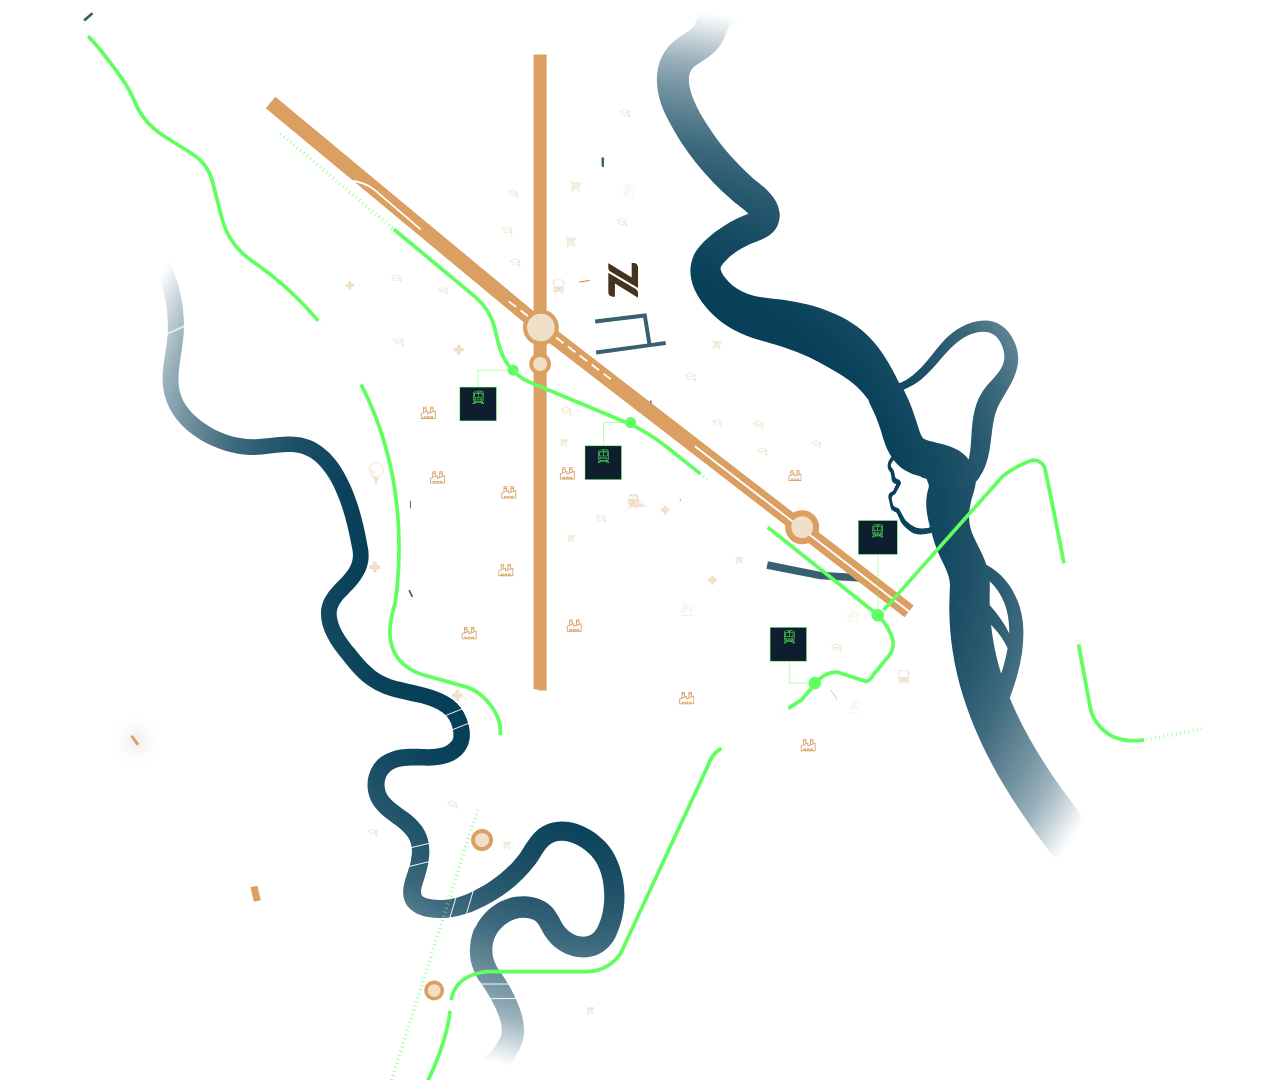
==== animation.html @ baea4dda "feat: enhance project branding with new assets, localized SEO metadata, and interactive SVG mapping" ====
<!DOCTYPE html>
<html lang="en">

<head>
    <meta charset="UTF-8">
    <meta name="viewport" content="width=device-width, initial-scale=1.0">
    <title>Document</title>
</head>

<body>
    <svg xmlns="http://www.w3.org/2000/svg" xmlns:xlink="http://www.w3.org/1999/xlink" version="1.1"
        viewBox="0 0 678.75 575.6">
        <!-- Generator: Adobe Illustrator 30.1.0, SVG Export Plug-In . SVG Version: 2.1.1 Build 136)  -->
        <defs>
            <style>
                .st0 {
                    letter-spacing: 0em;
                }

                .st1,
                .st2,
                .st3,
                .st4,
                .st5,
                .st6,
                .st7,
                .st8,
                .st9,
                .st10,
                .st11,
                .st12,
                .st13,
                .st14,
                .st15,
                .st16,
                .st17,
                .st18,
                .st19,
                .st20,
                .st21,
                .st22,
                .st23,
                .st24,
                .st25,
                .st26,
                .st27,
                .st28,
                .st29,
                .st30,
                .st31,
                .st32,
                .st33,
                .st34,
                .st35,
                .st36,
                .st37,
                .st38,
                .st39,
                .st40,
                .st41,
                .st42,
                .st43,
                .st44,
                .st45,
                .st46,
                .st47,
                .st48,
                .st49,
                .st50,
                .st51,
                .st52,
                .st53,
                .st54,
                .st55,
                .st56 {
                    font-family: SVN-ProductSans, 'SVN-Product Sans';
                }

                .st1,
                .st4,
                .st5,
                .st6,
                .st7,
                .st15,
                .st18,
                .st20,
                .st21,
                .st22,
                .st23,
                .st24,
                .st25,
                .st57,
                .st27,
                .st31,
                .st33,
                .st34,
                .st35,
                .st37,
                .st38,
                .st40,
                .st43,
                .st44,
                .st46,
                .st51,
                .st52 {
                    fill: #f0e0ca;
                }

                .st1,
                .st21,
                .st51 {
                    font-size: 2.35px;
                }

                .st58,
                .st25 {
                    letter-spacing: 0em;
                }

                .st59 {
                    letter-spacing: 0em;
                }

                .st60 {
                    letter-spacing: -.02em;
                }

                .st61 {
                    fill: url(#linear-gradient2);
                }

                .st62 {
                    letter-spacing: -.02em;
                }

                .st63 {
                    letter-spacing: 0em;
                }

                .st2,
                .st64,
                .st14,
                .st19,
                .st65,
                .st26,
                .st41,
                .st54 {
                    fill: #da9f61;
                }

                .st2,
                .st26 {
                    font-size: 3.64px;
                }

                .st2,
                .st66 {
                    letter-spacing: 0em;
                }

                .st3 {
                    font-size: 5.81px;
                }

                .st3,
                .st67,
                .st68,
                .st8,
                .st69,
                .st9,
                .st70,
                .st71,
                .st72,
                .st10,
                .st73,
                .st74,
                .st75,
                .st11,
                .st12,
                .st13,
                .st76,
                .st16,
                .st77,
                .st78,
                .st79,
                .st28,
                .st30,
                .st80,
                .st32,
                .st81,
                .st36,
                .st82,
                .st42,
                .st83,
                .st45,
                .st47,
                .st48,
                .st84,
                .st85,
                .st86,
                .st87,
                .st50,
                .st88,
                .st89,
                .st90,
                .st91,
                .st53,
                .st92,
                .st55,
                .st93,
                .st94,
                .st56,
                .st95 {
                    fill: #fff;
                }

                .st96 {
                    letter-spacing: -.03em;
                }

                .st97 {
                    letter-spacing: -.02em;
                }

                .st98,
                .st51 {
                    letter-spacing: 0em;
                }

                .st99 {
                    letter-spacing: -.03em;
                }

                .st100 {
                    letter-spacing: 0em;
                }

                .st67 {
                    font-size: 5.24px;
                }

                .st67,
                .st69,
                .st71,
                .st72,
                .st73,
                .st64,
                .st77,
                .st78,
                .st79,
                .st80,
                .st81,
                .st101,
                .st82,
                .st84,
                .st85,
                .st86,
                .st88,
                .st91,
                .st92,
                .st93,
                .st94,
                .st95 {
                    font-family: SVN-ProductSansBold, 'SVN-Product Sans';
                    font-weight: 700;
                }

                .st68 {
                    font-size: 6.5px;
                }

                .st68,
                .st70,
                .st75,
                .st76,
                .st83,
                .st87,
                .st89,
                .st90 {
                    font-family: UTMAvoBold, 'UTM Avo';
                }

                .st102 {
                    letter-spacing: 0em;
                }

                .st103 {
                    letter-spacing: 0em;
                }

                .st104 {
                    letter-spacing: -.03em;
                }

                .st4,
                .st105 {
                    letter-spacing: -.02em;
                }

                .st4,
                .st23,
                .st33,
                .st37 {
                    font-size: 2.32px;
                }

                .st106 {
                    fill: #45341c;
                }

                .st5,
                .st25,
                .st35 {
                    font-size: 3px;
                }

                .st107 {
                    letter-spacing: -.03em;
                }

                .st108 {
                    mask: url(#mask-1);
                }

                .st6 {
                    font-size: 2.39px;
                    letter-spacing: 0em;
                }

                .st109 {
                    letter-spacing: 0em;
                }

                .st110 {
                    letter-spacing: -.01em;
                }

                .st7 {
                    font-size: 2.64px;
                }

                .st111 {
                    letter-spacing: 0em;
                }

                .st112 {
                    letter-spacing: 0em;
                }

                .st113 {
                    letter-spacing: 0em;
                }

                .st114 {
                    letter-spacing: 0em;
                }

                .st8 {
                    font-size: 3.21px;
                }

                .st69,
                .st89 {
                    font-size: 6.5px;
                }

                .st9 {
                    font-size: 3.13px;
                }

                .st115 {
                    fill: #003a54;
                }

                .st116 {
                    letter-spacing: 0em;
                }

                .st117 {
                    letter-spacing: -.02em;
                }

                .st70 {
                    font-size: 6.5px;
                }

                .st71 {
                    font-size: 5px;
                }

                .st118 {
                    letter-spacing: 0em;
                }

                .st119 {
                    letter-spacing: 0em;
                }

                .st120,
                .st121 {
                    fill: #0e1e2e;
                }

                .st72 {
                    font-size: 5.24px;
                }

                .st122 {
                    stroke-width: 5px;
                }

                .st122,
                .st123,
                .st124,
                .st125,
                .st126,
                .st127,
                .st128,
                .st129,
                .st130,
                .st131,
                .st132,
                .st133,
                .st134,
                .st135,
                .st136,
                .st137,
                .st138,
                .st139,
                .st140,
                .st141,
                .st142,
                .st143,
                .st144,
                .st145,
                .st146 {
                    fill: none;
                }

                .st122,
                .st123,
                .st124,
                .st125,
                .st126,
                .st127,
                .st128,
                .st131,
                .st121,
                .st132,
                .st136,
                .st137,
                .st138,
                .st139,
                .st141,
                .st142,
                .st143,
                .st144,
                .st145,
                .st146 {
                    stroke-miterlimit: 10;
                }

                .st122,
                .st123,
                .st126,
                .st127,
                .st141 {
                    stroke: #376070;
                }

                .st147 {
                    letter-spacing: 0em;
                }

                .st148 {
                    letter-spacing: -.03em;
                }

                .st10,
                .st42,
                .st84 {
                    font-size: 9px;
                }

                .st73 {
                    font-size: 6.5px;
                }

                .st149 {
                    letter-spacing: 0em;
                }

                .st150 {
                    letter-spacing: -.02em;
                }

                .st151 {
                    letter-spacing: 0em;
                }

                .st152,
                .st24 {
                    letter-spacing: 0em;
                }

                .st153 {
                    letter-spacing: 0em;
                }

                .st154 {
                    letter-spacing: -.03em;
                }

                .st155 {
                    letter-spacing: 0em;
                }

                .st156,
                .st21 {
                    letter-spacing: 0em;
                }

                .st157 {
                    mask: url(#mask);
                }

                .st75,
                .st81 {
                    font-size: 6.5px;
                }

                .st64 {
                    font-size: 2.53px;
                }

                .st158 {
                    fill: url(#linear-gradient1);
                }

                .st11 {
                    font-size: 4px;
                }

                .st12 {
                    font-size: 3.99px;
                }

                .st159 {
                    letter-spacing: -.01em;
                }

                .st160 {
                    letter-spacing: -.04em;
                }

                .st161 {
                    letter-spacing: -.02em;
                }

                .st162 {
                    letter-spacing: 0em;
                }

                .st13,
                .st36 {
                    font-size: 5.81px;
                }

                .st13,
                .st163 {
                    letter-spacing: 0em;
                }

                .st164 {
                    letter-spacing: 0em;
                }

                .st76 {
                    font-size: 6.5px;
                }

                .st165 {
                    letter-spacing: -.01em;
                }

                .st123 {
                    stroke-width: 4px;
                }

                .st166 {
                    letter-spacing: 0em;
                }

                .st14 {
                    letter-spacing: 0em;
                }

                .st14,
                .st19 {
                    font-size: 2.56px;
                }

                .st15 {
                    letter-spacing: -.02em;
                }

                .st15,
                .st27 {
                    font-size: 2.57px;
                }

                .st124 {
                    stroke: #db9f61;
                }

                .st124,
                .st125,
                .st130 {
                    stroke-width: .5px;
                }

                .st167 {
                    letter-spacing: 0em;
                }

                .st168 {
                    letter-spacing: 0em;
                }

                .st169 {
                    letter-spacing: -.02em;
                }

                .st125,
                .st130,
                .st135,
                .st143 {
                    stroke: #fff;
                }

                .st170 {
                    letter-spacing: 0em;
                }

                .st171 {
                    letter-spacing: -.01em;
                }

                .st172 {
                    letter-spacing: 0em;
                }

                .st173 {
                    letter-spacing: 0em;
                }

                .st16 {
                    font-size: 3.72px;
                }

                .st174 {
                    letter-spacing: 0em;
                }

                .st17,
                .st175,
                .st39 {
                    fill: #f0e0c9;
                }

                .st17,
                .st176 {
                    letter-spacing: 0em;
                }

                .st17,
                .st39,
                .st44 {
                    font-size: 2.98px;
                }

                .st177 {
                    fill: #79a6bb;
                }

                .st77 {
                    font-size: 5.81px;
                }

                .st178,
                .st35 {
                    letter-spacing: 0em;
                }

                .st179 {
                    letter-spacing: 0em;
                }

                .st18 {
                    font-size: 2.35px;
                }

                .st180 {
                    fill: url(#radial-gradient);
                }

                .st181,
                .st48 {
                    letter-spacing: 0em;
                }

                .st19 {
                    letter-spacing: 0em;
                }

                .st182 {
                    letter-spacing: -.02em;
                }

                .st183 {
                    letter-spacing: 0em;
                }

                .st184,
                .st46 {
                    letter-spacing: 0em;
                }

                .st78 {
                    font-size: 6.5px;
                }

                .st185 {
                    mask: url(#mask-2);
                }

                .st186 {
                    letter-spacing: -.01em;
                }

                .st187 {
                    letter-spacing: 0em;
                }

                .st188 {
                    letter-spacing: 0em;
                }

                .st20 {
                    font-size: 2.73px;
                }

                .st189 {
                    letter-spacing: 0em;
                }

                .st190 {
                    letter-spacing: 0em;
                }

                .st126 {
                    stroke-width: 5.24px;
                }

                .st191 {
                    letter-spacing: 0em;
                }

                .st192 {
                    letter-spacing: 0em;
                }

                .st127,
                .st136,
                .st138 {
                    stroke-width: 6px;
                }

                .st193 {
                    letter-spacing: .01em;
                }

                .st194 {
                    letter-spacing: -.07em;
                }

                .st22,
                .st24,
                .st46 {
                    font-size: 2.28px;
                }

                .st79 {
                    font-size: 5.04px;
                    letter-spacing: -.01em;
                }

                .st23,
                .st195 {
                    letter-spacing: 0em;
                }

                .st128 {
                    stroke: #ff7900;
                    stroke-width: 5.67px;
                }

                .st196 {
                    fill: #dcf3ff;
                }

                .st197 {
                    letter-spacing: 0em;
                }

                .st198 {
                    letter-spacing: -.03em;
                }

                .st199 {
                    letter-spacing: 0em;
                }

                .st200 {
                    letter-spacing: -.01em;
                }

                .st201,
                .st32 {
                    letter-spacing: 0em;
                }

                .st202 {
                    letter-spacing: 0em;
                }

                .st203 {
                    letter-spacing: -.03em;
                }

                .st129 {
                    stroke: url(#linear-gradient4);
                }

                .st129,
                .st130,
                .st133,
                .st134,
                .st135,
                .st140 {
                    stroke-linejoin: round;
                }

                .st129,
                .st133,
                .st134,
                .st135,
                .st140 {
                    stroke-dasharray: 5 3;
                }

                .st204 {
                    letter-spacing: -.03em;
                }

                .st205 {
                    fill: #b3e400;
                }

                .st28,
                .st32 {
                    font-size: 6px;
                }

                .st206 {
                    letter-spacing: 0em;
                }

                .st207 {
                    letter-spacing: 0em;
                }

                .st208 {
                    letter-spacing: 0em;
                }

                .st130 {
                    stroke-linecap: round;
                }

                .st29,
                .st209,
                .st56 {
                    letter-spacing: 0em;
                }

                .st29,
                .st101,
                .st210,
                .st49 {
                    fill: #5fff5f;
                }

                .st29,
                .st49,
                .st56 {
                    font-size: 3.25px;
                }

                .st211 {
                    letter-spacing: 0em;
                }

                .st212 {
                    letter-spacing: -.07em;
                }

                .st213 {
                    letter-spacing: -.02em;
                }

                .st214 {
                    letter-spacing: 0em;
                }

                .st30 {
                    font-size: 5.81px;
                }

                .st215 {
                    letter-spacing: -.02em;
                }

                .st216 {
                    letter-spacing: -.01em;
                }

                .st217 {
                    letter-spacing: -.07em;
                }

                .st218 {
                    letter-spacing: 0em;
                }

                .st219 {
                    letter-spacing: 0em;
                }

                .st220 {
                    letter-spacing: 0em;
                }

                .st131 {
                    stroke-width: 8px;
                }

                .st131,
                .st136,
                .st138,
                .st144 {
                    stroke: #da9f61;
                }

                .st221 {
                    letter-spacing: 0em;
                }

                .st121,
                .st132,
                .st139,
                .st142,
                .st145,
                .st146 {
                    stroke: #5fff5f;
                }

                .st121,
                .st143,
                .st145 {
                    stroke-width: .25px;
                }

                .st222 {
                    letter-spacing: 0em;
                }

                .st31 {
                    font-size: 2.3px;
                }

                .st132 {
                    stroke-dasharray: .3 2;
                }

                .st132,
                .st139,
                .st142,
                .st146 {
                    stroke-width: 2px;
                }

                .st80 {
                    font-size: 5.24px;
                }

                .st133 {
                    stroke: url(#linear-gradient3);
                }

                .st223 {
                    letter-spacing: 0em;
                }

                .st224 {
                    letter-spacing: 0em;
                }

                .st225 {
                    letter-spacing: 0em;
                }

                .st226 {
                    letter-spacing: -.01em;
                }

                .st227 {
                    letter-spacing: -.07em;
                }

                .st228 {
                    filter: url(#luminosity-noclip1);
                }

                .st229 {
                    letter-spacing: 0em;
                }

                .st230 {
                    letter-spacing: -.01em;
                }

                .st34 {
                    font-size: 2.91px;
                }

                .st231 {
                    letter-spacing: -.04em;
                }

                .st134 {
                    stroke: url(#linear-gradient6);
                }

                .st232 {
                    letter-spacing: -.06em;
                }

                .st233 {
                    letter-spacing: 0em;
                }

                .st234 {
                    letter-spacing: 0em;
                }

                .st101 {
                    font-size: 3.13px;
                    letter-spacing: 0em;
                }

                .st235 {
                    filter: url(#luminosity-noclip2);
                }

                .st37,
                .st236 {
                    letter-spacing: 0em;
                }

                .st38 {
                    font-size: 3.15px;
                }

                .st237 {
                    letter-spacing: 0em;
                }

                .st238 {
                    letter-spacing: 0em;
                }

                .st239 {
                    letter-spacing: -.02em;
                }

                .st240 {
                    letter-spacing: -.02em;
                }

                .st241 {
                    letter-spacing: 0em;
                }

                .st242 {
                    letter-spacing: 0em;
                }

                .st243 {
                    letter-spacing: 0em;
                }

                .st244 {
                    letter-spacing: 0em;
                }

                .st245,
                .st55 {
                    letter-spacing: 0em;
                }

                .st246 {
                    letter-spacing: -.06em;
                }

                .st82 {
                    font-size: 5.24px;
                }

                .st40 {
                    font-size: 3.25px;
                }

                .st247 {
                    letter-spacing: 0em;
                }

                .st248 {
                    letter-spacing: 0em;
                }

                .st136 {
                    filter: url(#drop-shadow-1);
                }

                .st249 {
                    letter-spacing: -.07em;
                }

                .st250 {
                    letter-spacing: -.03em;
                }

                .st251 {
                    display: none;
                }

                .st41,
                .st52 {
                    font-size: 3.21px;
                }

                .st252 {
                    letter-spacing: -.01em;
                }

                .st253 {
                    letter-spacing: 0em;
                }

                .st42,
                .st254 {
                    letter-spacing: 0em;
                }

                .st83,
                .st95 {
                    font-size: 6.5px;
                }

                .st43 {
                    font-size: 2.38px;
                    letter-spacing: 0em;
                }

                .st255 {
                    letter-spacing: 0em;
                }

                .st45 {
                    font-size: 5.81px;
                }

                .st256 {
                    letter-spacing: -.03em;
                }

                .st257 {
                    letter-spacing: 0em;
                }

                .st258,
                .st52 {
                    letter-spacing: -.02em;
                }

                .st259 {
                    letter-spacing: -.02em;
                }

                .st47 {
                    font-size: 3.29px;
                }

                .st137 {
                    stroke: #bc5500;
                    stroke-width: .28px;
                }

                .st48,
                .st53,
                .st55 {
                    font-size: 8px;
                }

                .st260 {
                    letter-spacing: -.03em;
                }

                .st261 {
                    letter-spacing: -.04em;
                }

                .st262 {
                    letter-spacing: 0em;
                }

                .st263 {
                    letter-spacing: -.02em;
                }

                .st264 {
                    letter-spacing: -.02em;
                }

                .st265 {
                    letter-spacing: 0em;
                }

                .st266 {
                    letter-spacing: 0em;
                }

                .st85 {
                    font-size: 6.5px;
                }

                .st267 {
                    letter-spacing: 0em;
                }

                .st268 {
                    letter-spacing: 0em;
                }

                .st269 {
                    letter-spacing: 0em;
                }

                .st270 {
                    letter-spacing: 0em;
                }

                .st139 {
                    stroke-dasharray: .3 2;
                }

                .st271 {
                    letter-spacing: 0em;
                }

                .st140 {
                    stroke: url(#linear-gradient5);
                }

                .st272 {
                    letter-spacing: 0em;
                }

                .st273 {
                    letter-spacing: 0em;
                }

                .st274 {
                    letter-spacing: 0em;
                }

                .st275 {
                    letter-spacing: 0em;
                }

                .st86 {
                    font-size: 6.5px;
                }

                .st87,
                .st91 {
                    font-size: 6.5px;
                }

                .st276 {
                    letter-spacing: 0em;
                }

                .st50 {
                    font-size: 6.99px;
                }

                .st88 {
                    font-size: 7.43px;
                }

                .st90 {
                    font-size: 6.5px;
                }

                .st277 {
                    letter-spacing: -.03em;
                }

                .st278 {
                    letter-spacing: 0em;
                }

                .st279 {
                    fill: #8af7ff;
                }

                .st280 {
                    letter-spacing: 0em;
                }

                .st281 {
                    letter-spacing: -.03em;
                }

                .st282 {
                    letter-spacing: 0em;
                }

                .st283 {
                    letter-spacing: -.01em;
                }

                .st284 {
                    fill: url(#linear-gradient);
                }

                .st285 {
                    letter-spacing: 0em;
                }

                .st286 {
                    letter-spacing: 0em;
                }

                .st141 {
                    stroke-width: 2.13px;
                }

                .st142 {
                    stroke-dasharray: .3 2;
                }

                .st54 {
                    font-size: 2.98px;
                }

                .st287 {
                    letter-spacing: -.02em;
                }

                .st92 {
                    font-size: 5.24px;
                }

                .st288 {
                    letter-spacing: 0em;
                }

                .st93 {
                    font-size: 5.24px;
                }

                .st94 {
                    font-size: 5.24px;
                }

                .st289 {
                    letter-spacing: -.02em;
                }

                .st144 {
                    stroke-width: 7px;
                }

                .st290 {
                    letter-spacing: -.02em;
                }

                .st291 {
                    letter-spacing: 0em;
                }

                .st292 {
                    letter-spacing: -.03em;
                }

                .st293 {
                    letter-spacing: -.01em;
                }

                .st294 {
                    mask: url(#mask-3);
                }

                .st295 {
                    letter-spacing: -.02em;
                }

                .st296 {
                    filter: url(#luminosity-noclip);
                }

                .st297 {
                    letter-spacing: 0em;
                }

                .st298 {
                    letter-spacing: -.06em;
                }
            </style>
            <radialGradient id="radial-gradient" cx="331.5" cy="287.17" fx="331.5" fy="287.17" r="288.43"
                gradientUnits="userSpaceOnUse">
                <stop offset="0" stop-color="#fff" />
                <stop offset=".37" stop-color="#fdfdfd" />
                <stop offset=".51" stop-color="#f6f6f6" />
                <stop offset=".6" stop-color="#eaeaea" />
                <stop offset=".68" stop-color="#d9d9d9" />
                <stop offset=".75" stop-color="#c3c3c3" />
                <stop offset=".8" stop-color="#a8a8a8" />
                <stop offset=".86" stop-color="#878787" />
                <stop offset=".91" stop-color="#626262" />
                <stop offset=".95" stop-color="#373737" />
                <stop offset=".99" stop-color="#090909" />
                <stop offset="1" stop-color="#000" />
            </radialGradient>
            <mask id="mask" x="43.07" y="-31.18" width="577.64" height="663.22" maskUnits="userSpaceOnUse">
                <circle class="st180" cx="331.5" cy="287.17" r="288.43" />
            </mask>
            <filter id="luminosity-noclip" x="130.21" y="147.85" width="534.33" height="343.5"
                color-interpolation-filters="sRGB" filterUnits="userSpaceOnUse">
                <feFlood flood-color="#fff" result="bg" />
                <feBlend in="SourceGraphic" in2="bg" />
            </filter>
            <linearGradient id="linear-gradient" x1="644.16" y1="471.39" x2="609.33" y2="427.96"
                gradientTransform="translate(429.61 -296.31) rotate(39.31)" gradientUnits="userSpaceOnUse">
                <stop offset="0" stop-color="#000" />
                <stop offset="1" stop-color="#fff" stop-opacity="0" />
            </linearGradient>
            <mask id="mask-1" x="130.21" y="147.85" width="534.33" height="343.5" maskUnits="userSpaceOnUse">
                <g class="st296">
                    <rect class="st284" x="614.99" y="415.93" width="29.21" height="74.61"
                        transform="translate(-144.67 501.43) rotate(-39.31)" />
                </g>
            </mask>
            <filter id="drop-shadow-1" x="50.35" y="99.21" width="632" height="313" filterUnits="userSpaceOnUse">
                <feOffset dx=".5" dy=".5" />
                <feGaussianBlur result="blur" stdDeviation="5" />
                <feFlood flood-color="#000" flood-opacity="1" />
                <feComposite in2="blur" operator="in" />
                <feComposite in="SourceGraphic" />
            </filter>
            <filter id="luminosity-noclip1" x="295.07" y="17.08" width="30.49" height="160.42"
                color-interpolation-filters="sRGB" filterUnits="userSpaceOnUse">
                <feFlood flood-color="#fff" result="bg" />
                <feBlend in="SourceGraphic" in2="bg" />
            </filter>
            <linearGradient id="linear-gradient1" x1="322.35" y1="25.26" x2="325.31" y2="-9.71"
                gradientTransform="translate(-3.84 76.39) rotate(-7.98) scale(1 1.2) skewX(-2.97)"
                gradientUnits="userSpaceOnUse">
                <stop offset="0" stop-color="#fefefe" stop-opacity="0" />
                <stop offset="1" stop-color="#000" />
            </linearGradient>
            <mask id="mask-2" x="295.07" y="17.08" width="30.49" height="160.42" maskUnits="userSpaceOnUse">
                <g class="st228">
                    <rect class="st158" x="311.89" y="17.08" width="13.68" height="47.15" />
                </g>
            </mask>
            <filter id="luminosity-noclip2" x="125.85" y="366.19" width="319.4" height="174.12"
                color-interpolation-filters="sRGB" filterUnits="userSpaceOnUse">
                <feFlood flood-color="#fff" result="bg" />
                <feBlend in="SourceGraphic" in2="bg" />
            </filter>
            <linearGradient id="linear-gradient2" x1="204.31" y1="528.67" x2="131.09" y2="528.67"
                gradientTransform="matrix(1,0,0,1,0,0)" xlink:href="#linear-gradient1" />
            <mask id="mask-3" x="125.85" y="366.19" width="319.4" height="174.12" maskUnits="userSpaceOnUse">
                <g class="st235">
                    <rect class="st61" x="125.85" y="517.03" width="81.76" height="23.28" />
                </g>
            </mask>
            <path id="path" d="M138.18,133.97s22.22,16.33,34.44,32.89" />
            <path id="path1" d="M214.88,272.75s2.3,27.48-2.14,47.58" />
            <linearGradient id="linear-gradient3" x1="419.41" y1="497.74" x2="419.41" y2="546.86"
                gradientUnits="userSpaceOnUse">
                <stop offset="0" stop-color="#fff" />
                <stop offset=".06" stop-color="#fff" stop-opacity=".86" />
                <stop offset=".16" stop-color="#fff" stop-opacity=".66" />
                <stop offset=".26" stop-color="#fff" stop-opacity=".48" />
                <stop offset=".37" stop-color="#fff" stop-opacity=".34" />
                <stop offset=".48" stop-color="#fff" stop-opacity=".21" />
                <stop offset=".59" stop-color="#fff" stop-opacity=".12" />
                <stop offset=".71" stop-color="#fff" stop-opacity=".05" />
                <stop offset=".84" stop-color="#fff" stop-opacity=".01" />
                <stop offset="1" stop-color="#fff" stop-opacity="0" />
            </linearGradient>
            <linearGradient id="linear-gradient4" x1="165.25" y1="385.38" x2="67.18" y2="385.38"
                gradientUnits="userSpaceOnUse">
                <stop offset="0" stop-color="#fff" />
                <stop offset=".23" stop-color="#fff" stop-opacity=".99" />
                <stop offset=".37" stop-color="#fff" stop-opacity=".96" />
                <stop offset=".48" stop-color="#fff" stop-opacity=".9" />
                <stop offset=".58" stop-color="#fff" stop-opacity=".82" />
                <stop offset=".67" stop-color="#fff" stop-opacity=".72" />
                <stop offset=".75" stop-color="#fff" stop-opacity=".59" />
                <stop offset=".83" stop-color="#fff" stop-opacity=".44" />
                <stop offset=".91" stop-color="#fff" stop-opacity=".27" />
                <stop offset=".97" stop-color="#fff" stop-opacity=".08" />
                <stop offset="1" stop-color="#fff" stop-opacity="0" />
            </linearGradient>
            <linearGradient id="linear-gradient5" x1="7.14" y1="157.57" x2="134.07" y2="157.57"
                gradientUnits="userSpaceOnUse">
                <stop offset="0" stop-color="#fff" stop-opacity="0" />
                <stop offset="1" stop-color="#fff" />
            </linearGradient>
            <linearGradient id="linear-gradient6" x1="505.63" y1="422.52" x2="513.6" y2="479.23"
                xlink:href="#linear-gradient3" />
        </defs>
        <g id="Layer_2" class="st251">
            <rect class="st120" width="678.75" height="575.6" />
        </g>
        <g id="Layer_1">
            <image width="900" height="537" transform="translate(-7771 -7893.72)"
                xlink:href="[data-uri]" />
            <polyline class="st141" points="315.83 184.98 345.83 180.89 353.16 179.89" />
            <g class="st157">
                <g>
                    <path class="st115"
                        d="M289.55,438.28c-7.04,2.46-11.08,10.3-14.63,15.71-6.86,9.3-16.8,16.72-27.37,21.33-6.44,2.74-13.39,4.49-20.28,3.29-5.42-1.01-6.32-2.13-4.94-7.33,4.16-12.22,7.44-25.33-3.28-35.54-4.26-4.28-10.55-7.25-14.23-11.65-2.99-3.33-3.52-8.57-1.16-12.3,2.84-4.25,7.86-4.83,12.91-5.02,1.57-.02,3.16.01,4.76.05,5.07.12,10.28.24,15.44-1.6,8.92-3.18,12.98-10.86,10.62-20.11-4.31-20.16-26.18-19.72-41.83-24.71-8.61-2.79-13.78-9.18-19.58-16.4-1.75-2.07-3.56-4.37-5.12-6.8-.05-.08-.1-.15-.15-.23-1.56-2.45-2.86-5.03-3.57-7.65-1.66-5.46.06-9.01,4.02-13.12,8.17-8.14,14.75-15.4,11.77-28.16-2.6-14.4-6.42-29-14.38-41.53-.6-.96-1.25-1.91-1.93-2.83-4.67-6.3-11.27-11.45-19.12-12.99-6.84-1.4-13.57-.16-20.11.55-11.67,1.62-23.33-1.96-32.77-8.76-19.52-14.69-11.81-27.43-10.28-47.81.36-6.67-.13-13.38-1.48-19.93-1.18-6.27-3.78-12.55-5.67-18.45-1.74-5.55-2.21-10.33.27-15.59,1.48-3.35,2.3-7.43,2.05-10.96-.25-5.43-1.31-10.77-3.92-15.66-1.44-2.74-4.26-5.92-7.73-6.84-1.43-.32-2.9-.46-4.36-.46-4.53,0-9.1,1.44-12.9,3.85-.42.26-.81.55-1.21.83l-1.09.85c-1.92,1.55-4.06,2.51-6.11,2.68l.83,9.12c4.27-.4,8.05-2.33,11-4.75,2.79-2.38,6.49-3.67,10.16-3.59.3-.01.6.03.91.04.17.01.19.02.3.04.17.06.38.14.64.34.54.38,1.22,1.2,1.78,2.22.58,1.03,1.08,2.24,1.49,3.52.81,2.56,1.3,5.41,1.42,8.13.05,1.35,0,2.73-.18,3.74l-.08.35c-.27,1.19-.71,2.16-1.14,3.37-4.93,10.42-.84,20.71,2.7,30.39,2.94,8.43,4.22,17.38,3.75,26.29-.47,9.61-3.58,18.97-2.57,28.85,2.27,21.53,24.92,35.05,44.84,36.82l.11.08c4.21.35,8.49-.17,12.72-.69,7.87-.97,15.55-1.94,22.2,2.7,2.9,2.05,5.42,4.72,7.63,7.82,7.9,11.11,11.72,27.57,13.94,39.65,3.13,12.03-6.91,16.47-13.07,25.08-5.33,7.27-3.96,15.64-.22,23.13h.02c2.14,4.31,5.06,8.33,7.95,11.68,9.73,12.62,16.86,18.68,33.03,21.84,8.66,2.15,17.55,2.96,23.37,9.27,1.94,2.23,3.06,5.37,3.39,8.46.16,1.53.21,2.99-.5,4.31-3.51,5.15-10.44,4.91-16.81,4.68-1.88-.07-3.7-.14-5.38-.07-7.28-.09-16.32,2.26-20.44,9.13-4.57,7.08-3.64,16.66,1.7,22.96,7.36,9.24,21.41,11.57,18.98,25.83-.73,7.63-5.87,14.48-4.07,22.5,1.43,6.03,7.48,9.09,12.96,9.89,8.76,1.69,18.14-.46,25.83-3.74,12.49-5.39,23.57-13.63,31.79-24.53,3.58-4.73,5.01-9.7,10.14-11.99,6.99-2.48,15,2.37,19.84,7.27,5.5,6.07,7.07,14.45,7.04,22.62-.12,5.61-1.28,11.27-3.64,15.92-1.74,3.8-5.34,5.8-9.61,4.84-3.77-.73-6.96-3.3-9.05-6.49-1.4-2.34-2.18-4.29-3.97-6.88-3.54-5.52-10.73-8.17-17.02-8.13-11.69-.1-21.31,7.09-25.93,16.69l-.26-.12c-1.42,3.15-2.16,6.22-2.45,9.09-.63,4.74-.1,9.67,1.89,14.36h.07c.9,2.39,1.77,3.86,1.88,4.04l.39.57c5.3,6.8,15.23,23.23,12.11,30.64l-.07.17c-3.29,8.53-10.44,12.45-17.36,16.23-9.82,5.37-23.26,12.73-12.13,34.56l.39.66c.81,1.19,19.63,28.14,51.62,28.14,1.11,0,2.24-.03,3.38-.1l-.71-11.98c-25.6,1.5-42.23-19.9-44.2-22.56-2.65-5.32-3.36-9.14-2.09-11.35,1.37-2.4,5.31-4.55,9.49-6.84,7.97-4.36,17.88-9.79,22.76-22.37,6.04-14.61-8.98-36.2-12.98-41.57-.73-1.43-1.4-2.86-1.9-4.31-.83-2.99-1.29-7.38.68-12.06,3.26-6.93,10.94-11.91,18.69-9.99,4.71.83,5.75,5.54,8.18,9.22,2.11,3.13,4.78,5.93,7.98,7.99,6.21,3.9,14.47,5.2,21.23,1.73,3.9-1.93,6.98-5.42,8.79-9.24,6.79-14.4,6.32-32.63-1.99-46.26-7.14-10.55-22.07-18.95-34.81-14.07Z" />
                    <path class="st115"
                        d="M605.3,468.59c-1.54-2.15-3.08-4.23-4.72-6.12-2.97-3.29-6.49-7.28-9.34-10.77-20.44-24.87-41.18-51.33-53.31-81.23,1.67-4.37,3.15-8.83,4.36-13.4,1.94-7.29,3.14-15.02,2.94-22.57-.1-14.41-7.06-28.83-19.9-35.56-.29-.91-.6-1.79-.93-2.62-4.61-11.52-10.33-16.14-7.65-29.5.57-3.92,2.46-7.65,2.9-11.65.03-.24.04-.49.06-.73.65-.71,1.27-1.46,1.8-2.25,6.68-9.34,5.82-21.3,8.05-31.89.67-3.03,1.72-5.7,3.01-8.18,5.9-10.27,13.36-19.5,8.08-32.41-8-19.25-28.9-12.36-39.34.3-7.16,8.36-12.73,17.29-22.5,21.54-.28-.38-.56-.76-.77-1.17-4.15-8.35-8.56-16.38-15.2-23.3-12.02-12.39-29.3-17.8-45.79-20.23-12.71-1.57-24.39-1.53-32.57-12.81-.93-1.32-1.48-2.55-1.68-3.36-.24-.88-.2-1.36.23-2.15,1.59-2.3,3.69-4.34,6.01-6.15.38-.29.77-.58,1.16-.86.21-.15.41-.3.62-.44,1.98-1.37,4.06-2.57,6.09-3.6,3.81-1.92,6.95-2.43,10.94-4.73.13-.08.24-.17.36-.25.31-.19.6-.39.88-.6.04-.03.08-.06.12-.09,3.88-2.92,5.55-7.43,5.15-11.94h-.14c-.26-2.75-1.26-5.5-3.01-7.89-3.46-4.86-6.86-6.98-10.89-10.35-3.9-3.44-7.61-7.13-11.1-10.95-7.72-8.29-31.67-39.33-20.86-49.08,2.54-2.17,4.99-3.25,8.46-5.86,1.3-1,2.68-2.2,3.99-3.68,2.31-2.41,4.02-6.32,5-9.08.68-1.64.69-2.02,1.6-2.96.92-.96,3.57-2.51,4.85-3.44,4.61-2.99,9.51-6.24,14.54-8.16,6.71-2.66,12.29-2.32,20.35-3.91,15.4-2.85,23.76-11.91,25.53-25.68h-14.62c-.68,2.59-1.84,4.96-3.84,6.65-6.51,4.96-15.55,3.68-24.55,5.34-10.96,1.7-20.69,7.6-29.85,13.4-2.85,1.78-6.25,4.61-8.01,7.79-1.06,1.77-1.7,3.37-2.2,4.6-.5,1.26-.87,2.2-1.16,2.78-.31.59-.39.71-.75,1.12-2.01,2.04-4.08,2.98-7.26,5.21-15.81,10.45-14.02,29.56-6.02,44.16,8.32,16.41,20.11,30.83,33.88,42.87l.74.64.86.73c.56.46,1.1.89,1.63,1.29l2.87,2.2c1.37,1.08,2.49,2.05,3.22,2.88-2.16.91-5.12,1.98-7.41,3.24-3.5,1.78-6.83,3.86-9.96,6.21-1.39,1.04-2.75,2.13-4.06,3.28-3.01,2.64-6.05,5.61-7.93,9.44h.09c-6.33,13.79,4.28,27.61,14.57,35.77,6.42,4.92,14.41,8.11,21.98,10.25,6.29,1.89,13.76,3.91,19.65,6.45,7.84,3,14.83,7.07,21.82,11.32,5.15,3.12,10.51,7.27,14.35,12.25.34.43.68.86,1,1.31.62.9.72,2.09,1.31,3.01,2.29,4.37,4.16,8.95,5.62,13.7,1.42,4.71,2.74,9.63,5.74,14.27-.46.68-.98,1.45-.99,1.47-1.89,3.06-.84,5.52.08,6.49.11.11.22.22.35.31.28.63.57,2.3.62,3.66.05,1.21.86,2.26,2.02,2.61l.49.15-1.72,3.67-1.04.57c-1.11.61-1.68,1.87-1.41,3.1l1.15,5.23c.18.82.72,1.52,1.47,1.91l1.75.9,1.53,3.26c1.29,3.31,3.99,5.38,5.06,6.11,1.43,1.51,3.64,2.27,6.59,2.27,2.52,0,4.83-.57,4.92-.59.26-.07.51-.18.74-.31.39,1.38.79,2.79,1.19,4.24,1.19,4.19,3.17,8.37,4.87,11.92,1.92,4.06,3.59,7.59,3.76,11.66-.1,4.19-.39,8.41-.36,12.61.05,15.9,2.61,31.8,7.32,46.98,12.03,38.69,35.79,70.81,60.5,101.88,2.41,3,5.04,6.06,7.5,8.85,4.49,4.73,9.94,9.76,13.07,14.96,1.66,2.75,3.02,4.94,3.01,7.92-.26,4.63-3.11,9.94-6.55,14.24h28.04c1.61-4.78,2.48-9.7,2.38-14.58-.12-12.84-8.53-24.27-15.41-33.87ZM493.52,279.3c-2.54.3-6.3.39-7.89-1.35,0,0-3.59-1.8-4.95-4.99l-1.89-3.54c-.22-.42-.59-.75-1.02-.94l-1.37-.59c-.61-.26-1.06-.8-1.21-1.44l-.61-2.54c-.23-.96.24-1.96,1.13-2.39l.05-.02c.39-.19.71-.49.92-.87l2.55-4.56c.68-1.22.01-2.74-1.34-3.07h-.05c-.86-.22-1.49-.95-1.6-1.83-.16-1.35-.53-3.28-1.4-4.06-.64-.58-.95-1.46-.64-2.27.12-.32.31-.67.6-1.06l.8-1c.23.3.46.6.7.89,1.43,1.67,3.14,3.24,5.06,4.42,2.7,1.65,5.79,2.73,8.71,3.54.02.22.86.62,3.25,1.3-.16-.04.67,1.89,1.09,3.01.02.5.02,1.02,0,1.55-2.33,7.28-1.28,13.69.61,20.88-.33.51-.86.88-1.52.96ZM493.22,231.96c-.79-.28-1.21-.49-1.47-.66,0-.01-.01-.01-.01-.01h0s-.01,0-.05-.04c-.86-.91-1.4-1.74-2.16-3.87-2.19-6.82-4.68-15.17-8.25-21.73l-.37-.71c3.52-1.4,6.82-3.33,9.77-5.74,8.14-6.57,13.21-16.36,22.06-21.85,8.06-5.02,18-5.55,21.35,4.84,4,11.38-5.58,15.74-11.08,24.33-3.33,5.32-4.51,11.23-5.2,17.15-.69,5.99-.43,12.8-1.94,18.73-1.99-2.56-4.6-4.64-7.49-5.89-5.42-2.57-10.64-3.01-15.18-4.55ZM530.93,348.87c-1.43-5.81-2.43-11.72-3.04-17.67,2.82,2.91,5.35,6.11,7.36,9.6.56.98,1.06,2,1.5,3.04-.76,4.64-1.95,9.19-3.45,13.64-.87-2.84-1.67-5.71-2.37-8.62ZM537.6,335.69c-2.62-5.46-6.46-10.57-10.41-14.93-.09-3.19-.07-6.39.05-9.58.03-1.11-.01-2.25-.11-3.4,7.65,6.88,10.84,17.34,10.47,27.92Z" />
                </g>
            </g>
            <path class="st128"
                d="M309.46,146.5c1.54,11.17,9.11,64.27,9.11,64.27l.79,4.66c.82,4.85,3.53,9.17,7.53,12.02l24.81,17.64c4.57,3.25,8.07,7.78,10.07,13.01l2.23,5.86" />
            <path class="st137"
                d="M361.35,264.99l-2.23-5.86c-1.8-4.73-4.94-8.78-9.06-11.71l-24.81-17.64c-4.65-3.31-7.74-8.23-8.69-13.86l-.79-4.66c-.09-.6-7.59-53.3-9.12-64.35l5.62-.78c1.52,11.04,9.03,63.73,9.1,64.26l.77,4.59c.7,4.14,2.96,7.75,6.38,10.18l24.81,17.64c5.04,3.58,8.87,8.53,11.07,14.31l2.23,5.86-5.3,2.02Z" />
            <path class="st123"
                d="M215.86,314.61l109.04-54.1s17.89-9.65,35.76,1.77c11.23,5.51,54.18,29.64,54.18,29.64" />
            <polyline class="st123" points="407.67 299.09 436.31 304.76 460.78 306.25" />
            <path class="st122"
                d="M344.78,213.33c8.6.04,45.84,1.83,58.29,2.43,2.68.13,5.3.87,7.65,2.16l2.64,1.45c4.64,2.55,8.41,5.91,16.19,5.94l33.89,2.29" />
            <g class="st108">
                <path class="st131"
                    d="M131.13,476.06l110.08-26.11c22.65-4.67,55.33-23.08,70.95-40.25l147.99-169.74c3.02-3.46,4.89-7.76,5.38-12.32l.32-3.01-2.42-52.16c0-14.6,4.84-13.41,14.69-14.81l56.06-5.72c8.64-.96,14.52,6.73,16.01,14.55l13.55,71.33,31.04,150.32s8.28,45.54,57.91,86.61" />
            </g>
            <path class="st122" d="M318.74,82.81s16.63-.53,24.85,9.5c8.72,9.13,8.19,21.96,8.19,21.96l2.09,99" />
            <path class="st123"
                d="M215.86,266.64l29.87-.43c3.24-.06,6.22-1.8,7.85-4.6l4.34-7.43c1.66-2.85,4.71-4.6,8.01-4.6h19.82" />
            <text class="st56" transform="translate(359.03 215.38) rotate(1.79)">
                <tspan x="0" y="0">BÙI THỊ XUÂN</tspan>
            </text>
            <path class="st127"
                d="M42.64,4.22s26.77,29.89,31.5,42.22c2.56,6.69,7.36,12.29,13.42,16.1l14.9,9.37c7.07,4.45,12.17,11.43,14.25,19.52l4.97,19.36c1.98,7.69,6.68,14.39,13.24,18.86,25.65,17.47,91.18,73.3,81.14,182.56l-.89,6.73c-.2,1.53-.51,3.04-.93,4.52-1.73,6.23-6.84,21.07,9.72,27.27l23.76,6.62c12.24,3.56,28.29,19.99,23.4,37.27l-58.39,183.31" />
            <path class="st126"
                d="M342.82,216.27l-10.96-1.55c-5.12-.93-10.02-2.82-14.45-5.56-17.4-10.75-66.69-39.28-108-44.64,0,0-8.93-2.91-35.93.88" />
            <path class="st136"
                d="M67.47,393.7l19.81-14.12c3.68-1.8,7.75-2.62,11.84-2.38l117.59,11.98c3.42.2,6.85-.35,10.04-1.6l103.26-40.26c5.15-2.01,10.84-2.17,16.1-.45l76.34,25.03c9.14,3,19.18.2,25.46-7.07l90.27-103.91c2.53-2.93,5.74-5.21,9.35-6.62l42.81-16.76c3.44-1.35,6.52-3.48,8.99-6.22l33.2-36.77c3.95-4.38,6.14-10.07,6.14-15.96v-30.53c0-6.27,2.48-12.3,6.89-16.76l18.44-14.72" />
            <g class="st185">
                <path class="st122"
                    d="M297.37,176.51l8.43-19.7,7.23-20.38c1.92-5.4,3.22-11.01,3.88-16.71l1.81-37.97V17.08" />
            </g>
            <polyline class="st131" points="483.89 324.01 288.16 172.93 141 50.73" />
            <text class="st79" transform="translate(325.21 202.87) rotate(37.93)">
                <tspan x="0" y="0">MỸ PHƯỚC - TÂN VẠN</tspan>
            </text>
            <line class="st144" x1="285.74" y1="366.48" x2="285.74" y2="25.03" />
            <path class="st65"
                d="M295.82,171.57c0,5.34-4.33,9.66-9.66,9.66s-9.66-4.33-9.66-9.66,4.33-9.66,9.66-9.66,9.66,4.33,9.66,9.66" />
            <path class="st65"
                d="M435.63,278.81c0,5.05-4.1,9.15-9.15,9.15s-9.15-4.1-9.15-9.15,4.1-9.15,9.15-9.15,9.15,4.1,9.15,9.15" />
            <path class="st65"
                d="M291.59,191.15c0,3.23-2.62,5.84-5.84,5.84s-5.84-2.62-5.84-5.84,2.62-5.84,5.84-5.84,5.84,2.62,5.84,5.84" />
            <path class="st175"
                d="M289.48,191.15c0,2.06-1.67,3.73-3.73,3.73s-3.73-1.67-3.73-3.73,1.67-3.73,3.73-3.73,3.73,1.67,3.73,3.73" />
            <text class="st28" transform="translate(288.13 249.09) rotate(-90.21)">
                <tspan x="0" y="0">ĐT743</tspan>
            </text>
            <text class="st79" transform="translate(287.65 344.49) rotate(-90.21)">
                <tspan x="0" y="0">( CAO TỐC HCM - CHƠN THÀNH)</tspan>
            </text>
            <text class="st50" transform="translate(288.13 125.51) rotate(-90)">
                <tspan class="st277" x="0" y="0">Đ</tspan>
                <tspan x="4.62" y="0">T</tspan>
                <tspan class="st249" x="8.4" y="0">7</tspan>
                <tspan x="11.56" y="0">43</tspan>
            </text>
            <text class="st11" transform="translate(249.61 299.73) rotate(-26.53)">
                <tspan x="0" y="0">ĐT 743B</tspan>
            </text>
            <text class="st71" transform="translate(155.86 472.3) rotate(-13.44)">
                <tspan x="0" y="0">PHẠM</tspan>
                <tspan class="st261" x="14.4" y="0"> </tspan>
                <tspan class="st212" x="15.3" y="0">V</tspan>
                <tspan class="st118" x="18.35" y="0">ĂN ĐỒ</tspan>
                <tspan class="st229" x="34.35" y="0">N</tspan>
                <tspan class="st222" x="37.92" y="0">G</tspan>
            </text>
            <text class="st77" transform="translate(322.05 401.65) rotate(-49)">
                <tspan x="0" y="0">PHẠM</tspan>
                <tspan class="st231" x="16.72" y="0"> </tspan>
                <tspan class="st227" x="17.77" y="0">V</tspan>
                <tspan x="21.32" y="0">ĂN ĐỒ</tspan>
                <tspan class="st149" x="39.9" y="0">N</tspan>
                <tspan x="44.05" y="0">G</tspan>
            </text>
            <text class="st77" transform="translate(382.88 331.89) rotate(-49)">
                <tspan x="0" y="0">QL 1K</tspan>
            </text>
            <text class="st77" transform="translate(451.94 253.13) rotate(-49)">
                <tspan x="0" y="0">QL 1K</tspan>
            </text>
            <text class="st77" transform="translate(495.96 312.65) rotate(-49)">
                <tspan x="0" y="0">QL 1A</tspan>
            </text>
            <text class="st77" transform="translate(614.09 218.88) rotate(-49)">
                <tspan x="0" y="0">QL 1A</tspan>
            </text>
            <text class="st77" transform="translate(570.7 279.6) rotate(79.16)">
                <tspan x="0" y="0">QL 51</tspan>
            </text>
            <text class="st11" transform="translate(300.63 274.34) rotate(-26.75)">
                <tspan x="0" y="0">ĐT 743A</tspan>
            </text>
            <text class="st12" transform="translate(205.11 165.41) rotate(9.89)">
                <tspan x="0" y="0">22</tspan>
                <tspan class="st160" x="4.15" y="0"> </tspan>
                <tspan x="4.88" y="0">THÁ</tspan>
                <tspan class="st165" x="12.44" y="0">N</tspan>
                <tspan x="15.18" y="0">G </tspan>
                <tspan class="st193" x="19.26" y="0">1</tspan>
                <tspan class="st268" x="20.83" y="0">2</tspan>
            </text>
            <text class="st45" transform="translate(400.52 366.36) rotate(17.98)">
                <tspan x="0" y="0">QL 1A</tspan>
            </text>
            <text class="st8" transform="translate(347.54 348.93) rotate(17.98)">
                <tspan class="st116" x="0" y="0">C</tspan>
                <tspan class="st113" x="2.36" y="0">Ầ</tspan>
                <tspan class="st207" x="4.49" y="0">U</tspan>
                <tspan class="st203" x="6.56" y="0"> </tspan>
                <tspan class="st162" x="7.16" y="0">VƯ</tspan>
                <tspan class="st239" x="11.29" y="0">Ợ</tspan>
                <tspan class="st116" x="13.81" y="0">T LINH</tspan>
                <tspan class="st186" x="23.14" y="0"> </tspan>
                <tspan class="st116" x="23.81" y="0">XUÂ</tspan>
                <tspan class="st267" x="30.09" y="0">N</tspan>
            </text>
            <text class="st30" transform="translate(307.27 359.05) rotate(-22.7)">
                <tspan x="0" y="0">QL 1A</tspan>
            </text>
            <text class="st3" transform="translate(167.1 385.59) rotate(8.47)">
                <tspan x="0" y="0">QL 1A</tspan>
            </text>
            <polygon class="st65" points="671.84 108.88 660.26 110.32 670.4 120.46 671.84 108.88" />
            <polygon class="st65" points="58.56 399.63 70.23 400.11 61.88 388.44 58.56 399.63" />
            <polygon class="st65" points="126.79 40.88 130.85 58.42 144.79 41.24 126.79 40.88" />
            <polygon class="st65" points="285.74 8.79 274.68 23 296.81 23 285.74 8.79" />
            <polygon class="st65" points="116.73 478.24 130.68 484.84 126.55 466.34 116.73 478.24" />
            <g class="st294">
                <path class="st138"
                    d="M443.61,368.71l-52.51,34.03c-3.73,2.46-6.71,5.88-8.63,9.91l-39.66,88.7-5.45,11.31c-4.13,9.24-13.31,15.19-23.43,15.19h-181.17" />
            </g>
            <text class="st78" transform="translate(491.08 200.89) rotate(53.2)">
                <tspan x="0" y="0"> </tspan>
            </text>
            <text class="st91" transform="translate(501.88 218.88) rotate(65.16)">
                <tspan x="0" y="0"> </tspan>
            </text>
            <g>
                <text class="st81" transform="translate(402.05 169.07) rotate(1.79)">
                    <tspan x="0" y="0">S</tspan>
                </text>
                <text class="st95" transform="translate(405.64 169.19) rotate(6.78)">
                    <tspan x="0" y="0">Ô</tspan>
                </text>
                <text class="st85" transform="translate(410.9 169.76) rotate(11.34)">
                    <tspan x="0" y="0">N</tspan>
                </text>
                <text class="st69" transform="translate(415.37 170.77) rotate(15.21)">
                    <tspan x="0" y="0">G</tspan>
                </text>
                <text class="st86" transform="translate(421.78 172.45) rotate(19.59)">
                    <tspan x="0" y="0">Đ</tspan>
                </text>
                <text class="st69" transform="translate(426.14 174.03) rotate(22.66)">
                    <tspan x="0" y="0">Ồ</tspan>
                </text>
                <text class="st73" transform="translate(430.94 176.09) rotate(25.45)">
                    <tspan x="0" y="0">N</tspan>
                </text>
                <text class="st69" transform="translate(435.1 177.96) rotate(27.95)">
                    <tspan x="0" y="0">G</tspan>
                </text>
                <text class="st85" transform="translate(440.98 181.16) rotate(30.91)">
                    <tspan x="0" y="0">N</tspan>
                </text>
                <text class="st81" transform="translate(444.98 183.55) rotate(32.9)">
                    <tspan x="0" y="0">A</tspan>
                </text>
                <text class="st86" transform="translate(448.81 185.99) rotate(34.18)">
                    <tspan x="0" y="0">I</tspan>
                </text>
            </g>
            <g>
                <text class="st68" transform="translate(514.6 323.44) rotate(89.52)">
                    <tspan x="0" y="0">S</tspan>
                </text>
                <text class="st83" transform="translate(514.65 327.17) rotate(87.37)">
                    <tspan x="0" y="0">Ô</tspan>
                </text>
                <text class="st76" transform="translate(514.95 332.6) rotate(85.3)">
                    <tspan x="0" y="0">N</tspan>
                </text>
                <text class="st90" transform="translate(515.39 337.53) rotate(83.33)">
                    <tspan x="0" y="0">G</tspan>
                </text>
                <text class="st75" transform="translate(515.94 343.01) rotate(81.96)">
                    <tspan x="0" y="0"> </tspan>
                </text>
                <text class="st70" transform="translate(516.31 345.01) rotate(80.7)">
                    <tspan x="0" y="0">Đ</tspan>
                </text>
                <text class="st70" transform="translate(517.06 349.87) rotate(78.8)">
                    <tspan x="0" y="0">Ồ</tspan>
                </text>
                <text class="st68" transform="translate(518.12 355.3) rotate(76.91)">
                    <tspan x="0" y="0">N</tspan>
                </text>
                <text class="st68" transform="translate(519.22 360.04) rotate(74.99)">
                    <tspan x="0" y="0">G</tspan>
                </text>
                <text class="st68" transform="translate(520.71 365.38) rotate(73.58)">
                    <tspan x="0" y="0"> </tspan>
                </text>
                <text class="st87" transform="translate(521.18 367.29) rotate(72.27)">
                    <tspan x="0" y="0">N</tspan>
                </text>
                <text class="st87" transform="translate(522.67 371.98) rotate(70.39)">
                    <tspan x="0" y="0">A</tspan>
                </text>
                <text class="st89" transform="translate(524.42 376.55) rotate(69.02)">
                    <tspan x="0" y="0">I</tspan>
                </text>
            </g>
            <text class="st71" transform="translate(357.77 472.09) rotate(-65.53)">
                <tspan x="0" y="0">VÕ NGUYÊN GIÁP</tspan>
            </text>
            <text class="st47" transform="translate(310.03 157.32) rotate(82.02)">
                <tspan x="0" y="0">TRẦN</tspan>
                <tspan class="st263" x="8.17" y="0"> </tspan>
                <tspan class="st276" x="8.84" y="0">QUA</tspan>
                <tspan class="st183" x="15.82" y="0">N</tspan>
                <tspan x="18.08" y="0">G DIỆU</tspan>
            </text>
            <text class="st47" transform="translate(317.51 125.03) rotate(-82.42)">
                <tspan x="0" y="0">LIÊN HUYỆN</tspan>
            </text>
            <text class="st36" transform="translate(70.53 472.02)">
                <tspan class="st280" x="0" y="0">S</tspan>
                <tspan class="st163" x="3.19" y="0">Â</tspan>
                <tspan class="st100" x="7.1" y="0">N</tspan>
                <tspan class="st163" x="11.17" y="0"> </tspan>
                <tspan class="st190" x="12.48" y="0">B</tspan>
                <tspan class="st194" x="15.92" y="0">A</tspan>
                <tspan class="st234" x="19.4" y="0">Y</tspan>
                <tspan class="st200" x="22.88" y="0"> </tspan>
                <tspan class="st60" x="24.08" y="0">Q</tspan>
                <tspan x="28.65" y="0">T</tspan>
            </text>
            <text class="st36" transform="translate(66.39 479.02)">
                <tspan class="st246" x="0" y="0">T</tspan>
                <tspan class="st163" x="2.79" y="0">ÂN</tspan>
                <tspan class="st60" x="10.78" y="0"> </tspan>
                <tspan class="st100" x="11.93" y="0">S</tspan>
                <tspan class="st163" x="15.17" y="0">ƠN NH</tspan>
                <tspan class="st298" x="33.39" y="0">Ấ</tspan>
                <tspan x="36.93" y="0">T</tspan>
            </text>
            <text class="st36" transform="translate(59.52 409.17)">
                <tspan class="st163" x="0" y="0">H</tspan>
                <tspan class="st100" x="4.02" y="0">Ư</tspan>
                <tspan class="st163" x="7.78" y="0">Ớ</tspan>
                <tspan class="st243" x="12.51" y="0">N</tspan>
                <tspan class="st163" x="16.53" y="0">G </tspan>
                <tspan class="st100" x="22.53" y="0">Đ</tspan>
                <tspan x="26.57" y="0">I</tspan>
            </text>
            <text class="st13" transform="translate(56.88 416.17)">
                <tspan x="0" y="0">BX MIỀN TÂY</tspan>
            </text>
            <text class="st36" transform="translate(619.47 115.22)">
                <tspan class="st233" x="0" y="0">HƯỚ</tspan>
                <tspan class="st253" x="12.52" y="0">N</tspan>
                <tspan class="st100" x="16.54" y="0">G</tspan>
                <tspan class="st233" x="21.22" y="0"> </tspan>
                <tspan class="st192" x="22.54" y="0">Đ</tspan>
                <tspan class="st273" x="26.58" y="0">I</tspan>
            </text>
            <text class="st36" transform="translate(619.36 122.21)">
                <tspan class="st192" x="0" y="0">Đ</tspan>
                <tspan class="st275" x="4.04" y="0">Ồ</tspan>
                <tspan class="st253" x="8.78" y="0">N</tspan>
                <tspan class="st100" x="12.8" y="0">G NA</tspan>
                <tspan class="st273" x="26.77" y="0">I</tspan>
            </text>
            <text class="st53" transform="translate(326.56 296.54)">
                <tspan class="st181" x="0" y="0">P. D</tspan>
                <tspan class="st208" x="13.82" y="0">Ĩ</tspan>
                <tspan class="st213" x="15.75" y="0"> </tspan>
                <tspan class="st245" x="17.33" y="0">A</tspan>
                <tspan class="st241" x="22.72" y="0">N</tspan>
            </text>
            <text class="st48" transform="translate(227.4 324.01)">
                <tspan x="0" y="0">P. BÌNH HÒA</tspan>
            </text>
            <text class="st32" transform="translate(404.11 320.47)">
                <tspan x="0" y="0">P. LINH XUÂN</tspan>
            </text>
            <text class="st32" transform="translate(387.24 207.93)">
                <tspan x="0" y="0">P. TÂN ĐÔNG HIỆP</tspan>
            </text>
            <text class="st84" transform="translate(479.11 126.01)">
                <tspan class="st225" x="0" y="0">B</tspan>
                <tspan class="st254" x="5.71" y="0">IÊN </tspan>
                <tspan class="st109" x="22.12" y="0">H</tspan>
                <tspan class="st226" x="28.52" y="0">Ò</tspan>
                <tspan class="st172" x="35.8" y="0">A</tspan>
            </text>
            <text class="st10" transform="translate(95.79 36.18)">
                <tspan class="st254" x="0" y="0">P. THỦ </tspan>
                <tspan class="st289" x="28.31" y="0">D</tspan>
                <tspan class="st297" x="34.32" y="0">Ầ</tspan>
                <tspan class="st201" x="40.3" y="0">U </tspan>
                <tspan class="st221" x="48.17" y="0">M</tspan>
                <tspan class="st161" x="55.61" y="0">Ộ</tspan>
                <tspan x="62.68" y="0">T</tspan>
            </text>
            <text class="st42" transform="translate(215.5 91.22)">
                <tspan x="0" y="0">P. AN PHÚ</tspan>
            </text>
            <path class="st74"
                d="M92.21,455.89c.35-.14.66-.39,1.04-.44.95-.11.99.61.7,1.32-.26.64-.81,1.16-1.3,1.62l.43,2.59-1.43,1.67-3.27-6.99-5.4,4.47.49,2.81-.71.73-4.97-4.97.73-.71,2.81.49,4.47-5.4-6.99-3.27,1.67-1.43,2.59.43c.49-.5.99-1.04,1.66-1.31.71-.28,1.39-.21,1.29.71-.04.39-.3.69-.44,1.04l3.34.58c1.06-.75,2.03-1.63,3.08-2.41.65-.48,2.01-1.48,2.78-.75.78.75-.25,2.15-.73,2.8-.77,1.05-1.65,2.02-2.4,3.08l.58,3.34Z" />
            <g>
                <text class="st36" transform="translate(610.04 370.66)">
                    <tspan class="st190" x="0" y="0">S</tspan>
                    <tspan class="st100" x="3.19" y="0">ÂN</tspan>
                    <tspan class="st233" x="11.17" y="0"> </tspan>
                    <tspan class="st243" x="12.48" y="0">B</tspan>
                    <tspan class="st194" x="15.91" y="0">A</tspan>
                    <tspan class="st100" x="19.39" y="0">Y</tspan>
                    <tspan class="st171" x="22.87" y="0"> </tspan>
                    <tspan class="st97" x="24.07" y="0">Q</tspan>
                    <tspan x="28.64" y="0">T</tspan>
                </text>
                <text class="st36" transform="translate(607.66 377.66)">
                    <tspan class="st114" x="0" y="0">L</tspan>
                    <tspan class="st233" x="2.85" y="0">O</tspan>
                    <tspan class="st253" x="7.58" y="0">N</tspan>
                    <tspan class="st100" x="11.61" y="0">G</tspan>
                    <tspan class="st204" x="16.29" y="0"> </tspan>
                    <tspan class="st192" x="17.37" y="0">T</tspan>
                    <tspan class="st233" x="20.54" y="0">HÀ</tspan>
                    <tspan class="st192" x="28.47" y="0">N</tspan>
                    <tspan x="32.54" y="0">H</tspan>
                </text>
                <path class="st74"
                    d="M631.71,354.52c.35-.14.66-.39,1.04-.44.95-.11.99.61.7,1.32-.26.64-.81,1.16-1.3,1.62l.43,2.59-1.43,1.67-3.27-6.99-5.4,4.47.49,2.81-.71.73-4.98-4.98.73-.71,2.81.49,4.47-5.4-6.99-3.27,1.67-1.43,2.59.43c.49-.5.99-1.04,1.66-1.31.71-.28,1.39-.21,1.29.71-.04.39-.3.7-.44,1.04l3.34.57c1.06-.75,2.03-1.63,3.08-2.41.65-.48,2.01-1.48,2.78-.75.78.75-.25,2.15-.73,2.8-.77,1.05-1.65,2.02-2.4,3.08l.58,3.34Z" />
            </g>
            <g>
                <path class="st74"
                    d="M224.06,239v1.4h2.69v.64h-3.41v-2.17c-.27-.13-1.02-.28-1.04-.64-.02-.42.69-.6,1.01-.69l.03-2h-.06s-4.14,5.5-4.14,5.5h-.84l4.26-5.64h4.14s0,.64,0,.64h-2.63v1.37c.48-.08.96-.09,1.44-.11.07,0,.13-.03.19-.03.16,0,.76-.03.86,0,.04.01.05.04.05.08-.04.05-.8.02-.94.03-.06,0-.11.03-.17.03-.48.03-.96.04-1.44.14v.94s.5.08.57.09c.67.07,1.57.11,2.24.06.06,0,.12-.02.18-.03v-.8c0-.55.54-1.43.95-1.79,1.98-1.77,5.29-.34,5.12,2.41-.18,2.91-4.23,3.75-5.67,1.31-.12-.2-.19-.42-.3-.62-1.03.06-2.07.04-3.09-.12M228,237.41c.44-.03,1.84.21,1.97.7.05.19-.04.29-.18.4-.51.39-1.23.36-1.8.52-.03,0-.05,0-.07.04.68,1.68,3.08,1.96,4.1.43.86-1.3.22-3.09-1.29-3.49-1.65-.44-3.16.85-2.95,2.54.04.04,1.01-.17,1.14-.22.18-.06.42-.15.5-.33.03-.34-1.13-.5-1.37-.52l-.05-.08ZM223.33,238.33l-.04-.62c-.16.08-.36.12-.43.29,0,.16.34.31.48.32" />
                <polygon class="st74"
                    points="237.37 239.7 237.37 235.39 238.04 235.39 238.04 241.04 237.5 241.04 234.38 236.74 234.38 241.04 233.71 241.04 233.71 235.39 234.25 235.39 237.37 239.7" />
            </g>
            <g>
                <path class="st57"
                    d="M364.2,319.12c.1.02.2.03.3.06.49.13.9.49,1.1.95.02.04.09.26.1.26,1.07-.36,2.24.34,2.44,1.44.19,1.12-.64,2.14-1.76,2.19v2.09h1.71s.06.04.06.05c.04.07-.02.14-.09.13h-6.96c-.06,0-.07-.02-.1-.06v-.07l.1-.06h1.06v-1.41c-.5-.04-.97-.4-1.11-.88-.02-.08-.03-.16-.05-.24,0-.08,0-.16,0-.24.09-.99,1.3-1.46,2.06-.83.87.73.39,2.11-.71,2.19v1.41h1.61v-3.63c-1.11-.07-1.87-1.13-1.53-2.21.2-.62.81-1.1,1.47-1.15h.29ZM363.97,322.3v-.58l-.6-.57c-.07-.05-.02-.17.06-.17.03,0,.12.08.15.1.14.12.25.27.39.38v-1.18c0-.08.18-.07.18.01v.64c.16-.1.28-.29.43-.41.15-.12.25,0,.15.11l-.58.56v1.1l.27-.04c-.02-.09-.01-.2,0-.3.07-.66.51-1.23,1.11-1.5-.27-1.21-1.88-1.57-2.66-.59-.77.97-.1,2.36,1.11,2.43M366.39,323.85c.71-.04,1.35-.53,1.54-1.22.48-1.69-1.63-2.88-2.85-1.66-1.05,1.05-.32,2.8,1.13,2.88v-.67l-.68-.66c-.07-.09.03-.18.12-.12l.55.53v-1.34c0-.06.18-.08.18.01v.75l.55-.53c.1-.05.18.05.11.14-.21.2-.42.41-.62.61-.02.02-.04.02-.04.02v1.26ZM362.36,324.51c.68-.06,1.15-.73.93-1.39-.26-.78-1.28-.99-1.83-.37-.59.67-.15,1.68.71,1.76v-.26s-.29-.29-.33-.33c-.05-.05-.19-.13-.09-.22.06-.06.12,0,.17.04.09.07.16.18.25.24v-.76s.05-.09.09-.09c.02,0,.09.05.09.06v.43c.09-.05.25-.28.33-.31.1-.03.16.1.08.17l-.41.4v.62ZM364.15,322.48v3.63h2.06v-2.07s-.09-.02-.13-.02c-.83-.1-1.52-.75-1.64-1.58l-.28.04Z" />
                <text class="st38" transform="translate(356.18 329.84)">
                    <tspan class="st151" x="0" y="0">C</tspan>
                    <tspan class="st119" x="2.29" y="0">Ô</tspan>
                    <tspan class="st59" x="4.85" y="0">N</tspan>
                    <tspan class="st119" x="7.03" y="0">G</tspan>
                    <tspan class="st154" x="9.57" y="0"> </tspan>
                    <tspan class="st187" x="10.16" y="0">VIÊ</tspan>
                    <tspan class="st167" x="14.65" y="0">N</tspan>
                </text>
                <text class="st38" transform="translate(360.66 333.29)">
                    <tspan class="st119" x="0" y="0">DĨ</tspan>
                    <tspan class="st117" x="2.95" y="0"> </tspan>
                    <tspan class="st119" x="3.57" y="0">A</tspan>
                    <tspan class="st167" x="5.69" y="0">N</tspan>
                </text>
            </g>
            <g>
                <path class="st57"
                    d="M333.29,94.58c.09.02.18.03.27.05.45.12.83.46,1.02.88.01.03.08.24.09.24.99-.34,2.08.31,2.25,1.33.18,1.03-.59,1.98-1.63,2.02v1.93h1.59s.05.04.06.04c.04.06-.02.13-.08.12h-6.43c-.05,0-.07-.02-.1-.05v-.06l.1-.05h.98v-1.31c-.46-.03-.9-.37-1.03-.82-.02-.07-.03-.14-.05-.22,0-.07,0-.15,0-.22.08-.91,1.2-1.35,1.9-.77.8.67.36,1.95-.66,2.03v1.31h1.49v-3.35c-1.02-.07-1.73-1.04-1.41-2.04.19-.58.75-1.02,1.36-1.07h.27ZM333.07,97.52v-.54l-.55-.52c-.07-.05-.02-.15.05-.15.03,0,.11.07.14.1.13.11.23.25.36.36v-1.09c0-.07.17-.07.17.01v.59c.15-.1.26-.26.39-.38.14-.12.23,0,.14.1l-.54.51v1.02l.25-.04c-.02-.09,0-.19,0-.28.07-.61.47-1.13,1.02-1.39-.25-1.12-1.74-1.45-2.46-.54-.71.9-.09,2.18,1.02,2.24M335.31,98.95c.66-.04,1.25-.49,1.43-1.13.45-1.56-1.51-2.66-2.64-1.53-.97.97-.29,2.59,1.04,2.66v-.61l-.63-.61c-.06-.09.03-.17.11-.12l.51.49v-1.24c0-.06.17-.07.17.01v.69l.51-.49c.09-.05.16.05.1.13-.2.18-.38.38-.58.56-.01.01-.04.02-.04.02v1.16ZM331.58,99.56c.63-.05,1.06-.67.86-1.28-.24-.72-1.19-.91-1.69-.34-.54.62-.14,1.55.66,1.62v-.24s-.27-.27-.3-.3c-.04-.04-.17-.12-.08-.2.06-.05.11,0,.15.04.08.07.15.16.23.23v-.71s.05-.08.09-.08c.02,0,.08.04.08.05v.39c.08-.05.23-.26.31-.28.09-.03.15.09.08.15l-.38.37v.58ZM333.24,97.69v3.35h1.9v-1.91s-.08-.02-.12-.02c-.77-.09-1.41-.69-1.52-1.46l-.26.04Z" />
                <text class="st34" transform="translate(324.12 105.11)">
                    <tspan class="st168" x="0" y="0">KDL</tspan>
                    <tspan class="st215" x="5.32" y="0"> </tspan>
                    <tspan class="st168" x="5.89" y="0">SINH</tspan>
                    <tspan class="st96" x="12.28" y="0"> </tspan>
                    <tspan class="st188" x="12.83" y="0">THÁ</tspan>
                    <tspan class="st285" x="18.38" y="0">I</tspan>
                </text>
                <text class="st34" transform="translate(327.26 108.3)">
                    <tspan class="st170" x="0" y="0">H</tspan>
                    <tspan class="st168" x="1.99" y="0">Ố LA</tspan>
                    <tspan class="st153" x="8.45" y="0">N</tspan>
                    <tspan class="st285" x="10.47" y="0">G</tspan>
                </text>
            </g>
            <g>
                <path class="st57"
                    d="M453.5,322.75c.09.02.18.03.27.05.45.12.83.46,1.02.88.01.03.08.24.09.24.99-.34,2.08.31,2.25,1.33.18,1.03-.59,1.98-1.63,2.02v1.93h1.59s.05.04.06.04c.04.06-.02.13-.08.12h-6.43c-.05,0-.07-.02-.1-.05v-.06l.1-.05h.98v-1.31c-.46-.03-.9-.37-1.03-.82-.02-.07-.03-.15-.05-.22,0-.07,0-.15,0-.22.08-.91,1.2-1.35,1.9-.77.8.67.36,1.95-.66,2.03v1.31h1.49v-3.35c-1.02-.07-1.73-1.04-1.41-2.04.19-.58.75-1.02,1.36-1.07h.27ZM453.28,325.69v-.54l-.55-.52c-.07-.05-.02-.15.05-.15.03,0,.11.07.14.1.13.11.23.25.36.36v-1.09c0-.07.17-.07.17.01v.59c.15-.1.26-.26.39-.38.14-.12.23,0,.14.1l-.54.51v1.02l.25-.04c-.02-.09,0-.19,0-.28.07-.61.47-1.13,1.02-1.39-.25-1.12-1.74-1.45-2.46-.54-.71.9-.09,2.18,1.02,2.24M455.52,327.13c.66-.04,1.25-.49,1.43-1.13.45-1.56-1.51-2.66-2.64-1.53-.97.97-.29,2.59,1.04,2.66v-.61l-.63-.61c-.06-.09.03-.17.11-.12l.51.49v-1.24c0-.06.17-.07.17.01v.69l.51-.49c.09-.05.16.05.1.13-.2.18-.38.38-.58.56-.01.01-.04.02-.04.02v1.16ZM451.8,327.74c.63-.05,1.06-.67.86-1.28-.24-.72-1.19-.91-1.69-.34-.54.62-.14,1.55.66,1.62v-.24s-.27-.26-.3-.3c-.04-.04-.17-.12-.08-.2.06-.05.11,0,.15.04.08.07.15.16.23.23v-.71s.05-.08.09-.08c.02,0,.08.04.08.05v.39c.08-.05.23-.26.31-.28.09-.03.15.09.08.15l-.38.37v.58ZM453.45,325.86v3.35h1.9v-1.91s-.08-.01-.12-.02c-.77-.09-1.41-.69-1.52-1.46l-.26.04Z" />
                <text class="st34" transform="translate(444.33 332.96)">
                    <tspan class="st168" x="0" y="0">KDL</tspan>
                    <tspan class="st215" x="5.32" y="0"> </tspan>
                    <tspan class="st168" x="5.89" y="0">SINH</tspan>
                    <tspan class="st96" x="12.28" y="0"> </tspan>
                    <tspan class="st188" x="12.83" y="0">THÁ</tspan>
                    <tspan class="st285" x="18.38" y="0">I</tspan>
                </text>
                <text class="st34" transform="translate(445.98 336.15)">
                    <tspan class="st147" x="0" y="0">THỦY</tspan>
                    <tspan class="st293" x="7.22" y="0"> </tspan>
                    <tspan class="st168" x="7.83" y="0">CH</tspan>
                    <tspan class="st278" x="11.98" y="0">Â</tspan>
                    <tspan x="13.91" y="0">U</tspan>
                </text>
            </g>
            <g>
                <path class="st57"
                    d="M454.62,371.82c.09.02.18.03.27.05.45.12.83.46,1.02.88.01.03.08.24.09.24.99-.34,2.08.31,2.25,1.33.18,1.03-.59,1.98-1.63,2.02v1.93h1.59s.05.04.06.04c.04.06-.02.13-.08.12h-6.43c-.05,0-.07-.02-.1-.05v-.06l.1-.05h.98v-1.31c-.46-.03-.9-.37-1.03-.82-.02-.07-.03-.15-.05-.22,0-.07,0-.15,0-.22.08-.91,1.2-1.35,1.9-.77.8.67.36,1.95-.66,2.03v1.31h1.49v-3.35c-1.02-.07-1.73-1.04-1.41-2.04.19-.58.75-1.02,1.36-1.07h.27ZM454.4,374.76v-.54l-.55-.52c-.07-.05-.02-.15.05-.15.03,0,.11.07.14.1.13.11.23.25.36.36v-1.09c0-.07.17-.07.17.01v.59c.15-.1.26-.26.39-.38.14-.12.23,0,.14.1l-.54.51v1.02l.25-.04c-.02-.09,0-.19,0-.28.07-.61.47-1.13,1.02-1.39-.25-1.12-1.74-1.45-2.46-.54-.71.9-.09,2.18,1.02,2.24M456.64,376.2c.66-.04,1.25-.49,1.43-1.13.45-1.56-1.51-2.66-2.64-1.53-.97.97-.29,2.59,1.04,2.66v-.61l-.63-.61c-.06-.09.03-.17.11-.12l.51.49v-1.24c0-.06.17-.07.17.01v.69l.51-.49c.09-.05.16.05.1.13-.2.18-.38.38-.58.56-.01.01-.04.02-.04.02v1.16ZM452.91,376.8c.63-.05,1.06-.67.86-1.28-.24-.72-1.19-.91-1.69-.34-.54.62-.14,1.55.66,1.62v-.24s-.27-.26-.3-.3c-.04-.04-.17-.12-.08-.2.06-.05.11,0,.15.04.08.07.15.16.23.23v-.71s.05-.08.09-.08c.02,0,.08.04.08.05v.39c.08-.05.23-.26.31-.28.09-.03.15.09.08.15l-.38.37v.58ZM454.57,374.93v3.35h1.9v-1.91s-.08-.01-.12-.02c-.77-.09-1.41-.69-1.52-1.46l-.26.04Z" />
                <text class="st34" transform="translate(452.33 381.83)">
                    <tspan class="st168" x="0" y="0">KD</tspan>
                    <tspan class="st285" x="3.86" y="0">L</tspan>
                </text>
                <text class="st34" transform="translate(448.46 385.02)">
                    <tspan class="st188" x="0" y="0">SUỐI</tspan>
                    <tspan class="st292" x="6.58" y="0"> </tspan>
                    <tspan class="st164" x="7.13" y="0">TIÊ</tspan>
                    <tspan class="st174" x="11.01" y="0">N</tspan>
                </text>
            </g>
            <g>
                <text class="st22" transform="translate(294.11 289.98)">
                    <tspan class="st184" x="0" y="0">VI</tspan>
                    <tspan class="st220" x="2" y="0">NC</tspan>
                    <tspan class="st255" x="5.23" y="0">OM PLAZ</tspan>
                    <tspan class="st166" x="14.77" y="0">A</tspan>
                </text>
                <text class="st22" transform="translate(299.15 292.47)">
                    <tspan class="st152" x="0" y="0">DĨ</tspan>
                    <tspan class="st62" x="2.13" y="0"> </tspan>
                    <tspan class="st255" x="2.58" y="0">AN</tspan>
                    <tspan x="5.71" y="0"> </tspan>
                </text>
                <path class="st57"
                    d="M300.84,285.86c-.14-.02-.13-.22-.12-.33.02-.22.15-.35.29-.49l-.39-1.95c-.1-.36-.37-.43-.61-.65-.16-.14,0-.35.18-.25.09.05.3.22.39.29.14.12.25.28.32.45h3.52c.1,0,.17.1.14.19-.2.51-.32,1.08-.53,1.58-.09.22-.29.37-.53.4l-2.23.13s-.16.13-.19.17c-.03.04-.06.1-.06.15h2.96c.06,0,.12.09.12.15,0,.06-.06.16-.12.16h-.27l.18.07c.45.28.15.98-.37.84-.39-.1-.46-.63-.12-.84l.18-.07h-2.33l.18.07c.45.28.15.98-.37.84-.39-.1-.46-.63-.12-.84l.18-.07c-.08,0-.2.01-.27,0M301.8,283.25h-.83l.06.31h.77v-.31ZM302.88,283.25h-.77v.31h.77v-.31ZM304.21,283.25h-1.02v.31h.91c.05-.1.07-.21.11-.31M301.8,283.86h-.7l.06.31h.65v-.31ZM302.88,283.86h-.77v.31h.77v-.31ZM303.99,283.86h-.81v.31h.71l.1-.31ZM301.8,284.48h-.58l.09.45.49-.03v-.42ZM302.88,284.48h-.77v.4l.77-.04v-.37ZM303.79,284.48h-.61v.35c.14-.03.3.01.43-.07.11-.06.15-.16.18-.28M301.15,286.18c-.19.03-.15.34.06.3.19-.03.15-.34-.06-.3M303.62,286.18c-.19.03-.15.34.06.3.19-.03.15-.34-.06-.3" />
            </g>
            <g>
                <text class="st46" transform="translate(261.73 454.48)">
                    <tspan x="0" y="0">GIGA MALL</tspan>
                </text>
                <path class="st57"
                    d="M266.21,450.82c-.14-.02-.13-.22-.12-.33.02-.22.15-.35.29-.49l-.39-1.95c-.1-.36-.37-.43-.61-.65-.16-.14,0-.35.18-.25.09.05.3.22.39.29.14.12.25.28.32.45h3.52c.1,0,.17.1.14.19-.2.51-.32,1.08-.53,1.58-.09.22-.29.37-.53.4l-2.23.13s-.16.13-.19.17c-.03.04-.06.1-.06.15h2.96c.06,0,.12.09.12.15,0,.06-.06.16-.12.16h-.27l.18.07c.45.28.15.98-.37.84-.39-.1-.46-.63-.12-.84l.18-.07h-2.33l.18.07c.45.28.15.98-.37.84-.39-.1-.46-.63-.12-.84l.18-.07c-.08,0-.2.01-.27,0M267.17,448.2h-.83l.06.31h.77v-.31ZM268.25,448.2h-.77v.31h.77v-.31ZM269.58,448.2h-1.02v.31h.91c.05-.1.07-.21.11-.31M267.17,448.82h-.7l.06.31h.65v-.31ZM268.25,448.82h-.77v.31h.77v-.31ZM269.36,448.82h-.81v.31h.71l.1-.31ZM267.17,449.44h-.58l.09.45.49-.03v-.42ZM268.25,449.44h-.77v.4l.77-.04v-.37ZM269.16,449.44h-.61v.35c.14-.03.3.01.43-.07.11-.06.15-.16.18-.28M266.52,451.13c-.19.03-.15.34.06.3.19-.03.15-.34-.06-.3M268.99,451.13c-.19.03-.15.34.06.3.19-.03.15-.34-.06-.3" />
            </g>
            <g>
                <text class="st43" transform="translate(296.04 238.5)">
                    <tspan x="0" y="0">CHỢ</tspan>
                    <tspan x="-5.24" y="2.86">THÔNG DỤNG</tspan>
                </text>
                <path class="st57"
                    d="M296.97,234.59c-.15-.02-.13-.24-.13-.35.02-.23.15-.36.31-.51l-.41-2.04c-.11-.38-.39-.45-.64-.68-.16-.15,0-.37.19-.27.1.06.32.23.41.31.15.13.26.29.34.47h3.69c.1,0,.18.1.15.2-.21.53-.34,1.13-.55,1.65-.1.24-.3.39-.56.42l-2.33.13s-.17.14-.2.17c-.03.04-.06.11-.06.16h3.1c.06,0,.13.1.13.16,0,.06-.06.17-.13.17h-.29l.18.07c.47.3.16,1.02-.38.88-.4-.11-.48-.66-.13-.88l.18-.07h-2.44l.18.07c.47.3.16,1.02-.38.88-.4-.11-.48-.66-.13-.88l.18-.07c-.09,0-.2.01-.29,0M297.98,231.85h-.87l.06.32h.81v-.32ZM299.1,231.85h-.81v.32h.81v-.32ZM300.5,231.85h-1.07v.32h.95c.05-.1.07-.22.12-.32M297.98,232.5h-.74l.06.32h.68v-.32ZM299.1,232.5h-.81v.32h.81v-.32ZM300.27,232.5h-.85v.32h.75l.1-.32ZM297.98,233.14h-.6l.09.47.51-.03v-.44ZM299.1,233.14h-.81v.42l.81-.04v-.38ZM300.06,233.14h-.63v.36c.15-.03.31.01.45-.07.11-.07.15-.17.18-.29M297.3,234.92c-.19.03-.16.35.07.32.19-.03.16-.35-.07-.32M299.88,234.92c-.19.03-.16.35.07.32.19-.03.16-.35-.07-.32" />
            </g>
            <g>
                <text class="st31" transform="translate(387.24 301.66)">
                    <tspan class="st214" x="0" y="0">GO DĨ</tspan>
                    <tspan class="st287" x="6.41" y="0"> </tspan>
                    <tspan class="st262" x="6.86" y="0">AN</tspan>
                    <tspan x="10.02" y="0"> </tspan>
                </text>
                <path class="st57"
                    d="M391.06,297.59c-.14-.02-.13-.23-.12-.34.02-.22.15-.35.3-.5l-.39-1.97c-.11-.37-.38-.43-.62-.65-.16-.15,0-.35.18-.26.09.05.31.22.39.3.14.12.25.28.32.46h3.56c.1,0,.17.1.15.19-.2.51-.32,1.09-.53,1.6-.09.23-.29.38-.54.41l-2.25.13s-.17.13-.19.17c-.03.04-.06.1-.06.15h2.99c.06,0,.12.09.12.15,0,.06-.06.16-.12.16h-.28l.18.07c.45.29.15.99-.37.85-.39-.1-.47-.64-.12-.85l.18-.07h-2.35l.18.07c.45.29.15.99-.37.85-.39-.1-.47-.64-.12-.85l.18-.07c-.08,0-.2.01-.28,0M392.03,294.95h-.84l.06.31h.78v-.31ZM393.12,294.95h-.78v.31h.78v-.31ZM394.46,294.95h-1.03v.31h.92c.05-.1.07-.21.11-.31M392.03,295.57h-.71l.06.31h.65v-.31ZM393.12,295.57h-.78v.31h.78v-.31ZM394.25,295.57h-.82v.31h.72l.1-.31ZM392.03,296.19h-.58l.09.46.49-.03v-.43ZM393.12,296.19h-.78v.41l.78-.04v-.37ZM394.04,296.19h-.61v.35c.14-.03.3.01.43-.07.11-.06.15-.17.18-.28M391.38,297.91c-.19.03-.15.34.06.31.19-.03.16-.34-.06-.31M393.87,297.91c-.19.03-.16.34.06.31.19-.03.16-.34-.06-.31" />
            </g>
            <g>
                <text class="st31" transform="translate(303.32 542.89)">
                    <tspan class="st63" x="0" y="0">MM MEGA MARKET</tspan>
                    <tspan class="st238" x="20.24" y="0"> </tspan>
                </text>
                <path class="st57"
                    d="M311,539.38c-.14-.02-.13-.23-.12-.34.02-.22.15-.35.3-.5l-.39-1.97c-.11-.37-.38-.43-.62-.65-.16-.15,0-.35.18-.26.09.05.31.22.39.3.14.12.25.28.32.46h3.56c.1,0,.17.1.15.19-.2.51-.32,1.09-.53,1.6-.09.23-.29.38-.54.41l-2.25.13s-.17.13-.19.17c-.03.04-.06.1-.06.15h2.99c.06,0,.12.09.12.15,0,.06-.06.16-.12.16h-.28l.18.07c.45.29.15.99-.37.85-.39-.1-.47-.64-.12-.85l.18-.07h-2.35l.18.07c.45.29.15.99-.37.85-.39-.1-.47-.64-.12-.85l.18-.07c-.08,0-.2.01-.28,0M311.97,536.73h-.84l.06.31h.78v-.31ZM313.06,536.73h-.78v.31h.78v-.31ZM314.4,536.73h-1.03v.31h.92c.05-.1.07-.21.11-.31M311.97,537.36h-.71l.06.31h.65v-.31ZM313.06,537.36h-.78v.31h.78v-.31ZM314.18,537.36h-.82v.31h.72l.1-.31ZM311.97,537.98h-.58l.09.46.49-.03v-.43ZM313.06,537.98h-.78v.41l.78-.04v-.37ZM313.98,537.98h-.61v.35c.14-.03.3.01.43-.07.11-.06.15-.17.18-.28M311.31,539.69c-.19.03-.15.34.06.31.19-.03.16-.34-.06-.31M313.8,539.69c-.19.03-.16.34.06.31.19-.03.16-.34-.06-.31" />
            </g>
            <g>
                <text class="st27" transform="translate(377.62 186.1)">
                    <tspan class="st242" x="0" y="0">C</tspan>
                    <tspan class="st211" x="1.89" y="0">H</tspan>
                    <tspan x="3.65" y="0">Ợ</tspan>
                </text>
                <text class="st15" transform="translate(375.09 189.25)">
                    <tspan x="0" y="0">TÂN BÌNH</tspan>
                </text>
                <path class="st57"
                    d="M378.88,182.11c-.16-.03-.15-.25-.14-.38.02-.25.17-.39.33-.55l-.44-2.2c-.12-.41-.42-.48-.69-.73-.18-.16,0-.4.2-.29.11.06.34.25.44.33.16.14.28.32.36.51h3.98c.11,0,.19.11.16.22-.23.57-.36,1.22-.6,1.79-.11.25-.33.42-.6.45l-2.52.14s-.18.15-.21.19c-.03.04-.06.11-.06.17h3.35c.07,0,.13.1.14.17,0,.07-.06.18-.14.18h-.31l.2.08c.5.32.17,1.1-.41.95-.44-.12-.52-.71-.14-.95l.2-.08h-2.64l.2.08c.5.32.17,1.1-.41.95-.44-.12-.52-.71-.14-.95l.2-.08c-.09-.01-.22.01-.31,0M379.96,179.15h-.94l.07.35h.87v-.35ZM381.18,179.15h-.87v.35h.87v-.35ZM382.68,179.15h-1.15v.35h1.03c.05-.11.08-.23.12-.35M379.96,179.85h-.79l.06.35h.73v-.35ZM381.18,179.85h-.87v.35h.87v-.35ZM382.45,179.85h-.91v.35h.81l.11-.35ZM379.96,180.55h-.65l.1.51.55-.03v-.48ZM381.18,180.55h-.87v.46l.87-.04v-.41ZM382.22,180.55h-.69v.39c.16-.03.34.01.49-.07.12-.07.17-.18.2-.32M379.23,182.46c-.21.03-.17.38.07.34.21-.03.17-.38-.07-.34M382.02,182.46c-.21.03-.17.38.07.34.21-.03.17-.38-.07-.34" />
            </g>
            <g>
                <text class="st5" transform="translate(298.63 132.41)">
                    <tspan class="st58" x="0" y="0">C</tspan>
                    <tspan class="st189" x="2.2" y="0">H</tspan>
                    <tspan class="st202" x="4.26" y="0">Ợ</tspan>
                </text>
                <text class="st5" transform="translate(296.75 135.7)">
                    <tspan class="st178" x="0" y="0">PHÚ</tspan>
                    <tspan class="st264" x="5.74" y="0"> </tspan>
                    <tspan class="st58" x="6.33" y="0">A</tspan>
                    <tspan x="8.35" y="0">N</tspan>
                </text>
                <path class="st57"
                    d="M300.1,127.04c-.19-.03-.17-.3-.16-.44.02-.29.19-.46.39-.65l-.51-2.57c-.14-.48-.49-.56-.81-.86-.2-.19,0-.46.23-.33.12.07.4.29.52.39.19.16.32.37.42.6h4.65c.13,0,.22.13.19.25-.26.67-.42,1.43-.7,2.09-.12.3-.38.49-.7.53l-2.94.17c-.05,0-.22.17-.25.22-.04.05-.07.13-.08.2h3.91c.08,0,.16.12.16.2,0,.08-.08.21-.16.21h-.36l.23.09c.59.37.2,1.29-.48,1.11-.51-.14-.61-.83-.16-1.11l.23-.09h-3.07l.23.09c.59.37.2,1.29-.48,1.11-.51-.14-.61-.83-.16-1.11l.23-.09c-.11-.01-.26.02-.36,0M301.36,123.59h-1.09l.08.41h1.02v-.41ZM302.78,123.59h-1.02v.41h1.02v-.41ZM304.54,123.59h-1.35v.41h1.2c.06-.13.09-.27.15-.41M301.36,124.4h-.93l.08.41h.85v-.41ZM302.78,124.4h-1.02v.41h1.02v-.41ZM304.26,124.4h-1.07v.41h.94l.13-.41ZM301.36,125.22h-.76l.12.6.65-.04v-.56ZM302.78,125.22h-1.02v.53l1.02-.05v-.48ZM303.99,125.22h-.8v.46c.19-.03.4.01.57-.09.14-.08.19-.22.23-.37M300.51,127.45c-.24.04-.2.45.08.4.24-.04.2-.45-.08-.4M303.76,127.45c-.25.04-.2.45.08.4.24-.04.2-.45-.08-.4" />
            </g>
            <g>
                <text class="st5" transform="translate(301.23 102.55)">
                    <tspan class="st58" x="0" y="0">C</tspan>
                    <tspan class="st189" x="2.2" y="0">H</tspan>
                    <tspan class="st202" x="4.26" y="0">Ợ</tspan>
                </text>
                <text class="st5" transform="translate(295.96 105.84)">
                    <tspan class="st178" x="0" y="0">THÀNH NA</tspan>
                    <tspan class="st202" x="14.74" y="0">M</tspan>
                </text>
                <path class="st57"
                    d="M302.74,97.32c-.19-.03-.17-.3-.16-.44.02-.29.19-.46.39-.65l-.51-2.57c-.14-.48-.49-.56-.81-.86-.2-.19,0-.46.23-.33.12.07.4.29.52.39.19.16.32.37.42.6h4.65c.13,0,.22.13.19.25-.26.67-.42,1.43-.7,2.09-.12.3-.38.49-.7.53l-2.94.17c-.05,0-.22.17-.25.22-.04.05-.07.13-.08.2h3.91c.08,0,.16.12.16.2,0,.08-.08.21-.16.21h-.36l.23.09c.59.37.2,1.29-.48,1.11-.51-.14-.61-.83-.16-1.11l.23-.09h-3.07l.23.09c.59.37.2,1.29-.48,1.11-.51-.14-.61-.83-.16-1.11l.23-.09c-.11-.01-.26.02-.36,0M304.01,93.86h-1.09l.08.41h1.02v-.41ZM305.43,93.86h-1.02v.41h1.02v-.41ZM307.18,93.86h-1.35v.41h1.2c.06-.13.09-.27.15-.41M304.01,94.68h-.93l.08.41h.85v-.41ZM305.43,94.68h-1.02v.41h1.02v-.41ZM306.9,94.68h-1.07v.41h.94l.13-.41ZM304.01,95.49h-.76l.12.6.65-.04v-.56ZM305.43,95.49h-1.02v.53l1.02-.05v-.48ZM306.64,95.49h-.8v.46c.19-.03.4.01.57-.09.14-.08.19-.22.23-.37M303.15,97.73c-.24.04-.2.45.08.4.24-.04.2-.45-.08-.4M306.4,97.73c-.25.04-.2.45.08.4.24-.04.2-.45-.08-.4" />
            </g>
            <g>
                <text class="st18" transform="translate(177.86 154.02)">
                    <tspan class="st265" x="0" y="0">BỆNH</tspan>
                    <tspan class="st198" x="5.97" y="0"> </tspan>
                    <tspan class="st288" x="6.41" y="0">VIỆ</tspan>
                    <tspan x="9.76" y="0">N</tspan>
                </text>
                <text class="st18" transform="translate(174.9 156.59)">
                    <tspan class="st218" x="0" y="0">C</tspan>
                    <tspan class="st265" x="1.7" y="0">O</tspan>
                    <tspan class="st218" x="3.62" y="0">L</tspan>
                    <tspan class="st288" x="4.78" y="0">UMBIA</tspan>
                    <tspan class="st182" x="11.83" y="0"> </tspan>
                    <tspan class="st288" x="12.3" y="0">ASI</tspan>
                    <tspan x="15.76" y="0">A</tspan>
                </text>
                <rect class="st57" x="182.71" y="146.72" width="1.7" height="4.55" />
                <rect class="st57" x="181.28" y="148.14" width="4.55" height="1.7" />
            </g>
            <g>
                <text class="st20" transform="translate(234.14 189.55)">
                    <tspan class="st206" x="0" y="0">B</tspan>
                    <tspan class="st244" x="1.61" y="0">V </tspan>
                    <tspan class="st259" x="3.98" y="0">Đ</tspan>
                    <tspan class="st0" x="5.8" y="0">A K</tspan>
                    <tspan class="st206" x="9.96" y="0">H</tspan>
                    <tspan class="st230" x="11.83" y="0">O</tspan>
                    <tspan x="14.01" y="0">A</tspan>
                </text>
                <text class="st20" transform="translate(237.27 192.54)">
                    <tspan class="st244" x="0" y="0">AN PH</tspan>
                    <tspan x="7.83" y="0">Ú</tspan>
                </text>
                <rect class="st57" x="241.06" y="180.81" width="1.98" height="5.29" />
                <rect class="st57" x="239.4" y="182.46" width="5.29" height="1.98" />
            </g>
            <g>
                <text class="st1" transform="translate(349.18 275.25)">
                    <tspan class="st98" x="0" y="0">TT</tspan>
                    <tspan class="st99" x="2.57" y="0"> </tspan>
                    <tspan class="st98" x="3.01" y="0">Y</tspan>
                    <tspan class="st107" x="4.42" y="0"> </tspan>
                    <tspan class="st98" x="4.86" y="0">T</tspan>
                    <tspan x="6.14" y="0">Ế</tspan>
                </text>
                <text class="st1" transform="translate(349.95 277.83)">
                    <tspan class="st156" x="0" y="0">DĨ</tspan>
                    <tspan class="st295" x="2.2" y="0"> </tspan>
                    <tspan class="st156" x="2.67" y="0">A</tspan>
                    <tspan x="4.25" y="0">N</tspan>
                </text>
                <rect class="st57" x="352.03" y="267.26" width="1.7" height="4.56" />
                <rect class="st57" x="350.6" y="268.69" width="4.56" height="1.7" />
            </g>
            <g>
                <text class="st51" transform="translate(371.25 312.98)">
                    <tspan x="0" y="0">BV HOÀN MỸ</tspan>
                </text>
                <text class="st21" transform="translate(373.4 315.55)">
                    <tspan x="0" y="0">THỦ ĐỨC</tspan>
                </text>
                <rect class="st57" x="377.51" y="305.03" width="1.7" height="4.56" />
                <rect class="st57" x="376.08" y="306.46" width="4.56" height="1.7" />
            </g>
            <g>
                <text class="st33" transform="translate(204.19 150.16)">
                    <tspan class="st105" x="0" y="0">Đ</tspan>
                    <tspan class="st236" x="1.55" y="0">ẠI </tspan>
                    <tspan class="st257" x="4.19" y="0">HỌ</tspan>
                    <tspan class="st199" x="7.64" y="0">C</tspan>
                </text>
                <text class="st33" transform="translate(198.56 152.7)">
                    <tspan class="st195" x="0" y="0">KINH</tspan>
                    <tspan class="st250" x="5.24" y="0"> </tspan>
                    <tspan class="st248" x="5.67" y="0">TẾ - KỸ</tspan>
                    <tspan class="st250" x="13.12" y="0"> </tspan>
                    <tspan class="st237" x="13.55" y="0">THU</tspan>
                    <tspan class="st232" x="17.92" y="0">Ậ</tspan>
                    <tspan x="19.34" y="0">T</tspan>
                </text>
                <text class="st33" transform="translate(201.77 155.24)">
                    <tspan class="st195" x="0" y="0">BÌNH DƯƠ</tspan>
                    <tspan class="st257" x="10.7" y="0">N</tspan>
                    <tspan x="12.31" y="0">G</tspan>
                </text>
                <path class="st57"
                    d="M205.78,144.25c.04-.09.09-.11.17-.15.88-.36,1.81-.62,2.69-.98.09-.02.17.01.25.04.89.29,1.76.67,2.65.96.14.08.14.25,0,.32-.07.04-.24.07-.29.11-.01,0-.02.01-.02.03v1.54s.01.04.01.04l.46.46c.06.09.05.16-.01.24-.12.15-.33.3-.45.45-.04.17.09.54-.17.57-.27.02-.16-.41-.19-.57-.13-.16-.33-.3-.45-.45-.05-.06-.07-.11-.04-.18.14-.2.34-.35.5-.53v-1.45l-.43.16v1.17c-.02.14-.38.34-.51.39-.71.31-1.98.31-2.66-.07-.12-.06-.35-.22-.37-.36v-1.17s-1.02-.37-1.02-.37c-.06-.02-.08-.07-.11-.12v-.08ZM210.95,144.3l-.03-.02-2.2-.79-2.25.81,2.21.82,2.27-.81ZM210.1,144.97l-1.42.5-1.41-.51v.95c.05.05.11.09.17.13.6.34,1.96.35,2.55-.04.04-.03.08-.05.12-.09v-.94ZM211.05,146.47l-.25.26.26.25.25-.26-.26-.25Z" />
            </g>
            <g>
                <text class="st4" transform="translate(226.24 156.25)">
                    <tspan x="0" y="0">TRƯỜNG THPT</tspan>
                </text>
                <text class="st23" transform="translate(226.13 158.79)">
                    <tspan x="0" y="0">TRẦN VĂN ƠN</tspan>
                </text>
                <path class="st57"
                    d="M230.58,150.35c.04-.09.09-.11.17-.15.88-.36,1.81-.62,2.69-.98.09-.02.17.01.25.04.89.29,1.76.67,2.65.96.14.08.14.25,0,.32-.07.04-.24.07-.29.11-.01,0-.02.01-.02.03v1.54s.01.04.01.04l.46.46c.06.09.05.16-.01.24-.12.15-.33.3-.45.45-.04.17.09.54-.17.57-.27.02-.16-.41-.19-.57-.13-.16-.33-.3-.45-.45-.05-.06-.07-.11-.04-.18.14-.2.34-.35.5-.53v-1.45l-.43.16v1.17c-.02.14-.38.34-.51.39-.71.31-1.98.31-2.66-.07-.12-.06-.35-.22-.37-.36v-1.17s-1.02-.37-1.02-.37c-.06-.02-.08-.07-.11-.12v-.08ZM235.74,150.39l-.03-.02-2.2-.79-2.25.81,2.21.82,2.27-.81ZM234.89,151.07l-1.42.5-1.41-.51v.95c.05.05.11.09.17.13.6.34,1.96.35,2.55-.04.04-.03.08-.05.12-.09v-.94ZM235.84,152.57l-.25.26.26.25.25-.26-.26-.25Z" />
            </g>
            <g>
                <text class="st4" transform="translate(203.85 184.05)">
                    <tspan x="0" y="0">CAO ĐẲNG</tspan>
                </text>
                <text class="st37" transform="translate(197.29 187.18)">
                    <tspan x="0" y="0">VIỆT NAM - SINGAPORE</tspan>
                </text>
                <path class="st57"
                    d="M206.72,178.14c.04-.09.09-.11.17-.15.88-.36,1.81-.62,2.69-.98.09-.02.17.01.25.04.89.29,1.76.67,2.65.96.14.08.14.25,0,.32-.07.04-.24.07-.29.11-.01,0-.02.01-.02.03v1.54s.01.04.01.04l.46.46c.06.09.05.16-.01.24-.12.15-.33.3-.45.45-.04.17.09.54-.17.57-.27.02-.16-.41-.19-.57-.13-.16-.33-.3-.45-.45-.05-.06-.07-.11-.04-.18.14-.2.34-.35.5-.53v-1.45l-.43.16v1.17c-.02.14-.38.34-.51.39-.71.31-1.98.31-2.66-.07-.12-.06-.35-.22-.37-.36v-1.17s-1.02-.37-1.02-.37c-.06-.02-.08-.07-.11-.12v-.08ZM211.89,178.19l-.03-.02-2.2-.79-2.25.81,2.21.82,2.27-.81ZM211.04,178.86l-1.42.5-1.41-.51v.95c.05.05.11.09.17.13.6.34,1.96.35,2.55-.04.04-.03.08-.05.12-.09v-.94ZM211.99,180.37l-.25.26.26.25.25-.26-.26-.25Z" />
            </g>
            <g>
                <text class="st4" transform="translate(267.53 141.8)">
                    <tspan x="0" y="0">TIỂU HỌC</tspan>
                </text>
                <text class="st37" transform="translate(267.51 144.57)">
                    <tspan x="0" y="0">AN PHÚ 3</tspan>
                </text>
                <path class="st57"
                    d="M269.39,135.8c.04-.09.09-.11.17-.15.88-.36,1.81-.62,2.69-.98.09-.02.17.01.25.04.89.29,1.76.67,2.65.96.14.08.14.25,0,.32-.07.04-.24.07-.29.11-.01,0-.02.01-.02.03v1.54s.01.04.01.04l.46.46c.06.09.05.16-.01.24-.12.15-.33.3-.45.45-.04.17.09.54-.17.57-.27.02-.16-.41-.19-.57-.13-.16-.33-.3-.45-.45-.05-.06-.07-.11-.04-.18.14-.2.34-.35.5-.53v-1.45l-.43.16v1.17c-.02.14-.38.34-.51.39-.71.31-1.98.31-2.66-.07-.12-.06-.35-.22-.37-.36v-1.17s-1.02-.37-1.02-.37c-.06-.02-.08-.07-.11-.12v-.08ZM274.56,135.85l-.03-.02-2.2-.79-2.25.81,2.21.82,2.27-.81ZM273.71,136.52l-1.42.5-1.41-.51v.95c.05.05.11.09.17.13.6.34,1.96.35,2.55-.04.04-.03.08-.05.12-.09v-.94ZM274.66,138.02l-.25.26.26.25.25-.26-.26-.25Z" />
            </g>
            <g>
                <text class="st4" transform="translate(265.2 124.66)">
                    <tspan x="0" y="0">THCS</tspan>
                </text>
                <text class="st37" transform="translate(258.01 127.19)">
                    <tspan x="0" y="0">NGUYỄN VĂN TRỖI</tspan>
                </text>
                <path class="st57"
                    d="M265.05,118.42c.04-.09.09-.11.17-.15.88-.36,1.81-.62,2.69-.98.09-.02.17.01.25.04.89.29,1.76.67,2.65.96.14.08.14.25,0,.32-.07.04-.24.07-.29.11-.01,0-.02.01-.02.03v1.54s.01.04.01.04l.46.46c.06.09.05.16-.01.24-.12.15-.33.3-.45.45-.04.17.09.54-.17.57-.27.02-.16-.41-.19-.57-.13-.16-.33-.3-.45-.45-.05-.06-.07-.11-.04-.18.14-.2.34-.35.5-.53v-1.45l-.43.16v1.17c-.02.14-.38.34-.51.39-.71.31-1.98.31-2.66-.07-.12-.06-.35-.22-.37-.36v-1.17s-1.02-.37-1.02-.37c-.06-.02-.08-.07-.11-.12v-.08ZM270.22,118.47l-.03-.02-2.2-.79-2.25.81,2.21.82,2.27-.81ZM269.37,119.14l-1.42.5-1.41-.51v.95c.05.05.11.09.17.13.6.34,1.96.35,2.55-.04.04-.03.08-.05.12-.09v-.94ZM270.32,120.65l-.25.26.26.25.25-.26-.26-.25Z" />
            </g>
            <g>
                <text class="st4" transform="translate(268.45 104.94)">
                    <tspan x="0" y="0">THPT</tspan>
                </text>
                <text class="st23" transform="translate(265.21 107.48)">
                    <tspan x="0" y="0">LÝ THÁI TỔ</tspan>
                </text>
                <path class="st57"
                    d="M268.09,98.71c.04-.09.09-.11.17-.15.88-.36,1.81-.62,2.69-.98.09-.02.17.01.25.04.89.29,1.76.67,2.65.96.14.08.14.25,0,.32-.07.04-.24.07-.29.11-.01,0-.02.01-.02.03v1.54s.01.04.01.04l.46.46c.06.09.05.16-.01.24-.12.15-.33.3-.45.45-.04.17.09.54-.17.57-.27.02-.16-.41-.19-.57-.13-.16-.33-.3-.45-.45-.05-.06-.07-.11-.04-.18.14-.2.34-.35.5-.53v-1.45l-.43.16v1.17c-.02.14-.38.34-.51.39-.71.31-1.98.31-2.66-.07-.12-.06-.35-.22-.37-.36v-1.17s-1.02-.37-1.02-.37c-.06-.02-.08-.07-.11-.12v-.08ZM273.26,98.76l-.03-.02-2.2-.79-2.25.81,2.21.82,2.27-.81ZM272.41,99.43l-1.42.5-1.41-.51v.95c.05.05.11.09.17.13.6.34,1.96.35,2.55-.04.04-.03.08-.05.12-.09v-.94ZM273.36,100.93l-.25.26.26.25.25-.26-.26-.25Z" />
            </g>
            <g>
                <text class="st37" transform="translate(324.11 120.25)">
                    <tspan x="0" y="0">MẦM NON</tspan>
                </text>
                <text class="st37" transform="translate(324.97 122.64)">
                    <tspan x="0" y="0">ÁNH MAI</tspan>
                </text>
                <path class="st57"
                    d="M326.67,113.96c.04-.09.09-.11.17-.15.88-.36,1.81-.62,2.69-.98.09-.02.17.01.25.04.89.29,1.76.67,2.65.96.14.08.14.25,0,.32-.07.04-.24.07-.29.11-.01,0-.02.01-.02.03v1.54s.01.04.01.04l.46.46c.06.09.05.16-.01.24-.12.15-.33.3-.45.45-.04.17.09.54-.17.57-.27.02-.16-.41-.19-.57-.13-.16-.33-.3-.45-.45-.05-.06-.07-.11-.04-.18.14-.2.34-.35.5-.53v-1.45l-.43.16v1.17c-.02.14-.38.34-.51.39-.71.31-1.98.31-2.66-.07-.12-.06-.35-.22-.37-.36v-1.17s-1.02-.37-1.02-.37c-.06-.02-.08-.07-.11-.12v-.08ZM331.84,114l-.03-.02-2.2-.79-2.25.81,2.21.82,2.27-.81ZM330.99,114.68l-1.42.5-1.41-.51v.95c.05.05.11.09.17.13.6.34,1.96.35,2.55-.04.04-.03.08-.05.12-.09v-.94ZM331.94,116.18l-.25.26.26.25.25-.26-.26-.25Z" />
            </g>
            <g>
                <text class="st23" transform="translate(326.88 61.78)">
                    <tspan x="0" y="0">TỔ HỢP</tspan>
                    <tspan x="-3.53" y="2.78">GIÁO DỤC FPT</tspan>
                </text>
                <path class="st57"
                    d="M328.22,55.49c.04-.09.09-.11.17-.15.88-.36,1.81-.62,2.69-.98.09-.02.17.01.25.04.89.29,1.76.67,2.65.96.14.08.14.25,0,.32-.07.04-.24.07-.29.11-.01,0-.02.01-.02.03v1.54s.01.04.01.04l.46.46c.06.09.05.16-.01.24-.12.15-.33.3-.45.45-.04.17.09.54-.17.57-.27.02-.16-.41-.19-.57-.13-.16-.33-.3-.45-.45-.05-.06-.07-.11-.04-.18.14-.2.34-.35.5-.53v-1.45l-.43.16v1.17c-.02.14-.38.34-.51.39-.71.31-1.98.31-2.66-.07-.12-.06-.35-.22-.37-.36v-1.17s-1.02-.37-1.02-.37c-.06-.02-.08-.07-.11-.12v-.08ZM333.39,55.54l-.03-.02-2.2-.79-2.25.81,2.21.82,2.27-.81ZM332.54,56.21l-1.42.5-1.41-.51v.95c.05.05.11.09.17.13.6.34,1.96.35,2.55-.04.04-.03.08-.05.12-.09v-.94ZM333.49,57.72l-.25.26.26.25.25-.26-.26-.25Z" />
            </g>
            <g>
                <text class="st41" transform="translate(261.57 270.1)">
                    <tspan class="st258" x="0" y="0">K</tspan>
                    <tspan class="st266" x="1.92" y="0">CN</tspan>
                    <tspan class="st104" x="6.53" y="0"> </tspan>
                    <tspan class="st272" x="7.13" y="0">ICD</tspan>
                    <tspan class="st266">
                        <tspan x="-2.93" y="3.85">SÓNG THẦN</tspan>
                    </tspan>
                </text>
                <path class="st124"
                    d="M275.27,260.11c0,3.51-2.85,6.36-6.36,6.36s-6.36-2.85-6.36-6.36,2.85-6.36,6.36-6.36,6.36,2.85,6.36,6.36" />
                <path class="st65"
                    d="M264.93,260.43l.07-.11,1.11-.45v-2.81c.01-.12.09-.2.21-.23.46.04,1.01-.05,1.45,0,.04,0,.11.04.14.06.01.01.07.11.07.12v2.11c.27-.06.77-.49.93-.09v1.13l.93-.34v-2.77c.01-.12.08-.2.21-.23.46.04,1.01-.05,1.45,0,.04,0,.11.04.14.06.01.01.07.11.07.12v2.16l.91-.31c.11-.02.24.06.26.17v4.15c0,.13-.09.21-.22.23h-7.52c-.12-.01-.17-.07-.22-.17v-2.8ZM267.51,257.3h-.93v.47h.93v-.47ZM271.25,257.3h-.93v.47h.93v-.47ZM267.51,258.23h-.93v1.43l.93-.36v-1.08ZM271.25,258.23h-.93v1.43l.93-.33v-1.1ZM272.43,262.93v-3.52l-3.69,1.3c-.1.05-.3-.07-.3-.17v-1.11l-3.05,1.21v2.29h.95v-.76s.06-.1.07-.12c.02-.02.1-.06.13-.06.31.02.67-.03.98,0,.05,0,.12.03.15.06.01.01.07.11.07.12v.76h.47v-.76s.06-.1.07-.12c.02-.02.1-.06.13-.06.31.02.67-.03.98,0,.05,0,.12.03.15.06.01.01.07.11.07.12v.76h.47v-.76s.06-.1.07-.12c.02-.02.1-.06.13-.06.31.02.67-.03.98,0,.05,0,.12.03.16.06.01.01.07.11.07.12v.76h.95ZM267.28,262.47h-.47v.47h.47v-.47ZM269.15,262.47h-.47v.47h.47v-.47ZM271.01,262.47h-.47v.47h.47v-.47Z" />
            </g>
            <g>
                <text class="st26" transform="translate(300.3 342.43)">
                    <tspan class="st290" x="0" y="0">K</tspan>
                    <tspan class="st274" x="2.18" y="0">C</tspan>
                    <tspan class="st112" x="4.85" y="0">N</tspan>
                </text>
                <text class="st26" transform="translate(292.32 346.41)">
                    <tspan class="st66" x="0" y="0">SÓ</tspan>
                    <tspan class="st291" x="5" y="0">N</tspan>
                    <tspan class="st66" x="7.51" y="0">G</tspan>
                    <tspan class="st148" x="10.45" y="0"> </tspan>
                    <tspan class="st274" x="11.13" y="0">THẦN </tspan>
                    <tspan x="21.45" y="0">1</tspan>
                </text>
                <path class="st124"
                    d="M310.44,331.6c0,3.51-2.85,6.36-6.36,6.36s-6.36-2.85-6.36-6.36,2.85-6.36,6.36-6.36,6.36,2.85,6.36,6.36" />
                <path class="st65"
                    d="M300.09,331.92l.07-.11,1.11-.45v-2.81c.01-.12.09-.2.21-.23.46.04,1.01-.05,1.45,0,.04,0,.11.04.14.06.01.01.07.11.07.12v2.11c.27-.06.77-.49.93-.09v1.13l.93-.34v-2.77c.01-.12.08-.2.21-.23.46.04,1.01-.05,1.45,0,.04,0,.11.04.14.06.01.01.07.11.07.12v2.16l.91-.31c.11-.02.24.06.26.17v4.15c0,.13-.09.21-.22.23h-7.52c-.12-.01-.17-.07-.22-.17v-2.8ZM302.68,328.79h-.93v.47h.93v-.47ZM306.41,328.79h-.93v.47h.93v-.47ZM302.68,329.73h-.93v1.43l.93-.36v-1.08ZM306.41,329.73h-.93v1.43l.93-.33v-1.1ZM307.6,334.43v-3.52l-3.69,1.3c-.1.05-.3-.07-.3-.17v-1.11l-3.05,1.21v2.29h.95v-.76s.06-.1.07-.12c.02-.02.1-.06.13-.06.31.02.67-.03.98,0,.05,0,.12.03.15.06.01.01.07.11.07.12v.76h.47v-.76s.06-.1.07-.12c.02-.02.1-.06.13-.06.31.02.67-.03.98,0,.05,0,.12.03.15.06.01.01.07.11.07.12v.76h.47v-.76s.06-.1.07-.12c.02-.02.1-.06.13-.06.31.02.67-.03.98,0,.05,0,.12.03.16.06.01.01.07.11.07.12v.76h.95ZM302.44,333.96h-.47v.47h.47v-.47ZM304.31,333.96h-.47v.47h.47v-.47ZM306.18,333.96h-.47v.47h.47v-.47Z" />
            </g>
            <g>
                <text class="st54" transform="translate(297.11 259.77)">
                    <tspan class="st169" x="0" y="0">K</tspan>
                    <tspan class="st155" x="1.78" y="0">C</tspan>
                    <tspan x="3.97" y="0">N</tspan>
                </text>
                <text class="st54" transform="translate(290.57 263.03)">
                    <tspan class="st197" x="0" y="0">SÓ</tspan>
                    <tspan class="st270" x="4.1" y="0">N</tspan>
                    <tspan class="st155" x="6.16" y="0">G</tspan>
                    <tspan class="st281" x="8.56" y="0"> </tspan>
                    <tspan class="st155" x="9.12" y="0">THẦN </tspan>
                    <tspan class="st247" x="17.58" y="0">2</tspan>
                </text>
                <path class="st124"
                    d="M306.7,249.86c0,3.51-2.85,6.36-6.36,6.36s-6.36-2.85-6.36-6.36,2.85-6.36,6.36-6.36,6.36,2.85,6.36,6.36" />
                <path class="st65"
                    d="M296.36,250.18l.07-.11,1.11-.45v-2.81c.01-.12.09-.2.21-.23.46.04,1.01-.05,1.45,0,.04,0,.11.04.14.06.01.01.07.11.07.12v2.11c.27-.06.77-.49.93-.09v1.13l.93-.34v-2.77c.01-.12.08-.2.21-.23.46.04,1.01-.05,1.45,0,.04,0,.11.04.14.06.01.01.07.11.07.12v2.16l.91-.31c.11-.02.24.06.26.17v4.15c0,.13-.09.21-.22.23h-7.52c-.12-.01-.17-.07-.22-.17v-2.8ZM298.94,247.05h-.93v.47h.93v-.47ZM302.68,247.05h-.93v.47h.93v-.47ZM298.94,247.99h-.93v1.43l.93-.36v-1.08ZM302.68,247.99h-.93v1.43l.93-.33v-1.1ZM303.86,252.69v-3.52l-3.69,1.3c-.1.05-.3-.07-.3-.17v-1.11l-3.05,1.21v2.29h.95v-.76s.06-.1.07-.12c.02-.02.1-.06.13-.06.31.02.67-.03.98,0,.05,0,.12.03.15.06.01.01.07.11.07.12v.76h.47v-.76s.06-.1.07-.12c.02-.02.1-.06.13-.06.31.02.67-.03.98,0,.05,0,.12.03.15.06.01.01.07.11.07.12v.76h.47v-.76s.06-.1.07-.12c.02-.02.1-.06.13-.06.31.02.67-.03.98,0,.05,0,.12.03.16.06.01.01.07.11.07.12v.76h.95ZM298.71,252.22h-.47v.47h.47v-.47ZM300.58,252.22h-.47v.47h.47v-.47ZM302.45,252.22h-.47v.47h.47v-.47Z" />
            </g>
            <g>
                <text class="st14" transform="translate(419.94 259.45)">
                    <tspan x="0" y="0">KCN</tspan>
                </text>
                <text class="st19" transform="translate(411.98 263.08)">
                    <tspan x="0" y="0">TÂN ĐÔNG HIỆP B</tspan>
                </text>
                <path class="st124"
                    d="M428.1,251.07c0,3.05-2.47,5.52-5.52,5.52s-5.52-2.47-5.52-5.52,2.47-5.52,5.52-5.52,5.52,2.47,5.52,5.52" />
                <path class="st65"
                    d="M419.12,251.35l.06-.09.97-.39v-2.44c.01-.11.08-.18.18-.2.4.04.87-.05,1.26,0,.03,0,.1.03.12.05.01,0,.06.1.06.1v1.83c.24-.05.67-.42.81-.07v.98l.81-.29v-2.41c0-.11.07-.18.18-.2.4.04.87-.05,1.26,0,.03,0,.1.03.12.05.01,0,.06.1.06.1v1.87l.79-.27c.1-.01.21.05.23.15v3.61c0,.11-.08.18-.19.2h-6.53c-.1-.01-.15-.06-.2-.15v-2.43ZM421.37,248.63h-.81v.41h.81v-.41ZM424.61,248.63h-.81v.41h.81v-.41ZM421.37,249.44h-.81v1.24l.81-.31v-.93ZM424.61,249.44h-.81v1.24l.81-.29v-.95ZM425.64,253.53v-3.06l-3.2,1.13c-.08.04-.26-.06-.26-.15v-.97l-2.65,1.05v1.99h.82v-.66s.05-.09.06-.1c.02-.02.08-.05.11-.05.27.02.58-.03.85,0,.04,0,.1.03.13.05.01.01.06.1.06.1v.66h.41v-.66s.05-.09.06-.1c.02-.02.09-.05.11-.05.27.02.58-.03.85,0,.04,0,.1.03.13.05.01.01.06.1.06.1v.66h.41v-.66s.05-.09.06-.1c.02-.02.08-.05.11-.05.27.02.58-.03.85,0,.04,0,.11.03.14.05.01.01.06.1.06.1v.66h.82ZM421.16,253.12h-.41v.41h.41v-.41ZM422.78,253.12h-.41v.41h.41v-.41ZM424.41,253.12h-.41v.41h.41v-.41Z" />
            </g>
            <g>
                <text class="st41" transform="translate(223.31 262.28)">
                    <tspan class="st258" x="0" y="0">K</tspan>
                    <tspan class="st266" x="1.92" y="0">CN</tspan>
                    <tspan class="st104" x="6.53" y="0"> </tspan>
                    <tspan class="st272" x="7.13" y="0">VSIP </tspan>
                    <tspan class="st282" x="14.29" y="0">1</tspan>
                </text>
                <path class="st124"
                    d="M237.01,252.11c0,3.51-2.85,6.36-6.36,6.36s-6.36-2.85-6.36-6.36,2.85-6.36,6.36-6.36,6.36,2.85,6.36,6.36" />
                <path class="st65"
                    d="M226.66,252.43l.07-.11,1.11-.45v-2.81c.01-.12.09-.2.21-.23.46.04,1.01-.05,1.45,0,.04,0,.11.04.14.06.01.01.07.11.07.12v2.11c.27-.06.77-.49.93-.09v1.13l.93-.34v-2.77c.01-.12.08-.2.21-.23.46.04,1.01-.05,1.45,0,.04,0,.11.04.14.06.01.01.07.11.07.12v2.16l.91-.31c.11-.02.24.06.26.17v4.15c0,.13-.09.21-.22.23h-7.52c-.12-.01-.17-.07-.22-.17v-2.8ZM229.25,249.3h-.93v.47h.93v-.47ZM232.98,249.3h-.93v.47h.93v-.47ZM229.25,250.24h-.93v1.43l.93-.36v-1.08ZM232.98,250.24h-.93v1.43l.93-.33v-1.1ZM234.17,254.94v-3.52l-3.69,1.3c-.1.05-.3-.07-.3-.17v-1.11l-3.05,1.21v2.29h.95v-.76s.06-.1.07-.12c.02-.02.1-.06.13-.06.31.02.67-.03.98,0,.05,0,.12.03.15.06.01.01.07.11.07.12v.76h.47v-.76s.06-.1.07-.12c.02-.02.1-.06.13-.06.31.02.67-.03.98,0,.05,0,.12.03.15.06.01.01.07.11.07.12v.76h.47v-.76s.06-.1.07-.12c.02-.02.1-.06.13-.06.31.02.67-.03.98,0,.05,0,.12.03.16.06.01.01.07.11.07.12v.76h.95ZM229.01,254.47h-.47v.47h.47v-.47ZM230.88,254.47h-.47v.47h.47v-.47ZM232.75,254.47h-.47v.47h.47v-.47Z" />
            </g>
            <text class="st41" transform="translate(214.2 228.25)">
                <tspan class="st258" x="0" y="0">K</tspan>
                <tspan class="st266" x="1.92" y="0">CN</tspan>
                <tspan class="st104" x="6.53" y="0" xml:space="preserve"> VIỆT HƯƠNG</tspan>
            </text>
            <g>
                <text class="st41" transform="translate(255.9 313.2)">
                    <tspan class="st258" x="0" y="0">K</tspan>
                    <tspan class="st266" x="1.92" y="0">CN ĐỒNG AN</tspan>
                </text>
                <path class="st124"
                    d="M273.72,301.84c0,3.51-2.85,6.36-6.36,6.36s-6.36-2.85-6.36-6.36,2.85-6.36,6.36-6.36,6.36,2.85,6.36,6.36" />
                <path class="st65"
                    d="M263.38,302.16l.07-.11,1.11-.45v-2.81c.01-.12.09-.2.21-.23.46.04,1.01-.05,1.45,0,.04,0,.11.04.14.06.01.01.07.11.07.12v2.11c.27-.06.77-.49.93-.09v1.13l.93-.34v-2.77c.01-.12.08-.2.21-.23.46.04,1.01-.05,1.45,0,.04,0,.11.04.14.06.01.01.07.11.07.12v2.16l.91-.31c.11-.02.24.06.26.17v4.15c0,.13-.09.21-.22.23h-7.52c-.12-.01-.17-.07-.22-.17v-2.8ZM265.96,299.03h-.93v.47h.93v-.47ZM269.7,299.03h-.93v.47h.93v-.47ZM265.96,299.97h-.93v1.43l.93-.36v-1.08ZM269.7,299.97h-.93v1.43l.93-.33v-1.1ZM270.88,304.67v-3.52l-3.69,1.3c-.1.05-.3-.07-.3-.17v-1.11l-3.05,1.21v2.29h.95v-.76s.06-.1.07-.12c.02-.02.1-.06.13-.06.31.02.67-.03.98,0,.05,0,.12.03.15.06.01.01.07.11.07.12v.76h.47v-.76s.06-.1.07-.12c.02-.02.1-.06.13-.06.31.02.67-.03.98,0,.05,0,.12.03.15.06.01.01.07.11.07.12v.76h.47v-.76s.06-.1.07-.12c.02-.02.1-.06.13-.06.31.02.67-.03.98,0,.05,0,.12.03.16.06.01.01.07.11.07.12v.76h.95ZM265.73,304.2h-.47v.47h.47v-.47ZM267.6,304.2h-.47v.47h.47v-.47ZM269.47,304.2h-.47v.47h.47v-.47Z" />
            </g>
            <g>
                <text class="st41" transform="translate(244.39 346.03)">
                    <tspan class="st258" x="0" y="0">K</tspan>
                    <tspan class="st266" x="1.92" y="0">CN</tspan>
                    <tspan class="st272">
                        <tspan x="-7" y="3.85">LINH TRUNG 2</tspan>
                    </tspan>
                </text>
                <path class="st124"
                    d="M254,335.7c0,3.51-2.85,6.36-6.36,6.36s-6.36-2.85-6.36-6.36,2.85-6.36,6.36-6.36,6.36,2.85,6.36,6.36" />
                <path class="st65"
                    d="M243.66,336.02l.07-.11,1.11-.45v-2.81c.01-.12.09-.2.21-.23.46.04,1.01-.05,1.45,0,.04,0,.11.04.14.06.01.01.07.11.07.12v2.11c.27-.06.77-.49.93-.09v1.13l.93-.34v-2.77c.01-.12.08-.2.21-.23.46.04,1.01-.05,1.45,0,.04,0,.11.04.14.06.01.01.07.11.07.12v2.16l.91-.31c.11-.02.24.06.26.17v4.15c0,.13-.09.21-.22.23h-7.52c-.12-.01-.17-.07-.22-.17v-2.8ZM246.24,332.89h-.93v.47h.93v-.47ZM249.98,332.89h-.93v.47h.93v-.47ZM246.24,333.83h-.93v1.43l.93-.36v-1.08ZM249.98,333.83h-.93v1.43l.93-.33v-1.1ZM251.16,338.53v-3.52l-3.69,1.3c-.1.05-.3-.07-.3-.17v-1.11l-3.05,1.21v2.29h.95v-.76s.06-.1.07-.12c.02-.02.1-.06.13-.06.31.02.67-.03.98,0,.05,0,.12.03.15.06.01.01.07.11.07.12v.76h.47v-.76s.06-.1.07-.12c.02-.02.1-.06.13-.06.31.02.67-.03.98,0,.05,0,.12.03.15.06.01.01.07.11.07.12v.76h.47v-.76s.06-.1.07-.12c.02-.02.1-.06.13-.06.31.02.67-.03.98,0,.05,0,.12.03.16.06.01.01.07.11.07.12v.76h.95ZM246.01,338.06h-.47v.47h.47v-.47ZM247.88,338.06h-.47v.47h.47v-.47ZM249.75,338.06h-.47v.47h.47v-.47Z" />
            </g>
            <g>
                <text class="st41" transform="translate(362.03 380.77)">
                    <tspan class="st258" x="0" y="0">K</tspan>
                    <tspan class="st266" x="1.92" y="0">CN</tspan>
                    <tspan class="st272">
                        <tspan x="-6.79" y="3.85">LINH TRUNG 1</tspan>
                    </tspan>
                </text>
                <path class="st124"
                    d="M370.83,370.61c0,3.51-2.85,6.36-6.36,6.36s-6.36-2.85-6.36-6.36,2.85-6.36,6.36-6.36,6.36,2.85,6.36,6.36" />
                <path class="st65"
                    d="M360.48,370.93l.07-.11,1.11-.45v-2.81c.01-.12.09-.2.21-.23.46.04,1.01-.05,1.45,0,.04,0,.11.04.14.06.01.01.07.11.07.12v2.11c.27-.06.77-.49.93-.09v1.13l.93-.34v-2.77c.01-.12.08-.2.21-.23.46.04,1.01-.05,1.45,0,.04,0,.11.04.14.06.01.01.07.11.07.12v2.16l.91-.31c.11-.02.24.06.26.17v4.15c0,.13-.09.21-.22.23h-7.52c-.12-.01-.17-.07-.22-.17v-2.8ZM363.07,367.8h-.93v.47h.93v-.47ZM366.8,367.8h-.93v.47h.93v-.47ZM363.07,368.73h-.93v1.43l.93-.36v-1.08ZM366.8,368.73h-.93v1.43l.93-.33v-1.1ZM367.99,373.43v-3.52l-3.69,1.3c-.1.05-.3-.07-.3-.17v-1.11l-3.05,1.21v2.29h.95v-.76s.06-.1.07-.12c.02-.02.1-.06.13-.06.31.02.67-.03.98,0,.05,0,.12.03.15.06.01.01.07.11.07.12v.76h.47v-.76s.06-.1.07-.12c.02-.02.1-.06.13-.06.31.02.67-.03.98,0,.05,0,.12.03.15.06.01.01.07.11.07.12v.76h.47v-.76s.06-.1.07-.12c.02-.02.1-.06.13-.06.31.02.67-.03.98,0,.05,0,.12.03.16.06.01.01.07.11.07.12v.76h.95ZM362.83,372.97h-.47v.47h.47v-.47ZM364.7,372.97h-.47v.47h.47v-.47ZM366.57,372.97h-.47v.47h.47v-.47Z" />
            </g>
            <text class="st93" transform="translate(187.29 263.58) rotate(68.75)">
                <tspan x="0" y="0"> </tspan>
            </text>
            <text class="st92" transform="translate(190.23 272.13) rotate(74.32)">
                <tspan x="0" y="0"> </tspan>
            </text>
            <g>
                <text class="st92" transform="translate(172.23 247.88) rotate(59.1)">
                    <tspan x="0" y="0">S</tspan>
                </text>
                <text class="st72" transform="translate(173.73 250.4) rotate(61.79)">
                    <tspan x="0" y="0">Ô</tspan>
                </text>
                <text class="st80" transform="translate(175.67 254.23) rotate(64.54)">
                    <tspan x="0" y="0">N</tspan>
                </text>
                <text class="st94" transform="translate(177.34 257.55) rotate(67.08)">
                    <tspan x="0" y="0">G</tspan>
                </text>
                <text class="st93" transform="translate(179.28 262.4) rotate(69.94)">
                    <tspan x="0" y="0">S</tspan>
                </text>
                <text class="st94" transform="translate(180.27 265.11) rotate(71.97)">
                    <tspan x="0" y="0">À</tspan>
                </text>
                <text class="st94" transform="translate(181.46 268.71) rotate(73.54)">
                    <tspan x="0" y="0">I</tspan>
                </text>
                <text class="st67" transform="translate(182.18 271.07) rotate(75.87)">
                    <tspan x="0" y="0">G</tspan>
                </text>
                <text class="st82" transform="translate(183.17 275.07) rotate(78.41)">
                    <tspan x="0" y="0">Ò</tspan>
                </text>
                <text class="st80" transform="translate(184.06 279.27) rotate(80.78)">
                    <tspan x="0" y="0">N</tspan>
                </text>
            </g>
            <line class="st130" x1="356.47" y1="346.16" x2="373.36" y2="351.7" />
            <line class="st130" x1="351.09" y1="352.55" x2="367.98" y2="358.09" />
            <text>
                <textPath startOffset="9.18%" xlink:href="#path">
                    <tspan class="st11">
                        <tspan x="0" y="0">QUỐC LỘ 13</tspan>
                    </tspan>
                </textPath>
            </text>
            <text>
                <textPath startOffset="9.18%" xlink:href="#path1">
                    <tspan class="st11">
                        <tspan x="0" y="0">QUỐC LỘ 13</tspan>
                    </tspan>
                </textPath>
            </text>
            <text class="st55" transform="translate(140.35 221.58)">
                <tspan x="0" y="0">P. LÁI THIÊU</tspan>
            </text>
            <polyline class="st125" points="240.53 472.81 241.59 474.23 236.23 491.89 234.47 492.98" />
            <polyline class="st125" points="251.88 472.13 250.22 472.73 245.01 490.44 245.88 492.31" />
            <text class="st9" transform="translate(241.38 493.02) rotate(-74.24)">
                <tspan x="0" y="0">CẦU BÌNH TRIỆU</tspan>
            </text>
            <polyline class="st125" points="272.02 522.66 270.97 524.09 252.51 524.12 250.96 522.75" />
            <polyline class="st125" points="276.59 533.24 275.52 531.83 257.07 532.01 255.53 533.39" />
            <text class="st16" transform="translate(254.12 529.73) rotate(-.19)">
                <tspan x="0" y="0">CẦU SÀI GÒN</tspan>
            </text>
            <polyline class="st125" points="229.64 446.33 228.94 447.95 210.97 452.16 209.15 451.19" />
            <polyline class="st125" points="232.41 458.32 231.05 457.19 213.12 461.55 211.93 463.24" />
            <text class="st9" transform="translate(211.06 458.24) rotate(-12.97)">
                <tspan x="0" y="0">CẦU BÌNH LỢI</tspan>
            </text>
            <polyline class="st125" points="248.67 372.91 248.23 374.62 231.11 381.52 229.15 380.83" />
            <polyline class="st125" points="252.94 383.42 251.44 382.48 234.29 389.3 233.35 391.14" />
            <text class="st9" transform="translate(229.93 387.32) rotate(-19.46)">
                <tspan x="0" y="0">CẦU BÌNH PHƯỚC</tspan>
            </text>
            <path class="st65"
                d="M260.48,446.75c0,3.27-2.65,5.92-5.92,5.92s-5.92-2.65-5.92-5.92,2.65-5.92,5.92-5.92,5.92,2.65,5.92,5.92" />
            <path class="st175"
                d="M258.34,446.75c0,2.09-1.69,3.78-3.78,3.78s-3.78-1.69-3.78-3.78,1.69-3.78,3.78-3.78,3.78,1.69,3.78,3.78" />
            <g>
                <path class="st65"
                    d="M234.13,527.57c0,2.93-2.38,5.31-5.31,5.31s-5.31-2.38-5.31-5.31,2.38-5.31,5.31-5.31,5.31,2.38,5.31,5.31" />
                <path class="st175"
                    d="M232.21,527.57c0,1.87-1.52,3.39-3.39,3.39s-3.39-1.52-3.39-3.39,1.52-3.39,3.39-3.39,3.39,1.52,3.39,3.39" />
            </g>
            <path class="st133" d="M409.42,497.95c6.78,14.37,19.14,43.95,19.94,48.83" />
            <path class="st135"
                d="M254.73,376.67l23.66-9.23,2.46-.96c2.71-1.05,5.65.85,5.79,3.75h0s.19,8.33.58,18.61c.83,21.44,14.67,37.96,33.97,47.32,10.17,4.93,22.75,10.8,37.54,17.26,6.96,3.04,13.61,6.71,19.83,10.98" />
            <path class="st135" d="M183.79,385.82l32.93,3.35c3.42.2,6.85-.35,10.04-1.6" />
            <path class="st129" d="M67.47,393.7l19.81-14.12c3.68-1.8,7.75-2.62,11.84-2.38l66.07,6.73" />
            <text class="st88" transform="translate(378.63 467.2) rotate(45.57)">
                <tspan x="0" y="0">VÀNH ĐAI 2</tspan>
            </text>
            <text class="st88" transform="translate(500.02 379.51) rotate(84)">
                <tspan class="st217" x="0" y="0">V</tspan>
                <tspan x="4.53" y="0">ÀNH </tspan>
                <tspan class="st256" x="22.18" y="0">Đ</tspan>
                <tspan x="27.31" y="0">AI 3</tspan>
            </text>
            <text class="st88" transform="translate(135.79 134.75) rotate(-45.61)">
                <tspan class="st217" x="0" y="0">V</tspan>
                <tspan x="4.53" y="0">ÀNH </tspan>
                <tspan class="st256" x="22.18" y="0">Đ</tspan>
                <tspan x="27.31" y="0">AI 3</tspan>
            </text>
            <path class="st140" d="M133.7,134.75l-18.06,20.43c-15.44,16-36.72,25.03-58.96,25.03H7.14" />
            <path class="st135" d="M223.66,120.65l-26.66-22.86c-9.34-7.42-23.69-6.47-31.97,2.11l-2.52,2.61" />
            <line class="st135" x1="323.75" y1="199.37" x2="268.6" y2="157.32" />
            <path class="st135"
                d="M502.65,377.67l-2.3-20.06c-1.77-12.83-6.32-25.48-16.46-33.54l-105.61-81.52-9.41-7.26" />
            <path class="st175"
                d="M293.58,171.57c0,4.1-3.32,7.42-7.42,7.42s-7.42-3.32-7.42-7.42,3.32-7.42,7.42-7.42,7.42,3.32,7.42,7.42" />
            <text class="st64" transform="translate(280.32 171.72)">
                <tspan class="st102" x="0" y="0">NÚT</tspan>
                <tspan class="st252" x="5.04" y="0"> </tspan>
                <tspan class="st102" x="5.56" y="0">GI</tspan>
                <tspan class="st216" x="8.34" y="0">A</tspan>
                <tspan x="10.12" y="0">O</tspan>
            </text>
            <text class="st64" transform="translate(281.72 174.49)">
                <tspan class="st102" x="0" y="0">AN PH</tspan>
                <tspan x="7.57" y="0">Ú</tspan>
            </text>
            <path class="st175"
                d="M432.32,278.79c.01,3.23-2.59,5.85-5.82,5.86s-5.85-2.59-5.87-5.82,2.59-5.85,5.82-5.86c3.23-.01,5.85,2.59,5.86,5.82" />
            <text class="st101" transform="translate(383.62 258.78) rotate(39.87)">
                <tspan x="0" y="0">TUYẾN METRO</tspan>
                <tspan x="-7.73" y="3.75">SUỐI TIÊN - BÌNH DƯƠNG</tspan>
            </text>
            <text class="st101" transform="translate(388.96 391.14) rotate(-31.05)">
                <tspan x="0" y="0">TUYẾN METRO</tspan>
                <tspan x="-6.64" y="3.75">BẾN THÀNH - SUỐI TIÊN</tspan>
            </text>
            <g>
                <line class="st146" x1="375.4" y1="252.93" x2="375.28" y2="252.84" />
                <path class="st139"
                    d="M373.71,251.59l-19.47-15.49c-6.64-5.28-13.88-9.75-21.58-13.3l-52.09-21.66c-6.47-2.69-11.73-7.69-14.68-14.04-1.17-2.51-2.07-5.07-2.62-7.36l-1.89-7.74c-1.63-6.67-5.35-12.64-10.64-17.03l-43.54-36.17" />
                <line class="st146" x1="206.43" y1="118.15" x2="206.31" y2="118.06" />
            </g>
            <g>
                <line class="st146" x1="415.53" y1="378.43" x2="415.65" y2="378.35" />
                <path class="st132"
                    d="M417.33,377.26l8.8-5.71,8.48-10.02c2.66-3.14,6.56-4.95,10.67-4.95l15.29,5c1.79,0,3.59-2.57,4.27-3.71l7.94-9.68c2.63-3.21,3.28-7.63,1.62-11.42-2.21-5.04-6.17-10.03-9.77-12.83l-56.69-45.12" />
                <line class="st146" x1="407.15" y1="278.2" x2="407.03" y2="278.1" />
            </g>
            <path class="st142"
                d="M237.75,534.74c1.32-18.75,23.15-17.31,23.15-17.31h49.27c15.78,0,20.21-12.75,20.21-12.75l45.5-97.84c1.04-3.21,3.53-6.87,6.36-8.71l.82-.59" />
            <path class="st142" d="M237.55,536.48c-1.37,20.98-15.07,45.32-15.07,45.32" />
            <line class="st142" x1="206.47" y1="118.19" x2="145.22" y2="66.56" />
            <g>
                <text class="st7" transform="translate(441.26 348.82)">
                    <tspan class="st269" x="0" y="0">LÀ</tspan>
                    <tspan class="st223" x="3.1" y="0">N</tspan>
                    <tspan x="4.93" y="0">G</tspan>
                </text>
                <text class="st7" transform="translate(439.47 351.7)">
                    <tspan class="st240" x="0" y="0">Đ</tspan>
                    <tspan class="st269" x="1.76" y="0">ẠI </tspan>
                    <tspan class="st224" x="4.77" y="0">HỌ</tspan>
                    <tspan class="st286" x="8.7" y="0">C</tspan>
                </text>
                <path class="st57"
                    d="M441.79,342.54c.04-.09.09-.11.17-.15.88-.36,1.81-.62,2.69-.98.09-.02.17.01.25.04.89.29,1.76.67,2.65.96.14.08.14.25,0,.32-.07.04-.24.07-.29.11-.01,0-.02.01-.02.03v1.54s.01.04.01.04l.46.46c.06.09.05.16-.01.24-.12.15-.33.3-.45.45-.04.17.09.54-.17.57-.27.02-.16-.41-.19-.57-.13-.16-.33-.3-.45-.45-.05-.06-.07-.11-.04-.18.14-.2.34-.35.5-.53v-1.45l-.43.16v1.17c-.02.14-.38.34-.51.39-.71.31-1.98.31-2.66-.07-.12-.06-.35-.22-.37-.36v-1.17s-1.02-.37-1.02-.37c-.06-.02-.08-.07-.11-.12v-.08ZM446.95,342.59l-.03-.02-2.2-.79-2.25.81,2.21.82,2.27-.81ZM446.1,343.26l-1.42.5-1.41-.51v.95c.05.05.11.09.17.13.6.34,1.96.35,2.55-.04.04-.03.08-.05.12-.09v-.94ZM447.05,344.77l-.25.26.26.25.25-.26-.26-.25Z" />
            </g>
            <g>
                <text class="st6" transform="translate(291.56 221.81)">
                    <tspan x="0" y="0">TRƯỜNG THCS</tspan>
                </text>
                <text class="st6" transform="translate(290.86 224.43)">
                    <tspan x="0" y="0">TÂN ĐÔNG HIỆP</tspan>
                </text>
                <path class="st57"
                    d="M296.67,215.4c.04-.09.09-.12.18-.15.9-.37,1.87-.64,2.78-1.01.09-.02.17.01.26.04.92.3,1.81.69,2.73.99.14.08.14.26,0,.33-.07.04-.25.07-.3.11-.01,0-.02.01-.02.03v1.59s.01.04.01.04l.47.47c.06.09.06.17-.01.25-.12.16-.34.31-.47.47-.04.17.09.56-.17.58-.28.02-.17-.42-.2-.58-.14-.16-.34-.31-.47-.47-.05-.06-.07-.11-.05-.19.14-.2.35-.36.52-.55v-1.5l-.44.16v1.21c-.03.14-.4.35-.52.4-.73.32-2.04.32-2.75-.07-.12-.07-.36-.23-.38-.37v-1.21s-1.06-.38-1.06-.38c-.06-.02-.09-.07-.11-.12v-.08ZM302.01,215.45l-.03-.02-2.27-.82-2.32.84,2.28.84,2.35-.84ZM301.13,216.15l-1.47.52-1.46-.53v.98c.05.05.11.1.18.13.62.35,2.03.36,2.63-.04.04-.03.09-.05.12-.09v-.97ZM302.11,217.7l-.26.27.27.26.26-.27-.27-.26Z" />
            </g>
            <g>
                <text class="st6" transform="translate(358.34 203.88)">
                    <tspan x="0" y="0">TRƯỜNG THCS</tspan>
                    <tspan x="2.96" y="2.87">TÂN BÌNH</tspan>
                </text>
                <path class="st57"
                    d="M363.46,197.07c.04-.09.09-.12.18-.15.9-.37,1.87-.64,2.78-1.01.09-.02.17.01.26.04.92.3,1.81.69,2.73.99.14.08.14.26,0,.33-.07.04-.25.07-.3.11-.01,0-.02.01-.02.03v1.59s.01.04.01.04l.47.47c.06.09.06.17-.01.25-.12.16-.34.31-.47.47-.04.17.09.56-.17.58-.28.02-.17-.42-.2-.58-.14-.16-.34-.31-.47-.47-.05-.06-.07-.11-.05-.19.14-.2.35-.36.52-.55v-1.5l-.44.16v1.21c-.03.14-.4.35-.52.4-.73.32-2.04.32-2.75-.07-.12-.07-.36-.23-.38-.37v-1.21s-1.06-.38-1.06-.38c-.06-.02-.09-.07-.11-.12v-.08ZM368.79,197.12l-.03-.02-2.27-.82-2.32.84,2.28.84,2.35-.84ZM367.91,197.82l-1.47.52-1.46-.53v.98c.05.05.11.1.18.13.62.35,2.03.36,2.63-.04.04-.03.09-.05.12-.09v-.97ZM368.89,199.37l-.26.27.27.26.26-.27-.27-.26Z" />
            </g>
            <g>
                <text class="st46" transform="translate(308.36 279.33)">
                    <tspan x="0" y="0">TRƯỜNG TIỂU HỌC</tspan>
                </text>
                <text class="st22" transform="translate(314.16 281.82)">
                    <tspan class="st152" x="0" y="0">DĨ</tspan>
                    <tspan class="st62" x="2.13" y="0"> </tspan>
                    <tspan class="st255" x="2.58" y="0">AN C</tspan>
                    <tspan x="7.89" y="0"> </tspan>
                </text>
                <path class="st57"
                    d="M315.53,273.16c.03-.09.08-.11.16-.14.83-.34,1.71-.59,2.55-.92.08-.02.16.01.24.04.84.27,1.66.63,2.51.91.13.07.13.23,0,.3-.07.03-.23.07-.27.1-.01,0-.02.01-.02.03v1.45s.01.03.01.03l.43.43c.06.08.05.15,0,.23-.11.15-.31.28-.43.43-.04.16.08.51-.16.54-.26.02-.15-.39-.18-.54-.12-.15-.31-.28-.43-.43-.04-.06-.06-.1-.04-.17.13-.19.32-.33.48-.5v-1.37l-.41.15v1.11c-.02.13-.36.32-.48.37-.67.29-1.88.29-2.52-.06-.11-.06-.33-.21-.35-.34v-1.11s-.97-.35-.97-.35c-.05-.02-.08-.06-.1-.11v-.08ZM320.42,273.2l-.03-.02-2.08-.75-2.13.77,2.09.77,2.15-.77ZM319.62,273.84l-1.35.47-1.34-.48v.9c.05.05.11.09.16.12.57.32,1.86.33,2.41-.03.04-.03.08-.05.11-.09v-.89ZM320.52,275.26l-.24.25.25.24.24-.25-.25-.24Z" />
            </g>
            <g>
                <text class="st22" transform="translate(370.91 228.07)">
                    <tspan class="st184">
                        <tspan x="0" y="0">TRƯỜNG TIỂU HỌC</tspan>
                    </tspan>
                    <tspan class="st255" x="2.83" y="2.73">BÙI THỊ XUÂN</tspan>
                    <tspan x="16.65" y="2.73"> </tspan>
                </text>
                <text />
                <path class="st57"
                    d="M378.07,221.94c.03-.09.08-.11.16-.14.83-.34,1.71-.59,2.55-.92.08-.02.16.01.24.04.84.27,1.66.63,2.51.91.13.07.13.23,0,.3-.07.03-.23.07-.27.1-.01,0-.02.01-.02.03v1.45s.01.03.01.03l.43.43c.06.08.05.15,0,.23-.11.15-.31.28-.43.43-.04.16.08.51-.16.54-.26.02-.15-.39-.18-.54-.12-.15-.31-.28-.43-.43-.04-.06-.06-.1-.04-.17.13-.19.32-.33.48-.5v-1.37l-.41.15v1.11c-.02.13-.36.32-.48.37-.67.29-1.88.29-2.52-.06-.11-.06-.33-.21-.35-.34v-1.11s-.97-.35-.97-.35c-.05-.02-.08-.06-.1-.11v-.08ZM382.97,221.98l-.03-.02-2.08-.75-2.13.77,2.09.77,2.15-.77ZM382.16,222.62l-1.35.47-1.34-.48v.9c.05.05.11.09.16.12.57.32,1.86.33,2.41-.03.04-.03.08-.05.11-.09v-.89ZM383.06,224.05l-.24.25.25.24.24-.25-.25-.24Z" />
            </g>
            <g>
                <text class="st22" transform="translate(392.96 228.86)">
                    <tspan class="st184">
                        <tspan x="0" y="0">TRƯỜNG TIỂU HỌC</tspan>
                    </tspan>
                    <tspan class="st152">
                        <tspan x=".44" y="2.73">TÂN ĐÔNG HIỆP C</tspan>
                    </tspan>
                </text>
                <text />
                <path class="st57"
                    d="M400.13,222.73c.03-.09.08-.11.16-.14.83-.34,1.71-.59,2.55-.92.08-.02.16.01.24.04.84.27,1.66.63,2.51.91.13.07.13.23,0,.3-.07.03-.23.07-.27.1-.01,0-.02.01-.02.03v1.45s.01.03.01.03l.43.43c.06.08.05.15,0,.23-.11.15-.31.28-.43.43-.04.16.08.51-.16.54-.26.02-.15-.39-.18-.54-.12-.15-.31-.28-.43-.43-.04-.06-.06-.1-.04-.17.13-.19.32-.33.48-.5v-1.37l-.41.15v1.11c-.02.13-.36.32-.48.37-.67.29-1.88.29-2.52-.06-.11-.06-.33-.21-.35-.34v-1.11s-.97-.35-.97-.35c-.05-.02-.08-.06-.1-.11v-.08ZM405.02,222.77l-.03-.02-2.08-.75-2.13.77,2.09.77,2.15-.77ZM404.22,223.41l-1.35.47-1.34-.48v.9c.05.05.11.09.16.12.57.32,1.86.33,2.41-.03.04-.03.08-.05.11-.09v-.89ZM405.12,224.83l-.24.25.25.24.24-.25-.25-.24Z" />
            </g>
            <g>
                <text class="st22" transform="translate(397.43 243.5)">
                    <tspan class="st184">
                        <tspan x="0" y="0">TRƯỜNG THCS</tspan>
                    </tspan>
                    <tspan class="st152">
                        <tspan x="-1.59" y="2.73">TÂN ĐÔNG HIỆP B</tspan>
                    </tspan>
                </text>
                <text />
                <path class="st57"
                    d="M402.41,237.37c.03-.09.08-.11.16-.14.83-.34,1.71-.59,2.55-.92.08-.02.16.01.24.04.84.27,1.66.63,2.51.91.13.07.13.23,0,.3-.07.03-.23.07-.27.1-.01,0-.02.01-.02.03v1.45s.01.03.01.03l.43.43c.06.08.05.15,0,.23-.11.15-.31.28-.43.43-.04.16.08.51-.16.54-.26.02-.15-.39-.18-.54-.12-.15-.31-.28-.43-.43-.04-.06-.06-.1-.04-.17.13-.19.32-.33.48-.5v-1.37l-.41.15v1.11c-.02.13-.36.32-.48.37-.67.29-1.88.29-2.52-.06-.11-.06-.33-.21-.35-.34v-1.11s-.97-.35-.97-.35c-.05-.02-.08-.06-.1-.11v-.08ZM407.3,237.41l-.03-.02-2.08-.75-2.13.77,2.09.77,2.15-.77ZM406.49,238.05l-1.35.47-1.34-.48v.9c.05.05.11.09.16.12.57.32,1.86.33,2.41-.03.04-.03.08-.05.11-.09v-.89ZM407.39,239.47l-.24.25.25.24.24-.25-.25-.24Z" />
            </g>
            <g>
                <text class="st22" transform="translate(426.51 239.33)">
                    <tspan class="st184">
                        <tspan x="0" y="0">TRƯỜNG THPT</tspan>
                    </tspan>
                    <tspan class="st255">
                        <tspan x="-4.75" y="2.73">NGUYỄN THỊ MINH KHAI</tspan>
                    </tspan>
                </text>
                <text />
                <path class="st57"
                    d="M431.28,233.2c.03-.09.08-.11.16-.14.83-.34,1.71-.59,2.55-.92.08-.02.16.01.24.04.84.27,1.66.63,2.51.91.13.07.13.23,0,.3-.07.03-.23.07-.27.1-.01,0-.02.01-.02.03v1.45s.01.03.01.03l.43.43c.06.08.05.15,0,.23-.11.15-.31.28-.43.43-.04.16.08.51-.16.54-.26.02-.15-.39-.18-.54-.12-.15-.31-.28-.43-.43-.04-.06-.06-.1-.04-.17.13-.19.32-.33.48-.5v-1.37l-.41.15v1.11c-.02.13-.36.32-.48.37-.67.29-1.88.29-2.52-.06-.11-.06-.33-.21-.35-.34v-1.11s-.97-.35-.97-.35c-.05-.02-.08-.06-.1-.11v-.08ZM436.18,233.24l-.03-.02-2.08-.75-2.13.77,2.09.77,2.15-.77ZM435.37,233.88l-1.35.47-1.34-.48v.9c.05.05.11.09.16.12.57.32,1.86.33,2.41-.03.04-.03.08-.05.11-.09v-.89ZM436.27,235.3l-.24.25.25.24.24-.25-.25-.24Z" />
            </g>
            <g>
                <text class="st46" transform="translate(230.96 432.2)">
                    <tspan x="0" y="0">ĐẠI HỌC LUẬT</tspan>
                </text>
                <text class="st24" transform="translate(232.4 435.38)">
                    <tspan x="0" y="0">TPHCM CS2</tspan>
                </text>
                <path class="st57"
                    d="M235.74,426.68c.03-.09.08-.11.16-.14.83-.34,1.71-.59,2.55-.92.08-.02.16.01.24.04.84.27,1.66.63,2.51.91.13.07.13.23,0,.3-.07.03-.23.07-.27.1-.01,0-.02.01-.02.03v1.45s.01.03.01.03l.43.43c.06.08.05.15,0,.23-.11.15-.31.28-.43.43-.04.16.08.51-.16.54-.26.02-.15-.39-.18-.54-.12-.15-.31-.28-.43-.43-.04-.06-.06-.1-.04-.17.13-.19.32-.33.48-.5v-1.37l-.41.15v1.11c-.02.13-.36.32-.48.37-.67.29-1.88.29-2.52-.06-.11-.06-.33-.21-.35-.34v-1.11s-.97-.35-.97-.35c-.05-.02-.08-.06-.1-.11v-.08ZM240.63,426.73l-.03-.02-2.08-.75-2.13.77,2.09.77,2.15-.77ZM239.82,427.36l-1.35.47-1.34-.48v.9c.05.05.11.09.16.12.57.32,1.86.33,2.41-.03.04-.03.08-.05.11-.09v-.89ZM240.72,428.79l-.24.25.25.24.24-.25-.25-.24Z" />
            </g>
            <g>
                <text class="st46" transform="translate(191.13 447.42)">
                    <tspan x="0" y="0">ĐẠI HỌC</tspan>
                </text>
                <text class="st46" transform="translate(189.91 449.92)">
                    <tspan x="0" y="0" xml:space="preserve"> VĂN LANG</tspan>
                </text>
                <path class="st57"
                    d="M192.94,441.9c.03-.09.08-.11.16-.14.83-.34,1.71-.59,2.55-.92.08-.02.16.01.24.04.84.27,1.66.63,2.51.91.13.07.13.23,0,.3-.07.03-.23.07-.27.1-.01,0-.02.01-.02.03v1.45s.01.03.01.03l.43.43c.06.08.05.15,0,.23-.11.15-.31.28-.43.43-.04.16.08.51-.16.54-.26.02-.15-.39-.18-.54-.12-.15-.31-.28-.43-.43-.04-.06-.06-.1-.04-.17.13-.19.32-.33.48-.5v-1.37l-.41.15v1.11c-.02.13-.36.32-.48.37-.67.29-1.88.29-2.52-.06-.11-.06-.33-.21-.35-.34v-1.11s-.97-.35-.97-.35c-.05-.02-.08-.06-.1-.11v-.08ZM197.84,441.95l-.03-.02-2.08-.75-2.13.77,2.09.77,2.15-.77ZM197.03,442.59l-1.35.47-1.34-.48v.9c.05.05.11.09.16.12.57.32,1.86.33,2.41-.03.04-.03.08-.05.11-.09v-.89ZM197.93,444.01l-.24.25.25.24.24-.25-.25-.24Z" />
            </g>
            <g>
                <text class="st25" transform="translate(290.59 156.93)">
                    <tspan x="0" y="0">BẾN XE</tspan>
                </text>
                <text class="st35" transform="translate(290.25 160.22)">
                    <tspan x="0" y="0">AN PHÚ</tspan>
                </text>
                <path class="st57"
                    d="M296.93,152.24h-2.63s0,.47,0,.47c0,.27-.23.46-.48.46-.26,0-.48-.21-.48-.49v-.44s-.53,0-.53,0c0-1.58.01-3.22.21-4.77.04-.35.11-.68.2-1.03-.32,0-.6.26-.6.59.07.06.22.12.22.21v.84c0,.06-.06.17-.12.17h-.35c-.06,0-.13-.1-.13-.17l.07-.74c.04-.49.23-1.04.77-1.16l.27-.06c.06-.12.13-.26.27-.31h3.98c.12,0,.21.14.25.22.04.08.08.11.16.11.36.04.65.24.78.58.07.19.13.39.15.6l.07.74c0,.08-.07.17-.14.17h-.31c-.07,0-.15-.07-.15-.14v-.88c.04-.07.13-.14.22-.2-.01-.32-.28-.57-.6-.58.22.81.35,2.23.37,3.05l.05,2.75h-.52s0,.44,0,.44c0,.27-.2.48-.46.49s-.51-.18-.51-.46v-.47ZM297.99,149.58l-.13-1.87c-.04-.37-.1-.71-.17-1.07-.05-.16-.1-.3-.19-.44h-3.77c-.08.11-.12.23-.17.35-.23.97-.28,2.04-.32,3.02h4.75ZM294.46,151.42s.12-.06.13-.1l-.21-.46h-.98c-.09,0-.16.04-.16.14v.31c0,.06.07.11.13.11h1.08ZM297.88,151.42c.06,0,.11-.08.11-.11v-.33s-.07-.11-.12-.11h-1.02s-.18.41-.18.41c0,.02-.01.08,0,.1s.06.05.09.05h1.12Z" />
            </g>
            <text class="st79" transform="translate(224.15 123.93) rotate(38.86)">
                <tspan x="0" y="0">MỸ PHƯỚC - TÂN VẠN</tspan>
            </text>
            <path class="st124"
                d="M436.06,395.81c0,3.51-2.85,6.36-6.36,6.36s-6.36-2.85-6.36-6.36,2.85-6.36,6.36-6.36,6.36,2.85,6.36,6.36" />
            <text class="st26" transform="translate(426.01 406.3)">
                <tspan class="st290" x="0" y="0">K</tspan>
                <tspan class="st274" x="2.18" y="0">C</tspan>
                <tspan class="st112" x="4.85" y="0">N</tspan>
            </text>
            <text class="st2" transform="translate(414.29 410.28)">
                <tspan x="0" y="0">CÔNG NGHỆ CAO</tspan>
            </text>
            <path class="st65"
                d="M425.72,396.13l.07-.11,1.11-.45v-2.81c.01-.12.09-.2.21-.23.46.04,1.01-.05,1.45,0,.04,0,.11.04.14.06.01.01.07.11.07.12v2.11c.27-.06.77-.49.93-.09v1.13l.93-.34v-2.77c.01-.12.08-.2.21-.23.46.04,1.01-.05,1.45,0,.04,0,.11.04.14.06.01.01.07.11.07.12v2.16l.91-.31c.11-.02.24.06.26.17v4.15c0,.13-.09.21-.22.23h-7.52c-.12-.01-.17-.07-.22-.17v-2.8ZM428.3,393h-.93v.47h.93v-.47ZM432.04,393h-.93v.47h.93v-.47ZM428.3,393.94h-.93v1.43l.93-.36v-1.08ZM432.04,393.94h-.93v1.43l.93-.33v-1.1ZM433.22,398.64v-3.52l-3.69,1.3c-.1.05-.3-.07-.3-.17v-1.11l-3.05,1.21v2.29h.95v-.76s.06-.1.07-.12c.02-.02.1-.06.13-.06.31.02.67-.03.98,0,.05,0,.12.03.15.06.01.01.07.11.07.12v.76h.47v-.76s.06-.1.07-.12c.02-.02.1-.06.13-.06.31.02.67-.03.98,0,.05,0,.12.03.15.06.01.01.07.11.07.12v.76h.47v-.76s.06-.1.07-.12c.02-.02.1-.06.13-.06.31.02.67-.03.98,0,.05,0,.12.03.16.06.01.01.07.11.07.12v.76h.95ZM428.07,398.17h-.47v.47h.47v-.47ZM429.94,398.17h-.47v.47h.47v-.47ZM431.8,398.17h-.47v.47h.47v-.47Z" />
            <g>
                <text class="st9" transform="translate(238.8 547.88)">
                    <tspan x="0" y="0">LANDMARK 81</tspan>
                </text>
                <polygon class="st74"
                    points="251.21 543.65 251.21 543.65 251.21 543.65 251.21 543.65 250.67 543.65 250.67 543.56 250.67 543.56 250.67 543.54 250.67 543.45 250.67 543.43 250.67 543.34 250.67 543.34 250.67 543.32 250.67 543.23 250.67 543.21 250.67 543.12 250.67 543.1 250.67 543.01 250.67 542.99 250.48 542.99 250.48 542.9 250.48 542.88 250.48 542.79 250.48 542.77 250.48 542.68 250.48 542.66 250.48 542.57 250.48 542.55 250.48 542.46 250.48 542.44 250.48 542.35 250.48 542.33 250.48 542.24 250.48 542.22 250.48 542.13 250.48 542.11 250.48 542.02 250.48 542 250.48 541.91 250.48 541.89 250.48 541.8 250.48 541.78 250.48 541.69 250.48 541.67 250.48 541.58 250.48 541.56 250.48 541.47 250.48 541.45 250.48 541.39 250.48 541.36 250.48 541.34 250.48 541.34 250.48 541.25 250.48 541.25 250.48 541.23 250.48 541.14 250.48 541.12 250.48 541.12 250.48 541.03 250.48 541.03 250.48 541.01 250.48 540.98 250.48 540.92 250.48 540.9 250.48 540.81 250.48 540.79 250.48 540.7 250.48 540.68 250.48 540.59 250.48 540.57 250.48 540.48 250.48 540.46 250.48 540.37 250.48 540.35 250.48 540.26 250.48 540.24 250.48 540.15 250.48 540.13 250.48 540.04 250.48 540.02 250.48 539.93 250.48 539.91 250.48 539.91 250.29 539.91 250.29 539.82 250.29 539.8 250.29 539.71 250.29 539.69 250.29 539.6 250.29 539.58 250.29 539.49 250.29 539.49 250.29 539.47 250.29 539.47 250.29 539.38 250.29 539.36 250.29 539.27 250.29 539.25 250.29 539.25 250.29 539.16 250.29 539.16 250.29 539.14 250.29 539.05 250.29 539.03 250.29 539.03 250.29 538.94 250.29 538.92 250.29 538.83 250.29 538.81 250.29 538.72 250.29 538.72 250.29 538.7 250.29 538.61 250.29 538.59 250.29 538.5 250.29 538.5 250.29 538.48 250.29 538.39 250.29 538.37 250.29 538.28 250.29 538.26 250.29 538.17 250.29 538.17 250.29 538.15 250.29 538.15 250.29 538.06 250.29 538.04 250.29 537.95 250.29 537.93 250.29 537.84 250.29 537.84 250.29 537.82 250.29 537.73 250.29 537.71 250.29 537.62 250.29 537.6 250.13 537.6 250.13 537.6 250.08 537.6 250.08 537.6 250.07 537.6 249.9 537.6 249.9 537.51 249.9 537.49 249.9 537.4 249.9 537.38 249.9 537.31 249.9 537.29 249.9 537.27 249.9 537.18 249.9 537.16 249.9 537.07 249.9 537.05 249.9 536.96 249.9 536.94 249.9 536.91 249.9 536.85 249.9 536.83 249.9 536.74 249.9 536.72 249.9 536.63 249.9 536.61 249.9 536.52 249.9 536.5 249.9 536.41 249.9 536.39 249.9 536.3 249.9 536.28 249.9 536.19 249.9 536.17 249.9 536.08 249.9 536.05 249.9 535.97 249.9 535.94 249.9 535.86 249.9 535.83 249.9 535.75 249.9 535.72 249.9 535.64 249.9 535.61 249.9 535.53 249.9 535.5 249.9 535.42 249.9 535.39 249.9 535.31 249.9 535.28 249.9 535.2 249.9 535.17 249.9 535.09 249.9 535.06 249.9 534.98 249.9 534.95 249.9 534.87 249.9 534.84 249.9 534.76 249.9 534.73 249.9 534.65 249.9 534.62 249.9 534.54 249.9 534.51 249.9 534.43 249.9 534.4 249.9 534.32 249.9 534.29 249.9 534.21 249.9 534.18 249.9 534.1 249.9 534.07 249.9 533.99 249.9 533.96 249.9 533.88 249.9 533.85 249.9 533.77 249.9 533.74 249.9 533.66 249.9 533.63 249.9 533.55 249.9 533.52 249.9 533.44 249.9 533.41 249.9 533.33 249.9 533.3 249.9 533.22 249.9 533.19 249.9 533.11 249.9 533.08 249.9 533 249.9 532.97 249.9 532.89 249.9 532.86 249.9 532.8 249.9 532.78 249.9 532.75 249.9 532.75 249.9 532.67 249.9 532.67 249.9 532.64 249.9 532.56 249.9 532.53 249.9 532.53 249.9 532.45 249.9 532.45 249.9 532.42 249.9 532.4 249.9 532.34 249.9 532.31 249.9 532.23 249.9 532.2 249.9 532.12 249.9 532.09 249.9 532.01 249.9 531.98 249.9 531.9 249.9 531.87 249.9 531.79 249.9 531.76 249.9 531.68 249.9 531.65 249.9 531.57 249.9 531.54 249.9 531.46 249.9 531.43 249.9 531.36 249.9 531.36 249.69 531.36 249.69 530.77 249.69 530.77 249.68 530.77 249.64 530.77 249.62 530.77 249.58 530.77 249.55 530.77 249.52 530.77 249.49 530.77 249.48 530.77 249.48 530.69 249.48 530.66 249.48 530.57 249.48 530.55 249.48 530.46 249.48 530.44 249.48 530.35 249.48 530.33 249.48 530.24 249.48 530.22 249.48 530.13 249.48 530.11 249.48 530.02 249.48 530 249.48 529.91 249.48 529.89 249.48 529.8 249.48 529.78 249.48 529.69 249.48 529.67 249.48 529.58 249.48 529.56 249.48 529.47 249.48 529.45 249.26 529.45 249.26 529.36 249.26 529.34 249.26 529.25 249.26 529.23 249.26 529.23 249.26 529.14 249.26 529.12 249.26 529.12 249.26 529.06 249.26 529.03 249.26 529.01 249.26 529.01 249.26 528.92 249.26 528.92 249.26 528.9 249.26 528.81 249.26 528.81 249.26 528.79 249.26 528.7 249.26 528.68 249.26 528.66 249.26 528.59 249.26 528.59 249.26 528.57 249.26 528.48 249.26 528.48 248.84 528.48 248.84 528.46 248.84 528.37 248.84 528.35 248.84 528.26 248.84 528.24 248.84 528.15 248.84 528.13 248.84 528.04 248.84 528.02 248.84 527.93 248.84 527.91 248.84 527.82 248.84 527.8 248.84 527.71 248.84 527.69 248.84 527.63 248.84 527.63 248.84 527.63 248.84 527.58 248.84 527.58 248.84 527.58 248.84 527.49 248.84 527.47 248.84 527.38 248.84 527.36 248.84 527.27 248.84 527.25 248.84 527.16 248.84 527.14 248.84 527.14 248.84 527.14 248.84 527.14 248.81 527.14 248.81 527.14 248.81 527.14 248.78 527.14 248.78 527.14 248.78 527.14 248.75 527.14 248.75 527.14 248.75 527.14 248.72 527.14 248.72 527.14 248.72 527.14 248.69 527.14 248.69 527.14 248.69 527.14 248.65 527.14 248.65 527.14 248.63 527.14 248.63 527.14 248.59 527.14 248.59 527.14 248.56 527.14 248.56 527.14 248.53 527.14 248.53 527.14 248.5 527.14 248.5 527.14 248.46 527.14 248.46 527.14 248.44 527.14 248.44 527.14 248.44 527.14 248.41 527.14 248.41 527.16 248.41 527.25 248.41 527.25 248.41 527.27 248.41 527.3 248.41 527.36 248.41 527.36 248.41 527.38 248.41 527.47 248.41 527.49 248.41 527.49 248.41 527.58 248.41 527.6 248.41 527.69 248.41 527.71 248.41 527.8 248.41 527.82 248.41 527.91 248.41 527.93 248.41 528.02 248.41 528.04 248.41 528.13 248.41 528.15 248.41 528.24 248.41 528.26 248.41 528.35 248.41 528.37 248.41 528.46 248.41 528.48 248.41 528.57 248.41 528.59 248.41 528.59 248.41 528.66 248.41 528.68 248.41 528.7 248.41 528.79 248.41 528.81 248.41 528.81 248.41 528.9 248.41 528.92 248.41 528.92 248.41 529.01 248.41 529.01 248.41 529.03 248.41 529.06 248.41 529.12 248.41 529.12 248.41 529.14 248.41 529.23 248.41 529.23 248.41 529.25 248.41 529.34 248.41 529.36 248.41 529.45 248.41 529.47 248.41 529.56 248.41 529.58 248.41 529.65 248.41 529.67 248.41 529.69 248.41 529.69 248.41 529.7 248.41 529.78 248.41 529.8 248.41 529.87 248.38 529.87 248.38 529.89 248.2 529.89 248.2 529.89 248.2 529.91 248.2 530 248.2 530.02 248.2 530.11 248.2 530.13 248.2 530.2 248.2 530.22 248.2 530.24 248.2 530.25 248.2 530.33 248.2 530.35 248.2 530.44 248.2 530.46 248.2 530.55 248.2 530.57 248.2 530.66 248.2 530.69 248.2 530.77 248.2 530.8 248.2 530.86 248.2 530.88 248.2 530.91 248.2 530.91 248.2 530.99 248.2 531.02 248.2 531.1 248.2 531.13 248.2 531.21 248.2 531.24 248.2 531.32 248.2 531.35 248.2 531.43 248.2 531.46 248.2 531.54 248.2 531.54 248.2 531.57 248.2 531.59 248.2 531.65 248.2 531.68 248.2 531.76 248.2 531.79 248.2 531.87 248.2 531.9 248.2 531.98 248.2 532.01 248.2 532.09 248.2 532.12 248.2 532.2 248.2 532.2 248.2 532.23 248.2 532.25 248.2 532.31 248.2 532.34 248.2 532.4 248.2 532.42 248.2 532.45 248.2 532.45 248.2 532.53 248.2 532.53 248.2 532.56 248.2 532.64 248.2 532.67 248.2 532.67 248.2 532.75 248.2 532.75 248.2 532.78 248.2 532.8 248.2 532.86 248.2 532.89 248.2 532.97 248.2 533 248.2 533.08 248.2 533.11 248.2 533.17 248.2 533.19 248.2 533.21 248.2 533.22 248.2 533.3 248.2 533.33 248.2 533.41 248.2 533.44 248.2 533.52 248.2 533.55 248.2 533.61 248.2 533.63 248.2 533.65 248.2 533.66 248.2 533.74 248.2 533.77 248.2 533.85 248.2 533.88 248.2 533.96 248.2 533.99 248.2 534.07 248.2 534.1 248.2 534.18 248.2 534.21 248.2 534.29 248.2 534.32 248.2 534.4 248.2 534.43 248.2 534.51 248.2 534.54 248.2 534.62 248.2 534.65 248.2 534.73 248.2 534.76 248.2 534.84 248.2 534.87 248.2 534.95 248.2 534.98 248.2 535.06 247.88 535.06 247.88 535.06 247.88 535.09 247.88 535.17 247.88 535.17 247.88 535.2 247.88 535.22 247.88 535.28 247.88 535.31 247.88 535.39 247.88 535.42 247.88 535.5 247.88 535.53 247.88 535.61 247.88 535.64 247.88 535.72 247.88 535.75 247.88 535.81 247.88 535.83 247.88 535.86 247.88 535.86 247.88 535.94 247.88 535.97 247.88 536.05 247.88 536.08 247.88 536.15 247.88 536.17 247.88 536.19 247.88 536.19 247.88 536.28 247.88 536.3 247.88 536.37 247.88 536.39 247.88 536.41 247.88 536.42 247.88 536.5 247.88 536.52 247.88 536.61 247.88 536.63 247.88 536.72 247.88 536.74 247.88 536.83 247.88 536.85 247.88 536.91 247.88 536.91 247.88 536.96 247.88 536.96 247.88 537.05 247.88 537.05 247.88 537.18 247.88 537.18 247.88 537.18 247.88 537.27 247.88 537.27 247.88 537.31 247.88 537.31 247.88 537.38 247.88 537.4 247.88 537.49 247.88 537.51 247.88 537.6 247.88 537.62 247.88 537.68 247.88 537.68 247.88 537.73 247.88 537.73 247.88 537.82 247.88 537.84 247.88 537.9 247.88 537.9 247.88 537.95 247.88 537.95 247.88 538.04 247.88 538.06 247.88 538.12 247.88 538.15 247.88 538.17 247.88 538.17 247.88 538.26 247.88 538.28 247.88 538.34 247.88 538.37 247.88 538.39 247.88 538.39 247.88 538.48 247.88 538.5 247.88 538.56 247.88 538.59 247.88 538.61 247.88 538.7 247.88 538.72 247.88 538.78 247.88 538.81 247.88 538.83 247.88 538.83 247.88 538.92 247.88 538.94 247.88 539 247.88 539.03 247.88 539.05 247.88 539.05 247.88 539.14 247.88 539.16 247.88 539.22 247.88 539.25 247.88 539.27 247.88 539.27 247.88 539.36 247.88 539.38 247.88 539.47 247.88 539.49 247.88 539.58 247.88 539.6 247.88 539.69 247.88 539.71 247.88 539.8 247.88 539.82 247.88 539.91 247.87 539.91 247.84 539.91 247.8 539.91 247.78 539.91 247.74 539.91 247.74 539.91 247.74 539.91 247.74 539.93 247.74 540.02 247.74 540.04 247.74 540.1 247.74 540.13 247.74 540.15 247.74 540.15 247.74 540.24 247.74 540.26 247.74 540.33 247.74 540.35 247.74 540.37 247.74 540.37 247.74 540.46 247.74 540.48 247.74 540.54 247.74 540.57 247.74 540.59 247.74 540.59 247.74 540.68 247.74 540.7 247.74 540.76 247.74 540.79 247.74 540.81 247.74 540.81 247.74 540.9 247.74 540.92 247.74 540.98 247.74 541.01 247.74 541.03 247.74 541.03 247.74 541.12 247.74 541.12 247.74 541.14 247.74 541.23 247.74 541.25 247.74 541.25 247.74 541.34 247.74 541.34 247.74 541.36 247.74 541.39 247.74 541.45 247.74 541.47 247.74 541.56 247.74 541.58 247.74 541.67 247.74 541.69 247.74 541.78 247.74 541.8 247.74 541.89 247.71 541.89 247.71 541.89 247.27 541.89 247.27 541.89 247.27 541.91 247.27 542 247.27 542.02 247.27 542.11 247.27 542.13 247.27 542.22 247.27 542.24 247.27 542.33 247.27 542.35 247.27 542.44 247.27 542.46 247.27 542.55 247.27 542.57 247.27 542.66 247.27 542.68 247.27 542.77 247.27 542.79 247.27 542.88 247.27 542.9 247.27 542.99 247.27 543.01 247.27 543.1 247.27 543.12 247.27 543.17 246.86 543.17 246.86 543.17 246.86 543.21 246.86 543.23 246.86 543.32 246.86 543.34 246.86 543.34 246.86 543.43 246.86 543.45 246.86 543.54 246.86 543.56 246.86 543.56 246.86 543.65 246.46 543.65 246.46 543.65 246.46 543.67 246.46 543.67 246.46 543.76 246.46 543.78 246.46 543.87 246.46 543.89 246.46 543.98 246.46 543.98 246.46 544 246.46 544.09 246.46 544.11 246.46 544.11 246.86 544.11 246.92 544.11 247.27 544.11 247.32 544.11 247.74 544.11 247.88 544.11 248.2 544.11 248.44 544.11 248.44 544.11 248.46 544.11 248.5 544.11 248.53 544.11 248.56 544.11 248.59 544.11 248.63 544.11 248.65 544.11 248.69 544.11 248.69 544.11 248.72 544.11 248.72 544.11 248.75 544.11 248.75 544.11 248.78 544.11 248.78 544.11 248.81 544.11 248.81 544.11 248.84 544.11 248.84 544.11 249.05 544.11 249.46 544.11 249.48 544.11 249.66 544.11 249.9 544.11 250.07 544.11 250.08 544.11 250.18 544.11 250.26 544.11 250.29 544.11 250.46 544.11 250.48 544.11 250.67 544.11 251.21 544.11 251.21 544.11 251.21 544.11 251.21 544.11 251.21 544.11 251.21 543.65 251.21 543.65" />
            </g>
            <text class="st9" transform="translate(159.2 559.92)">
                <tspan x="0" y="0">TRUNG TÂM</tspan>
                <tspan x="-2.89" y="3.76">TP HỒ CHÍ MINH</tspan>
            </text>
            <g>
                <path class="st74"
                    d="M169.87,552.27c0-1.08-.99-1.86-1.99-1.87s-2.02.74-2.04,1.8l-.04,3.52h-1.29s0-3.36,0-3.36h-2.04s0,3.36,0,3.36h-1.29s-.02-2.43-.02-2.43c0-.54-.54-.9-1.03-.9-.45,0-1,.37-1.01.9l-.02,2.42h-.6s0-5.21,0-5.21h3.38s.01-1.43.01-1.43l2.67-1.39v-4.04s-.65-.02-.65-.02c-.05,0-.12-.16-.09-.2.03-.05.11-.13.17-.16l.61-.28v-.7s-.98-.06-.98-.06l4.23-1.25,4.23,1.25-.95.06v.7s.66.32.66.32c.08.04.11.31.02.32l-.68.04v4.03s2.71,1.42,2.71,1.42v1.41s3.36,0,3.36,0v5.21s-.58,0-.58,0l-.03-2.42c0-.52-.5-.87-.98-.91-.44-.03-1.05.33-1.05.85l-.03,2.49h-1.3s0-3.36,0-3.36h-2.04s0,3.36,0,3.36h-1.29s-.03-3.45-.03-3.45ZM169.82,543v-.74s-3.96,0-3.96,0c0,.27,0,.47.02.74h3.95ZM168.77,547.3c.83-.47,1.13-1.41.83-2.29-.26-.77-1.09-1.33-1.96-1.22-1.21.15-1.93,1.33-1.58,2.45s1.63,1.67,2.7,1.06Z" />
                <path class="st74"
                    d="M167,546.15c.22-.3.51-.38.77-.55v-.86s.02-.1.03-.11l.06-.05s.08.11.08.15v.94c-.29.2-.56.45-.95.48Z" />
            </g>
            <line class="st134" x1="506.05" y1="422.47" x2="513.17" y2="479.28" />
            <path class="st142" d="M574.46,339.64c3.87,20.68,6.75,36.27,6.75,36.27,0,0,3.97,20.67,28.82,17.17" />
            <path class="st142"
                d="M469.11,324.58l64.86-73.01s5.47-4.58,14.67-8.27c3.51-1.41,7.44.66,8.23,4.35,2.35,10.98,6.34,30.54,10.13,50.51" />
            <circle class="st210" cx="467.1" cy="326.08" r="3.37" />
            <line class="st142" x1="611.39" y1="392.81" x2="641.4" y2="387.06" />
            <text class="st101" transform="translate(568.71 308.45) rotate(78.93)">
                <tspan x="0" y="0">TUYẾN METRO</tspan>
                <tspan x="-8.13" y="3.75">SUỐI TIÊN - LONG THÀNH</tspan>
            </text>
            <g>
                <path class="st142"
                    d="M168.06,169.65c-13.52-16.28-27.47-27.32-37-33.81-8.07-5.5-13.85-13.73-16.28-23.19l-4.97-19.36c-1.61-6.26-5.51-11.6-10.97-15.04l-14.9-9.37c-7.52-4.73-13.35-11.75-16.43-19.76-4.1-10.69-21.69-31-21.78-31.09l-2.71-2.92" />
                <path class="st142"
                    d="M263.85,392.34c3.33-12.23-9.03-25.23-17.86-27.8l-24.13-6.74-.16-.06c-11.84-4.43-15.43-12.59-16.35-18.66-1.04-6.82.79-13.28,1.78-16.75l.26-.91c.32-1.16.56-2.33.71-3.49l.87-6.58c4.18-45.79-5.25-81.76-19.39-109.23" />
                <line class="st142" x1="217.85" y1="538.26" x2="252.25" y2="430.28" />
                <line class="st142" x1="205.96" y1="575.6" x2="217.85" y2="538.26" />
            </g>
            <text class="st52" transform="translate(190.24 260.42)">
                <tspan x="0" y="0">SÂN GOLF</tspan>
                <tspan x=".85" y="3.85">SÔNG BÉ</tspan>
            </text>
            <g>
                <path class="st57"
                    d="M201.59,247.76c0,2.19-1.77,3.96-3.96,3.96s-3.96-1.77-3.96-3.96,1.77-3.96,3.96-3.96,3.96,1.77,3.96,3.96ZM201.17,247.76c0-1.96-1.59-3.54-3.54-3.54s-3.54,1.59-3.54,3.54,1.59,3.54,3.54,3.54,3.54-1.59,3.54-3.54Z" />
                <path class="st57"
                    d="M199.56,251.73c.2.62-.36.64-.69,1.01-.78.89-.9,2.41-.95,3.54-.06.18-.55.19-.58-.04-.05-1.14-.17-2.67-.99-3.55-.31-.33-.86-.37-.64-.96,1.25.55,2.59.54,3.85,0Z" />
                <circle class="st57" cx="195.23" cy="247.38" r=".32" />
                <circle class="st57" cx="197.03" cy="249.28" r=".32" />
                <circle class="st57" cx="194.82" cy="248.2" r=".31" />
                <circle class="st57" cx="195.68" cy="248.21" r=".31" />
                <circle class="st57" cx="195.14" cy="249.06" r=".31" />
                <circle class="st57" cx="196.07" cy="249.13" r=".31" />
                <circle class="st57" cx="196.61" cy="248.43" r=".31" />
                <circle class="st57" cx="196.61" cy="250.04" r=".31" />
                <circle class="st57" cx="195.76" cy="249.91" r=".31" />
            </g>
            <text class="st101" transform="translate(173.88 176.82) rotate(56.75)">
                <tspan x="0" y="0">TUYẾN METRO</tspan>
                <tspan x="-6.96" y="3.75">THỦ DẦU MỘT - TP.HCM</tspan>
            </text>
            <text class="st101" transform="translate(253.64 421.04) rotate(-72.8)">
                <tspan x="0" y="0">TUYẾN METRO</tspan>
                <tspan x="-6.96" y="3.75">THỦ DẦU MỘT - TP.HCM</tspan>
            </text>
            <g>
                <text class="st39" transform="translate(217.08 369.16)">
                    <tspan class="st176" x="0" y="0">BỆNH</tspan>
                    <tspan class="st260" x="7.57" y="0"> </tspan>
                    <tspan class="st111" x="8.12" y="0">VIỆN</tspan>
                    <tspan class="st159" x="14.47" y="0"> </tspan>
                    <tspan class="st150" x="15.09" y="0">Q</tspan>
                    <tspan x="17.44" y="0">T</tspan>
                </text>
                <text class="st17" transform="translate(219.38 372.99)">
                    <tspan x="0" y="0">HẠNH PHÚC</tspan>
                </text>
                <rect class="st175" x="240.21" y="366.27" width="2.16" height="5.77" />
                <rect class="st175" x="238.4" y="368.08" width="5.77" height="2.16" />
            </g>
            <text class="st47" transform="translate(351.38 150.49) rotate(88.99)">
                <tspan x="0" y="0">NGUYỄN THỊ TƯƠI</tspan>
            </text>
            <polygon class="st175" points="316.48 170.86 318.14 182.44 342.39 179.29 340.65 167.61 316.48 170.86" />
            <g>
                <text class="st44" transform="translate(187.45 306.95)">
                    <tspan class="st176" x="0" y="0">BỆNH</tspan>
                    <tspan class="st260" x="7.57" y="0"> </tspan>
                    <tspan class="st111" x="8.12" y="0">VIỆN</tspan>
                    <tspan class="st159" x="14.47" y="0"> </tspan>
                    <tspan class="st150" x="15.09" y="0">Q</tspan>
                    <tspan x="17.44" y="0">T</tspan>
                </text>
                <text class="st44" transform="translate(190.18 310.21)">
                    <tspan class="st176" x="0" y="0">B</tspan>
                    <tspan class="st110" x="1.79" y="0">E</tspan>
                    <tspan class="st219" x="3.36" y="0">CAME</tspan>
                    <tspan class="st179" x="11.69" y="0">X</tspan>
                </text>
                <rect class="st57" x="195.89" y="297.29" width="2.16" height="5.77" />
                <rect class="st57" x="194.08" y="299.1" width="5.77" height="2.16" />
            </g>
            <rect class="st196" x="699.26" y="238.1" width="35.44" height="13" rx="2.33" ry="2.33" />
            <g>
                <polyline class="st145" points="252.43 203.57 252.43 194.5 271.24 194.5" />
                <circle class="st196" cx="271.24" cy="194.5" r="2.97" />
                <circle class="st210" cx="271.24" cy="194.5" r="2.97" />
            </g>
            <g>
                <polyline class="st145" points="319.75 235.12 319.75 222.61 334.37 222.61" />
                <circle class="st196" cx="334.37" cy="222.61" r="2.97" />
                <circle class="st210" cx="334.37" cy="222.61" r="2.97" />
            </g>
            <rect class="st106" x="-3500.49" y="-221.17" width="1920" height="1080" />
            <g>
                <polygon class="st175"
                    points="-2971.35 255.05 -2971.35 218.27 -3118.44 218.27 -3118.44 418.59 -3078.53 418.59 -3078.53 337.47 -2978.08 337.47 -2978.08 300.69 -3078.53 300.69 -3078.53 255.05 -2971.35 255.05" />
                <polygon class="st175"
                    points="-2880.51 381.96 -2880.51 335.9 -2776.91 335.9 -2776.91 299.27 -2880.51 299.27 -2880.51 254.92 -2771.91 254.92 -2771.91 218.27 -2920.43 218.27 -2920.43 418.59 -2770.76 418.59 -2770.76 381.96 -2880.51 381.96" />
                <rect class="st175" x="-2476.04" y="218.27" width="39.93" height="200.31" />
                <path class="st175"
                    d="M-2280.74,383.97c-35.34,0-63.1-25.33-63.25-65.54,0-38.92,26.9-65.53,63.25-65.53,22.31,0,40.49,10.31,51.79,27.62l34.34-21.04c-16.31-28.03-48.93-44.92-85.85-44.92-61.67,0-105.17,43.64-105.17,103.87s43.5,103.88,105.17,103.88c36.63,0,66.83-16.31,84.57-42.35l-32.63-23.47c-12.02,17.47-30.05,27.48-52.22,27.48Z" />
                <path class="st175"
                    d="M-2040.51,218.27h-48.66l-77.97,200.31h41.64l17.45-46.64h85.42l17.45,46.64h42.64l-77.97-200.31ZM-2094.31,335.18l29.04-77.41,28.9,77.41h-57.94Z" />
                <path class="st175"
                    d="M-2563.14,217.18h-11.41c-.73,0-1.32.59-1.32,1.32v82.92c-.02.97-1.08,1.56-1.91,1.05l-136.29-83.97c-.88-.44-1.32,0-1.32.88v25.88c0,9.21,5.7,19.3,14.04,24.57l161.36,95.87c.83.49,1.88-.11,1.88-1.07l-.04-119.37c0-16.67-10.53-28.08-25.01-28.08ZM-2687.74,418.11h10.6c.69,0,1.24-.56,1.24-1.24v-75.53c0-1.32.88-1.75,2.63-.88l132.93,82.48c1.32.44,2.19,0,2.19-1.32v-25.45c0-10.09-5.7-20.18-13.6-24.57l-161.76-95.31c-.83-.49-1.88.11-1.88,1.07v112.66c0,16.67,11.41,28.08,27.64,28.08Z" />
            </g>

            <rect class="st177" x="127.7" y="-546.14" width="83.48" height="83.48" />
            <rect class="st279" x="699.26" y="311.42" width="28.22" height="28.22" />
            <rect class="st205" x="699.26" y="375.83" width="28.22" height="28.22" />
            <rect class="st210" x="699.26" y="418.54" width="28.22" height="28.22" />
            <rect class="st121" x="456.58" y="275.24" width="20.94" height="18.15" />
            <g>
                <g>
                    <path class="st210"
                        d="M464.08,284.22c-.08-.05-.14-.12-.07-.21l.97-.96c-.36-.03-.66-.29-.7-.64.01-1.44-.03-2.88.02-4.31.18-.85,1.28-.85,2-.88.83-.04,1.84-.05,2.65.13.47.1.79.42.84.88-.02,1.43.03,2.87-.02,4.3-.08.3-.35.49-.67.53l.97.96c.06.09,0,.16-.07.21h-1.12c-.2-.18-.33-.43-.52-.63h-2.64c-.19.2-.32.45-.52.63h-1.13ZM466.37,277.48c-.26,0-.53.03-.79.07-.51.07-.96.15-1.01.73v4.07c0,.23.17.4.41.42h4.11c.23-.02.39-.18.41-.39v-4.13c-.07-.56-.51-.64-1.01-.7-.68-.09-1.44-.09-2.13-.07M465.77,283.04h-.38l-.92.91h.62l.69-.91ZM468.15,283.32c-.04-.05-.17-.26-.23-.27h-1.8s-.19.27-.19.27h2.22ZM469.61,283.95l-.91-.91h-.38l.69.91h.6Z" />
                    <path class="st210"
                        d="M469.18,278.34s.03.07.03.1v2.26c0,.06-.03.11-.09.13h-4.1c-.1.01-.17-.05-.17-.15v-2.24c0-.09.07-.16.17-.16h4.09s.05.03.07.05M466.89,278.57h-1.74v2h1.74v-2ZM468.92,278.57h-1.74v2h1.74v-2Z" />
                    <path class="st210"
                        d="M465.38,281.26c.77-.08.87,1.05.1,1.09-.74.04-.84-1.02-.1-1.09M465.39,281.54c-.36.05-.3.58.08.54.38-.03.31-.6-.08-.54" />
                    <path class="st210"
                        d="M468.57,281.26c.77-.08.87,1.05.1,1.09-.74.04-.84-1.02-.1-1.09M468.59,281.54c-.36.05-.3.58.08.54.38-.03.31-.6-.08-.54" />
                    <path class="st210"
                        d="M467.73,277.8c.08.09.02.22-.1.23-.36.04-.81-.03-1.17,0-.19-.03-.18-.25.01-.27.36-.04.79.03,1.16,0,.03,0,.09.03.1.05" />
                    <path class="st210"
                        d="M467.73,281.44c.08.09.02.22-.1.23-.36.04-.81-.03-1.17,0-.19-.03-.18-.25.01-.27.36-.04.79.03,1.16,0,.03,0,.09.03.1.05" />
                    <path class="st210"
                        d="M467.73,281.99c.08.09.02.22-.1.23-.36.04-.81-.03-1.17,0-.19-.03-.18-.25.01-.27.36-.04.79.03,1.16,0,.03,0,.09.03.1.05" />
                    <path class="st210" d="M465.99,277.8c.13.14-.11.33-.23.17-.1-.14.12-.29.23-.17" />
                    <path class="st210" d="M468.31,277.8c.13.14-.11.33-.23.17-.1-.14.12-.29.23-.17" />
                </g>
                <text class="st49" transform="translate(458.94 287.68)">
                    <tspan x="0" y="0">GA METRO</tspan>
                </text>
                <text class="st29" transform="translate(457.5 291.36)">
                    <tspan x="0" y="0">BÌNH THẮNG</tspan>
                </text>
            </g>
            <rect class="st121" x="409.24" y="332.59" width="19.57" height="18.15" />
            <polyline class="st145" points="419.55 350.73 419.55 362.54 431.71 362.54" />
            <circle class="st210" cx="433.27" cy="362.54" r="3.37" />
            <g>
                <g>
                    <path class="st210"
                        d="M416.59,341.09c-.08-.05-.14-.12-.07-.21l.97-.96c-.36-.03-.66-.29-.7-.64.01-1.44-.03-2.88.02-4.31.18-.85,1.28-.85,2-.88.83-.04,1.84-.05,2.65.13.47.1.79.42.84.88-.02,1.43.03,2.87-.02,4.3-.08.3-.35.49-.67.53l.97.96c.06.09,0,.16-.07.21h-1.12c-.2-.18-.33-.43-.52-.63h-2.64c-.19.2-.32.45-.52.63h-1.13ZM418.88,334.34c-.26,0-.53.03-.79.07-.51.07-.96.15-1.01.73v4.07c0,.23.17.4.41.42h4.11c.23-.02.39-.18.41-.39v-4.13c-.07-.56-.51-.64-1.01-.7-.68-.09-1.44-.09-2.13-.07M418.29,339.91h-.38l-.92.91h.62l.69-.91ZM420.67,340.18c-.04-.05-.17-.26-.23-.27h-1.8s-.19.27-.19.27h2.22ZM422.12,340.81l-.91-.91h-.38l.69.91h.6Z" />
                    <path class="st210"
                        d="M421.7,335.21s.03.07.03.1v2.26c0,.06-.03.11-.09.13h-4.1c-.1.01-.17-.05-.17-.15v-2.24c0-.09.07-.16.17-.16h4.09s.05.03.07.05M419.41,335.44h-1.74v2h1.74v-2ZM421.44,335.44h-1.74v2h1.74v-2Z" />
                    <path class="st210"
                        d="M417.89,338.13c.77-.08.87,1.05.1,1.09-.74.04-.84-1.02-.1-1.09M417.91,338.4c-.36.05-.3.58.08.54.38-.03.31-.6-.08-.54" />
                    <path class="st210"
                        d="M421.09,338.13c.77-.08.87,1.05.1,1.09-.74.04-.84-1.02-.1-1.09M421.1,338.4c-.36.05-.3.58.08.54.38-.03.31-.6-.08-.54" />
                    <path class="st210"
                        d="M420.24,334.66c.08.09.02.22-.1.23-.36.04-.81-.03-1.17,0-.19-.03-.18-.25.01-.27.36-.04.79.03,1.16,0,.03,0,.09.03.1.05" />
                    <path class="st210"
                        d="M420.24,338.31c.08.09.02.22-.1.23-.36.04-.81-.03-1.17,0-.19-.03-.18-.25.01-.27.36-.04.79.03,1.16,0,.03,0,.09.03.1.05" />
                    <path class="st210"
                        d="M420.24,338.86c.08.09.02.22-.1.23-.36.04-.81-.03-1.17,0-.19-.03-.18-.25.01-.27.36-.04.79.03,1.16,0,.03,0,.09.03.1.05" />
                    <path class="st210" d="M418.5,334.66c.13.14-.11.33-.23.17-.1-.14.12-.29.23-.17" />
                    <path class="st210" d="M420.82,334.66c.13.14-.11.33-.23.17-.1-.14.12-.29.23-.17" />
                </g>
                <text class="st49" transform="translate(410.92 344.55)">
                    <tspan x="0" y="0">GA METRO</tspan>
                    <tspan class="st209">
                        <tspan x=".76" y="3.9">SUỐI TIÊN</tspan>
                    </tspan>
                </text>
            </g>
            <rect class="st121" x="242.65" y="203.57" width="19.57" height="18.15" />
            <g>
                <g>
                    <path class="st210"
                        d="M249.6,212.6c-.08-.05-.14-.12-.07-.21l.97-.96c-.36-.03-.66-.29-.7-.64.01-1.44-.03-2.88.02-4.31.18-.85,1.28-.85,2-.88.83-.04,1.84-.05,2.65.13.47.1.79.42.84.88-.02,1.43.03,2.87-.02,4.3-.08.3-.35.49-.67.53l.97.96c.06.09,0,.16-.07.21h-1.12c-.2-.18-.33-.43-.52-.63h-2.64c-.19.2-.32.45-.52.63h-1.13ZM251.89,205.86c-.26,0-.53.03-.79.07-.51.07-.96.15-1.01.73v4.07c0,.23.17.4.41.42h4.11c.23-.02.39-.18.41-.39v-4.13c-.07-.56-.51-.64-1.01-.7-.68-.09-1.44-.09-2.13-.07M251.3,211.42h-.38l-.92.91h.62l.69-.91ZM253.68,211.69c-.04-.05-.17-.26-.23-.27h-1.8s-.19.27-.19.27h2.22ZM255.13,212.33l-.91-.91h-.38l.69.91h.6Z" />
                    <path class="st210"
                        d="M254.7,206.72s.03.07.03.1v2.26c0,.06-.03.11-.09.13h-4.1c-.1.01-.17-.05-.17-.15v-2.24c0-.09.07-.16.17-.16h4.09s.05.03.07.05M252.42,206.95h-1.74v2h1.74v-2ZM254.45,206.95h-1.74v2h1.74v-2Z" />
                    <path class="st210"
                        d="M250.9,209.64c.77-.08.87,1.05.1,1.09-.74.04-.84-1.02-.1-1.09M250.92,209.92c-.36.05-.3.58.08.54.38-.03.31-.6-.08-.54" />
                    <path class="st210"
                        d="M254.1,209.64c.77-.08.87,1.05.1,1.09-.74.04-.84-1.02-.1-1.09M254.11,209.92c-.36.05-.3.58.08.54.38-.03.31-.6-.08-.54" />
                    <path class="st210"
                        d="M253.25,206.17c.08.09.02.22-.1.23-.36.04-.81-.03-1.17,0-.19-.03-.18-.25.01-.27.36-.04.79.03,1.16,0,.03,0,.09.03.1.05" />
                    <path class="st210"
                        d="M253.25,209.82c.08.09.02.22-.1.23-.36.04-.81-.03-1.17,0-.19-.03-.18-.25.01-.27.36-.04.79.03,1.16,0,.03,0,.09.03.1.05" />
                    <path class="st210"
                        d="M253.25,210.37c.08.09.02.22-.1.23-.36.04-.81-.03-1.17,0-.19-.03-.18-.25.01-.27.36-.04.79.03,1.16,0,.03,0,.09.03.1.05" />
                    <path class="st210" d="M251.51,206.17c.13.14-.11.33-.23.17-.1-.14.12-.29.23-.17" />
                    <path class="st210" d="M253.83,206.17c.13.14-.11.33-.23.17-.1-.14.12-.29.23-.17" />
                </g>
                <text class="st49" transform="translate(243.93 216.06)">
                    <tspan x="0" y="0">GA METRO</tspan>
                </text>
                <text class="st29" transform="translate(247.1 219.73)">
                    <tspan x="0" y="0">AN PHÚ</tspan>
                </text>
            </g>
            <rect class="st121" x="309.84" y="235.12" width="19.57" height="18.15" />
            <g>
                <g>
                    <path class="st210"
                        d="M316.79,244.15c-.08-.05-.14-.12-.07-.21l.97-.96c-.36-.03-.66-.29-.7-.64.01-1.44-.03-2.88.02-4.31.18-.85,1.28-.85,2-.88.83-.04,1.84-.05,2.65.13.47.1.79.42.84.88-.02,1.43.03,2.87-.02,4.3-.08.3-.35.49-.67.53l.97.96c.06.09,0,.16-.07.21h-1.12c-.2-.18-.33-.43-.52-.63h-2.64c-.19.2-.32.45-.52.63h-1.13ZM319.08,237.41c-.26,0-.53.03-.79.07-.51.07-.96.15-1.01.73v4.07c0,.23.17.4.41.42h4.11c.23-.02.39-.18.41-.39v-4.13c-.07-.56-.51-.64-1.01-.7-.68-.09-1.44-.09-2.13-.07M318.49,242.97h-.38l-.92.91h.62l.69-.91ZM320.87,243.25c-.04-.05-.17-.26-.23-.27h-1.8s-.19.27-.19.27h2.22ZM322.32,243.88l-.91-.91h-.38l.69.91h.6Z" />
                    <path class="st210"
                        d="M321.89,238.27s.03.07.03.1v2.26c0,.06-.03.11-.09.13h-4.1c-.1.01-.17-.05-.17-.15v-2.24c0-.09.07-.16.17-.16h4.09s.05.03.07.05M319.6,238.5h-1.74v2h1.74v-2ZM321.64,238.5h-1.74v2h1.74v-2Z" />
                    <path class="st210"
                        d="M318.09,241.2c.77-.08.87,1.05.1,1.09-.74.04-.84-1.02-.1-1.09M318.11,241.47c-.36.05-.3.58.08.54.38-.03.31-.6-.08-.54" />
                    <path class="st210"
                        d="M321.29,241.2c.77-.08.87,1.05.1,1.09-.74.04-.84-1.02-.1-1.09M321.3,241.47c-.36.05-.3.58.08.54.38-.03.31-.6-.08-.54" />
                    <path class="st210"
                        d="M320.44,237.73c.08.09.02.22-.1.23-.36.04-.81-.03-1.17,0-.19-.03-.18-.25.01-.27.36-.04.79.03,1.16,0,.03,0,.09.03.1.05" />
                    <path class="st210"
                        d="M320.44,241.37c.08.09.02.22-.1.23-.36.04-.81-.03-1.17,0-.19-.03-.18-.25.01-.27.36-.04.79.03,1.16,0,.03,0,.09.03.1.05" />
                    <path class="st210"
                        d="M320.44,241.92c.08.09.02.22-.1.23-.36.04-.81-.03-1.17,0-.19-.03-.18-.25.01-.27.36-.04.79.03,1.16,0,.03,0,.09.03.1.05" />
                    <path class="st210" d="M318.7,237.73c.13.14-.11.33-.23.17-.1-.14.12-.29.23-.17" />
                    <path class="st210" d="M321.02,237.73c.13.14-.11.33-.23.17-.1-.14.12-.29.23-.17" />
                </g>
                <text class="st49" transform="translate(311.12 247.61)">
                    <tspan x="0" y="0">GA METRO</tspan>
                </text>
                <text class="st29" transform="translate(317.59 251.29)">
                    <tspan x="0" y="0">S12</tspan>
                </text>
            </g>
            <line class="st145" x1="467.18" y1="293.39" x2="467.18" y2="326.06" />
            <path class="st124"
                d="M232.07,217.39c0,3.51-2.85,6.36-6.36,6.36s-6.36-2.85-6.36-6.36,2.85-6.36,6.36-6.36,6.36,2.85,6.36,6.36" />
            <path class="st65"
                d="M221.72,217.71l.07-.11,1.11-.45v-2.81c.01-.12.09-.2.21-.23.46.04,1.01-.05,1.45,0,.04,0,.11.04.14.06.01.01.07.11.07.12v2.11c.27-.06.77-.49.93-.09v1.13l.93-.34v-2.77c.01-.12.08-.2.21-.23.46.04,1.01-.05,1.45,0,.04,0,.11.04.14.06.01.01.07.11.07.12v2.16l.91-.31c.11-.02.24.06.26.17v4.15c0,.13-.09.21-.22.23h-7.52c-.12-.01-.17-.07-.22-.17v-2.8ZM224.31,214.58h-.93v.47h.93v-.47ZM228.04,214.58h-.93v.47h.93v-.47ZM224.31,215.51h-.93v1.43l.93-.36v-1.08ZM228.04,215.51h-.93v1.43l.93-.33v-1.1ZM229.23,220.21v-3.52l-3.69,1.3c-.1.05-.3-.07-.3-.17v-1.11l-3.05,1.21v2.29h.95v-.76s.06-.1.07-.12c.02-.02.1-.06.13-.06.31.02.67-.03.98,0,.05,0,.12.03.15.06.01.01.07.11.07.12v.76h.47v-.76s.06-.1.07-.12c.02-.02.1-.06.13-.06.31.02.67-.03.98,0,.05,0,.12.03.15.06.01.01.07.11.07.12v.76h.47v-.76s.06-.1.07-.12c.02-.02.1-.06.13-.06.31.02.67-.03.98,0,.05,0,.12.03.16.06.01.01.07.11.07.12v.76h.95ZM224.07,219.75h-.47v.47h.47v-.47ZM225.94,219.75h-.47v.47h.47v-.47ZM227.81,219.75h-.47v.47h.47v-.47Z" />
            <g>
                <text class="st40" transform="translate(475.8 367.01)">
                    <tspan class="st271" x="0" y="0">BẾN</tspan>
                    <tspan class="st283" x="6.02" y="0"> </tspan>
                    <tspan class="st271" x="6.69" y="0">X</tspan>
                    <tspan class="st103" x="8.77" y="0">E</tspan>
                </text>
                <text class="st40" transform="translate(472.02 370.57)">
                    <tspan class="st271" x="0" y="0">MIỀN ĐÔ</tspan>
                    <tspan class="st173" x="13.23" y="0">N</tspan>
                    <tspan x="15.48" y="0">G</tspan>
                </text>
                <path class="st57"
                    d="M482.34,361.88h-2.63s0,.47,0,.47c0,.27-.23.46-.48.46-.26,0-.48-.21-.48-.49v-.44s-.53,0-.53,0c0-1.58.01-3.22.21-4.77.04-.35.11-.68.2-1.03-.32,0-.6.26-.6.59.07.06.22.12.22.21v.84c0,.06-.06.17-.12.17h-.35c-.06,0-.13-.1-.13-.17l.07-.74c.04-.49.23-1.04.77-1.16l.27-.06c.06-.12.13-.26.27-.31h3.98c.12,0,.21.14.25.22.04.08.08.11.16.11.36.04.65.24.78.58.07.19.13.39.15.6l.07.74c0,.08-.07.17-.14.17h-.31c-.07,0-.15-.07-.15-.14v-.88c.04-.07.13-.14.22-.2-.01-.32-.28-.57-.6-.58.22.81.35,2.23.37,3.05l.05,2.75h-.52s0,.44,0,.44c0,.27-.2.48-.46.49s-.51-.18-.51-.46v-.47ZM483.41,359.22l-.13-1.87c-.04-.37-.1-.71-.17-1.07-.05-.16-.1-.3-.19-.44h-3.77c-.08.11-.12.23-.17.35-.23.97-.28,2.04-.32,3.02h4.75ZM479.87,361.06s.12-.06.13-.1l-.21-.46h-.98c-.09,0-.16.04-.16.14v.31c0,.06.07.11.13.11h1.08ZM483.29,361.06c.06,0,.11-.08.11-.11v-.33s-.07-.11-.12-.11h-1.02s-.18.41-.18.41c0,.02-.01.08,0,.1s.06.05.09.05h1.12Z" />
            </g>
            <g>
                <text class="st1" transform="translate(332.15 271.6)">
                    <tspan class="st191" x="0" y="0">G</tspan>
                    <tspan class="st98" x="1.88" y="0">A DĨ</tspan>
                    <tspan class="st295" x="6.2" y="0"> </tspan>
                    <tspan class="st98" x="6.66" y="0">AN</tspan>
                    <tspan x="9.9" y="0"> </tspan>
                </text>
                <path class="st57"
                    d="M337.24,268.37c-.2.13-.35.29-.51.45h-1.03c.38-.46.86-.75,1.39-1.02-.9,0-2.1.16-2.9.56-.27.13-.5.29-.75.46h-1.18c.19-.17.38-.3.58-.43.4-.24.82-.43,1.27-.59l-.26-.61c-.27-.04-.5-.16-.66-.38-.16-.31-.3-.64-.3-1v-1.55c.08-.45.15-.89.28-1.33l.32-1.03c.05-.17.15-.32.25-.47.08-.12.19-.2.32-.26.24-.1.48-.18.75-.18h2.01c.22,0,.42.02.63.09.32.1.58.34.67.67l.41,1.54c.1.38.24.74.39,1.1.07.16.15.3.25.44.21.32.61.65.96.79.33.13.67.23,1.03.29.15.03.29.05.43.09.05.01.1.07.1.13v1.1c0,.06-.06.09-.11.11v.23s.89,0,.89,0v.2s-3.25.01-3.25.01c-.7,0-1.38.2-1.97.58ZM335.59,261.25c-.23.06-.34.28-.28.49s.27.32.47.27.33-.26.28-.47-.25-.34-.47-.28ZM335.4,263.5l.11-1.22h-1.8s-.33,1.22-.33,1.22h2.02ZM337.69,263.5l-.1-1.22h-1.79s-.12,1.22-.12,1.22h2.01ZM341.36,266.16c-.47-.04-.9-.16-1.33-.32-.3-.1-.55-.26-.77-.49-.26-.26-.44-.56-.6-.91v1.34c.43.35.93.57,1.47.68.41.08.8.11,1.23.12v-.42ZM333.83,265.15c-.27.01-.45.24-.43.5.02.24.23.43.49.41.24-.02.44-.23.42-.49-.02-.23-.22-.43-.48-.42ZM337.16,265.17c-.26.06-.4.32-.33.57.07.23.31.37.55.32s.39-.3.34-.55-.29-.4-.55-.34Z" />
            </g>
            <polyline class="st141" points="344.55 181.09 341.95 165.12 315.3 168.32" />
            <g id="special-logo">
                <polygon class="st65"
                    points="318.72 131.08 318.72 161.11 327.42 161.11 330.34 175.74 333.25 161.11 341.95 161.11 341.95 131.08 318.72 131.08" />
                <polygon class="st143"
                    points="327.42 161.16 318.72 161.16 318.72 131.02 341.95 131.02 341.95 161.16 333.25 161.16 330.34 175.64 327.42 161.16" />
                <path class="st106"
                    d="M336.07,136.91h-1.03c-.07,0-.12.05-.12.12v7.47c0,.09-.1.14-.17.09l-12.28-7.57c-.08-.04-.12,0-.12.08v2.33c0,.83.51,1.74,1.26,2.21l14.54,8.64c.07.04.17,0,.17-.1v-10.75c0-1.5-.95-2.53-2.26-2.53M324.84,155.02h.96c.06,0,.11-.05.11-.11v-6.8c0-.12.08-.16.24-.08l11.98,7.43c.12.04.2,0,.2-.12v-2.29c0-.91-.51-1.82-1.23-2.21l-14.57-8.59c-.07-.04-.17,0-.17.1v10.15c0,1.5,1.03,2.53,2.49,2.53" />
            </g>
        </g>
    </svg>
    <!-- 1. Nhúng thư viện GSAP -->
    <script src="https://cdnjs.cloudflare.com/ajax/libs/gsap/3.12.2/gsap.min.js"></script>

    <script>
        document.addEventListener("DOMContentLoaded", () => {

            // 2. TẠO HIỆU ỨNG VẼ CHO CÁC ĐƯỜNG LINK (PATHS)
            // Chỉ chọn các thẻ path (vì hàm getTotalLength chỉ hoạt động tốt trên path)
            const paths = document.querySelectorAll("svg path");

            paths.forEach(path => {
                // Bỏ qua các path dùng làm mask hoặc filter để tránh lỗi
                if (path.closest('defs')) return;

                // Tính toán độ dài của từng đường
                const length = path.getTotalLength();

                // Thiết lập nét đứt (dash) dài bằng chính độ dài của đường để ẩn nó đi ban đầu
                gsap.set(path, {
                    strokeDasharray: length,
                    strokeDashoffset: length
                });
            });

            // Animate đưa strokeDashoffset về 0 để tạo hiệu ứng "chiếc bút đang vẽ"
            gsap.to("svg path:not(defs path)", {
                strokeDashoffset: 0,
                duration: 3,             // Mỗi đường mất 3 giây để vẽ xong
                ease: "power2.inOut",
                stagger: 0.01,           // Vẽ nối tiếp nhau (chênh nhau 0.01s) tạo cảm giác lan tỏa
                delay: 0.5,
                repeat: -1,              // Lặp lại liên tục
                repeatDelay: 0.5         // Chờ 0.5s giữa mỗi lần lặp
            });

            // 3. TẠO HIỆU ỨNG CHO CÁC TEXT VÀ ICON
            // Ẩn tất cả các text và polygon (icon) ban đầu
            gsap.set("svg text, svg polygon", { opacity: 0 });

            // Cho chúng hiện dần lên sau khi các đường đang được vẽ
            gsap.to("svg text, svg polygon", {
                opacity: 1,
                duration: 1,
                ease: "power2.out",
                stagger: 0.005,          // Lần lượt xuất hiện
                delay: 2                 // Chờ 2 giây (khi đường đã vẽ được một nửa) mới bắt đầu hiện chữ
            });

            // 4. HIỆU ỨNG NHẤN MẠNH (PULSE) CHO KHU VỰC TRUNG TÂM (LOGO)
            // Sẽ bắt đầu sau khi hiện hết text
            gsap.fromTo("#special-logo", 
                { scale: 1 }, 
                { 
                    scale: 1.1,          // Phóng to nhẹ nhàng 10%
                    duration: 0.8,       // Nhịp đập êm ái hơn
                    ease: "sine.inOut",  // Hiệu ứng mượt mà, không bị giật
                    yoyo: true,          // Phóng to rồi thu nhỏ lại
                    repeat: -1,          // Lặp lại vô hạn
                    transformOrigin: "center center", 
                    delay: 2             // Đợi các animation trên chạy gần xong
                }
            );

        });
    </script>
</body>

</html>
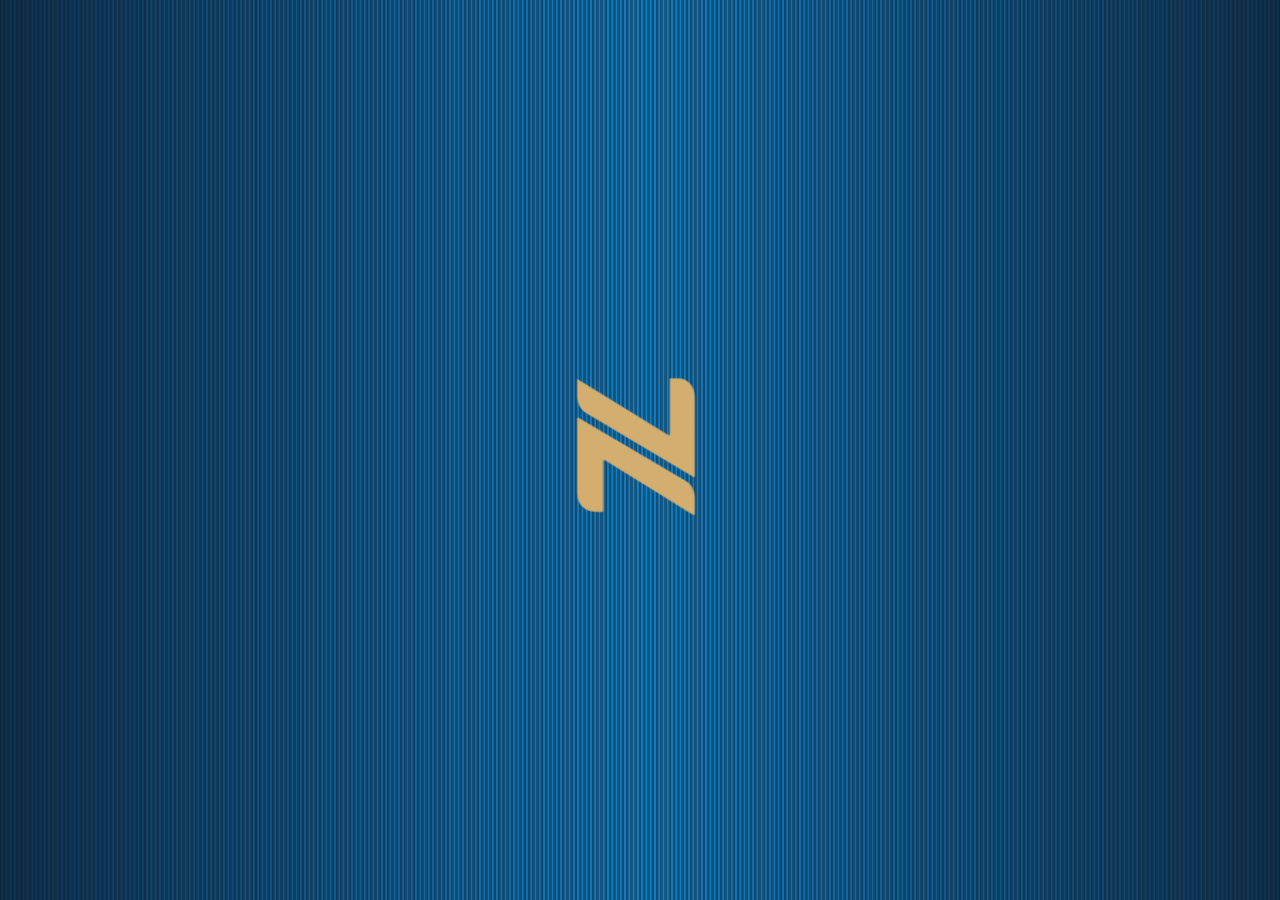
==== commit 54a81fbb: "feat: replace complex SVG with responsive preloader and styled UI components" ====
--- a/animation.html
+++ b/animation.html
@@ -1,2980 +1,259 @@
 <!DOCTYPE html>
-<html lang="en">
+<html lang="vi">
 
 <head>
     <meta charset="UTF-8">
     <meta name="viewport" content="width=device-width, initial-scale=1.0">
-    <title>Document</title>
+    <title>Preloader - Fully Responsive</title>
+    <style>
+        body {
+            margin: 0;
+            padding: 0;
+            background-color: #0e1e2e;
+            color: white;
+            font-family: 'Segoe UI', Tahoma, Geneva, Verdana, sans-serif;
+            overflow: hidden;
+        }
+
+        #preloader-canvas {
+            position: fixed;
+            top: 0;
+            left: 0;
+            width: 100vw;
+            height: 100vh;
+            z-index: 9998;
+            pointer-events: none;
+        }
+
+        #svg-container {
+            position: fixed;
+            top: 0;
+            left: 0;
+            width: 100vw;
+            height: 100vh;
+            z-index: 9999;
+            display: flex;
+            justify-content: center;
+            align-items: center;
+            pointer-events: none;
+            overflow: hidden;
+        }
+
+        /* --- STYLES CHO SVG (Đồng bộ sang màu Xanh Dương) --- */
+        .menu-bg-svg {
+            width: 400px;
+            max-width: 60vw;
+            /* Tối ưu cho mobile: không bao giờ vượt quá 60% màn hình */
+            height: auto;
+
+            fill: #d4ae6f;
+            /* Đổi màu SVG khớp với Canvas JS */
+
+            opacity: 0;
+            transform: scale(0.5);
+
+            animation: menuBgAnim 2.5s ease-in-out infinite;
+            will-change: transform, opacity, filter;
+        }
+
+        /* Keyframes đồng bộ màu Xanh Dương Neon */
+        @keyframes menuBgAnim {
+
+            0%,
+            100% {
+                filter: drop-shadow(0 0 10px rgba(15, 103, 177, 0.6)) drop-shadow(0 0 20px rgba(15, 103, 177, 0.4));
+            }
+
+            50% {
+                filter: drop-shadow(0 0 15px rgba(15, 103, 177, 1)) drop-shadow(0 0 35px rgba(15, 103, 177, 0.8));
+            }
+        }
+
+        /* --- LAYER NỘI DUNG CHÍNH --- */
+        .main-content {
+            opacity: 0;
+            transform: scale(0.9) translateY(20px);
+            padding: 10vw 5vw;
+            /* Dùng vw để padding responsive */
+            max-width: 900px;
+            margin: 0 auto;
+            text-align: center;
+        }
+
+        h1 {
+            /* Hàm clamp: Min 2.5rem, lý tưởng 6vw, Max 4rem */
+            font-size: clamp(2.5rem, 6vw, 4rem);
+            color: #0f67b1;
+            margin-bottom: 20px;
+            letter-spacing: -1px;
+            text-shadow: 0 0 15px rgba(15, 103, 177, 0.4);
+        }
+
+        p {
+            /* Tự động thu nhỏ chữ trên Mobile */
+            font-size: clamp(1rem, 3vw, 1.25rem);
+            line-height: 1.7;
+            color: #a0aec0;
+        }
+    </style>
+
+    <script src="https://cdnjs.cloudflare.com/ajax/libs/gsap/3.12.5/gsap.min.js"></script>
 </head>
 
 <body>
-    <svg xmlns="http://www.w3.org/2000/svg" xmlns:xlink="http://www.w3.org/1999/xlink" version="1.1"
-        viewBox="0 0 678.75 575.6">
-        <!-- Generator: Adobe Illustrator 30.1.0, SVG Export Plug-In . SVG Version: 2.1.1 Build 136)  -->
-        <defs>
-            <style>
-                .st0 {
-                    letter-spacing: 0em;
+
+    <canvas id="preloader-canvas"></canvas>
+
+    <div id="svg-container">
+        <svg xmlns="http://www.w3.org/2000/svg" version="1.1" viewBox="0 0 1920 1080" class="menu-bg-svg origin-center"
+            id="logo-svg">
+            <path
+                d="M1138.1,203.26h-35.36c-2.25,0-4.08,1.83-4.08,4.08v252.98l-.03,4.09c-.02,3.01-3.32,4.84-5.88,3.26l-422.52-260.33c-2.72-1.36-4.08,0-4.08,2.72v80.25c0,28.56,17.68,59.84,43.52,76.17l500.24,297.23c2.57,1.53,5.83-.33,5.83-3.32l-.11-370.08c0-51.68-32.64-87.05-77.53-87.05ZM751.83,826.2h32.86c2.13,0,3.86-1.73,3.86-3.86v-234.16c0-4.08,2.72-5.44,8.16-2.72l412.11,255.7c4.08,1.36,6.8,0,6.8-4.08v-78.89c0-31.28-17.68-62.57-42.16-76.17l-501.5-295.48c-2.57-1.52-5.82.34-5.82,3.32v349.28c0,51.68,35.36,87.05,85.69,87.05Z" />
+        </svg>
+    </div>
+
+    <div class="main-content" id="content">
+        <h1>Uy Lực Tuyệt Đối</h1>
+        <p>Khoảng trống đã được loại bỏ. Tất cả các đường sọc lao xuống và hợp nhất hoàn toàn tại đường xích đạo của màn
+            hình. Ngay trên bức tường ánh sáng đó, Logo của bạn hiện ra như một dấu ấn quyền lực trước khi mở toang cánh
+            cửa không gian.</p>
+    </div>
+
+    <script>
+        const canvas = document.getElementById('preloader-canvas');
+        const ctx = canvas.getContext('2d', { alpha: true });
+
+        let numLines = 140;
+        let linesArray = [];
+        let renderTicker;
+
+        function setupCanvas() {
+            canvas.width = window.innerWidth;
+            canvas.height = window.innerHeight;
+
+            // FIX RESPONSIVE: Giảm số lượng sọc trên điện thoại để không bị nhiễu màn hình
+            numLines = window.innerWidth < 768 ? 100 : 300;
+
+            const spacing = canvas.width / numLines;
+            const lineWidth = Math.max(1, spacing * 0.45);
+
+            linesArray = [];
+
+            for (let i = 0; i < numLines; i++) {
+                const xPos = i * spacing + (spacing - lineWidth) / 2;
+
+                const ratioFromCenter = Math.abs(i - numLines / 2) / (numLines / 2);
+                const baseOpacity = 0.2 + 0.8 * (1 - ratioFromCenter);
+
+                linesArray.push({
+                    x: xPos,
+                    width: lineWidth,
+                    baseOpacity: baseOpacity,
+                    progressY: 0,
+                    opacity: 1
+                });
+            }
+            if (!renderTicker) renderTicker = gsap.ticker.add(render);
+        }
+
+        function playPreloader() {
+            const tl = gsap.timeline({
+                onComplete: () => {
+                    gsap.ticker.remove(render);
+                    renderTicker = null;
+                    canvas.remove();
+                    document.getElementById('svg-container').remove();
+                    document.body.style.overflow = 'auto';
                 }
-
-                .st1,
-                .st2,
-                .st3,
-                .st4,
-                .st5,
-                .st6,
-                .st7,
-                .st8,
-                .st9,
-                .st10,
-                .st11,
-                .st12,
-                .st13,
-                .st14,
-                .st15,
-                .st16,
-                .st17,
-                .st18,
-                .st19,
-                .st20,
-                .st21,
-                .st22,
-                .st23,
-                .st24,
-                .st25,
-                .st26,
-                .st27,
-                .st28,
-                .st29,
-                .st30,
-                .st31,
-                .st32,
-                .st33,
-                .st34,
-                .st35,
-                .st36,
-                .st37,
-                .st38,
-                .st39,
-                .st40,
-                .st41,
-                .st42,
-                .st43,
-                .st44,
-                .st45,
-                .st46,
-                .st47,
-                .st48,
-                .st49,
-                .st50,
-                .st51,
-                .st52,
-                .st53,
-                .st54,
-                .st55,
-                .st56 {
-                    font-family: SVN-ProductSans, 'SVN-Product Sans';
+            });
+
+            tl.to(linesArray, {
+                progressY: 1,
+                duration: 1.2,
+                ease: "power3.inOut",
+                stagger: { amount: 0.8, from: "edges" }
+            })
+
+                .to("#logo-svg", {
+                    opacity: 1,
+                    scale: 1,
+                    duration: 0.6,
+                    ease: "back.out(1.5)"
+                }, "-=0.2")
+
+                .to(linesArray, {
+                    opacity: 0,
+                    duration: 0.4,
+                    ease: "power2.inOut"
+                }, "+=0.3")
+
+                .to("#logo-svg", {
+                    scale: 80,
+                    opacity: 0,
+                    duration: 0.4,
+                    ease: "power4.in"
+                }, "+=0.3")
+
+                .to("#content", {
+                    opacity: 1,
+                    scale: 1,
+                    y: 0,
+                    duration: 1.4,
+                    ease: "power3.out"
+                }, "-=0.4");
+        }
+
+        function render() {
+            let w = canvas.width;
+            let h = canvas.height;
+            let cy = h / 2;
+
+            ctx.clearRect(0, 0, w, h);
+            ctx.globalCompositeOperation = 'screen';
+
+            for (let i = 0; i < numLines; i++) {
+                let line = linesArray[i];
+                if (line.opacity <= 0 || line.progressY <= 0) continue;
+
+                let currentH = cy * line.progressY;
+                let finalOpacity = line.opacity * line.baseOpacity;
+
+                // Màu Xanh Dương của bạn
+                ctx.fillStyle = `rgba(15, 103, 160, ${finalOpacity * 0.4})`;
+                ctx.fillRect(line.x - line.width, 0, line.width * 3, currentH);
+                ctx.fillRect(line.x - line.width, h - currentH, line.width * 3, currentH);
+
+                ctx.fillStyle = `rgba(15, 103, 177, ${finalOpacity})`;
+                ctx.fillRect(line.x, 0, line.width, currentH);
+                ctx.fillRect(line.x, h - currentH, line.width, currentH);
+            }
+
+            ctx.globalCompositeOperation = 'source-over';
+        }
+
+        // --- FIX RESIZE GLITCH ---
+        // Hàm cập nhật lại tọa độ sọc khi xoay màn hình MÀ KHÔNG LÀM GÃY ANIMATION
+        function handleResize() {
+            if (!document.getElementById('preloader-canvas')) return;
+
+            canvas.width = window.innerWidth;
+            canvas.height = window.innerHeight;
+
+            if (linesArray.length > 0) {
+                const spacing = canvas.width / numLines;
+                const lineWidth = Math.max(1.5, spacing * 0.45);
+
+                for (let i = 0; i < numLines; i++) {
+                    // Chỉ cập nhật X và Width, giữ nguyên biến tiến độ (progressY) đang chạy
+                    linesArray[i].x = i * spacing + (spacing - lineWidth) / 2;
+                    linesArray[i].width = lineWidth;
                 }
-
-                .st1,
-                .st4,
-                .st5,
-                .st6,
-                .st7,
-                .st15,
-                .st18,
-                .st20,
-                .st21,
-                .st22,
-                .st23,
-                .st24,
-                .st25,
-                .st57,
-                .st27,
-                .st31,
-                .st33,
-                .st34,
-                .st35,
-                .st37,
-                .st38,
-                .st40,
-                .st43,
-                .st44,
-                .st46,
-                .st51,
-                .st52 {
-                    fill: #f0e0ca;
-                }
-
-                .st1,
-                .st21,
-                .st51 {
-                    font-size: 2.35px;
-                }
-
-                .st58,
-                .st25 {
-                    letter-spacing: 0em;
-                }
-
-                .st59 {
-                    letter-spacing: 0em;
-                }
-
-                .st60 {
-                    letter-spacing: -.02em;
-                }
-
-                .st61 {
-                    fill: url(#linear-gradient2);
-                }
-
-                .st62 {
-                    letter-spacing: -.02em;
-                }
-
-                .st63 {
-                    letter-spacing: 0em;
-                }
-
-                .st2,
-                .st64,
-                .st14,
-                .st19,
-                .st65,
-                .st26,
-                .st41,
-                .st54 {
-                    fill: #da9f61;
-                }
-
-                .st2,
-                .st26 {
-                    font-size: 3.64px;
-                }
-
-                .st2,
-                .st66 {
-                    letter-spacing: 0em;
-                }
-
-                .st3 {
-                    font-size: 5.81px;
-                }
-
-                .st3,
-                .st67,
-                .st68,
-                .st8,
-                .st69,
-                .st9,
-                .st70,
-                .st71,
-                .st72,
-                .st10,
-                .st73,
-                .st74,
-                .st75,
-                .st11,
-                .st12,
-                .st13,
-                .st76,
-                .st16,
-                .st77,
-                .st78,
-                .st79,
-                .st28,
-                .st30,
-                .st80,
-                .st32,
-                .st81,
-                .st36,
-                .st82,
-                .st42,
-                .st83,
-                .st45,
-                .st47,
-                .st48,
-                .st84,
-                .st85,
-                .st86,
-                .st87,
-                .st50,
-                .st88,
-                .st89,
-                .st90,
-                .st91,
-                .st53,
-                .st92,
-                .st55,
-                .st93,
-                .st94,
-                .st56,
-                .st95 {
-                    fill: #fff;
-                }
-
-                .st96 {
-                    letter-spacing: -.03em;
-                }
-
-                .st97 {
-                    letter-spacing: -.02em;
-                }
-
-                .st98,
-                .st51 {
-                    letter-spacing: 0em;
-                }
-
-                .st99 {
-                    letter-spacing: -.03em;
-                }
-
-                .st100 {
-                    letter-spacing: 0em;
-                }
-
-                .st67 {
-                    font-size: 5.24px;
-                }
-
-                .st67,
-                .st69,
-                .st71,
-                .st72,
-                .st73,
-                .st64,
-                .st77,
-                .st78,
-                .st79,
-                .st80,
-                .st81,
-                .st101,
-                .st82,
-                .st84,
-                .st85,
-                .st86,
-                .st88,
-                .st91,
-                .st92,
-                .st93,
-                .st94,
-                .st95 {
-                    font-family: SVN-ProductSansBold, 'SVN-Product Sans';
-                    font-weight: 700;
-                }
-
-                .st68 {
-                    font-size: 6.5px;
-                }
-
-                .st68,
-                .st70,
-                .st75,
-                .st76,
-                .st83,
-                .st87,
-                .st89,
-                .st90 {
-                    font-family: UTMAvoBold, 'UTM Avo';
-                }
-
-                .st102 {
-                    letter-spacing: 0em;
-                }
-
-                .st103 {
-                    letter-spacing: 0em;
-                }
-
-                .st104 {
-                    letter-spacing: -.03em;
-                }
-
-                .st4,
-                .st105 {
-                    letter-spacing: -.02em;
-                }
-
-                .st4,
-                .st23,
-                .st33,
-                .st37 {
-                    font-size: 2.32px;
-                }
-
-                .st106 {
-                    fill: #45341c;
-                }
-
-                .st5,
-                .st25,
-                .st35 {
-                    font-size: 3px;
-                }
-
-                .st107 {
-                    letter-spacing: -.03em;
-                }
-
-                .st108 {
-                    mask: url(#mask-1);
-                }
-
-                .st6 {
-                    font-size: 2.39px;
-                    letter-spacing: 0em;
-                }
-
-                .st109 {
-                    letter-spacing: 0em;
-                }
-
-                .st110 {
-                    letter-spacing: -.01em;
-                }
-
-                .st7 {
-                    font-size: 2.64px;
-                }
-
-                .st111 {
-                    letter-spacing: 0em;
-                }
-
-                .st112 {
-                    letter-spacing: 0em;
-                }
-
-                .st113 {
-                    letter-spacing: 0em;
-                }
-
-                .st114 {
-                    letter-spacing: 0em;
-                }
-
-                .st8 {
-                    font-size: 3.21px;
-                }
-
-                .st69,
-                .st89 {
-                    font-size: 6.5px;
-                }
-
-                .st9 {
-                    font-size: 3.13px;
-                }
-
-                .st115 {
-                    fill: #003a54;
-                }
-
-                .st116 {
-                    letter-spacing: 0em;
-                }
-
-                .st117 {
-                    letter-spacing: -.02em;
-                }
-
-                .st70 {
-                    font-size: 6.5px;
-                }
-
-                .st71 {
-                    font-size: 5px;
-                }
-
-                .st118 {
-                    letter-spacing: 0em;
-                }
-
-                .st119 {
-                    letter-spacing: 0em;
-                }
-
-                .st120,
-                .st121 {
-                    fill: #0e1e2e;
-                }
-
-                .st72 {
-                    font-size: 5.24px;
-                }
-
-                .st122 {
-                    stroke-width: 5px;
-                }
-
-                .st122,
-                .st123,
-                .st124,
-                .st125,
-                .st126,
-                .st127,
-                .st128,
-                .st129,
-                .st130,
-                .st131,
-                .st132,
-                .st133,
-                .st134,
-                .st135,
-                .st136,
-                .st137,
-                .st138,
-                .st139,
-                .st140,
-                .st141,
-                .st142,
-                .st143,
-                .st144,
-                .st145,
-                .st146 {
-                    fill: none;
-                }
-
-                .st122,
-                .st123,
-                .st124,
-                .st125,
-                .st126,
-                .st127,
-                .st128,
-                .st131,
-                .st121,
-                .st132,
-                .st136,
-                .st137,
-                .st138,
-                .st139,
-                .st141,
-                .st142,
-                .st143,
-                .st144,
-                .st145,
-                .st146 {
-                    stroke-miterlimit: 10;
-                }
-
-                .st122,
-                .st123,
-                .st126,
-                .st127,
-                .st141 {
-                    stroke: #376070;
-                }
-
-                .st147 {
-                    letter-spacing: 0em;
-                }
-
-                .st148 {
-                    letter-spacing: -.03em;
-                }
-
-                .st10,
-                .st42,
-                .st84 {
-                    font-size: 9px;
-                }
-
-                .st73 {
-                    font-size: 6.5px;
-                }
-
-                .st149 {
-                    letter-spacing: 0em;
-                }
-
-                .st150 {
-                    letter-spacing: -.02em;
-                }
-
-                .st151 {
-                    letter-spacing: 0em;
-                }
-
-                .st152,
-                .st24 {
-                    letter-spacing: 0em;
-                }
-
-                .st153 {
-                    letter-spacing: 0em;
-                }
-
-                .st154 {
-                    letter-spacing: -.03em;
-                }
-
-                .st155 {
-                    letter-spacing: 0em;
-                }
-
-                .st156,
-                .st21 {
-                    letter-spacing: 0em;
-                }
-
-                .st157 {
-                    mask: url(#mask);
-                }
-
-                .st75,
-                .st81 {
-                    font-size: 6.5px;
-                }
-
-                .st64 {
-                    font-size: 2.53px;
-                }
-
-                .st158 {
-                    fill: url(#linear-gradient1);
-                }
-
-                .st11 {
-                    font-size: 4px;
-                }
-
-                .st12 {
-                    font-size: 3.99px;
-                }
-
-                .st159 {
-                    letter-spacing: -.01em;
-                }
-
-                .st160 {
-                    letter-spacing: -.04em;
-                }
-
-                .st161 {
-                    letter-spacing: -.02em;
-                }
-
-                .st162 {
-                    letter-spacing: 0em;
-                }
-
-                .st13,
-                .st36 {
-                    font-size: 5.81px;
-                }
-
-                .st13,
-                .st163 {
-                    letter-spacing: 0em;
-                }
-
-                .st164 {
-                    letter-spacing: 0em;
-                }
-
-                .st76 {
-                    font-size: 6.5px;
-                }
-
-                .st165 {
-                    letter-spacing: -.01em;
-                }
-
-                .st123 {
-                    stroke-width: 4px;
-                }
-
-                .st166 {
-                    letter-spacing: 0em;
-                }
-
-                .st14 {
-                    letter-spacing: 0em;
-                }
-
-                .st14,
-                .st19 {
-                    font-size: 2.56px;
-                }
-
-                .st15 {
-                    letter-spacing: -.02em;
-                }
-
-                .st15,
-                .st27 {
-                    font-size: 2.57px;
-                }
-
-                .st124 {
-                    stroke: #db9f61;
-                }
-
-                .st124,
-                .st125,
-                .st130 {
-                    stroke-width: .5px;
-                }
-
-                .st167 {
-                    letter-spacing: 0em;
-                }
-
-                .st168 {
-                    letter-spacing: 0em;
-                }
-
-                .st169 {
-                    letter-spacing: -.02em;
-                }
-
-                .st125,
-                .st130,
-                .st135,
-                .st143 {
-                    stroke: #fff;
-                }
-
-                .st170 {
-                    letter-spacing: 0em;
-                }
-
-                .st171 {
-                    letter-spacing: -.01em;
-                }
-
-                .st172 {
-                    letter-spacing: 0em;
-                }
-
-                .st173 {
-                    letter-spacing: 0em;
-                }
-
-                .st16 {
-                    font-size: 3.72px;
-                }
-
-                .st174 {
-                    letter-spacing: 0em;
-                }
-
-                .st17,
-                .st175,
-                .st39 {
-                    fill: #f0e0c9;
-                }
-
-                .st17,
-                .st176 {
-                    letter-spacing: 0em;
-                }
-
-                .st17,
-                .st39,
-                .st44 {
-                    font-size: 2.98px;
-                }
-
-                .st177 {
-                    fill: #79a6bb;
-                }
-
-                .st77 {
-                    font-size: 5.81px;
-                }
-
-                .st178,
-                .st35 {
-                    letter-spacing: 0em;
-                }
-
-                .st179 {
-                    letter-spacing: 0em;
-                }
-
-                .st18 {
-                    font-size: 2.35px;
-                }
-
-                .st180 {
-                    fill: url(#radial-gradient);
-                }
-
-                .st181,
-                .st48 {
-                    letter-spacing: 0em;
-                }
-
-                .st19 {
-                    letter-spacing: 0em;
-                }
-
-                .st182 {
-                    letter-spacing: -.02em;
-                }
-
-                .st183 {
-                    letter-spacing: 0em;
-                }
-
-                .st184,
-                .st46 {
-                    letter-spacing: 0em;
-                }
-
-                .st78 {
-                    font-size: 6.5px;
-                }
-
-                .st185 {
-                    mask: url(#mask-2);
-                }
-
-                .st186 {
-                    letter-spacing: -.01em;
-                }
-
-                .st187 {
-                    letter-spacing: 0em;
-                }
-
-                .st188 {
-                    letter-spacing: 0em;
-                }
-
-                .st20 {
-                    font-size: 2.73px;
-                }
-
-                .st189 {
-                    letter-spacing: 0em;
-                }
-
-                .st190 {
-                    letter-spacing: 0em;
-                }
-
-                .st126 {
-                    stroke-width: 5.24px;
-                }
-
-                .st191 {
-                    letter-spacing: 0em;
-                }
-
-                .st192 {
-                    letter-spacing: 0em;
-                }
-
-                .st127,
-                .st136,
-                .st138 {
-                    stroke-width: 6px;
-                }
-
-                .st193 {
-                    letter-spacing: .01em;
-                }
-
-                .st194 {
-                    letter-spacing: -.07em;
-                }
-
-                .st22,
-                .st24,
-                .st46 {
-                    font-size: 2.28px;
-                }
-
-                .st79 {
-                    font-size: 5.04px;
-                    letter-spacing: -.01em;
-                }
-
-                .st23,
-                .st195 {
-                    letter-spacing: 0em;
-                }
-
-                .st128 {
-                    stroke: #ff7900;
-                    stroke-width: 5.67px;
-                }
-
-                .st196 {
-                    fill: #dcf3ff;
-                }
-
-                .st197 {
-                    letter-spacing: 0em;
-                }
-
-                .st198 {
-                    letter-spacing: -.03em;
-                }
-
-                .st199 {
-                    letter-spacing: 0em;
-                }
-
-                .st200 {
-                    letter-spacing: -.01em;
-                }
-
-                .st201,
-                .st32 {
-                    letter-spacing: 0em;
-                }
-
-                .st202 {
-                    letter-spacing: 0em;
-                }
-
-                .st203 {
-                    letter-spacing: -.03em;
-                }
-
-                .st129 {
-                    stroke: url(#linear-gradient4);
-                }
-
-                .st129,
-                .st130,
-                .st133,
-                .st134,
-                .st135,
-                .st140 {
-                    stroke-linejoin: round;
-                }
-
-                .st129,
-                .st133,
-                .st134,
-                .st135,
-                .st140 {
-                    stroke-dasharray: 5 3;
-                }
-
-                .st204 {
-                    letter-spacing: -.03em;
-                }
-
-                .st205 {
-                    fill: #b3e400;
-                }
-
-                .st28,
-                .st32 {
-                    font-size: 6px;
-                }
-
-                .st206 {
-                    letter-spacing: 0em;
-                }
-
-                .st207 {
-                    letter-spacing: 0em;
-                }
-
-                .st208 {
-                    letter-spacing: 0em;
-                }
-
-                .st130 {
-                    stroke-linecap: round;
-                }
-
-                .st29,
-                .st209,
-                .st56 {
-                    letter-spacing: 0em;
-                }
-
-                .st29,
-                .st101,
-                .st210,
-                .st49 {
-                    fill: #5fff5f;
-                }
-
-                .st29,
-                .st49,
-                .st56 {
-                    font-size: 3.25px;
-                }
-
-                .st211 {
-                    letter-spacing: 0em;
-                }
-
-                .st212 {
-                    letter-spacing: -.07em;
-                }
-
-                .st213 {
-                    letter-spacing: -.02em;
-                }
-
-                .st214 {
-                    letter-spacing: 0em;
-                }
-
-                .st30 {
-                    font-size: 5.81px;
-                }
-
-                .st215 {
-                    letter-spacing: -.02em;
-                }
-
-                .st216 {
-                    letter-spacing: -.01em;
-                }
-
-                .st217 {
-                    letter-spacing: -.07em;
-                }
-
-                .st218 {
-                    letter-spacing: 0em;
-                }
-
-                .st219 {
-                    letter-spacing: 0em;
-                }
-
-                .st220 {
-                    letter-spacing: 0em;
-                }
-
-                .st131 {
-                    stroke-width: 8px;
-                }
-
-                .st131,
-                .st136,
-                .st138,
-                .st144 {
-                    stroke: #da9f61;
-                }
-
-                .st221 {
-                    letter-spacing: 0em;
-                }
-
-                .st121,
-                .st132,
-                .st139,
-                .st142,
-                .st145,
-                .st146 {
-                    stroke: #5fff5f;
-                }
-
-                .st121,
-                .st143,
-                .st145 {
-                    stroke-width: .25px;
-                }
-
-                .st222 {
-                    letter-spacing: 0em;
-                }
-
-                .st31 {
-                    font-size: 2.3px;
-                }
-
-                .st132 {
-                    stroke-dasharray: .3 2;
-                }
-
-                .st132,
-                .st139,
-                .st142,
-                .st146 {
-                    stroke-width: 2px;
-                }
-
-                .st80 {
-                    font-size: 5.24px;
-                }
-
-                .st133 {
-                    stroke: url(#linear-gradient3);
-                }
-
-                .st223 {
-                    letter-spacing: 0em;
-                }
-
-                .st224 {
-                    letter-spacing: 0em;
-                }
-
-                .st225 {
-                    letter-spacing: 0em;
-                }
-
-                .st226 {
-                    letter-spacing: -.01em;
-                }
-
-                .st227 {
-                    letter-spacing: -.07em;
-                }
-
-                .st228 {
-                    filter: url(#luminosity-noclip1);
-                }
-
-                .st229 {
-                    letter-spacing: 0em;
-                }
-
-                .st230 {
-                    letter-spacing: -.01em;
-                }
-
-                .st34 {
-                    font-size: 2.91px;
-                }
-
-                .st231 {
-                    letter-spacing: -.04em;
-                }
-
-                .st134 {
-                    stroke: url(#linear-gradient6);
-                }
-
-                .st232 {
-                    letter-spacing: -.06em;
-                }
-
-                .st233 {
-                    letter-spacing: 0em;
-                }
-
-                .st234 {
-                    letter-spacing: 0em;
-                }
-
-                .st101 {
-                    font-size: 3.13px;
-                    letter-spacing: 0em;
-                }
-
-                .st235 {
-                    filter: url(#luminosity-noclip2);
-                }
-
-                .st37,
-                .st236 {
-                    letter-spacing: 0em;
-                }
-
-                .st38 {
-                    font-size: 3.15px;
-                }
-
-                .st237 {
-                    letter-spacing: 0em;
-                }
-
-                .st238 {
-                    letter-spacing: 0em;
-                }
-
-                .st239 {
-                    letter-spacing: -.02em;
-                }
-
-                .st240 {
-                    letter-spacing: -.02em;
-                }
-
-                .st241 {
-                    letter-spacing: 0em;
-                }
-
-                .st242 {
-                    letter-spacing: 0em;
-                }
-
-                .st243 {
-                    letter-spacing: 0em;
-                }
-
-                .st244 {
-                    letter-spacing: 0em;
-                }
-
-                .st245,
-                .st55 {
-                    letter-spacing: 0em;
-                }
-
-                .st246 {
-                    letter-spacing: -.06em;
-                }
-
-                .st82 {
-                    font-size: 5.24px;
-                }
-
-                .st40 {
-                    font-size: 3.25px;
-                }
-
-                .st247 {
-                    letter-spacing: 0em;
-                }
-
-                .st248 {
-                    letter-spacing: 0em;
-                }
-
-                .st136 {
-                    filter: url(#drop-shadow-1);
-                }
-
-                .st249 {
-                    letter-spacing: -.07em;
-                }
-
-                .st250 {
-                    letter-spacing: -.03em;
-                }
-
-                .st251 {
-                    display: none;
-                }
-
-                .st41,
-                .st52 {
-                    font-size: 3.21px;
-                }
-
-                .st252 {
-                    letter-spacing: -.01em;
-                }
-
-                .st253 {
-                    letter-spacing: 0em;
-                }
-
-                .st42,
-                .st254 {
-                    letter-spacing: 0em;
-                }
-
-                .st83,
-                .st95 {
-                    font-size: 6.5px;
-                }
-
-                .st43 {
-                    font-size: 2.38px;
-                    letter-spacing: 0em;
-                }
-
-                .st255 {
-                    letter-spacing: 0em;
-                }
-
-                .st45 {
-                    font-size: 5.81px;
-                }
-
-                .st256 {
-                    letter-spacing: -.03em;
-                }
-
-                .st257 {
-                    letter-spacing: 0em;
-                }
-
-                .st258,
-                .st52 {
-                    letter-spacing: -.02em;
-                }
-
-                .st259 {
-                    letter-spacing: -.02em;
-                }
-
-                .st47 {
-                    font-size: 3.29px;
-                }
-
-                .st137 {
-                    stroke: #bc5500;
-                    stroke-width: .28px;
-                }
-
-                .st48,
-                .st53,
-                .st55 {
-                    font-size: 8px;
-                }
-
-                .st260 {
-                    letter-spacing: -.03em;
-                }
-
-                .st261 {
-                    letter-spacing: -.04em;
-                }
-
-                .st262 {
-                    letter-spacing: 0em;
-                }
-
-                .st263 {
-                    letter-spacing: -.02em;
-                }
-
-                .st264 {
-                    letter-spacing: -.02em;
-                }
-
-                .st265 {
-                    letter-spacing: 0em;
-                }
-
-                .st266 {
-                    letter-spacing: 0em;
-                }
-
-                .st85 {
-                    font-size: 6.5px;
-                }
-
-                .st267 {
-                    letter-spacing: 0em;
-                }
-
-                .st268 {
-                    letter-spacing: 0em;
-                }
-
-                .st269 {
-                    letter-spacing: 0em;
-                }
-
-                .st270 {
-                    letter-spacing: 0em;
-                }
-
-                .st139 {
-                    stroke-dasharray: .3 2;
-                }
-
-                .st271 {
-                    letter-spacing: 0em;
-                }
-
-                .st140 {
-                    stroke: url(#linear-gradient5);
-                }
-
-                .st272 {
-                    letter-spacing: 0em;
-                }
-
-                .st273 {
-                    letter-spacing: 0em;
-                }
-
-                .st274 {
-                    letter-spacing: 0em;
-                }
-
-                .st275 {
-                    letter-spacing: 0em;
-                }
-
-                .st86 {
-                    font-size: 6.5px;
-                }
-
-                .st87,
-                .st91 {
-                    font-size: 6.5px;
-                }
-
-                .st276 {
-                    letter-spacing: 0em;
-                }
-
-                .st50 {
-                    font-size: 6.99px;
-                }
-
-                .st88 {
-                    font-size: 7.43px;
-                }
-
-                .st90 {
-                    font-size: 6.5px;
-                }
-
-                .st277 {
-                    letter-spacing: -.03em;
-                }
-
-                .st278 {
-                    letter-spacing: 0em;
-                }
-
-                .st279 {
-                    fill: #8af7ff;
-                }
-
-                .st280 {
-                    letter-spacing: 0em;
-                }
-
-                .st281 {
-                    letter-spacing: -.03em;
-                }
-
-                .st282 {
-                    letter-spacing: 0em;
-                }
-
-                .st283 {
-                    letter-spacing: -.01em;
-                }
-
-                .st284 {
-                    fill: url(#linear-gradient);
-                }
-
-                .st285 {
-                    letter-spacing: 0em;
-                }
-
-                .st286 {
-                    letter-spacing: 0em;
-                }
-
-                .st141 {
-                    stroke-width: 2.13px;
-                }
-
-                .st142 {
-                    stroke-dasharray: .3 2;
-                }
-
-                .st54 {
-                    font-size: 2.98px;
-                }
-
-                .st287 {
-                    letter-spacing: -.02em;
-                }
-
-                .st92 {
-                    font-size: 5.24px;
-                }
-
-                .st288 {
-                    letter-spacing: 0em;
-                }
-
-                .st93 {
-                    font-size: 5.24px;
-                }
-
-                .st94 {
-                    font-size: 5.24px;
-                }
-
-                .st289 {
-                    letter-spacing: -.02em;
-                }
-
-                .st144 {
-                    stroke-width: 7px;
-                }
-
-                .st290 {
-                    letter-spacing: -.02em;
-                }
-
-                .st291 {
-                    letter-spacing: 0em;
-                }
-
-                .st292 {
-                    letter-spacing: -.03em;
-                }
-
-                .st293 {
-                    letter-spacing: -.01em;
-                }
-
-                .st294 {
-                    mask: url(#mask-3);
-                }
-
-                .st295 {
-                    letter-spacing: -.02em;
-                }
-
-                .st296 {
-                    filter: url(#luminosity-noclip);
-                }
-
-                .st297 {
-                    letter-spacing: 0em;
-                }
-
-                .st298 {
-                    letter-spacing: -.06em;
-                }
-            </style>
-            <radialGradient id="radial-gradient" cx="331.5" cy="287.17" fx="331.5" fy="287.17" r="288.43"
-                gradientUnits="userSpaceOnUse">
-                <stop offset="0" stop-color="#fff" />
-                <stop offset=".37" stop-color="#fdfdfd" />
-                <stop offset=".51" stop-color="#f6f6f6" />
-                <stop offset=".6" stop-color="#eaeaea" />
-                <stop offset=".68" stop-color="#d9d9d9" />
-                <stop offset=".75" stop-color="#c3c3c3" />
-                <stop offset=".8" stop-color="#a8a8a8" />
-                <stop offset=".86" stop-color="#878787" />
-                <stop offset=".91" stop-color="#626262" />
-                <stop offset=".95" stop-color="#373737" />
-                <stop offset=".99" stop-color="#090909" />
-                <stop offset="1" stop-color="#000" />
-            </radialGradient>
-            <mask id="mask" x="43.07" y="-31.18" width="577.64" height="663.22" maskUnits="userSpaceOnUse">
-                <circle class="st180" cx="331.5" cy="287.17" r="288.43" />
-            </mask>
-            <filter id="luminosity-noclip" x="130.21" y="147.85" width="534.33" height="343.5"
-                color-interpolation-filters="sRGB" filterUnits="userSpaceOnUse">
-                <feFlood flood-color="#fff" result="bg" />
-                <feBlend in="SourceGraphic" in2="bg" />
-            </filter>
-            <linearGradient id="linear-gradient" x1="644.16" y1="471.39" x2="609.33" y2="427.96"
-                gradientTransform="translate(429.61 -296.31) rotate(39.31)" gradientUnits="userSpaceOnUse">
-                <stop offset="0" stop-color="#000" />
-                <stop offset="1" stop-color="#fff" stop-opacity="0" />
-            </linearGradient>
-            <mask id="mask-1" x="130.21" y="147.85" width="534.33" height="343.5" maskUnits="userSpaceOnUse">
-                <g class="st296">
-                    <rect class="st284" x="614.99" y="415.93" width="29.21" height="74.61"
-                        transform="translate(-144.67 501.43) rotate(-39.31)" />
-                </g>
-            </mask>
-            <filter id="drop-shadow-1" x="50.35" y="99.21" width="632" height="313" filterUnits="userSpaceOnUse">
-                <feOffset dx=".5" dy=".5" />
-                <feGaussianBlur result="blur" stdDeviation="5" />
-                <feFlood flood-color="#000" flood-opacity="1" />
-                <feComposite in2="blur" operator="in" />
-                <feComposite in="SourceGraphic" />
-            </filter>
-            <filter id="luminosity-noclip1" x="295.07" y="17.08" width="30.49" height="160.42"
-                color-interpolation-filters="sRGB" filterUnits="userSpaceOnUse">
-                <feFlood flood-color="#fff" result="bg" />
-                <feBlend in="SourceGraphic" in2="bg" />
-            </filter>
-            <linearGradient id="linear-gradient1" x1="322.35" y1="25.26" x2="325.31" y2="-9.71"
-                gradientTransform="translate(-3.84 76.39) rotate(-7.98) scale(1 1.2) skewX(-2.97)"
-                gradientUnits="userSpaceOnUse">
-                <stop offset="0" stop-color="#fefefe" stop-opacity="0" />
-                <stop offset="1" stop-color="#000" />
-            </linearGradient>
-            <mask id="mask-2" x="295.07" y="17.08" width="30.49" height="160.42" maskUnits="userSpaceOnUse">
-                <g class="st228">
-                    <rect class="st158" x="311.89" y="17.08" width="13.68" height="47.15" />
-                </g>
-            </mask>
-            <filter id="luminosity-noclip2" x="125.85" y="366.19" width="319.4" height="174.12"
-                color-interpolation-filters="sRGB" filterUnits="userSpaceOnUse">
-                <feFlood flood-color="#fff" result="bg" />
-                <feBlend in="SourceGraphic" in2="bg" />
-            </filter>
-            <linearGradient id="linear-gradient2" x1="204.31" y1="528.67" x2="131.09" y2="528.67"
-                gradientTransform="matrix(1,0,0,1,0,0)" xlink:href="#linear-gradient1" />
-            <mask id="mask-3" x="125.85" y="366.19" width="319.4" height="174.12" maskUnits="userSpaceOnUse">
-                <g class="st235">
-                    <rect class="st61" x="125.85" y="517.03" width="81.76" height="23.28" />
-                </g>
-            </mask>
-            <path id="path" d="M138.18,133.97s22.22,16.33,34.44,32.89" />
-            <path id="path1" d="M214.88,272.75s2.3,27.48-2.14,47.58" />
-            <linearGradient id="linear-gradient3" x1="419.41" y1="497.74" x2="419.41" y2="546.86"
-                gradientUnits="userSpaceOnUse">
-                <stop offset="0" stop-color="#fff" />
-                <stop offset=".06" stop-color="#fff" stop-opacity=".86" />
-                <stop offset=".16" stop-color="#fff" stop-opacity=".66" />
-                <stop offset=".26" stop-color="#fff" stop-opacity=".48" />
-                <stop offset=".37" stop-color="#fff" stop-opacity=".34" />
-                <stop offset=".48" stop-color="#fff" stop-opacity=".21" />
-                <stop offset=".59" stop-color="#fff" stop-opacity=".12" />
-                <stop offset=".71" stop-color="#fff" stop-opacity=".05" />
-                <stop offset=".84" stop-color="#fff" stop-opacity=".01" />
-                <stop offset="1" stop-color="#fff" stop-opacity="0" />
-            </linearGradient>
-            <linearGradient id="linear-gradient4" x1="165.25" y1="385.38" x2="67.18" y2="385.38"
-                gradientUnits="userSpaceOnUse">
-                <stop offset="0" stop-color="#fff" />
-                <stop offset=".23" stop-color="#fff" stop-opacity=".99" />
-                <stop offset=".37" stop-color="#fff" stop-opacity=".96" />
-                <stop offset=".48" stop-color="#fff" stop-opacity=".9" />
-                <stop offset=".58" stop-color="#fff" stop-opacity=".82" />
-                <stop offset=".67" stop-color="#fff" stop-opacity=".72" />
-                <stop offset=".75" stop-color="#fff" stop-opacity=".59" />
-                <stop offset=".83" stop-color="#fff" stop-opacity=".44" />
-                <stop offset=".91" stop-color="#fff" stop-opacity=".27" />
-                <stop offset=".97" stop-color="#fff" stop-opacity=".08" />
-                <stop offset="1" stop-color="#fff" stop-opacity="0" />
-            </linearGradient>
-            <linearGradient id="linear-gradient5" x1="7.14" y1="157.57" x2="134.07" y2="157.57"
-                gradientUnits="userSpaceOnUse">
-                <stop offset="0" stop-color="#fff" stop-opacity="0" />
-                <stop offset="1" stop-color="#fff" />
-            </linearGradient>
-            <linearGradient id="linear-gradient6" x1="505.63" y1="422.52" x2="513.6" y2="479.23"
-                xlink:href="#linear-gradient3" />
-        </defs>
-        <g id="Layer_2" class="st251">
-            <rect class="st120" width="678.75" height="575.6" />
-        </g>
-        <g id="Layer_1">
-            <image width="900" height="537" transform="translate(-7771 -7893.72)"
-                xlink:href="[data-uri]" />
-            <polyline class="st141" points="315.83 184.98 345.83 180.89 353.16 179.89" />
-            <g class="st157">
-                <g>
-                    <path class="st115"
-                        d="M289.55,438.28c-7.04,2.46-11.08,10.3-14.63,15.71-6.86,9.3-16.8,16.72-27.37,21.33-6.44,2.74-13.39,4.49-20.28,3.29-5.42-1.01-6.32-2.13-4.94-7.33,4.16-12.22,7.44-25.33-3.28-35.54-4.26-4.28-10.55-7.25-14.23-11.65-2.99-3.33-3.52-8.57-1.16-12.3,2.84-4.25,7.86-4.83,12.91-5.02,1.57-.02,3.16.01,4.76.05,5.07.12,10.28.24,15.44-1.6,8.92-3.18,12.98-10.86,10.62-20.11-4.31-20.16-26.18-19.72-41.83-24.71-8.61-2.79-13.78-9.18-19.58-16.4-1.75-2.07-3.56-4.37-5.12-6.8-.05-.08-.1-.15-.15-.23-1.56-2.45-2.86-5.03-3.57-7.65-1.66-5.46.06-9.01,4.02-13.12,8.17-8.14,14.75-15.4,11.77-28.16-2.6-14.4-6.42-29-14.38-41.53-.6-.96-1.25-1.91-1.93-2.83-4.67-6.3-11.27-11.45-19.12-12.99-6.84-1.4-13.57-.16-20.11.55-11.67,1.62-23.33-1.96-32.77-8.76-19.52-14.69-11.81-27.43-10.28-47.81.36-6.67-.13-13.38-1.48-19.93-1.18-6.27-3.78-12.55-5.67-18.45-1.74-5.55-2.21-10.33.27-15.59,1.48-3.35,2.3-7.43,2.05-10.96-.25-5.43-1.31-10.77-3.92-15.66-1.44-2.74-4.26-5.92-7.73-6.84-1.43-.32-2.9-.46-4.36-.46-4.53,0-9.1,1.44-12.9,3.85-.42.26-.81.55-1.21.83l-1.09.85c-1.92,1.55-4.06,2.51-6.11,2.68l.83,9.12c4.27-.4,8.05-2.33,11-4.75,2.79-2.38,6.49-3.67,10.16-3.59.3-.01.6.03.91.04.17.01.19.02.3.04.17.06.38.14.64.34.54.38,1.22,1.2,1.78,2.22.58,1.03,1.08,2.24,1.49,3.52.81,2.56,1.3,5.41,1.42,8.13.05,1.35,0,2.73-.18,3.74l-.08.35c-.27,1.19-.71,2.16-1.14,3.37-4.93,10.42-.84,20.71,2.7,30.39,2.94,8.43,4.22,17.38,3.75,26.29-.47,9.61-3.58,18.97-2.57,28.85,2.27,21.53,24.92,35.05,44.84,36.82l.11.08c4.21.35,8.49-.17,12.72-.69,7.87-.97,15.55-1.94,22.2,2.7,2.9,2.05,5.42,4.72,7.63,7.82,7.9,11.11,11.72,27.57,13.94,39.65,3.13,12.03-6.91,16.47-13.07,25.08-5.33,7.27-3.96,15.64-.22,23.13h.02c2.14,4.31,5.06,8.33,7.95,11.68,9.73,12.62,16.86,18.68,33.03,21.84,8.66,2.15,17.55,2.96,23.37,9.27,1.94,2.23,3.06,5.37,3.39,8.46.16,1.53.21,2.99-.5,4.31-3.51,5.15-10.44,4.91-16.81,4.68-1.88-.07-3.7-.14-5.38-.07-7.28-.09-16.32,2.26-20.44,9.13-4.57,7.08-3.64,16.66,1.7,22.96,7.36,9.24,21.41,11.57,18.98,25.83-.73,7.63-5.87,14.48-4.07,22.5,1.43,6.03,7.48,9.09,12.96,9.89,8.76,1.69,18.14-.46,25.83-3.74,12.49-5.39,23.57-13.63,31.79-24.53,3.58-4.73,5.01-9.7,10.14-11.99,6.99-2.48,15,2.37,19.84,7.27,5.5,6.07,7.07,14.45,7.04,22.62-.12,5.61-1.28,11.27-3.64,15.92-1.74,3.8-5.34,5.8-9.61,4.84-3.77-.73-6.96-3.3-9.05-6.49-1.4-2.34-2.18-4.29-3.97-6.88-3.54-5.52-10.73-8.17-17.02-8.13-11.69-.1-21.31,7.09-25.93,16.69l-.26-.12c-1.42,3.15-2.16,6.22-2.45,9.09-.63,4.74-.1,9.67,1.89,14.36h.07c.9,2.39,1.77,3.86,1.88,4.04l.39.57c5.3,6.8,15.23,23.23,12.11,30.64l-.07.17c-3.29,8.53-10.44,12.45-17.36,16.23-9.82,5.37-23.26,12.73-12.13,34.56l.39.66c.81,1.19,19.63,28.14,51.62,28.14,1.11,0,2.24-.03,3.38-.1l-.71-11.98c-25.6,1.5-42.23-19.9-44.2-22.56-2.65-5.32-3.36-9.14-2.09-11.35,1.37-2.4,5.31-4.55,9.49-6.84,7.97-4.36,17.88-9.79,22.76-22.37,6.04-14.61-8.98-36.2-12.98-41.57-.73-1.43-1.4-2.86-1.9-4.31-.83-2.99-1.29-7.38.68-12.06,3.26-6.93,10.94-11.91,18.69-9.99,4.71.83,5.75,5.54,8.18,9.22,2.11,3.13,4.78,5.93,7.98,7.99,6.21,3.9,14.47,5.2,21.23,1.73,3.9-1.93,6.98-5.42,8.79-9.24,6.79-14.4,6.32-32.63-1.99-46.26-7.14-10.55-22.07-18.95-34.81-14.07Z" />
-                    <path class="st115"
-                        d="M605.3,468.59c-1.54-2.15-3.08-4.23-4.72-6.12-2.97-3.29-6.49-7.28-9.34-10.77-20.44-24.87-41.18-51.33-53.31-81.23,1.67-4.37,3.15-8.83,4.36-13.4,1.94-7.29,3.14-15.02,2.94-22.57-.1-14.41-7.06-28.83-19.9-35.56-.29-.91-.6-1.79-.93-2.62-4.61-11.52-10.33-16.14-7.65-29.5.57-3.92,2.46-7.65,2.9-11.65.03-.24.04-.49.06-.73.65-.71,1.27-1.46,1.8-2.25,6.68-9.34,5.82-21.3,8.05-31.89.67-3.03,1.72-5.7,3.01-8.18,5.9-10.27,13.36-19.5,8.08-32.41-8-19.25-28.9-12.36-39.34.3-7.16,8.36-12.73,17.29-22.5,21.54-.28-.38-.56-.76-.77-1.17-4.15-8.35-8.56-16.38-15.2-23.3-12.02-12.39-29.3-17.8-45.79-20.23-12.71-1.57-24.39-1.53-32.57-12.81-.93-1.32-1.48-2.55-1.68-3.36-.24-.88-.2-1.36.23-2.15,1.59-2.3,3.69-4.34,6.01-6.15.38-.29.77-.58,1.16-.86.21-.15.41-.3.62-.44,1.98-1.37,4.06-2.57,6.09-3.6,3.81-1.92,6.95-2.43,10.94-4.73.13-.08.24-.17.36-.25.31-.19.6-.39.88-.6.04-.03.08-.06.12-.09,3.88-2.92,5.55-7.43,5.15-11.94h-.14c-.26-2.75-1.26-5.5-3.01-7.89-3.46-4.86-6.86-6.98-10.89-10.35-3.9-3.44-7.61-7.13-11.1-10.95-7.72-8.29-31.67-39.33-20.86-49.08,2.54-2.17,4.99-3.25,8.46-5.86,1.3-1,2.68-2.2,3.99-3.68,2.31-2.41,4.02-6.32,5-9.08.68-1.64.69-2.02,1.6-2.96.92-.96,3.57-2.51,4.85-3.44,4.61-2.99,9.51-6.24,14.54-8.16,6.71-2.66,12.29-2.32,20.35-3.91,15.4-2.85,23.76-11.91,25.53-25.68h-14.62c-.68,2.59-1.84,4.96-3.84,6.65-6.51,4.96-15.55,3.68-24.55,5.34-10.96,1.7-20.69,7.6-29.85,13.4-2.85,1.78-6.25,4.61-8.01,7.79-1.06,1.77-1.7,3.37-2.2,4.6-.5,1.26-.87,2.2-1.16,2.78-.31.59-.39.71-.75,1.12-2.01,2.04-4.08,2.98-7.26,5.21-15.81,10.45-14.02,29.56-6.02,44.16,8.32,16.41,20.11,30.83,33.88,42.87l.74.64.86.73c.56.46,1.1.89,1.63,1.29l2.87,2.2c1.37,1.08,2.49,2.05,3.22,2.88-2.16.91-5.12,1.98-7.41,3.24-3.5,1.78-6.83,3.86-9.96,6.21-1.39,1.04-2.75,2.13-4.06,3.28-3.01,2.64-6.05,5.61-7.93,9.44h.09c-6.33,13.79,4.28,27.61,14.57,35.77,6.42,4.92,14.41,8.11,21.98,10.25,6.29,1.89,13.76,3.91,19.65,6.45,7.84,3,14.83,7.07,21.82,11.32,5.15,3.12,10.51,7.27,14.35,12.25.34.43.68.86,1,1.31.62.9.72,2.09,1.31,3.01,2.29,4.37,4.16,8.95,5.62,13.7,1.42,4.71,2.74,9.63,5.74,14.27-.46.68-.98,1.45-.99,1.47-1.89,3.06-.84,5.52.08,6.49.11.11.22.22.35.31.28.63.57,2.3.62,3.66.05,1.21.86,2.26,2.02,2.61l.49.15-1.72,3.67-1.04.57c-1.11.61-1.68,1.87-1.41,3.1l1.15,5.23c.18.82.72,1.52,1.47,1.91l1.75.9,1.53,3.26c1.29,3.31,3.99,5.38,5.06,6.11,1.43,1.51,3.64,2.27,6.59,2.27,2.52,0,4.83-.57,4.92-.59.26-.07.51-.18.74-.31.39,1.38.79,2.79,1.19,4.24,1.19,4.19,3.17,8.37,4.87,11.92,1.92,4.06,3.59,7.59,3.76,11.66-.1,4.19-.39,8.41-.36,12.61.05,15.9,2.61,31.8,7.32,46.98,12.03,38.69,35.79,70.81,60.5,101.88,2.41,3,5.04,6.06,7.5,8.85,4.49,4.73,9.94,9.76,13.07,14.96,1.66,2.75,3.02,4.94,3.01,7.92-.26,4.63-3.11,9.94-6.55,14.24h28.04c1.61-4.78,2.48-9.7,2.38-14.58-.12-12.84-8.53-24.27-15.41-33.87ZM493.52,279.3c-2.54.3-6.3.39-7.89-1.35,0,0-3.59-1.8-4.95-4.99l-1.89-3.54c-.22-.42-.59-.75-1.02-.94l-1.37-.59c-.61-.26-1.06-.8-1.21-1.44l-.61-2.54c-.23-.96.24-1.96,1.13-2.39l.05-.02c.39-.19.71-.49.92-.87l2.55-4.56c.68-1.22.01-2.74-1.34-3.07h-.05c-.86-.22-1.49-.95-1.6-1.83-.16-1.35-.53-3.28-1.4-4.06-.64-.58-.95-1.46-.64-2.27.12-.32.31-.67.6-1.06l.8-1c.23.3.46.6.7.89,1.43,1.67,3.14,3.24,5.06,4.42,2.7,1.65,5.79,2.73,8.71,3.54.02.22.86.62,3.25,1.3-.16-.04.67,1.89,1.09,3.01.02.5.02,1.02,0,1.55-2.33,7.28-1.28,13.69.61,20.88-.33.51-.86.88-1.52.96ZM493.22,231.96c-.79-.28-1.21-.49-1.47-.66,0-.01-.01-.01-.01-.01h0s-.01,0-.05-.04c-.86-.91-1.4-1.74-2.16-3.87-2.19-6.82-4.68-15.17-8.25-21.73l-.37-.71c3.52-1.4,6.82-3.33,9.77-5.74,8.14-6.57,13.21-16.36,22.06-21.85,8.06-5.02,18-5.55,21.35,4.84,4,11.38-5.58,15.74-11.08,24.33-3.33,5.32-4.51,11.23-5.2,17.15-.69,5.99-.43,12.8-1.94,18.73-1.99-2.56-4.6-4.64-7.49-5.89-5.42-2.57-10.64-3.01-15.18-4.55ZM530.93,348.87c-1.43-5.81-2.43-11.72-3.04-17.67,2.82,2.91,5.35,6.11,7.36,9.6.56.98,1.06,2,1.5,3.04-.76,4.64-1.95,9.19-3.45,13.64-.87-2.84-1.67-5.71-2.37-8.62ZM537.6,335.69c-2.62-5.46-6.46-10.57-10.41-14.93-.09-3.19-.07-6.39.05-9.58.03-1.11-.01-2.25-.11-3.4,7.65,6.88,10.84,17.34,10.47,27.92Z" />
-                </g>
-            </g>
-            <path class="st128"
-                d="M309.46,146.5c1.54,11.17,9.11,64.27,9.11,64.27l.79,4.66c.82,4.85,3.53,9.17,7.53,12.02l24.81,17.64c4.57,3.25,8.07,7.78,10.07,13.01l2.23,5.86" />
-            <path class="st137"
-                d="M361.35,264.99l-2.23-5.86c-1.8-4.73-4.94-8.78-9.06-11.71l-24.81-17.64c-4.65-3.31-7.74-8.23-8.69-13.86l-.79-4.66c-.09-.6-7.59-53.3-9.12-64.35l5.62-.78c1.52,11.04,9.03,63.73,9.1,64.26l.77,4.59c.7,4.14,2.96,7.75,6.38,10.18l24.81,17.64c5.04,3.58,8.87,8.53,11.07,14.31l2.23,5.86-5.3,2.02Z" />
-            <path class="st123"
-                d="M215.86,314.61l109.04-54.1s17.89-9.65,35.76,1.77c11.23,5.51,54.18,29.64,54.18,29.64" />
-            <polyline class="st123" points="407.67 299.09 436.31 304.76 460.78 306.25" />
-            <path class="st122"
-                d="M344.78,213.33c8.6.04,45.84,1.83,58.29,2.43,2.68.13,5.3.87,7.65,2.16l2.64,1.45c4.64,2.55,8.41,5.91,16.19,5.94l33.89,2.29" />
-            <g class="st108">
-                <path class="st131"
-                    d="M131.13,476.06l110.08-26.11c22.65-4.67,55.33-23.08,70.95-40.25l147.99-169.74c3.02-3.46,4.89-7.76,5.38-12.32l.32-3.01-2.42-52.16c0-14.6,4.84-13.41,14.69-14.81l56.06-5.72c8.64-.96,14.52,6.73,16.01,14.55l13.55,71.33,31.04,150.32s8.28,45.54,57.91,86.61" />
-            </g>
-            <path class="st122" d="M318.74,82.81s16.63-.53,24.85,9.5c8.72,9.13,8.19,21.96,8.19,21.96l2.09,99" />
-            <path class="st123"
-                d="M215.86,266.64l29.87-.43c3.24-.06,6.22-1.8,7.85-4.6l4.34-7.43c1.66-2.85,4.71-4.6,8.01-4.6h19.82" />
-            <text class="st56" transform="translate(359.03 215.38) rotate(1.79)">
-                <tspan x="0" y="0">BÙI THỊ XUÂN</tspan>
-            </text>
-            <path class="st127"
-                d="M42.64,4.22s26.77,29.89,31.5,42.22c2.56,6.69,7.36,12.29,13.42,16.1l14.9,9.37c7.07,4.45,12.17,11.43,14.25,19.52l4.97,19.36c1.98,7.69,6.68,14.39,13.24,18.86,25.65,17.47,91.18,73.3,81.14,182.56l-.89,6.73c-.2,1.53-.51,3.04-.93,4.52-1.73,6.23-6.84,21.07,9.72,27.27l23.76,6.62c12.24,3.56,28.29,19.99,23.4,37.27l-58.39,183.31" />
-            <path class="st126"
-                d="M342.82,216.27l-10.96-1.55c-5.12-.93-10.02-2.82-14.45-5.56-17.4-10.75-66.69-39.28-108-44.64,0,0-8.93-2.91-35.93.88" />
-            <path class="st136"
-                d="M67.47,393.7l19.81-14.12c3.68-1.8,7.75-2.62,11.84-2.38l117.59,11.98c3.42.2,6.85-.35,10.04-1.6l103.26-40.26c5.15-2.01,10.84-2.17,16.1-.45l76.34,25.03c9.14,3,19.18.2,25.46-7.07l90.27-103.91c2.53-2.93,5.74-5.21,9.35-6.62l42.81-16.76c3.44-1.35,6.52-3.48,8.99-6.22l33.2-36.77c3.95-4.38,6.14-10.07,6.14-15.96v-30.53c0-6.27,2.48-12.3,6.89-16.76l18.44-14.72" />
-            <g class="st185">
-                <path class="st122"
-                    d="M297.37,176.51l8.43-19.7,7.23-20.38c1.92-5.4,3.22-11.01,3.88-16.71l1.81-37.97V17.08" />
-            </g>
-            <polyline class="st131" points="483.89 324.01 288.16 172.93 141 50.73" />
-            <text class="st79" transform="translate(325.21 202.87) rotate(37.93)">
-                <tspan x="0" y="0">MỸ PHƯỚC - TÂN VẠN</tspan>
-            </text>
-            <line class="st144" x1="285.74" y1="366.48" x2="285.74" y2="25.03" />
-            <path class="st65"
-                d="M295.82,171.57c0,5.34-4.33,9.66-9.66,9.66s-9.66-4.33-9.66-9.66,4.33-9.66,9.66-9.66,9.66,4.33,9.66,9.66" />
-            <path class="st65"
-                d="M435.63,278.81c0,5.05-4.1,9.15-9.15,9.15s-9.15-4.1-9.15-9.15,4.1-9.15,9.15-9.15,9.15,4.1,9.15,9.15" />
-            <path class="st65"
-                d="M291.59,191.15c0,3.23-2.62,5.84-5.84,5.84s-5.84-2.62-5.84-5.84,2.62-5.84,5.84-5.84,5.84,2.62,5.84,5.84" />
-            <path class="st175"
-                d="M289.48,191.15c0,2.06-1.67,3.73-3.73,3.73s-3.73-1.67-3.73-3.73,1.67-3.73,3.73-3.73,3.73,1.67,3.73,3.73" />
-            <text class="st28" transform="translate(288.13 249.09) rotate(-90.21)">
-                <tspan x="0" y="0">ĐT743</tspan>
-            </text>
-            <text class="st79" transform="translate(287.65 344.49) rotate(-90.21)">
-                <tspan x="0" y="0">( CAO TỐC HCM - CHƠN THÀNH)</tspan>
-            </text>
-            <text class="st50" transform="translate(288.13 125.51) rotate(-90)">
-                <tspan class="st277" x="0" y="0">Đ</tspan>
-                <tspan x="4.62" y="0">T</tspan>
-                <tspan class="st249" x="8.4" y="0">7</tspan>
-                <tspan x="11.56" y="0">43</tspan>
-            </text>
-            <text class="st11" transform="translate(249.61 299.73) rotate(-26.53)">
-                <tspan x="0" y="0">ĐT 743B</tspan>
-            </text>
-            <text class="st71" transform="translate(155.86 472.3) rotate(-13.44)">
-                <tspan x="0" y="0">PHẠM</tspan>
-                <tspan class="st261" x="14.4" y="0"> </tspan>
-                <tspan class="st212" x="15.3" y="0">V</tspan>
-                <tspan class="st118" x="18.35" y="0">ĂN ĐỒ</tspan>
-                <tspan class="st229" x="34.35" y="0">N</tspan>
-                <tspan class="st222" x="37.92" y="0">G</tspan>
-            </text>
-            <text class="st77" transform="translate(322.05 401.65) rotate(-49)">
-                <tspan x="0" y="0">PHẠM</tspan>
-                <tspan class="st231" x="16.72" y="0"> </tspan>
-                <tspan class="st227" x="17.77" y="0">V</tspan>
-                <tspan x="21.32" y="0">ĂN ĐỒ</tspan>
-                <tspan class="st149" x="39.9" y="0">N</tspan>
-                <tspan x="44.05" y="0">G</tspan>
-            </text>
-            <text class="st77" transform="translate(382.88 331.89) rotate(-49)">
-                <tspan x="0" y="0">QL 1K</tspan>
-            </text>
-            <text class="st77" transform="translate(451.94 253.13) rotate(-49)">
-                <tspan x="0" y="0">QL 1K</tspan>
-            </text>
-            <text class="st77" transform="translate(495.96 312.65) rotate(-49)">
-                <tspan x="0" y="0">QL 1A</tspan>
-            </text>
-            <text class="st77" transform="translate(614.09 218.88) rotate(-49)">
-                <tspan x="0" y="0">QL 1A</tspan>
-            </text>
-            <text class="st77" transform="translate(570.7 279.6) rotate(79.16)">
-                <tspan x="0" y="0">QL 51</tspan>
-            </text>
-            <text class="st11" transform="translate(300.63 274.34) rotate(-26.75)">
-                <tspan x="0" y="0">ĐT 743A</tspan>
-            </text>
-            <text class="st12" transform="translate(205.11 165.41) rotate(9.89)">
-                <tspan x="0" y="0">22</tspan>
-                <tspan class="st160" x="4.15" y="0"> </tspan>
-                <tspan x="4.88" y="0">THÁ</tspan>
-                <tspan class="st165" x="12.44" y="0">N</tspan>
-                <tspan x="15.18" y="0">G </tspan>
-                <tspan class="st193" x="19.26" y="0">1</tspan>
-                <tspan class="st268" x="20.83" y="0">2</tspan>
-            </text>
-            <text class="st45" transform="translate(400.52 366.36) rotate(17.98)">
-                <tspan x="0" y="0">QL 1A</tspan>
-            </text>
-            <text class="st8" transform="translate(347.54 348.93) rotate(17.98)">
-                <tspan class="st116" x="0" y="0">C</tspan>
-                <tspan class="st113" x="2.36" y="0">Ầ</tspan>
-                <tspan class="st207" x="4.49" y="0">U</tspan>
-                <tspan class="st203" x="6.56" y="0"> </tspan>
-                <tspan class="st162" x="7.16" y="0">VƯ</tspan>
-                <tspan class="st239" x="11.29" y="0">Ợ</tspan>
-                <tspan class="st116" x="13.81" y="0">T LINH</tspan>
-                <tspan class="st186" x="23.14" y="0"> </tspan>
-                <tspan class="st116" x="23.81" y="0">XUÂ</tspan>
-                <tspan class="st267" x="30.09" y="0">N</tspan>
-            </text>
-            <text class="st30" transform="translate(307.27 359.05) rotate(-22.7)">
-                <tspan x="0" y="0">QL 1A</tspan>
-            </text>
-            <text class="st3" transform="translate(167.1 385.59) rotate(8.47)">
-                <tspan x="0" y="0">QL 1A</tspan>
-            </text>
-            <polygon class="st65" points="671.84 108.88 660.26 110.32 670.4 120.46 671.84 108.88" />
-            <polygon class="st65" points="58.56 399.63 70.23 400.11 61.88 388.44 58.56 399.63" />
-            <polygon class="st65" points="126.79 40.88 130.85 58.42 144.79 41.24 126.79 40.88" />
-            <polygon class="st65" points="285.74 8.79 274.68 23 296.81 23 285.74 8.79" />
-            <polygon class="st65" points="116.73 478.24 130.68 484.84 126.55 466.34 116.73 478.24" />
-            <g class="st294">
-                <path class="st138"
-                    d="M443.61,368.71l-52.51,34.03c-3.73,2.46-6.71,5.88-8.63,9.91l-39.66,88.7-5.45,11.31c-4.13,9.24-13.31,15.19-23.43,15.19h-181.17" />
-            </g>
-            <text class="st78" transform="translate(491.08 200.89) rotate(53.2)">
-                <tspan x="0" y="0"> </tspan>
-            </text>
-            <text class="st91" transform="translate(501.88 218.88) rotate(65.16)">
-                <tspan x="0" y="0"> </tspan>
-            </text>
-            <g>
-                <text class="st81" transform="translate(402.05 169.07) rotate(1.79)">
-                    <tspan x="0" y="0">S</tspan>
-                </text>
-                <text class="st95" transform="translate(405.64 169.19) rotate(6.78)">
-                    <tspan x="0" y="0">Ô</tspan>
-                </text>
-                <text class="st85" transform="translate(410.9 169.76) rotate(11.34)">
-                    <tspan x="0" y="0">N</tspan>
-                </text>
-                <text class="st69" transform="translate(415.37 170.77) rotate(15.21)">
-                    <tspan x="0" y="0">G</tspan>
-                </text>
-                <text class="st86" transform="translate(421.78 172.45) rotate(19.59)">
-                    <tspan x="0" y="0">Đ</tspan>
-                </text>
-                <text class="st69" transform="translate(426.14 174.03) rotate(22.66)">
-                    <tspan x="0" y="0">Ồ</tspan>
-                </text>
-                <text class="st73" transform="translate(430.94 176.09) rotate(25.45)">
-                    <tspan x="0" y="0">N</tspan>
-                </text>
-                <text class="st69" transform="translate(435.1 177.96) rotate(27.95)">
-                    <tspan x="0" y="0">G</tspan>
-                </text>
-                <text class="st85" transform="translate(440.98 181.16) rotate(30.91)">
-                    <tspan x="0" y="0">N</tspan>
-                </text>
-                <text class="st81" transform="translate(444.98 183.55) rotate(32.9)">
-                    <tspan x="0" y="0">A</tspan>
-                </text>
-                <text class="st86" transform="translate(448.81 185.99) rotate(34.18)">
-                    <tspan x="0" y="0">I</tspan>
-                </text>
-            </g>
-            <g>
-                <text class="st68" transform="translate(514.6 323.44) rotate(89.52)">
-                    <tspan x="0" y="0">S</tspan>
-                </text>
-                <text class="st83" transform="translate(514.65 327.17) rotate(87.37)">
-                    <tspan x="0" y="0">Ô</tspan>
-                </text>
-                <text class="st76" transform="translate(514.95 332.6) rotate(85.3)">
-                    <tspan x="0" y="0">N</tspan>
-                </text>
-                <text class="st90" transform="translate(515.39 337.53) rotate(83.33)">
-                    <tspan x="0" y="0">G</tspan>
-                </text>
-                <text class="st75" transform="translate(515.94 343.01) rotate(81.96)">
-                    <tspan x="0" y="0"> </tspan>
-                </text>
-                <text class="st70" transform="translate(516.31 345.01) rotate(80.7)">
-                    <tspan x="0" y="0">Đ</tspan>
-                </text>
-                <text class="st70" transform="translate(517.06 349.87) rotate(78.8)">
-                    <tspan x="0" y="0">Ồ</tspan>
-                </text>
-                <text class="st68" transform="translate(518.12 355.3) rotate(76.91)">
-                    <tspan x="0" y="0">N</tspan>
-                </text>
-                <text class="st68" transform="translate(519.22 360.04) rotate(74.99)">
-                    <tspan x="0" y="0">G</tspan>
-                </text>
-                <text class="st68" transform="translate(520.71 365.38) rotate(73.58)">
-                    <tspan x="0" y="0"> </tspan>
-                </text>
-                <text class="st87" transform="translate(521.18 367.29) rotate(72.27)">
-                    <tspan x="0" y="0">N</tspan>
-                </text>
-                <text class="st87" transform="translate(522.67 371.98) rotate(70.39)">
-                    <tspan x="0" y="0">A</tspan>
-                </text>
-                <text class="st89" transform="translate(524.42 376.55) rotate(69.02)">
-                    <tspan x="0" y="0">I</tspan>
-                </text>
-            </g>
-            <text class="st71" transform="translate(357.77 472.09) rotate(-65.53)">
-                <tspan x="0" y="0">VÕ NGUYÊN GIÁP</tspan>
-            </text>
-            <text class="st47" transform="translate(310.03 157.32) rotate(82.02)">
-                <tspan x="0" y="0">TRẦN</tspan>
-                <tspan class="st263" x="8.17" y="0"> </tspan>
-                <tspan class="st276" x="8.84" y="0">QUA</tspan>
-                <tspan class="st183" x="15.82" y="0">N</tspan>
-                <tspan x="18.08" y="0">G DIỆU</tspan>
-            </text>
-            <text class="st47" transform="translate(317.51 125.03) rotate(-82.42)">
-                <tspan x="0" y="0">LIÊN HUYỆN</tspan>
-            </text>
-            <text class="st36" transform="translate(70.53 472.02)">
-                <tspan class="st280" x="0" y="0">S</tspan>
-                <tspan class="st163" x="3.19" y="0">Â</tspan>
-                <tspan class="st100" x="7.1" y="0">N</tspan>
-                <tspan class="st163" x="11.17" y="0"> </tspan>
-                <tspan class="st190" x="12.48" y="0">B</tspan>
-                <tspan class="st194" x="15.92" y="0">A</tspan>
-                <tspan class="st234" x="19.4" y="0">Y</tspan>
-                <tspan class="st200" x="22.88" y="0"> </tspan>
-                <tspan class="st60" x="24.08" y="0">Q</tspan>
-                <tspan x="28.65" y="0">T</tspan>
-            </text>
-            <text class="st36" transform="translate(66.39 479.02)">
-                <tspan class="st246" x="0" y="0">T</tspan>
-                <tspan class="st163" x="2.79" y="0">ÂN</tspan>
-                <tspan class="st60" x="10.78" y="0"> </tspan>
-                <tspan class="st100" x="11.93" y="0">S</tspan>
-                <tspan class="st163" x="15.17" y="0">ƠN NH</tspan>
-                <tspan class="st298" x="33.39" y="0">Ấ</tspan>
-                <tspan x="36.93" y="0">T</tspan>
-            </text>
-            <text class="st36" transform="translate(59.52 409.17)">
-                <tspan class="st163" x="0" y="0">H</tspan>
-                <tspan class="st100" x="4.02" y="0">Ư</tspan>
-                <tspan class="st163" x="7.78" y="0">Ớ</tspan>
-                <tspan class="st243" x="12.51" y="0">N</tspan>
-                <tspan class="st163" x="16.53" y="0">G </tspan>
-                <tspan class="st100" x="22.53" y="0">Đ</tspan>
-                <tspan x="26.57" y="0">I</tspan>
-            </text>
-            <text class="st13" transform="translate(56.88 416.17)">
-                <tspan x="0" y="0">BX MIỀN TÂY</tspan>
-            </text>
-            <text class="st36" transform="translate(619.47 115.22)">
-                <tspan class="st233" x="0" y="0">HƯỚ</tspan>
-                <tspan class="st253" x="12.52" y="0">N</tspan>
-                <tspan class="st100" x="16.54" y="0">G</tspan>
-                <tspan class="st233" x="21.22" y="0"> </tspan>
-                <tspan class="st192" x="22.54" y="0">Đ</tspan>
-                <tspan class="st273" x="26.58" y="0">I</tspan>
-            </text>
-            <text class="st36" transform="translate(619.36 122.21)">
-                <tspan class="st192" x="0" y="0">Đ</tspan>
-                <tspan class="st275" x="4.04" y="0">Ồ</tspan>
-                <tspan class="st253" x="8.78" y="0">N</tspan>
-                <tspan class="st100" x="12.8" y="0">G NA</tspan>
-                <tspan class="st273" x="26.77" y="0">I</tspan>
-            </text>
-            <text class="st53" transform="translate(326.56 296.54)">
-                <tspan class="st181" x="0" y="0">P. D</tspan>
-                <tspan class="st208" x="13.82" y="0">Ĩ</tspan>
-                <tspan class="st213" x="15.75" y="0"> </tspan>
-                <tspan class="st245" x="17.33" y="0">A</tspan>
-                <tspan class="st241" x="22.72" y="0">N</tspan>
-            </text>
-            <text class="st48" transform="translate(227.4 324.01)">
-                <tspan x="0" y="0">P. BÌNH HÒA</tspan>
-            </text>
-            <text class="st32" transform="translate(404.11 320.47)">
-                <tspan x="0" y="0">P. LINH XUÂN</tspan>
-            </text>
-            <text class="st32" transform="translate(387.24 207.93)">
-                <tspan x="0" y="0">P. TÂN ĐÔNG HIỆP</tspan>
-            </text>
-            <text class="st84" transform="translate(479.11 126.01)">
-                <tspan class="st225" x="0" y="0">B</tspan>
-                <tspan class="st254" x="5.71" y="0">IÊN </tspan>
-                <tspan class="st109" x="22.12" y="0">H</tspan>
-                <tspan class="st226" x="28.52" y="0">Ò</tspan>
-                <tspan class="st172" x="35.8" y="0">A</tspan>
-            </text>
-            <text class="st10" transform="translate(95.79 36.18)">
-                <tspan class="st254" x="0" y="0">P. THỦ </tspan>
-                <tspan class="st289" x="28.31" y="0">D</tspan>
-                <tspan class="st297" x="34.32" y="0">Ầ</tspan>
-                <tspan class="st201" x="40.3" y="0">U </tspan>
-                <tspan class="st221" x="48.17" y="0">M</tspan>
-                <tspan class="st161" x="55.61" y="0">Ộ</tspan>
-                <tspan x="62.68" y="0">T</tspan>
-            </text>
-            <text class="st42" transform="translate(215.5 91.22)">
-                <tspan x="0" y="0">P. AN PHÚ</tspan>
-            </text>
-            <path class="st74"
-                d="M92.21,455.89c.35-.14.66-.39,1.04-.44.95-.11.99.61.7,1.32-.26.64-.81,1.16-1.3,1.62l.43,2.59-1.43,1.67-3.27-6.99-5.4,4.47.49,2.81-.71.73-4.97-4.97.73-.71,2.81.49,4.47-5.4-6.99-3.27,1.67-1.43,2.59.43c.49-.5.99-1.04,1.66-1.31.71-.28,1.39-.21,1.29.71-.04.39-.3.69-.44,1.04l3.34.58c1.06-.75,2.03-1.63,3.08-2.41.65-.48,2.01-1.48,2.78-.75.78.75-.25,2.15-.73,2.8-.77,1.05-1.65,2.02-2.4,3.08l.58,3.34Z" />
-            <g>
-                <text class="st36" transform="translate(610.04 370.66)">
-                    <tspan class="st190" x="0" y="0">S</tspan>
-                    <tspan class="st100" x="3.19" y="0">ÂN</tspan>
-                    <tspan class="st233" x="11.17" y="0"> </tspan>
-                    <tspan class="st243" x="12.48" y="0">B</tspan>
-                    <tspan class="st194" x="15.91" y="0">A</tspan>
-                    <tspan class="st100" x="19.39" y="0">Y</tspan>
-                    <tspan class="st171" x="22.87" y="0"> </tspan>
-                    <tspan class="st97" x="24.07" y="0">Q</tspan>
-                    <tspan x="28.64" y="0">T</tspan>
-                </text>
-                <text class="st36" transform="translate(607.66 377.66)">
-                    <tspan class="st114" x="0" y="0">L</tspan>
-                    <tspan class="st233" x="2.85" y="0">O</tspan>
-                    <tspan class="st253" x="7.58" y="0">N</tspan>
-                    <tspan class="st100" x="11.61" y="0">G</tspan>
-                    <tspan class="st204" x="16.29" y="0"> </tspan>
-                    <tspan class="st192" x="17.37" y="0">T</tspan>
-                    <tspan class="st233" x="20.54" y="0">HÀ</tspan>
-                    <tspan class="st192" x="28.47" y="0">N</tspan>
-                    <tspan x="32.54" y="0">H</tspan>
-                </text>
-                <path class="st74"
-                    d="M631.71,354.52c.35-.14.66-.39,1.04-.44.95-.11.99.61.7,1.32-.26.64-.81,1.16-1.3,1.62l.43,2.59-1.43,1.67-3.27-6.99-5.4,4.47.49,2.81-.71.73-4.98-4.98.73-.71,2.81.49,4.47-5.4-6.99-3.27,1.67-1.43,2.59.43c.49-.5.99-1.04,1.66-1.31.71-.28,1.39-.21,1.29.71-.04.39-.3.7-.44,1.04l3.34.57c1.06-.75,2.03-1.63,3.08-2.41.65-.48,2.01-1.48,2.78-.75.78.75-.25,2.15-.73,2.8-.77,1.05-1.65,2.02-2.4,3.08l.58,3.34Z" />
-            </g>
-            <g>
-                <path class="st74"
-                    d="M224.06,239v1.4h2.69v.64h-3.41v-2.17c-.27-.13-1.02-.28-1.04-.64-.02-.42.69-.6,1.01-.69l.03-2h-.06s-4.14,5.5-4.14,5.5h-.84l4.26-5.64h4.14s0,.64,0,.64h-2.63v1.37c.48-.08.96-.09,1.44-.11.07,0,.13-.03.19-.03.16,0,.76-.03.86,0,.04.01.05.04.05.08-.04.05-.8.02-.94.03-.06,0-.11.03-.17.03-.48.03-.96.04-1.44.14v.94s.5.08.57.09c.67.07,1.57.11,2.24.06.06,0,.12-.02.18-.03v-.8c0-.55.54-1.43.95-1.79,1.98-1.77,5.29-.34,5.12,2.41-.18,2.91-4.23,3.75-5.67,1.31-.12-.2-.19-.42-.3-.62-1.03.06-2.07.04-3.09-.12M228,237.41c.44-.03,1.84.21,1.97.7.05.19-.04.29-.18.4-.51.39-1.23.36-1.8.52-.03,0-.05,0-.07.04.68,1.68,3.08,1.96,4.1.43.86-1.3.22-3.09-1.29-3.49-1.65-.44-3.16.85-2.95,2.54.04.04,1.01-.17,1.14-.22.18-.06.42-.15.5-.33.03-.34-1.13-.5-1.37-.52l-.05-.08ZM223.33,238.33l-.04-.62c-.16.08-.36.12-.43.29,0,.16.34.31.48.32" />
-                <polygon class="st74"
-                    points="237.37 239.7 237.37 235.39 238.04 235.39 238.04 241.04 237.5 241.04 234.38 236.74 234.38 241.04 233.71 241.04 233.71 235.39 234.25 235.39 237.37 239.7" />
-            </g>
-            <g>
-                <path class="st57"
-                    d="M364.2,319.12c.1.02.2.03.3.06.49.13.9.49,1.1.95.02.04.09.26.1.26,1.07-.36,2.24.34,2.44,1.44.19,1.12-.64,2.14-1.76,2.19v2.09h1.71s.06.04.06.05c.04.07-.02.14-.09.13h-6.96c-.06,0-.07-.02-.1-.06v-.07l.1-.06h1.06v-1.41c-.5-.04-.97-.4-1.11-.88-.02-.08-.03-.16-.05-.24,0-.08,0-.16,0-.24.09-.99,1.3-1.46,2.06-.83.87.73.39,2.11-.71,2.19v1.41h1.61v-3.63c-1.11-.07-1.87-1.13-1.53-2.21.2-.62.81-1.1,1.47-1.15h.29ZM363.97,322.3v-.58l-.6-.57c-.07-.05-.02-.17.06-.17.03,0,.12.08.15.1.14.12.25.27.39.38v-1.18c0-.08.18-.07.18.01v.64c.16-.1.28-.29.43-.41.15-.12.25,0,.15.11l-.58.56v1.1l.27-.04c-.02-.09-.01-.2,0-.3.07-.66.51-1.23,1.11-1.5-.27-1.21-1.88-1.57-2.66-.59-.77.97-.1,2.36,1.11,2.43M366.39,323.85c.71-.04,1.35-.53,1.54-1.22.48-1.69-1.63-2.88-2.85-1.66-1.05,1.05-.32,2.8,1.13,2.88v-.67l-.68-.66c-.07-.09.03-.18.12-.12l.55.53v-1.34c0-.06.18-.08.18.01v.75l.55-.53c.1-.05.18.05.11.14-.21.2-.42.41-.62.61-.02.02-.04.02-.04.02v1.26ZM362.36,324.51c.68-.06,1.15-.73.93-1.39-.26-.78-1.28-.99-1.83-.37-.59.67-.15,1.68.71,1.76v-.26s-.29-.29-.33-.33c-.05-.05-.19-.13-.09-.22.06-.06.12,0,.17.04.09.07.16.18.25.24v-.76s.05-.09.09-.09c.02,0,.09.05.09.06v.43c.09-.05.25-.28.33-.31.1-.03.16.1.08.17l-.41.4v.62ZM364.15,322.48v3.63h2.06v-2.07s-.09-.02-.13-.02c-.83-.1-1.52-.75-1.64-1.58l-.28.04Z" />
-                <text class="st38" transform="translate(356.18 329.84)">
-                    <tspan class="st151" x="0" y="0">C</tspan>
-                    <tspan class="st119" x="2.29" y="0">Ô</tspan>
-                    <tspan class="st59" x="4.85" y="0">N</tspan>
-                    <tspan class="st119" x="7.03" y="0">G</tspan>
-                    <tspan class="st154" x="9.57" y="0"> </tspan>
-                    <tspan class="st187" x="10.16" y="0">VIÊ</tspan>
-                    <tspan class="st167" x="14.65" y="0">N</tspan>
-                </text>
-                <text class="st38" transform="translate(360.66 333.29)">
-                    <tspan class="st119" x="0" y="0">DĨ</tspan>
-                    <tspan class="st117" x="2.95" y="0"> </tspan>
-                    <tspan class="st119" x="3.57" y="0">A</tspan>
-                    <tspan class="st167" x="5.69" y="0">N</tspan>
-                </text>
-            </g>
-            <g>
-                <path class="st57"
-                    d="M333.29,94.58c.09.02.18.03.27.05.45.12.83.46,1.02.88.01.03.08.24.09.24.99-.34,2.08.31,2.25,1.33.18,1.03-.59,1.98-1.63,2.02v1.93h1.59s.05.04.06.04c.04.06-.02.13-.08.12h-6.43c-.05,0-.07-.02-.1-.05v-.06l.1-.05h.98v-1.31c-.46-.03-.9-.37-1.03-.82-.02-.07-.03-.14-.05-.22,0-.07,0-.15,0-.22.08-.91,1.2-1.35,1.9-.77.8.67.36,1.95-.66,2.03v1.31h1.49v-3.35c-1.02-.07-1.73-1.04-1.41-2.04.19-.58.75-1.02,1.36-1.07h.27ZM333.07,97.52v-.54l-.55-.52c-.07-.05-.02-.15.05-.15.03,0,.11.07.14.1.13.11.23.25.36.36v-1.09c0-.07.17-.07.17.01v.59c.15-.1.26-.26.39-.38.14-.12.23,0,.14.1l-.54.51v1.02l.25-.04c-.02-.09,0-.19,0-.28.07-.61.47-1.13,1.02-1.39-.25-1.12-1.74-1.45-2.46-.54-.71.9-.09,2.18,1.02,2.24M335.31,98.95c.66-.04,1.25-.49,1.43-1.13.45-1.56-1.51-2.66-2.64-1.53-.97.97-.29,2.59,1.04,2.66v-.61l-.63-.61c-.06-.09.03-.17.11-.12l.51.49v-1.24c0-.06.17-.07.17.01v.69l.51-.49c.09-.05.16.05.1.13-.2.18-.38.38-.58.56-.01.01-.04.02-.04.02v1.16ZM331.58,99.56c.63-.05,1.06-.67.86-1.28-.24-.72-1.19-.91-1.69-.34-.54.62-.14,1.55.66,1.62v-.24s-.27-.27-.3-.3c-.04-.04-.17-.12-.08-.2.06-.05.11,0,.15.04.08.07.15.16.23.23v-.71s.05-.08.09-.08c.02,0,.08.04.08.05v.39c.08-.05.23-.26.31-.28.09-.03.15.09.08.15l-.38.37v.58ZM333.24,97.69v3.35h1.9v-1.91s-.08-.02-.12-.02c-.77-.09-1.41-.69-1.52-1.46l-.26.04Z" />
-                <text class="st34" transform="translate(324.12 105.11)">
-                    <tspan class="st168" x="0" y="0">KDL</tspan>
-                    <tspan class="st215" x="5.32" y="0"> </tspan>
-                    <tspan class="st168" x="5.89" y="0">SINH</tspan>
-                    <tspan class="st96" x="12.28" y="0"> </tspan>
-                    <tspan class="st188" x="12.83" y="0">THÁ</tspan>
-                    <tspan class="st285" x="18.38" y="0">I</tspan>
-                </text>
-                <text class="st34" transform="translate(327.26 108.3)">
-                    <tspan class="st170" x="0" y="0">H</tspan>
-                    <tspan class="st168" x="1.99" y="0">Ố LA</tspan>
-                    <tspan class="st153" x="8.45" y="0">N</tspan>
-                    <tspan class="st285" x="10.47" y="0">G</tspan>
-                </text>
-            </g>
-            <g>
-                <path class="st57"
-                    d="M453.5,322.75c.09.02.18.03.27.05.45.12.83.46,1.02.88.01.03.08.24.09.24.99-.34,2.08.31,2.25,1.33.18,1.03-.59,1.98-1.63,2.02v1.93h1.59s.05.04.06.04c.04.06-.02.13-.08.12h-6.43c-.05,0-.07-.02-.1-.05v-.06l.1-.05h.98v-1.31c-.46-.03-.9-.37-1.03-.82-.02-.07-.03-.15-.05-.22,0-.07,0-.15,0-.22.08-.91,1.2-1.35,1.9-.77.8.67.36,1.95-.66,2.03v1.31h1.49v-3.35c-1.02-.07-1.73-1.04-1.41-2.04.19-.58.75-1.02,1.36-1.07h.27ZM453.28,325.69v-.54l-.55-.52c-.07-.05-.02-.15.05-.15.03,0,.11.07.14.1.13.11.23.25.36.36v-1.09c0-.07.17-.07.17.01v.59c.15-.1.26-.26.39-.38.14-.12.23,0,.14.1l-.54.51v1.02l.25-.04c-.02-.09,0-.19,0-.28.07-.61.47-1.13,1.02-1.39-.25-1.12-1.74-1.45-2.46-.54-.71.9-.09,2.18,1.02,2.24M455.52,327.13c.66-.04,1.25-.49,1.43-1.13.45-1.56-1.51-2.66-2.64-1.53-.97.97-.29,2.59,1.04,2.66v-.61l-.63-.61c-.06-.09.03-.17.11-.12l.51.49v-1.24c0-.06.17-.07.17.01v.69l.51-.49c.09-.05.16.05.1.13-.2.18-.38.38-.58.56-.01.01-.04.02-.04.02v1.16ZM451.8,327.74c.63-.05,1.06-.67.86-1.28-.24-.72-1.19-.91-1.69-.34-.54.62-.14,1.55.66,1.62v-.24s-.27-.26-.3-.3c-.04-.04-.17-.12-.08-.2.06-.05.11,0,.15.04.08.07.15.16.23.23v-.71s.05-.08.09-.08c.02,0,.08.04.08.05v.39c.08-.05.23-.26.31-.28.09-.03.15.09.08.15l-.38.37v.58ZM453.45,325.86v3.35h1.9v-1.91s-.08-.01-.12-.02c-.77-.09-1.41-.69-1.52-1.46l-.26.04Z" />
-                <text class="st34" transform="translate(444.33 332.96)">
-                    <tspan class="st168" x="0" y="0">KDL</tspan>
-                    <tspan class="st215" x="5.32" y="0"> </tspan>
-                    <tspan class="st168" x="5.89" y="0">SINH</tspan>
-                    <tspan class="st96" x="12.28" y="0"> </tspan>
-                    <tspan class="st188" x="12.83" y="0">THÁ</tspan>
-                    <tspan class="st285" x="18.38" y="0">I</tspan>
-                </text>
-                <text class="st34" transform="translate(445.98 336.15)">
-                    <tspan class="st147" x="0" y="0">THỦY</tspan>
-                    <tspan class="st293" x="7.22" y="0"> </tspan>
-                    <tspan class="st168" x="7.83" y="0">CH</tspan>
-                    <tspan class="st278" x="11.98" y="0">Â</tspan>
-                    <tspan x="13.91" y="0">U</tspan>
-                </text>
-            </g>
-            <g>
-                <path class="st57"
-                    d="M454.62,371.82c.09.02.18.03.27.05.45.12.83.46,1.02.88.01.03.08.24.09.24.99-.34,2.08.31,2.25,1.33.18,1.03-.59,1.98-1.63,2.02v1.93h1.59s.05.04.06.04c.04.06-.02.13-.08.12h-6.43c-.05,0-.07-.02-.1-.05v-.06l.1-.05h.98v-1.31c-.46-.03-.9-.37-1.03-.82-.02-.07-.03-.15-.05-.22,0-.07,0-.15,0-.22.08-.91,1.2-1.35,1.9-.77.8.67.36,1.95-.66,2.03v1.31h1.49v-3.35c-1.02-.07-1.73-1.04-1.41-2.04.19-.58.75-1.02,1.36-1.07h.27ZM454.4,374.76v-.54l-.55-.52c-.07-.05-.02-.15.05-.15.03,0,.11.07.14.1.13.11.23.25.36.36v-1.09c0-.07.17-.07.17.01v.59c.15-.1.26-.26.39-.38.14-.12.23,0,.14.1l-.54.51v1.02l.25-.04c-.02-.09,0-.19,0-.28.07-.61.47-1.13,1.02-1.39-.25-1.12-1.74-1.45-2.46-.54-.71.9-.09,2.18,1.02,2.24M456.64,376.2c.66-.04,1.25-.49,1.43-1.13.45-1.56-1.51-2.66-2.64-1.53-.97.97-.29,2.59,1.04,2.66v-.61l-.63-.61c-.06-.09.03-.17.11-.12l.51.49v-1.24c0-.06.17-.07.17.01v.69l.51-.49c.09-.05.16.05.1.13-.2.18-.38.38-.58.56-.01.01-.04.02-.04.02v1.16ZM452.91,376.8c.63-.05,1.06-.67.86-1.28-.24-.72-1.19-.91-1.69-.34-.54.62-.14,1.55.66,1.62v-.24s-.27-.26-.3-.3c-.04-.04-.17-.12-.08-.2.06-.05.11,0,.15.04.08.07.15.16.23.23v-.71s.05-.08.09-.08c.02,0,.08.04.08.05v.39c.08-.05.23-.26.31-.28.09-.03.15.09.08.15l-.38.37v.58ZM454.57,374.93v3.35h1.9v-1.91s-.08-.01-.12-.02c-.77-.09-1.41-.69-1.52-1.46l-.26.04Z" />
-                <text class="st34" transform="translate(452.33 381.83)">
-                    <tspan class="st168" x="0" y="0">KD</tspan>
-                    <tspan class="st285" x="3.86" y="0">L</tspan>
-                </text>
-                <text class="st34" transform="translate(448.46 385.02)">
-                    <tspan class="st188" x="0" y="0">SUỐI</tspan>
-                    <tspan class="st292" x="6.58" y="0"> </tspan>
-                    <tspan class="st164" x="7.13" y="0">TIÊ</tspan>
-                    <tspan class="st174" x="11.01" y="0">N</tspan>
-                </text>
-            </g>
-            <g>
-                <text class="st22" transform="translate(294.11 289.98)">
-                    <tspan class="st184" x="0" y="0">VI</tspan>
-                    <tspan class="st220" x="2" y="0">NC</tspan>
-                    <tspan class="st255" x="5.23" y="0">OM PLAZ</tspan>
-                    <tspan class="st166" x="14.77" y="0">A</tspan>
-                </text>
-                <text class="st22" transform="translate(299.15 292.47)">
-                    <tspan class="st152" x="0" y="0">DĨ</tspan>
-                    <tspan class="st62" x="2.13" y="0"> </tspan>
-                    <tspan class="st255" x="2.58" y="0">AN</tspan>
-                    <tspan x="5.71" y="0"> </tspan>
-                </text>
-                <path class="st57"
-                    d="M300.84,285.86c-.14-.02-.13-.22-.12-.33.02-.22.15-.35.29-.49l-.39-1.95c-.1-.36-.37-.43-.61-.65-.16-.14,0-.35.18-.25.09.05.3.22.39.29.14.12.25.28.32.45h3.52c.1,0,.17.1.14.19-.2.51-.32,1.08-.53,1.58-.09.22-.29.37-.53.4l-2.23.13s-.16.13-.19.17c-.03.04-.06.1-.06.15h2.96c.06,0,.12.09.12.15,0,.06-.06.16-.12.16h-.27l.18.07c.45.28.15.98-.37.84-.39-.1-.46-.63-.12-.84l.18-.07h-2.33l.18.07c.45.28.15.98-.37.84-.39-.1-.46-.63-.12-.84l.18-.07c-.08,0-.2.01-.27,0M301.8,283.25h-.83l.06.31h.77v-.31ZM302.88,283.25h-.77v.31h.77v-.31ZM304.21,283.25h-1.02v.31h.91c.05-.1.07-.21.11-.31M301.8,283.86h-.7l.06.31h.65v-.31ZM302.88,283.86h-.77v.31h.77v-.31ZM303.99,283.86h-.81v.31h.71l.1-.31ZM301.8,284.48h-.58l.09.45.49-.03v-.42ZM302.88,284.48h-.77v.4l.77-.04v-.37ZM303.79,284.48h-.61v.35c.14-.03.3.01.43-.07.11-.06.15-.16.18-.28M301.15,286.18c-.19.03-.15.34.06.3.19-.03.15-.34-.06-.3M303.62,286.18c-.19.03-.15.34.06.3.19-.03.15-.34-.06-.3" />
-            </g>
-            <g>
-                <text class="st46" transform="translate(261.73 454.48)">
-                    <tspan x="0" y="0">GIGA MALL</tspan>
-                </text>
-                <path class="st57"
-                    d="M266.21,450.82c-.14-.02-.13-.22-.12-.33.02-.22.15-.35.29-.49l-.39-1.95c-.1-.36-.37-.43-.61-.65-.16-.14,0-.35.18-.25.09.05.3.22.39.29.14.12.25.28.32.45h3.52c.1,0,.17.1.14.19-.2.51-.32,1.08-.53,1.58-.09.22-.29.37-.53.4l-2.23.13s-.16.13-.19.17c-.03.04-.06.1-.06.15h2.96c.06,0,.12.09.12.15,0,.06-.06.16-.12.16h-.27l.18.07c.45.28.15.98-.37.84-.39-.1-.46-.63-.12-.84l.18-.07h-2.33l.18.07c.45.28.15.98-.37.84-.39-.1-.46-.63-.12-.84l.18-.07c-.08,0-.2.01-.27,0M267.17,448.2h-.83l.06.31h.77v-.31ZM268.25,448.2h-.77v.31h.77v-.31ZM269.58,448.2h-1.02v.31h.91c.05-.1.07-.21.11-.31M267.17,448.82h-.7l.06.31h.65v-.31ZM268.25,448.82h-.77v.31h.77v-.31ZM269.36,448.82h-.81v.31h.71l.1-.31ZM267.17,449.44h-.58l.09.45.49-.03v-.42ZM268.25,449.44h-.77v.4l.77-.04v-.37ZM269.16,449.44h-.61v.35c.14-.03.3.01.43-.07.11-.06.15-.16.18-.28M266.52,451.13c-.19.03-.15.34.06.3.19-.03.15-.34-.06-.3M268.99,451.13c-.19.03-.15.34.06.3.19-.03.15-.34-.06-.3" />
-            </g>
-            <g>
-                <text class="st43" transform="translate(296.04 238.5)">
-                    <tspan x="0" y="0">CHỢ</tspan>
-                    <tspan x="-5.24" y="2.86">THÔNG DỤNG</tspan>
-                </text>
-                <path class="st57"
-                    d="M296.97,234.59c-.15-.02-.13-.24-.13-.35.02-.23.15-.36.31-.51l-.41-2.04c-.11-.38-.39-.45-.64-.68-.16-.15,0-.37.19-.27.1.06.32.23.41.31.15.13.26.29.34.47h3.69c.1,0,.18.1.15.2-.21.53-.34,1.13-.55,1.65-.1.24-.3.39-.56.42l-2.33.13s-.17.14-.2.17c-.03.04-.06.11-.06.16h3.1c.06,0,.13.1.13.16,0,.06-.06.17-.13.17h-.29l.18.07c.47.3.16,1.02-.38.88-.4-.11-.48-.66-.13-.88l.18-.07h-2.44l.18.07c.47.3.16,1.02-.38.88-.4-.11-.48-.66-.13-.88l.18-.07c-.09,0-.2.01-.29,0M297.98,231.85h-.87l.06.32h.81v-.32ZM299.1,231.85h-.81v.32h.81v-.32ZM300.5,231.85h-1.07v.32h.95c.05-.1.07-.22.12-.32M297.98,232.5h-.74l.06.32h.68v-.32ZM299.1,232.5h-.81v.32h.81v-.32ZM300.27,232.5h-.85v.32h.75l.1-.32ZM297.98,233.14h-.6l.09.47.51-.03v-.44ZM299.1,233.14h-.81v.42l.81-.04v-.38ZM300.06,233.14h-.63v.36c.15-.03.31.01.45-.07.11-.07.15-.17.18-.29M297.3,234.92c-.19.03-.16.35.07.32.19-.03.16-.35-.07-.32M299.88,234.92c-.19.03-.16.35.07.32.19-.03.16-.35-.07-.32" />
-            </g>
-            <g>
-                <text class="st31" transform="translate(387.24 301.66)">
-                    <tspan class="st214" x="0" y="0">GO DĨ</tspan>
-                    <tspan class="st287" x="6.41" y="0"> </tspan>
-                    <tspan class="st262" x="6.86" y="0">AN</tspan>
-                    <tspan x="10.02" y="0"> </tspan>
-                </text>
-                <path class="st57"
-                    d="M391.06,297.59c-.14-.02-.13-.23-.12-.34.02-.22.15-.35.3-.5l-.39-1.97c-.11-.37-.38-.43-.62-.65-.16-.15,0-.35.18-.26.09.05.31.22.39.3.14.12.25.28.32.46h3.56c.1,0,.17.1.15.19-.2.51-.32,1.09-.53,1.6-.09.23-.29.38-.54.41l-2.25.13s-.17.13-.19.17c-.03.04-.06.1-.06.15h2.99c.06,0,.12.09.12.15,0,.06-.06.16-.12.16h-.28l.18.07c.45.29.15.99-.37.85-.39-.1-.47-.64-.12-.85l.18-.07h-2.35l.18.07c.45.29.15.99-.37.85-.39-.1-.47-.64-.12-.85l.18-.07c-.08,0-.2.01-.28,0M392.03,294.95h-.84l.06.31h.78v-.31ZM393.12,294.95h-.78v.31h.78v-.31ZM394.46,294.95h-1.03v.31h.92c.05-.1.07-.21.11-.31M392.03,295.57h-.71l.06.31h.65v-.31ZM393.12,295.57h-.78v.31h.78v-.31ZM394.25,295.57h-.82v.31h.72l.1-.31ZM392.03,296.19h-.58l.09.46.49-.03v-.43ZM393.12,296.19h-.78v.41l.78-.04v-.37ZM394.04,296.19h-.61v.35c.14-.03.3.01.43-.07.11-.06.15-.17.18-.28M391.38,297.91c-.19.03-.15.34.06.31.19-.03.16-.34-.06-.31M393.87,297.91c-.19.03-.16.34.06.31.19-.03.16-.34-.06-.31" />
-            </g>
-            <g>
-                <text class="st31" transform="translate(303.32 542.89)">
-                    <tspan class="st63" x="0" y="0">MM MEGA MARKET</tspan>
-                    <tspan class="st238" x="20.24" y="0"> </tspan>
-                </text>
-                <path class="st57"
-                    d="M311,539.38c-.14-.02-.13-.23-.12-.34.02-.22.15-.35.3-.5l-.39-1.97c-.11-.37-.38-.43-.62-.65-.16-.15,0-.35.18-.26.09.05.31.22.39.3.14.12.25.28.32.46h3.56c.1,0,.17.1.15.19-.2.51-.32,1.09-.53,1.6-.09.23-.29.38-.54.41l-2.25.13s-.17.13-.19.17c-.03.04-.06.1-.06.15h2.99c.06,0,.12.09.12.15,0,.06-.06.16-.12.16h-.28l.18.07c.45.29.15.99-.37.85-.39-.1-.47-.64-.12-.85l.18-.07h-2.35l.18.07c.45.29.15.99-.37.85-.39-.1-.47-.64-.12-.85l.18-.07c-.08,0-.2.01-.28,0M311.97,536.73h-.84l.06.31h.78v-.31ZM313.06,536.73h-.78v.31h.78v-.31ZM314.4,536.73h-1.03v.31h.92c.05-.1.07-.21.11-.31M311.97,537.36h-.71l.06.31h.65v-.31ZM313.06,537.36h-.78v.31h.78v-.31ZM314.18,537.36h-.82v.31h.72l.1-.31ZM311.97,537.98h-.58l.09.46.49-.03v-.43ZM313.06,537.98h-.78v.41l.78-.04v-.37ZM313.98,537.98h-.61v.35c.14-.03.3.01.43-.07.11-.06.15-.17.18-.28M311.31,539.69c-.19.03-.15.34.06.31.19-.03.16-.34-.06-.31M313.8,539.69c-.19.03-.16.34.06.31.19-.03.16-.34-.06-.31" />
-            </g>
-            <g>
-                <text class="st27" transform="translate(377.62 186.1)">
-                    <tspan class="st242" x="0" y="0">C</tspan>
-                    <tspan class="st211" x="1.89" y="0">H</tspan>
-                    <tspan x="3.65" y="0">Ợ</tspan>
-                </text>
-                <text class="st15" transform="translate(375.09 189.25)">
-                    <tspan x="0" y="0">TÂN BÌNH</tspan>
-                </text>
-                <path class="st57"
-                    d="M378.88,182.11c-.16-.03-.15-.25-.14-.38.02-.25.17-.39.33-.55l-.44-2.2c-.12-.41-.42-.48-.69-.73-.18-.16,0-.4.2-.29.11.06.34.25.44.33.16.14.28.32.36.51h3.98c.11,0,.19.11.16.22-.23.57-.36,1.22-.6,1.79-.11.25-.33.42-.6.45l-2.52.14s-.18.15-.21.19c-.03.04-.06.11-.06.17h3.35c.07,0,.13.1.14.17,0,.07-.06.18-.14.18h-.31l.2.08c.5.32.17,1.1-.41.95-.44-.12-.52-.71-.14-.95l.2-.08h-2.64l.2.08c.5.32.17,1.1-.41.95-.44-.12-.52-.71-.14-.95l.2-.08c-.09-.01-.22.01-.31,0M379.96,179.15h-.94l.07.35h.87v-.35ZM381.18,179.15h-.87v.35h.87v-.35ZM382.68,179.15h-1.15v.35h1.03c.05-.11.08-.23.12-.35M379.96,179.85h-.79l.06.35h.73v-.35ZM381.18,179.85h-.87v.35h.87v-.35ZM382.45,179.85h-.91v.35h.81l.11-.35ZM379.96,180.55h-.65l.1.51.55-.03v-.48ZM381.18,180.55h-.87v.46l.87-.04v-.41ZM382.22,180.55h-.69v.39c.16-.03.34.01.49-.07.12-.07.17-.18.2-.32M379.23,182.46c-.21.03-.17.38.07.34.21-.03.17-.38-.07-.34M382.02,182.46c-.21.03-.17.38.07.34.21-.03.17-.38-.07-.34" />
-            </g>
-            <g>
-                <text class="st5" transform="translate(298.63 132.41)">
-                    <tspan class="st58" x="0" y="0">C</tspan>
-                    <tspan class="st189" x="2.2" y="0">H</tspan>
-                    <tspan class="st202" x="4.26" y="0">Ợ</tspan>
-                </text>
-                <text class="st5" transform="translate(296.75 135.7)">
-                    <tspan class="st178" x="0" y="0">PHÚ</tspan>
-                    <tspan class="st264" x="5.74" y="0"> </tspan>
-                    <tspan class="st58" x="6.33" y="0">A</tspan>
-                    <tspan x="8.35" y="0">N</tspan>
-                </text>
-                <path class="st57"
-                    d="M300.1,127.04c-.19-.03-.17-.3-.16-.44.02-.29.19-.46.39-.65l-.51-2.57c-.14-.48-.49-.56-.81-.86-.2-.19,0-.46.23-.33.12.07.4.29.52.39.19.16.32.37.42.6h4.65c.13,0,.22.13.19.25-.26.67-.42,1.43-.7,2.09-.12.3-.38.49-.7.53l-2.94.17c-.05,0-.22.17-.25.22-.04.05-.07.13-.08.2h3.91c.08,0,.16.12.16.2,0,.08-.08.21-.16.21h-.36l.23.09c.59.37.2,1.29-.48,1.11-.51-.14-.61-.83-.16-1.11l.23-.09h-3.07l.23.09c.59.37.2,1.29-.48,1.11-.51-.14-.61-.83-.16-1.11l.23-.09c-.11-.01-.26.02-.36,0M301.36,123.59h-1.09l.08.41h1.02v-.41ZM302.78,123.59h-1.02v.41h1.02v-.41ZM304.54,123.59h-1.35v.41h1.2c.06-.13.09-.27.15-.41M301.36,124.4h-.93l.08.41h.85v-.41ZM302.78,124.4h-1.02v.41h1.02v-.41ZM304.26,124.4h-1.07v.41h.94l.13-.41ZM301.36,125.22h-.76l.12.6.65-.04v-.56ZM302.78,125.22h-1.02v.53l1.02-.05v-.48ZM303.99,125.22h-.8v.46c.19-.03.4.01.57-.09.14-.08.19-.22.23-.37M300.51,127.45c-.24.04-.2.45.08.4.24-.04.2-.45-.08-.4M303.76,127.45c-.25.04-.2.45.08.4.24-.04.2-.45-.08-.4" />
-            </g>
-            <g>
-                <text class="st5" transform="translate(301.23 102.55)">
-                    <tspan class="st58" x="0" y="0">C</tspan>
-                    <tspan class="st189" x="2.2" y="0">H</tspan>
-                    <tspan class="st202" x="4.26" y="0">Ợ</tspan>
-                </text>
-                <text class="st5" transform="translate(295.96 105.84)">
-                    <tspan class="st178" x="0" y="0">THÀNH NA</tspan>
-                    <tspan class="st202" x="14.74" y="0">M</tspan>
-                </text>
-                <path class="st57"
-                    d="M302.74,97.32c-.19-.03-.17-.3-.16-.44.02-.29.19-.46.39-.65l-.51-2.57c-.14-.48-.49-.56-.81-.86-.2-.19,0-.46.23-.33.12.07.4.29.52.39.19.16.32.37.42.6h4.65c.13,0,.22.13.19.25-.26.67-.42,1.43-.7,2.09-.12.3-.38.49-.7.53l-2.94.17c-.05,0-.22.17-.25.22-.04.05-.07.13-.08.2h3.91c.08,0,.16.12.16.2,0,.08-.08.21-.16.21h-.36l.23.09c.59.37.2,1.29-.48,1.11-.51-.14-.61-.83-.16-1.11l.23-.09h-3.07l.23.09c.59.37.2,1.29-.48,1.11-.51-.14-.61-.83-.16-1.11l.23-.09c-.11-.01-.26.02-.36,0M304.01,93.86h-1.09l.08.41h1.02v-.41ZM305.43,93.86h-1.02v.41h1.02v-.41ZM307.18,93.86h-1.35v.41h1.2c.06-.13.09-.27.15-.41M304.01,94.68h-.93l.08.41h.85v-.41ZM305.43,94.68h-1.02v.41h1.02v-.41ZM306.9,94.68h-1.07v.41h.94l.13-.41ZM304.01,95.49h-.76l.12.6.65-.04v-.56ZM305.43,95.49h-1.02v.53l1.02-.05v-.48ZM306.64,95.49h-.8v.46c.19-.03.4.01.57-.09.14-.08.19-.22.23-.37M303.15,97.73c-.24.04-.2.45.08.4.24-.04.2-.45-.08-.4M306.4,97.73c-.25.04-.2.45.08.4.24-.04.2-.45-.08-.4" />
-            </g>
-            <g>
-                <text class="st18" transform="translate(177.86 154.02)">
-                    <tspan class="st265" x="0" y="0">BỆNH</tspan>
-                    <tspan class="st198" x="5.97" y="0"> </tspan>
-                    <tspan class="st288" x="6.41" y="0">VIỆ</tspan>
-                    <tspan x="9.76" y="0">N</tspan>
-                </text>
-                <text class="st18" transform="translate(174.9 156.59)">
-                    <tspan class="st218" x="0" y="0">C</tspan>
-                    <tspan class="st265" x="1.7" y="0">O</tspan>
-                    <tspan class="st218" x="3.62" y="0">L</tspan>
-                    <tspan class="st288" x="4.78" y="0">UMBIA</tspan>
-                    <tspan class="st182" x="11.83" y="0"> </tspan>
-                    <tspan class="st288" x="12.3" y="0">ASI</tspan>
-                    <tspan x="15.76" y="0">A</tspan>
-                </text>
-                <rect class="st57" x="182.71" y="146.72" width="1.7" height="4.55" />
-                <rect class="st57" x="181.28" y="148.14" width="4.55" height="1.7" />
-            </g>
-            <g>
-                <text class="st20" transform="translate(234.14 189.55)">
-                    <tspan class="st206" x="0" y="0">B</tspan>
-                    <tspan class="st244" x="1.61" y="0">V </tspan>
-                    <tspan class="st259" x="3.98" y="0">Đ</tspan>
-                    <tspan class="st0" x="5.8" y="0">A K</tspan>
-                    <tspan class="st206" x="9.96" y="0">H</tspan>
-                    <tspan class="st230" x="11.83" y="0">O</tspan>
-                    <tspan x="14.01" y="0">A</tspan>
-                </text>
-                <text class="st20" transform="translate(237.27 192.54)">
-                    <tspan class="st244" x="0" y="0">AN PH</tspan>
-                    <tspan x="7.83" y="0">Ú</tspan>
-                </text>
-                <rect class="st57" x="241.06" y="180.81" width="1.98" height="5.29" />
-                <rect class="st57" x="239.4" y="182.46" width="5.29" height="1.98" />
-            </g>
-            <g>
-                <text class="st1" transform="translate(349.18 275.25)">
-                    <tspan class="st98" x="0" y="0">TT</tspan>
-                    <tspan class="st99" x="2.57" y="0"> </tspan>
-                    <tspan class="st98" x="3.01" y="0">Y</tspan>
-                    <tspan class="st107" x="4.42" y="0"> </tspan>
-                    <tspan class="st98" x="4.86" y="0">T</tspan>
-                    <tspan x="6.14" y="0">Ế</tspan>
-                </text>
-                <text class="st1" transform="translate(349.95 277.83)">
-                    <tspan class="st156" x="0" y="0">DĨ</tspan>
-                    <tspan class="st295" x="2.2" y="0"> </tspan>
-                    <tspan class="st156" x="2.67" y="0">A</tspan>
-                    <tspan x="4.25" y="0">N</tspan>
-                </text>
-                <rect class="st57" x="352.03" y="267.26" width="1.7" height="4.56" />
-                <rect class="st57" x="350.6" y="268.69" width="4.56" height="1.7" />
-            </g>
-            <g>
-                <text class="st51" transform="translate(371.25 312.98)">
-                    <tspan x="0" y="0">BV HOÀN MỸ</tspan>
-                </text>
-                <text class="st21" transform="translate(373.4 315.55)">
-                    <tspan x="0" y="0">THỦ ĐỨC</tspan>
-                </text>
-                <rect class="st57" x="377.51" y="305.03" width="1.7" height="4.56" />
-                <rect class="st57" x="376.08" y="306.46" width="4.56" height="1.7" />
-            </g>
-            <g>
-                <text class="st33" transform="translate(204.19 150.16)">
-                    <tspan class="st105" x="0" y="0">Đ</tspan>
-                    <tspan class="st236" x="1.55" y="0">ẠI </tspan>
-                    <tspan class="st257" x="4.19" y="0">HỌ</tspan>
-                    <tspan class="st199" x="7.64" y="0">C</tspan>
-                </text>
-                <text class="st33" transform="translate(198.56 152.7)">
-                    <tspan class="st195" x="0" y="0">KINH</tspan>
-                    <tspan class="st250" x="5.24" y="0"> </tspan>
-                    <tspan class="st248" x="5.67" y="0">TẾ - KỸ</tspan>
-                    <tspan class="st250" x="13.12" y="0"> </tspan>
-                    <tspan class="st237" x="13.55" y="0">THU</tspan>
-                    <tspan class="st232" x="17.92" y="0">Ậ</tspan>
-                    <tspan x="19.34" y="0">T</tspan>
-                </text>
-                <text class="st33" transform="translate(201.77 155.24)">
-                    <tspan class="st195" x="0" y="0">BÌNH DƯƠ</tspan>
-                    <tspan class="st257" x="10.7" y="0">N</tspan>
-                    <tspan x="12.31" y="0">G</tspan>
-                </text>
-                <path class="st57"
-                    d="M205.78,144.25c.04-.09.09-.11.17-.15.88-.36,1.81-.62,2.69-.98.09-.02.17.01.25.04.89.29,1.76.67,2.65.96.14.08.14.25,0,.32-.07.04-.24.07-.29.11-.01,0-.02.01-.02.03v1.54s.01.04.01.04l.46.46c.06.09.05.16-.01.24-.12.15-.33.3-.45.45-.04.17.09.54-.17.57-.27.02-.16-.41-.19-.57-.13-.16-.33-.3-.45-.45-.05-.06-.07-.11-.04-.18.14-.2.34-.35.5-.53v-1.45l-.43.16v1.17c-.02.14-.38.34-.51.39-.71.31-1.98.31-2.66-.07-.12-.06-.35-.22-.37-.36v-1.17s-1.02-.37-1.02-.37c-.06-.02-.08-.07-.11-.12v-.08ZM210.95,144.3l-.03-.02-2.2-.79-2.25.81,2.21.82,2.27-.81ZM210.1,144.97l-1.42.5-1.41-.51v.95c.05.05.11.09.17.13.6.34,1.96.35,2.55-.04.04-.03.08-.05.12-.09v-.94ZM211.05,146.47l-.25.26.26.25.25-.26-.26-.25Z" />
-            </g>
-            <g>
-                <text class="st4" transform="translate(226.24 156.25)">
-                    <tspan x="0" y="0">TRƯỜNG THPT</tspan>
-                </text>
-                <text class="st23" transform="translate(226.13 158.79)">
-                    <tspan x="0" y="0">TRẦN VĂN ƠN</tspan>
-                </text>
-                <path class="st57"
-                    d="M230.58,150.35c.04-.09.09-.11.17-.15.88-.36,1.81-.62,2.69-.98.09-.02.17.01.25.04.89.29,1.76.67,2.65.96.14.08.14.25,0,.32-.07.04-.24.07-.29.11-.01,0-.02.01-.02.03v1.54s.01.04.01.04l.46.46c.06.09.05.16-.01.24-.12.15-.33.3-.45.45-.04.17.09.54-.17.57-.27.02-.16-.41-.19-.57-.13-.16-.33-.3-.45-.45-.05-.06-.07-.11-.04-.18.14-.2.34-.35.5-.53v-1.45l-.43.16v1.17c-.02.14-.38.34-.51.39-.71.31-1.98.31-2.66-.07-.12-.06-.35-.22-.37-.36v-1.17s-1.02-.37-1.02-.37c-.06-.02-.08-.07-.11-.12v-.08ZM235.74,150.39l-.03-.02-2.2-.79-2.25.81,2.21.82,2.27-.81ZM234.89,151.07l-1.42.5-1.41-.51v.95c.05.05.11.09.17.13.6.34,1.96.35,2.55-.04.04-.03.08-.05.12-.09v-.94ZM235.84,152.57l-.25.26.26.25.25-.26-.26-.25Z" />
-            </g>
-            <g>
-                <text class="st4" transform="translate(203.85 184.05)">
-                    <tspan x="0" y="0">CAO ĐẲNG</tspan>
-                </text>
-                <text class="st37" transform="translate(197.29 187.18)">
-                    <tspan x="0" y="0">VIỆT NAM - SINGAPORE</tspan>
-                </text>
-                <path class="st57"
-                    d="M206.72,178.14c.04-.09.09-.11.17-.15.88-.36,1.81-.62,2.69-.98.09-.02.17.01.25.04.89.29,1.76.67,2.65.96.14.08.14.25,0,.32-.07.04-.24.07-.29.11-.01,0-.02.01-.02.03v1.54s.01.04.01.04l.46.46c.06.09.05.16-.01.24-.12.15-.33.3-.45.45-.04.17.09.54-.17.57-.27.02-.16-.41-.19-.57-.13-.16-.33-.3-.45-.45-.05-.06-.07-.11-.04-.18.14-.2.34-.35.5-.53v-1.45l-.43.16v1.17c-.02.14-.38.34-.51.39-.71.31-1.98.31-2.66-.07-.12-.06-.35-.22-.37-.36v-1.17s-1.02-.37-1.02-.37c-.06-.02-.08-.07-.11-.12v-.08ZM211.89,178.19l-.03-.02-2.2-.79-2.25.81,2.21.82,2.27-.81ZM211.04,178.86l-1.42.5-1.41-.51v.95c.05.05.11.09.17.13.6.34,1.96.35,2.55-.04.04-.03.08-.05.12-.09v-.94ZM211.99,180.37l-.25.26.26.25.25-.26-.26-.25Z" />
-            </g>
-            <g>
-                <text class="st4" transform="translate(267.53 141.8)">
-                    <tspan x="0" y="0">TIỂU HỌC</tspan>
-                </text>
-                <text class="st37" transform="translate(267.51 144.57)">
-                    <tspan x="0" y="0">AN PHÚ 3</tspan>
-                </text>
-                <path class="st57"
-                    d="M269.39,135.8c.04-.09.09-.11.17-.15.88-.36,1.81-.62,2.69-.98.09-.02.17.01.25.04.89.29,1.76.67,2.65.96.14.08.14.25,0,.32-.07.04-.24.07-.29.11-.01,0-.02.01-.02.03v1.54s.01.04.01.04l.46.46c.06.09.05.16-.01.24-.12.15-.33.3-.45.45-.04.17.09.54-.17.57-.27.02-.16-.41-.19-.57-.13-.16-.33-.3-.45-.45-.05-.06-.07-.11-.04-.18.14-.2.34-.35.5-.53v-1.45l-.43.16v1.17c-.02.14-.38.34-.51.39-.71.31-1.98.31-2.66-.07-.12-.06-.35-.22-.37-.36v-1.17s-1.02-.37-1.02-.37c-.06-.02-.08-.07-.11-.12v-.08ZM274.56,135.85l-.03-.02-2.2-.79-2.25.81,2.21.82,2.27-.81ZM273.71,136.52l-1.42.5-1.41-.51v.95c.05.05.11.09.17.13.6.34,1.96.35,2.55-.04.04-.03.08-.05.12-.09v-.94ZM274.66,138.02l-.25.26.26.25.25-.26-.26-.25Z" />
-            </g>
-            <g>
-                <text class="st4" transform="translate(265.2 124.66)">
-                    <tspan x="0" y="0">THCS</tspan>
-                </text>
-                <text class="st37" transform="translate(258.01 127.19)">
-                    <tspan x="0" y="0">NGUYỄN VĂN TRỖI</tspan>
-                </text>
-                <path class="st57"
-                    d="M265.05,118.42c.04-.09.09-.11.17-.15.88-.36,1.81-.62,2.69-.98.09-.02.17.01.25.04.89.29,1.76.67,2.65.96.14.08.14.25,0,.32-.07.04-.24.07-.29.11-.01,0-.02.01-.02.03v1.54s.01.04.01.04l.46.46c.06.09.05.16-.01.24-.12.15-.33.3-.45.45-.04.17.09.54-.17.57-.27.02-.16-.41-.19-.57-.13-.16-.33-.3-.45-.45-.05-.06-.07-.11-.04-.18.14-.2.34-.35.5-.53v-1.45l-.43.16v1.17c-.02.14-.38.34-.51.39-.71.31-1.98.31-2.66-.07-.12-.06-.35-.22-.37-.36v-1.17s-1.02-.37-1.02-.37c-.06-.02-.08-.07-.11-.12v-.08ZM270.22,118.47l-.03-.02-2.2-.79-2.25.81,2.21.82,2.27-.81ZM269.37,119.14l-1.42.5-1.41-.51v.95c.05.05.11.09.17.13.6.34,1.96.35,2.55-.04.04-.03.08-.05.12-.09v-.94ZM270.32,120.65l-.25.26.26.25.25-.26-.26-.25Z" />
-            </g>
-            <g>
-                <text class="st4" transform="translate(268.45 104.94)">
-                    <tspan x="0" y="0">THPT</tspan>
-                </text>
-                <text class="st23" transform="translate(265.21 107.48)">
-                    <tspan x="0" y="0">LÝ THÁI TỔ</tspan>
-                </text>
-                <path class="st57"
-                    d="M268.09,98.71c.04-.09.09-.11.17-.15.88-.36,1.81-.62,2.69-.98.09-.02.17.01.25.04.89.29,1.76.67,2.65.96.14.08.14.25,0,.32-.07.04-.24.07-.29.11-.01,0-.02.01-.02.03v1.54s.01.04.01.04l.46.46c.06.09.05.16-.01.24-.12.15-.33.3-.45.45-.04.17.09.54-.17.57-.27.02-.16-.41-.19-.57-.13-.16-.33-.3-.45-.45-.05-.06-.07-.11-.04-.18.14-.2.34-.35.5-.53v-1.45l-.43.16v1.17c-.02.14-.38.34-.51.39-.71.31-1.98.31-2.66-.07-.12-.06-.35-.22-.37-.36v-1.17s-1.02-.37-1.02-.37c-.06-.02-.08-.07-.11-.12v-.08ZM273.26,98.76l-.03-.02-2.2-.79-2.25.81,2.21.82,2.27-.81ZM272.41,99.43l-1.42.5-1.41-.51v.95c.05.05.11.09.17.13.6.34,1.96.35,2.55-.04.04-.03.08-.05.12-.09v-.94ZM273.36,100.93l-.25.26.26.25.25-.26-.26-.25Z" />
-            </g>
-            <g>
-                <text class="st37" transform="translate(324.11 120.25)">
-                    <tspan x="0" y="0">MẦM NON</tspan>
-                </text>
-                <text class="st37" transform="translate(324.97 122.64)">
-                    <tspan x="0" y="0">ÁNH MAI</tspan>
-                </text>
-                <path class="st57"
-                    d="M326.67,113.96c.04-.09.09-.11.17-.15.88-.36,1.81-.62,2.69-.98.09-.02.17.01.25.04.89.29,1.76.67,2.65.96.14.08.14.25,0,.32-.07.04-.24.07-.29.11-.01,0-.02.01-.02.03v1.54s.01.04.01.04l.46.46c.06.09.05.16-.01.24-.12.15-.33.3-.45.45-.04.17.09.54-.17.57-.27.02-.16-.41-.19-.57-.13-.16-.33-.3-.45-.45-.05-.06-.07-.11-.04-.18.14-.2.34-.35.5-.53v-1.45l-.43.16v1.17c-.02.14-.38.34-.51.39-.71.31-1.98.31-2.66-.07-.12-.06-.35-.22-.37-.36v-1.17s-1.02-.37-1.02-.37c-.06-.02-.08-.07-.11-.12v-.08ZM331.84,114l-.03-.02-2.2-.79-2.25.81,2.21.82,2.27-.81ZM330.99,114.68l-1.42.5-1.41-.51v.95c.05.05.11.09.17.13.6.34,1.96.35,2.55-.04.04-.03.08-.05.12-.09v-.94ZM331.94,116.18l-.25.26.26.25.25-.26-.26-.25Z" />
-            </g>
-            <g>
-                <text class="st23" transform="translate(326.88 61.78)">
-                    <tspan x="0" y="0">TỔ HỢP</tspan>
-                    <tspan x="-3.53" y="2.78">GIÁO DỤC FPT</tspan>
-                </text>
-                <path class="st57"
-                    d="M328.22,55.49c.04-.09.09-.11.17-.15.88-.36,1.81-.62,2.69-.98.09-.02.17.01.25.04.89.29,1.76.67,2.65.96.14.08.14.25,0,.32-.07.04-.24.07-.29.11-.01,0-.02.01-.02.03v1.54s.01.04.01.04l.46.46c.06.09.05.16-.01.24-.12.15-.33.3-.45.45-.04.17.09.54-.17.57-.27.02-.16-.41-.19-.57-.13-.16-.33-.3-.45-.45-.05-.06-.07-.11-.04-.18.14-.2.34-.35.5-.53v-1.45l-.43.16v1.17c-.02.14-.38.34-.51.39-.71.31-1.98.31-2.66-.07-.12-.06-.35-.22-.37-.36v-1.17s-1.02-.37-1.02-.37c-.06-.02-.08-.07-.11-.12v-.08ZM333.39,55.54l-.03-.02-2.2-.79-2.25.81,2.21.82,2.27-.81ZM332.54,56.21l-1.42.5-1.41-.51v.95c.05.05.11.09.17.13.6.34,1.96.35,2.55-.04.04-.03.08-.05.12-.09v-.94ZM333.49,57.72l-.25.26.26.25.25-.26-.26-.25Z" />
-            </g>
-            <g>
-                <text class="st41" transform="translate(261.57 270.1)">
-                    <tspan class="st258" x="0" y="0">K</tspan>
-                    <tspan class="st266" x="1.92" y="0">CN</tspan>
-                    <tspan class="st104" x="6.53" y="0"> </tspan>
-                    <tspan class="st272" x="7.13" y="0">ICD</tspan>
-                    <tspan class="st266">
-                        <tspan x="-2.93" y="3.85">SÓNG THẦN</tspan>
-                    </tspan>
-                </text>
-                <path class="st124"
-                    d="M275.27,260.11c0,3.51-2.85,6.36-6.36,6.36s-6.36-2.85-6.36-6.36,2.85-6.36,6.36-6.36,6.36,2.85,6.36,6.36" />
-                <path class="st65"
-                    d="M264.93,260.43l.07-.11,1.11-.45v-2.81c.01-.12.09-.2.21-.23.46.04,1.01-.05,1.45,0,.04,0,.11.04.14.06.01.01.07.11.07.12v2.11c.27-.06.77-.49.93-.09v1.13l.93-.34v-2.77c.01-.12.08-.2.21-.23.46.04,1.01-.05,1.45,0,.04,0,.11.04.14.06.01.01.07.11.07.12v2.16l.91-.31c.11-.02.24.06.26.17v4.15c0,.13-.09.21-.22.23h-7.52c-.12-.01-.17-.07-.22-.17v-2.8ZM267.51,257.3h-.93v.47h.93v-.47ZM271.25,257.3h-.93v.47h.93v-.47ZM267.51,258.23h-.93v1.43l.93-.36v-1.08ZM271.25,258.23h-.93v1.43l.93-.33v-1.1ZM272.43,262.93v-3.52l-3.69,1.3c-.1.05-.3-.07-.3-.17v-1.11l-3.05,1.21v2.29h.95v-.76s.06-.1.07-.12c.02-.02.1-.06.13-.06.31.02.67-.03.98,0,.05,0,.12.03.15.06.01.01.07.11.07.12v.76h.47v-.76s.06-.1.07-.12c.02-.02.1-.06.13-.06.31.02.67-.03.98,0,.05,0,.12.03.15.06.01.01.07.11.07.12v.76h.47v-.76s.06-.1.07-.12c.02-.02.1-.06.13-.06.31.02.67-.03.98,0,.05,0,.12.03.16.06.01.01.07.11.07.12v.76h.95ZM267.28,262.47h-.47v.47h.47v-.47ZM269.15,262.47h-.47v.47h.47v-.47ZM271.01,262.47h-.47v.47h.47v-.47Z" />
-            </g>
-            <g>
-                <text class="st26" transform="translate(300.3 342.43)">
-                    <tspan class="st290" x="0" y="0">K</tspan>
-                    <tspan class="st274" x="2.18" y="0">C</tspan>
-                    <tspan class="st112" x="4.85" y="0">N</tspan>
-                </text>
-                <text class="st26" transform="translate(292.32 346.41)">
-                    <tspan class="st66" x="0" y="0">SÓ</tspan>
-                    <tspan class="st291" x="5" y="0">N</tspan>
-                    <tspan class="st66" x="7.51" y="0">G</tspan>
-                    <tspan class="st148" x="10.45" y="0"> </tspan>
-                    <tspan class="st274" x="11.13" y="0">THẦN </tspan>
-                    <tspan x="21.45" y="0">1</tspan>
-                </text>
-                <path class="st124"
-                    d="M310.44,331.6c0,3.51-2.85,6.36-6.36,6.36s-6.36-2.85-6.36-6.36,2.85-6.36,6.36-6.36,6.36,2.85,6.36,6.36" />
-                <path class="st65"
-                    d="M300.09,331.92l.07-.11,1.11-.45v-2.81c.01-.12.09-.2.21-.23.46.04,1.01-.05,1.45,0,.04,0,.11.04.14.06.01.01.07.11.07.12v2.11c.27-.06.77-.49.93-.09v1.13l.93-.34v-2.77c.01-.12.08-.2.21-.23.46.04,1.01-.05,1.45,0,.04,0,.11.04.14.06.01.01.07.11.07.12v2.16l.91-.31c.11-.02.24.06.26.17v4.15c0,.13-.09.21-.22.23h-7.52c-.12-.01-.17-.07-.22-.17v-2.8ZM302.68,328.79h-.93v.47h.93v-.47ZM306.41,328.79h-.93v.47h.93v-.47ZM302.68,329.73h-.93v1.43l.93-.36v-1.08ZM306.41,329.73h-.93v1.43l.93-.33v-1.1ZM307.6,334.43v-3.52l-3.69,1.3c-.1.05-.3-.07-.3-.17v-1.11l-3.05,1.21v2.29h.95v-.76s.06-.1.07-.12c.02-.02.1-.06.13-.06.31.02.67-.03.98,0,.05,0,.12.03.15.06.01.01.07.11.07.12v.76h.47v-.76s.06-.1.07-.12c.02-.02.1-.06.13-.06.31.02.67-.03.98,0,.05,0,.12.03.15.06.01.01.07.11.07.12v.76h.47v-.76s.06-.1.07-.12c.02-.02.1-.06.13-.06.31.02.67-.03.98,0,.05,0,.12.03.16.06.01.01.07.11.07.12v.76h.95ZM302.44,333.96h-.47v.47h.47v-.47ZM304.31,333.96h-.47v.47h.47v-.47ZM306.18,333.96h-.47v.47h.47v-.47Z" />
-            </g>
-            <g>
-                <text class="st54" transform="translate(297.11 259.77)">
-                    <tspan class="st169" x="0" y="0">K</tspan>
-                    <tspan class="st155" x="1.78" y="0">C</tspan>
-                    <tspan x="3.97" y="0">N</tspan>
-                </text>
-                <text class="st54" transform="translate(290.57 263.03)">
-                    <tspan class="st197" x="0" y="0">SÓ</tspan>
-                    <tspan class="st270" x="4.1" y="0">N</tspan>
-                    <tspan class="st155" x="6.16" y="0">G</tspan>
-                    <tspan class="st281" x="8.56" y="0"> </tspan>
-                    <tspan class="st155" x="9.12" y="0">THẦN </tspan>
-                    <tspan class="st247" x="17.58" y="0">2</tspan>
-                </text>
-                <path class="st124"
-                    d="M306.7,249.86c0,3.51-2.85,6.36-6.36,6.36s-6.36-2.85-6.36-6.36,2.85-6.36,6.36-6.36,6.36,2.85,6.36,6.36" />
-                <path class="st65"
-                    d="M296.36,250.18l.07-.11,1.11-.45v-2.81c.01-.12.09-.2.21-.23.46.04,1.01-.05,1.45,0,.04,0,.11.04.14.06.01.01.07.11.07.12v2.11c.27-.06.77-.49.93-.09v1.13l.93-.34v-2.77c.01-.12.08-.2.21-.23.46.04,1.01-.05,1.45,0,.04,0,.11.04.14.06.01.01.07.11.07.12v2.16l.91-.31c.11-.02.24.06.26.17v4.15c0,.13-.09.21-.22.23h-7.52c-.12-.01-.17-.07-.22-.17v-2.8ZM298.94,247.05h-.93v.47h.93v-.47ZM302.68,247.05h-.93v.47h.93v-.47ZM298.94,247.99h-.93v1.43l.93-.36v-1.08ZM302.68,247.99h-.93v1.43l.93-.33v-1.1ZM303.86,252.69v-3.52l-3.69,1.3c-.1.05-.3-.07-.3-.17v-1.11l-3.05,1.21v2.29h.95v-.76s.06-.1.07-.12c.02-.02.1-.06.13-.06.31.02.67-.03.98,0,.05,0,.12.03.15.06.01.01.07.11.07.12v.76h.47v-.76s.06-.1.07-.12c.02-.02.1-.06.13-.06.31.02.67-.03.98,0,.05,0,.12.03.15.06.01.01.07.11.07.12v.76h.47v-.76s.06-.1.07-.12c.02-.02.1-.06.13-.06.31.02.67-.03.98,0,.05,0,.12.03.16.06.01.01.07.11.07.12v.76h.95ZM298.71,252.22h-.47v.47h.47v-.47ZM300.58,252.22h-.47v.47h.47v-.47ZM302.45,252.22h-.47v.47h.47v-.47Z" />
-            </g>
-            <g>
-                <text class="st14" transform="translate(419.94 259.45)">
-                    <tspan x="0" y="0">KCN</tspan>
-                </text>
-                <text class="st19" transform="translate(411.98 263.08)">
-                    <tspan x="0" y="0">TÂN ĐÔNG HIỆP B</tspan>
-                </text>
-                <path class="st124"
-                    d="M428.1,251.07c0,3.05-2.47,5.52-5.52,5.52s-5.52-2.47-5.52-5.52,2.47-5.52,5.52-5.52,5.52,2.47,5.52,5.52" />
-                <path class="st65"
-                    d="M419.12,251.35l.06-.09.97-.39v-2.44c.01-.11.08-.18.18-.2.4.04.87-.05,1.26,0,.03,0,.1.03.12.05.01,0,.06.1.06.1v1.83c.24-.05.67-.42.81-.07v.98l.81-.29v-2.41c0-.11.07-.18.18-.2.4.04.87-.05,1.26,0,.03,0,.1.03.12.05.01,0,.06.1.06.1v1.87l.79-.27c.1-.01.21.05.23.15v3.61c0,.11-.08.18-.19.2h-6.53c-.1-.01-.15-.06-.2-.15v-2.43ZM421.37,248.63h-.81v.41h.81v-.41ZM424.61,248.63h-.81v.41h.81v-.41ZM421.37,249.44h-.81v1.24l.81-.31v-.93ZM424.61,249.44h-.81v1.24l.81-.29v-.95ZM425.64,253.53v-3.06l-3.2,1.13c-.08.04-.26-.06-.26-.15v-.97l-2.65,1.05v1.99h.82v-.66s.05-.09.06-.1c.02-.02.08-.05.11-.05.27.02.58-.03.85,0,.04,0,.1.03.13.05.01.01.06.1.06.1v.66h.41v-.66s.05-.09.06-.1c.02-.02.09-.05.11-.05.27.02.58-.03.85,0,.04,0,.1.03.13.05.01.01.06.1.06.1v.66h.41v-.66s.05-.09.06-.1c.02-.02.08-.05.11-.05.27.02.58-.03.85,0,.04,0,.11.03.14.05.01.01.06.1.06.1v.66h.82ZM421.16,253.12h-.41v.41h.41v-.41ZM422.78,253.12h-.41v.41h.41v-.41ZM424.41,253.12h-.41v.41h.41v-.41Z" />
-            </g>
-            <g>
-                <text class="st41" transform="translate(223.31 262.28)">
-                    <tspan class="st258" x="0" y="0">K</tspan>
-                    <tspan class="st266" x="1.92" y="0">CN</tspan>
-                    <tspan class="st104" x="6.53" y="0"> </tspan>
-                    <tspan class="st272" x="7.13" y="0">VSIP </tspan>
-                    <tspan class="st282" x="14.29" y="0">1</tspan>
-                </text>
-                <path class="st124"
-                    d="M237.01,252.11c0,3.51-2.85,6.36-6.36,6.36s-6.36-2.85-6.36-6.36,2.85-6.36,6.36-6.36,6.36,2.85,6.36,6.36" />
-                <path class="st65"
-                    d="M226.66,252.43l.07-.11,1.11-.45v-2.81c.01-.12.09-.2.21-.23.46.04,1.01-.05,1.45,0,.04,0,.11.04.14.06.01.01.07.11.07.12v2.11c.27-.06.77-.49.93-.09v1.13l.93-.34v-2.77c.01-.12.08-.2.21-.23.46.04,1.01-.05,1.45,0,.04,0,.11.04.14.06.01.01.07.11.07.12v2.16l.91-.31c.11-.02.24.06.26.17v4.15c0,.13-.09.21-.22.23h-7.52c-.12-.01-.17-.07-.22-.17v-2.8ZM229.25,249.3h-.93v.47h.93v-.47ZM232.98,249.3h-.93v.47h.93v-.47ZM229.25,250.24h-.93v1.43l.93-.36v-1.08ZM232.98,250.24h-.93v1.43l.93-.33v-1.1ZM234.17,254.94v-3.52l-3.69,1.3c-.1.05-.3-.07-.3-.17v-1.11l-3.05,1.21v2.29h.95v-.76s.06-.1.07-.12c.02-.02.1-.06.13-.06.31.02.67-.03.98,0,.05,0,.12.03.15.06.01.01.07.11.07.12v.76h.47v-.76s.06-.1.07-.12c.02-.02.1-.06.13-.06.31.02.67-.03.98,0,.05,0,.12.03.15.06.01.01.07.11.07.12v.76h.47v-.76s.06-.1.07-.12c.02-.02.1-.06.13-.06.31.02.67-.03.98,0,.05,0,.12.03.16.06.01.01.07.11.07.12v.76h.95ZM229.01,254.47h-.47v.47h.47v-.47ZM230.88,254.47h-.47v.47h.47v-.47ZM232.75,254.47h-.47v.47h.47v-.47Z" />
-            </g>
-            <text class="st41" transform="translate(214.2 228.25)">
-                <tspan class="st258" x="0" y="0">K</tspan>
-                <tspan class="st266" x="1.92" y="0">CN</tspan>
-                <tspan class="st104" x="6.53" y="0" xml:space="preserve"> VIỆT HƯƠNG</tspan>
-            </text>
-            <g>
-                <text class="st41" transform="translate(255.9 313.2)">
-                    <tspan class="st258" x="0" y="0">K</tspan>
-                    <tspan class="st266" x="1.92" y="0">CN ĐỒNG AN</tspan>
-                </text>
-                <path class="st124"
-                    d="M273.72,301.84c0,3.51-2.85,6.36-6.36,6.36s-6.36-2.85-6.36-6.36,2.85-6.36,6.36-6.36,6.36,2.85,6.36,6.36" />
-                <path class="st65"
-                    d="M263.38,302.16l.07-.11,1.11-.45v-2.81c.01-.12.09-.2.21-.23.46.04,1.01-.05,1.45,0,.04,0,.11.04.14.06.01.01.07.11.07.12v2.11c.27-.06.77-.49.93-.09v1.13l.93-.34v-2.77c.01-.12.08-.2.21-.23.46.04,1.01-.05,1.45,0,.04,0,.11.04.14.06.01.01.07.11.07.12v2.16l.91-.31c.11-.02.24.06.26.17v4.15c0,.13-.09.21-.22.23h-7.52c-.12-.01-.17-.07-.22-.17v-2.8ZM265.96,299.03h-.93v.47h.93v-.47ZM269.7,299.03h-.93v.47h.93v-.47ZM265.96,299.97h-.93v1.43l.93-.36v-1.08ZM269.7,299.97h-.93v1.43l.93-.33v-1.1ZM270.88,304.67v-3.52l-3.69,1.3c-.1.05-.3-.07-.3-.17v-1.11l-3.05,1.21v2.29h.95v-.76s.06-.1.07-.12c.02-.02.1-.06.13-.06.31.02.67-.03.98,0,.05,0,.12.03.15.06.01.01.07.11.07.12v.76h.47v-.76s.06-.1.07-.12c.02-.02.1-.06.13-.06.31.02.67-.03.98,0,.05,0,.12.03.15.06.01.01.07.11.07.12v.76h.47v-.76s.06-.1.07-.12c.02-.02.1-.06.13-.06.31.02.67-.03.98,0,.05,0,.12.03.16.06.01.01.07.11.07.12v.76h.95ZM265.73,304.2h-.47v.47h.47v-.47ZM267.6,304.2h-.47v.47h.47v-.47ZM269.47,304.2h-.47v.47h.47v-.47Z" />
-            </g>
-            <g>
-                <text class="st41" transform="translate(244.39 346.03)">
-                    <tspan class="st258" x="0" y="0">K</tspan>
-                    <tspan class="st266" x="1.92" y="0">CN</tspan>
-                    <tspan class="st272">
-                        <tspan x="-7" y="3.85">LINH TRUNG 2</tspan>
-                    </tspan>
-                </text>
-                <path class="st124"
-                    d="M254,335.7c0,3.51-2.85,6.36-6.36,6.36s-6.36-2.85-6.36-6.36,2.85-6.36,6.36-6.36,6.36,2.85,6.36,6.36" />
-                <path class="st65"
-                    d="M243.66,336.02l.07-.11,1.11-.45v-2.81c.01-.12.09-.2.21-.23.46.04,1.01-.05,1.45,0,.04,0,.11.04.14.06.01.01.07.11.07.12v2.11c.27-.06.77-.49.93-.09v1.13l.93-.34v-2.77c.01-.12.08-.2.21-.23.46.04,1.01-.05,1.45,0,.04,0,.11.04.14.06.01.01.07.11.07.12v2.16l.91-.31c.11-.02.24.06.26.17v4.15c0,.13-.09.21-.22.23h-7.52c-.12-.01-.17-.07-.22-.17v-2.8ZM246.24,332.89h-.93v.47h.93v-.47ZM249.98,332.89h-.93v.47h.93v-.47ZM246.24,333.83h-.93v1.43l.93-.36v-1.08ZM249.98,333.83h-.93v1.43l.93-.33v-1.1ZM251.16,338.53v-3.52l-3.69,1.3c-.1.05-.3-.07-.3-.17v-1.11l-3.05,1.21v2.29h.95v-.76s.06-.1.07-.12c.02-.02.1-.06.13-.06.31.02.67-.03.98,0,.05,0,.12.03.15.06.01.01.07.11.07.12v.76h.47v-.76s.06-.1.07-.12c.02-.02.1-.06.13-.06.31.02.67-.03.98,0,.05,0,.12.03.15.06.01.01.07.11.07.12v.76h.47v-.76s.06-.1.07-.12c.02-.02.1-.06.13-.06.31.02.67-.03.98,0,.05,0,.12.03.16.06.01.01.07.11.07.12v.76h.95ZM246.01,338.06h-.47v.47h.47v-.47ZM247.88,338.06h-.47v.47h.47v-.47ZM249.75,338.06h-.47v.47h.47v-.47Z" />
-            </g>
-            <g>
-                <text class="st41" transform="translate(362.03 380.77)">
-                    <tspan class="st258" x="0" y="0">K</tspan>
-                    <tspan class="st266" x="1.92" y="0">CN</tspan>
-                    <tspan class="st272">
-                        <tspan x="-6.79" y="3.85">LINH TRUNG 1</tspan>
-                    </tspan>
-                </text>
-                <path class="st124"
-                    d="M370.83,370.61c0,3.51-2.85,6.36-6.36,6.36s-6.36-2.85-6.36-6.36,2.85-6.36,6.36-6.36,6.36,2.85,6.36,6.36" />
-                <path class="st65"
-                    d="M360.48,370.93l.07-.11,1.11-.45v-2.81c.01-.12.09-.2.21-.23.46.04,1.01-.05,1.45,0,.04,0,.11.04.14.06.01.01.07.11.07.12v2.11c.27-.06.77-.49.93-.09v1.13l.93-.34v-2.77c.01-.12.08-.2.21-.23.46.04,1.01-.05,1.45,0,.04,0,.11.04.14.06.01.01.07.11.07.12v2.16l.91-.31c.11-.02.24.06.26.17v4.15c0,.13-.09.21-.22.23h-7.52c-.12-.01-.17-.07-.22-.17v-2.8ZM363.07,367.8h-.93v.47h.93v-.47ZM366.8,367.8h-.93v.47h.93v-.47ZM363.07,368.73h-.93v1.43l.93-.36v-1.08ZM366.8,368.73h-.93v1.43l.93-.33v-1.1ZM367.99,373.43v-3.52l-3.69,1.3c-.1.05-.3-.07-.3-.17v-1.11l-3.05,1.21v2.29h.95v-.76s.06-.1.07-.12c.02-.02.1-.06.13-.06.31.02.67-.03.98,0,.05,0,.12.03.15.06.01.01.07.11.07.12v.76h.47v-.76s.06-.1.07-.12c.02-.02.1-.06.13-.06.31.02.67-.03.98,0,.05,0,.12.03.15.06.01.01.07.11.07.12v.76h.47v-.76s.06-.1.07-.12c.02-.02.1-.06.13-.06.31.02.67-.03.98,0,.05,0,.12.03.16.06.01.01.07.11.07.12v.76h.95ZM362.83,372.97h-.47v.47h.47v-.47ZM364.7,372.97h-.47v.47h.47v-.47ZM366.57,372.97h-.47v.47h.47v-.47Z" />
-            </g>
-            <text class="st93" transform="translate(187.29 263.58) rotate(68.75)">
-                <tspan x="0" y="0"> </tspan>
-            </text>
-            <text class="st92" transform="translate(190.23 272.13) rotate(74.32)">
-                <tspan x="0" y="0"> </tspan>
-            </text>
-            <g>
-                <text class="st92" transform="translate(172.23 247.88) rotate(59.1)">
-                    <tspan x="0" y="0">S</tspan>
-                </text>
-                <text class="st72" transform="translate(173.73 250.4) rotate(61.79)">
-                    <tspan x="0" y="0">Ô</tspan>
-                </text>
-                <text class="st80" transform="translate(175.67 254.23) rotate(64.54)">
-                    <tspan x="0" y="0">N</tspan>
-                </text>
-                <text class="st94" transform="translate(177.34 257.55) rotate(67.08)">
-                    <tspan x="0" y="0">G</tspan>
-                </text>
-                <text class="st93" transform="translate(179.28 262.4) rotate(69.94)">
-                    <tspan x="0" y="0">S</tspan>
-                </text>
-                <text class="st94" transform="translate(180.27 265.11) rotate(71.97)">
-                    <tspan x="0" y="0">À</tspan>
-                </text>
-                <text class="st94" transform="translate(181.46 268.71) rotate(73.54)">
-                    <tspan x="0" y="0">I</tspan>
-                </text>
-                <text class="st67" transform="translate(182.18 271.07) rotate(75.87)">
-                    <tspan x="0" y="0">G</tspan>
-                </text>
-                <text class="st82" transform="translate(183.17 275.07) rotate(78.41)">
-                    <tspan x="0" y="0">Ò</tspan>
-                </text>
-                <text class="st80" transform="translate(184.06 279.27) rotate(80.78)">
-                    <tspan x="0" y="0">N</tspan>
-                </text>
-            </g>
-            <line class="st130" x1="356.47" y1="346.16" x2="373.36" y2="351.7" />
-            <line class="st130" x1="351.09" y1="352.55" x2="367.98" y2="358.09" />
-            <text>
-                <textPath startOffset="9.18%" xlink:href="#path">
-                    <tspan class="st11">
-                        <tspan x="0" y="0">QUỐC LỘ 13</tspan>
-                    </tspan>
-                </textPath>
-            </text>
-            <text>
-                <textPath startOffset="9.18%" xlink:href="#path1">
-                    <tspan class="st11">
-                        <tspan x="0" y="0">QUỐC LỘ 13</tspan>
-                    </tspan>
-                </textPath>
-            </text>
-            <text class="st55" transform="translate(140.35 221.58)">
-                <tspan x="0" y="0">P. LÁI THIÊU</tspan>
-            </text>
-            <polyline class="st125" points="240.53 472.81 241.59 474.23 236.23 491.89 234.47 492.98" />
-            <polyline class="st125" points="251.88 472.13 250.22 472.73 245.01 490.44 245.88 492.31" />
-            <text class="st9" transform="translate(241.38 493.02) rotate(-74.24)">
-                <tspan x="0" y="0">CẦU BÌNH TRIỆU</tspan>
-            </text>
-            <polyline class="st125" points="272.02 522.66 270.97 524.09 252.51 524.12 250.96 522.75" />
-            <polyline class="st125" points="276.59 533.24 275.52 531.83 257.07 532.01 255.53 533.39" />
-            <text class="st16" transform="translate(254.12 529.73) rotate(-.19)">
-                <tspan x="0" y="0">CẦU SÀI GÒN</tspan>
-            </text>
-            <polyline class="st125" points="229.64 446.33 228.94 447.95 210.97 452.16 209.15 451.19" />
-            <polyline class="st125" points="232.41 458.32 231.05 457.19 213.12 461.55 211.93 463.24" />
-            <text class="st9" transform="translate(211.06 458.24) rotate(-12.97)">
-                <tspan x="0" y="0">CẦU BÌNH LỢI</tspan>
-            </text>
-            <polyline class="st125" points="248.67 372.91 248.23 374.62 231.11 381.52 229.15 380.83" />
-            <polyline class="st125" points="252.94 383.42 251.44 382.48 234.29 389.3 233.35 391.14" />
-            <text class="st9" transform="translate(229.93 387.32) rotate(-19.46)">
-                <tspan x="0" y="0">CẦU BÌNH PHƯỚC</tspan>
-            </text>
-            <path class="st65"
-                d="M260.48,446.75c0,3.27-2.65,5.92-5.92,5.92s-5.92-2.65-5.92-5.92,2.65-5.92,5.92-5.92,5.92,2.65,5.92,5.92" />
-            <path class="st175"
-                d="M258.34,446.75c0,2.09-1.69,3.78-3.78,3.78s-3.78-1.69-3.78-3.78,1.69-3.78,3.78-3.78,3.78,1.69,3.78,3.78" />
-            <g>
-                <path class="st65"
-                    d="M234.13,527.57c0,2.93-2.38,5.31-5.31,5.31s-5.31-2.38-5.31-5.31,2.38-5.31,5.31-5.31,5.31,2.38,5.31,5.31" />
-                <path class="st175"
-                    d="M232.21,527.57c0,1.87-1.52,3.39-3.39,3.39s-3.39-1.52-3.39-3.39,1.52-3.39,3.39-3.39,3.39,1.52,3.39,3.39" />
-            </g>
-            <path class="st133" d="M409.42,497.95c6.78,14.37,19.14,43.95,19.94,48.83" />
-            <path class="st135"
-                d="M254.73,376.67l23.66-9.23,2.46-.96c2.71-1.05,5.65.85,5.79,3.75h0s.19,8.33.58,18.61c.83,21.44,14.67,37.96,33.97,47.32,10.17,4.93,22.75,10.8,37.54,17.26,6.96,3.04,13.61,6.71,19.83,10.98" />
-            <path class="st135" d="M183.79,385.82l32.93,3.35c3.42.2,6.85-.35,10.04-1.6" />
-            <path class="st129" d="M67.47,393.7l19.81-14.12c3.68-1.8,7.75-2.62,11.84-2.38l66.07,6.73" />
-            <text class="st88" transform="translate(378.63 467.2) rotate(45.57)">
-                <tspan x="0" y="0">VÀNH ĐAI 2</tspan>
-            </text>
-            <text class="st88" transform="translate(500.02 379.51) rotate(84)">
-                <tspan class="st217" x="0" y="0">V</tspan>
-                <tspan x="4.53" y="0">ÀNH </tspan>
-                <tspan class="st256" x="22.18" y="0">Đ</tspan>
-                <tspan x="27.31" y="0">AI 3</tspan>
-            </text>
-            <text class="st88" transform="translate(135.79 134.75) rotate(-45.61)">
-                <tspan class="st217" x="0" y="0">V</tspan>
-                <tspan x="4.53" y="0">ÀNH </tspan>
-                <tspan class="st256" x="22.18" y="0">Đ</tspan>
-                <tspan x="27.31" y="0">AI 3</tspan>
-            </text>
-            <path class="st140" d="M133.7,134.75l-18.06,20.43c-15.44,16-36.72,25.03-58.96,25.03H7.14" />
-            <path class="st135" d="M223.66,120.65l-26.66-22.86c-9.34-7.42-23.69-6.47-31.97,2.11l-2.52,2.61" />
-            <line class="st135" x1="323.75" y1="199.37" x2="268.6" y2="157.32" />
-            <path class="st135"
-                d="M502.65,377.67l-2.3-20.06c-1.77-12.83-6.32-25.48-16.46-33.54l-105.61-81.52-9.41-7.26" />
-            <path class="st175"
-                d="M293.58,171.57c0,4.1-3.32,7.42-7.42,7.42s-7.42-3.32-7.42-7.42,3.32-7.42,7.42-7.42,7.42,3.32,7.42,7.42" />
-            <text class="st64" transform="translate(280.32 171.72)">
-                <tspan class="st102" x="0" y="0">NÚT</tspan>
-                <tspan class="st252" x="5.04" y="0"> </tspan>
-                <tspan class="st102" x="5.56" y="0">GI</tspan>
-                <tspan class="st216" x="8.34" y="0">A</tspan>
-                <tspan x="10.12" y="0">O</tspan>
-            </text>
-            <text class="st64" transform="translate(281.72 174.49)">
-                <tspan class="st102" x="0" y="0">AN PH</tspan>
-                <tspan x="7.57" y="0">Ú</tspan>
-            </text>
-            <path class="st175"
-                d="M432.32,278.79c.01,3.23-2.59,5.85-5.82,5.86s-5.85-2.59-5.87-5.82,2.59-5.85,5.82-5.86c3.23-.01,5.85,2.59,5.86,5.82" />
-            <text class="st101" transform="translate(383.62 258.78) rotate(39.87)">
-                <tspan x="0" y="0">TUYẾN METRO</tspan>
-                <tspan x="-7.73" y="3.75">SUỐI TIÊN - BÌNH DƯƠNG</tspan>
-            </text>
-            <text class="st101" transform="translate(388.96 391.14) rotate(-31.05)">
-                <tspan x="0" y="0">TUYẾN METRO</tspan>
-                <tspan x="-6.64" y="3.75">BẾN THÀNH - SUỐI TIÊN</tspan>
-            </text>
-            <g>
-                <line class="st146" x1="375.4" y1="252.93" x2="375.28" y2="252.84" />
-                <path class="st139"
-                    d="M373.71,251.59l-19.47-15.49c-6.64-5.28-13.88-9.75-21.58-13.3l-52.09-21.66c-6.47-2.69-11.73-7.69-14.68-14.04-1.17-2.51-2.07-5.07-2.62-7.36l-1.89-7.74c-1.63-6.67-5.35-12.64-10.64-17.03l-43.54-36.17" />
-                <line class="st146" x1="206.43" y1="118.15" x2="206.31" y2="118.06" />
-            </g>
-            <g>
-                <line class="st146" x1="415.53" y1="378.43" x2="415.65" y2="378.35" />
-                <path class="st132"
-                    d="M417.33,377.26l8.8-5.71,8.48-10.02c2.66-3.14,6.56-4.95,10.67-4.95l15.29,5c1.79,0,3.59-2.57,4.27-3.71l7.94-9.68c2.63-3.21,3.28-7.63,1.62-11.42-2.21-5.04-6.17-10.03-9.77-12.83l-56.69-45.12" />
-                <line class="st146" x1="407.15" y1="278.2" x2="407.03" y2="278.1" />
-            </g>
-            <path class="st142"
-                d="M237.75,534.74c1.32-18.75,23.15-17.31,23.15-17.31h49.27c15.78,0,20.21-12.75,20.21-12.75l45.5-97.84c1.04-3.21,3.53-6.87,6.36-8.71l.82-.59" />
-            <path class="st142" d="M237.55,536.48c-1.37,20.98-15.07,45.32-15.07,45.32" />
-            <line class="st142" x1="206.47" y1="118.19" x2="145.22" y2="66.56" />
-            <g>
-                <text class="st7" transform="translate(441.26 348.82)">
-                    <tspan class="st269" x="0" y="0">LÀ</tspan>
-                    <tspan class="st223" x="3.1" y="0">N</tspan>
-                    <tspan x="4.93" y="0">G</tspan>
-                </text>
-                <text class="st7" transform="translate(439.47 351.7)">
-                    <tspan class="st240" x="0" y="0">Đ</tspan>
-                    <tspan class="st269" x="1.76" y="0">ẠI </tspan>
-                    <tspan class="st224" x="4.77" y="0">HỌ</tspan>
-                    <tspan class="st286" x="8.7" y="0">C</tspan>
-                </text>
-                <path class="st57"
-                    d="M441.79,342.54c.04-.09.09-.11.17-.15.88-.36,1.81-.62,2.69-.98.09-.02.17.01.25.04.89.29,1.76.67,2.65.96.14.08.14.25,0,.32-.07.04-.24.07-.29.11-.01,0-.02.01-.02.03v1.54s.01.04.01.04l.46.46c.06.09.05.16-.01.24-.12.15-.33.3-.45.45-.04.17.09.54-.17.57-.27.02-.16-.41-.19-.57-.13-.16-.33-.3-.45-.45-.05-.06-.07-.11-.04-.18.14-.2.34-.35.5-.53v-1.45l-.43.16v1.17c-.02.14-.38.34-.51.39-.71.31-1.98.31-2.66-.07-.12-.06-.35-.22-.37-.36v-1.17s-1.02-.37-1.02-.37c-.06-.02-.08-.07-.11-.12v-.08ZM446.95,342.59l-.03-.02-2.2-.79-2.25.81,2.21.82,2.27-.81ZM446.1,343.26l-1.42.5-1.41-.51v.95c.05.05.11.09.17.13.6.34,1.96.35,2.55-.04.04-.03.08-.05.12-.09v-.94ZM447.05,344.77l-.25.26.26.25.25-.26-.26-.25Z" />
-            </g>
-            <g>
-                <text class="st6" transform="translate(291.56 221.81)">
-                    <tspan x="0" y="0">TRƯỜNG THCS</tspan>
-                </text>
-                <text class="st6" transform="translate(290.86 224.43)">
-                    <tspan x="0" y="0">TÂN ĐÔNG HIỆP</tspan>
-                </text>
-                <path class="st57"
-                    d="M296.67,215.4c.04-.09.09-.12.18-.15.9-.37,1.87-.64,2.78-1.01.09-.02.17.01.26.04.92.3,1.81.69,2.73.99.14.08.14.26,0,.33-.07.04-.25.07-.3.11-.01,0-.02.01-.02.03v1.59s.01.04.01.04l.47.47c.06.09.06.17-.01.25-.12.16-.34.31-.47.47-.04.17.09.56-.17.58-.28.02-.17-.42-.2-.58-.14-.16-.34-.31-.47-.47-.05-.06-.07-.11-.05-.19.14-.2.35-.36.52-.55v-1.5l-.44.16v1.21c-.03.14-.4.35-.52.4-.73.32-2.04.32-2.75-.07-.12-.07-.36-.23-.38-.37v-1.21s-1.06-.38-1.06-.38c-.06-.02-.09-.07-.11-.12v-.08ZM302.01,215.45l-.03-.02-2.27-.82-2.32.84,2.28.84,2.35-.84ZM301.13,216.15l-1.47.52-1.46-.53v.98c.05.05.11.1.18.13.62.35,2.03.36,2.63-.04.04-.03.09-.05.12-.09v-.97ZM302.11,217.7l-.26.27.27.26.26-.27-.27-.26Z" />
-            </g>
-            <g>
-                <text class="st6" transform="translate(358.34 203.88)">
-                    <tspan x="0" y="0">TRƯỜNG THCS</tspan>
-                    <tspan x="2.96" y="2.87">TÂN BÌNH</tspan>
-                </text>
-                <path class="st57"
-                    d="M363.46,197.07c.04-.09.09-.12.18-.15.9-.37,1.87-.64,2.78-1.01.09-.02.17.01.26.04.92.3,1.81.69,2.73.99.14.08.14.26,0,.33-.07.04-.25.07-.3.11-.01,0-.02.01-.02.03v1.59s.01.04.01.04l.47.47c.06.09.06.17-.01.25-.12.16-.34.31-.47.47-.04.17.09.56-.17.58-.28.02-.17-.42-.2-.58-.14-.16-.34-.31-.47-.47-.05-.06-.07-.11-.05-.19.14-.2.35-.36.52-.55v-1.5l-.44.16v1.21c-.03.14-.4.35-.52.4-.73.32-2.04.32-2.75-.07-.12-.07-.36-.23-.38-.37v-1.21s-1.06-.38-1.06-.38c-.06-.02-.09-.07-.11-.12v-.08ZM368.79,197.12l-.03-.02-2.27-.82-2.32.84,2.28.84,2.35-.84ZM367.91,197.82l-1.47.52-1.46-.53v.98c.05.05.11.1.18.13.62.35,2.03.36,2.63-.04.04-.03.09-.05.12-.09v-.97ZM368.89,199.37l-.26.27.27.26.26-.27-.27-.26Z" />
-            </g>
-            <g>
-                <text class="st46" transform="translate(308.36 279.33)">
-                    <tspan x="0" y="0">TRƯỜNG TIỂU HỌC</tspan>
-                </text>
-                <text class="st22" transform="translate(314.16 281.82)">
-                    <tspan class="st152" x="0" y="0">DĨ</tspan>
-                    <tspan class="st62" x="2.13" y="0"> </tspan>
-                    <tspan class="st255" x="2.58" y="0">AN C</tspan>
-                    <tspan x="7.89" y="0"> </tspan>
-                </text>
-                <path class="st57"
-                    d="M315.53,273.16c.03-.09.08-.11.16-.14.83-.34,1.71-.59,2.55-.92.08-.02.16.01.24.04.84.27,1.66.63,2.51.91.13.07.13.23,0,.3-.07.03-.23.07-.27.1-.01,0-.02.01-.02.03v1.45s.01.03.01.03l.43.43c.06.08.05.15,0,.23-.11.15-.31.28-.43.43-.04.16.08.51-.16.54-.26.02-.15-.39-.18-.54-.12-.15-.31-.28-.43-.43-.04-.06-.06-.1-.04-.17.13-.19.32-.33.48-.5v-1.37l-.41.15v1.11c-.02.13-.36.32-.48.37-.67.29-1.88.29-2.52-.06-.11-.06-.33-.21-.35-.34v-1.11s-.97-.35-.97-.35c-.05-.02-.08-.06-.1-.11v-.08ZM320.42,273.2l-.03-.02-2.08-.75-2.13.77,2.09.77,2.15-.77ZM319.62,273.84l-1.35.47-1.34-.48v.9c.05.05.11.09.16.12.57.32,1.86.33,2.41-.03.04-.03.08-.05.11-.09v-.89ZM320.52,275.26l-.24.25.25.24.24-.25-.25-.24Z" />
-            </g>
-            <g>
-                <text class="st22" transform="translate(370.91 228.07)">
-                    <tspan class="st184">
-                        <tspan x="0" y="0">TRƯỜNG TIỂU HỌC</tspan>
-                    </tspan>
-                    <tspan class="st255" x="2.83" y="2.73">BÙI THỊ XUÂN</tspan>
-                    <tspan x="16.65" y="2.73"> </tspan>
-                </text>
-                <text />
-                <path class="st57"
-                    d="M378.07,221.94c.03-.09.08-.11.16-.14.83-.34,1.71-.59,2.55-.92.08-.02.16.01.24.04.84.27,1.66.63,2.51.91.13.07.13.23,0,.3-.07.03-.23.07-.27.1-.01,0-.02.01-.02.03v1.45s.01.03.01.03l.43.43c.06.08.05.15,0,.23-.11.15-.31.28-.43.43-.04.16.08.51-.16.54-.26.02-.15-.39-.18-.54-.12-.15-.31-.28-.43-.43-.04-.06-.06-.1-.04-.17.13-.19.32-.33.48-.5v-1.37l-.41.15v1.11c-.02.13-.36.32-.48.37-.67.29-1.88.29-2.52-.06-.11-.06-.33-.21-.35-.34v-1.11s-.97-.35-.97-.35c-.05-.02-.08-.06-.1-.11v-.08ZM382.97,221.98l-.03-.02-2.08-.75-2.13.77,2.09.77,2.15-.77ZM382.16,222.62l-1.35.47-1.34-.48v.9c.05.05.11.09.16.12.57.32,1.86.33,2.41-.03.04-.03.08-.05.11-.09v-.89ZM383.06,224.05l-.24.25.25.24.24-.25-.25-.24Z" />
-            </g>
-            <g>
-                <text class="st22" transform="translate(392.96 228.86)">
-                    <tspan class="st184">
-                        <tspan x="0" y="0">TRƯỜNG TIỂU HỌC</tspan>
-                    </tspan>
-                    <tspan class="st152">
-                        <tspan x=".44" y="2.73">TÂN ĐÔNG HIỆP C</tspan>
-                    </tspan>
-                </text>
-                <text />
-                <path class="st57"
-                    d="M400.13,222.73c.03-.09.08-.11.16-.14.83-.34,1.71-.59,2.55-.92.08-.02.16.01.24.04.84.27,1.66.63,2.51.91.13.07.13.23,0,.3-.07.03-.23.07-.27.1-.01,0-.02.01-.02.03v1.45s.01.03.01.03l.43.43c.06.08.05.15,0,.23-.11.15-.31.28-.43.43-.04.16.08.51-.16.54-.26.02-.15-.39-.18-.54-.12-.15-.31-.28-.43-.43-.04-.06-.06-.1-.04-.17.13-.19.32-.33.48-.5v-1.37l-.41.15v1.11c-.02.13-.36.32-.48.37-.67.29-1.88.29-2.52-.06-.11-.06-.33-.21-.35-.34v-1.11s-.97-.35-.97-.35c-.05-.02-.08-.06-.1-.11v-.08ZM405.02,222.77l-.03-.02-2.08-.75-2.13.77,2.09.77,2.15-.77ZM404.22,223.41l-1.35.47-1.34-.48v.9c.05.05.11.09.16.12.57.32,1.86.33,2.41-.03.04-.03.08-.05.11-.09v-.89ZM405.12,224.83l-.24.25.25.24.24-.25-.25-.24Z" />
-            </g>
-            <g>
-                <text class="st22" transform="translate(397.43 243.5)">
-                    <tspan class="st184">
-                        <tspan x="0" y="0">TRƯỜNG THCS</tspan>
-                    </tspan>
-                    <tspan class="st152">
-                        <tspan x="-1.59" y="2.73">TÂN ĐÔNG HIỆP B</tspan>
-                    </tspan>
-                </text>
-                <text />
-                <path class="st57"
-                    d="M402.41,237.37c.03-.09.08-.11.16-.14.83-.34,1.71-.59,2.55-.92.08-.02.16.01.24.04.84.27,1.66.63,2.51.91.13.07.13.23,0,.3-.07.03-.23.07-.27.1-.01,0-.02.01-.02.03v1.45s.01.03.01.03l.43.43c.06.08.05.15,0,.23-.11.15-.31.28-.43.43-.04.16.08.51-.16.54-.26.02-.15-.39-.18-.54-.12-.15-.31-.28-.43-.43-.04-.06-.06-.1-.04-.17.13-.19.32-.33.48-.5v-1.37l-.41.15v1.11c-.02.13-.36.32-.48.37-.67.29-1.88.29-2.52-.06-.11-.06-.33-.21-.35-.34v-1.11s-.97-.35-.97-.35c-.05-.02-.08-.06-.1-.11v-.08ZM407.3,237.41l-.03-.02-2.08-.75-2.13.77,2.09.77,2.15-.77ZM406.49,238.05l-1.35.47-1.34-.48v.9c.05.05.11.09.16.12.57.32,1.86.33,2.41-.03.04-.03.08-.05.11-.09v-.89ZM407.39,239.47l-.24.25.25.24.24-.25-.25-.24Z" />
-            </g>
-            <g>
-                <text class="st22" transform="translate(426.51 239.33)">
-                    <tspan class="st184">
-                        <tspan x="0" y="0">TRƯỜNG THPT</tspan>
-                    </tspan>
-                    <tspan class="st255">
-                        <tspan x="-4.75" y="2.73">NGUYỄN THỊ MINH KHAI</tspan>
-                    </tspan>
-                </text>
-                <text />
-                <path class="st57"
-                    d="M431.28,233.2c.03-.09.08-.11.16-.14.83-.34,1.71-.59,2.55-.92.08-.02.16.01.24.04.84.27,1.66.63,2.51.91.13.07.13.23,0,.3-.07.03-.23.07-.27.1-.01,0-.02.01-.02.03v1.45s.01.03.01.03l.43.43c.06.08.05.15,0,.23-.11.15-.31.28-.43.43-.04.16.08.51-.16.54-.26.02-.15-.39-.18-.54-.12-.15-.31-.28-.43-.43-.04-.06-.06-.1-.04-.17.13-.19.32-.33.48-.5v-1.37l-.41.15v1.11c-.02.13-.36.32-.48.37-.67.29-1.88.29-2.52-.06-.11-.06-.33-.21-.35-.34v-1.11s-.97-.35-.97-.35c-.05-.02-.08-.06-.1-.11v-.08ZM436.18,233.24l-.03-.02-2.08-.75-2.13.77,2.09.77,2.15-.77ZM435.37,233.88l-1.35.47-1.34-.48v.9c.05.05.11.09.16.12.57.32,1.86.33,2.41-.03.04-.03.08-.05.11-.09v-.89ZM436.27,235.3l-.24.25.25.24.24-.25-.25-.24Z" />
-            </g>
-            <g>
-                <text class="st46" transform="translate(230.96 432.2)">
-                    <tspan x="0" y="0">ĐẠI HỌC LUẬT</tspan>
-                </text>
-                <text class="st24" transform="translate(232.4 435.38)">
-                    <tspan x="0" y="0">TPHCM CS2</tspan>
-                </text>
-                <path class="st57"
-                    d="M235.74,426.68c.03-.09.08-.11.16-.14.83-.34,1.71-.59,2.55-.92.08-.02.16.01.24.04.84.27,1.66.63,2.51.91.13.07.13.23,0,.3-.07.03-.23.07-.27.1-.01,0-.02.01-.02.03v1.45s.01.03.01.03l.43.43c.06.08.05.15,0,.23-.11.15-.31.28-.43.43-.04.16.08.51-.16.54-.26.02-.15-.39-.18-.54-.12-.15-.31-.28-.43-.43-.04-.06-.06-.1-.04-.17.13-.19.32-.33.48-.5v-1.37l-.41.15v1.11c-.02.13-.36.32-.48.37-.67.29-1.88.29-2.52-.06-.11-.06-.33-.21-.35-.34v-1.11s-.97-.35-.97-.35c-.05-.02-.08-.06-.1-.11v-.08ZM240.63,426.73l-.03-.02-2.08-.75-2.13.77,2.09.77,2.15-.77ZM239.82,427.36l-1.35.47-1.34-.48v.9c.05.05.11.09.16.12.57.32,1.86.33,2.41-.03.04-.03.08-.05.11-.09v-.89ZM240.72,428.79l-.24.25.25.24.24-.25-.25-.24Z" />
-            </g>
-            <g>
-                <text class="st46" transform="translate(191.13 447.42)">
-                    <tspan x="0" y="0">ĐẠI HỌC</tspan>
-                </text>
-                <text class="st46" transform="translate(189.91 449.92)">
-                    <tspan x="0" y="0" xml:space="preserve"> VĂN LANG</tspan>
-                </text>
-                <path class="st57"
-                    d="M192.94,441.9c.03-.09.08-.11.16-.14.83-.34,1.71-.59,2.55-.92.08-.02.16.01.24.04.84.27,1.66.63,2.51.91.13.07.13.23,0,.3-.07.03-.23.07-.27.1-.01,0-.02.01-.02.03v1.45s.01.03.01.03l.43.43c.06.08.05.15,0,.23-.11.15-.31.28-.43.43-.04.16.08.51-.16.54-.26.02-.15-.39-.18-.54-.12-.15-.31-.28-.43-.43-.04-.06-.06-.1-.04-.17.13-.19.32-.33.48-.5v-1.37l-.41.15v1.11c-.02.13-.36.32-.48.37-.67.29-1.88.29-2.52-.06-.11-.06-.33-.21-.35-.34v-1.11s-.97-.35-.97-.35c-.05-.02-.08-.06-.1-.11v-.08ZM197.84,441.95l-.03-.02-2.08-.75-2.13.77,2.09.77,2.15-.77ZM197.03,442.59l-1.35.47-1.34-.48v.9c.05.05.11.09.16.12.57.32,1.86.33,2.41-.03.04-.03.08-.05.11-.09v-.89ZM197.93,444.01l-.24.25.25.24.24-.25-.25-.24Z" />
-            </g>
-            <g>
-                <text class="st25" transform="translate(290.59 156.93)">
-                    <tspan x="0" y="0">BẾN XE</tspan>
-                </text>
-                <text class="st35" transform="translate(290.25 160.22)">
-                    <tspan x="0" y="0">AN PHÚ</tspan>
-                </text>
-                <path class="st57"
-                    d="M296.93,152.24h-2.63s0,.47,0,.47c0,.27-.23.46-.48.46-.26,0-.48-.21-.48-.49v-.44s-.53,0-.53,0c0-1.58.01-3.22.21-4.77.04-.35.11-.68.2-1.03-.32,0-.6.26-.6.59.07.06.22.12.22.21v.84c0,.06-.06.17-.12.17h-.35c-.06,0-.13-.1-.13-.17l.07-.74c.04-.49.23-1.04.77-1.16l.27-.06c.06-.12.13-.26.27-.31h3.98c.12,0,.21.14.25.22.04.08.08.11.16.11.36.04.65.24.78.58.07.19.13.39.15.6l.07.74c0,.08-.07.17-.14.17h-.31c-.07,0-.15-.07-.15-.14v-.88c.04-.07.13-.14.22-.2-.01-.32-.28-.57-.6-.58.22.81.35,2.23.37,3.05l.05,2.75h-.52s0,.44,0,.44c0,.27-.2.48-.46.49s-.51-.18-.51-.46v-.47ZM297.99,149.58l-.13-1.87c-.04-.37-.1-.71-.17-1.07-.05-.16-.1-.3-.19-.44h-3.77c-.08.11-.12.23-.17.35-.23.97-.28,2.04-.32,3.02h4.75ZM294.46,151.42s.12-.06.13-.1l-.21-.46h-.98c-.09,0-.16.04-.16.14v.31c0,.06.07.11.13.11h1.08ZM297.88,151.42c.06,0,.11-.08.11-.11v-.33s-.07-.11-.12-.11h-1.02s-.18.41-.18.41c0,.02-.01.08,0,.1s.06.05.09.05h1.12Z" />
-            </g>
-            <text class="st79" transform="translate(224.15 123.93) rotate(38.86)">
-                <tspan x="0" y="0">MỸ PHƯỚC - TÂN VẠN</tspan>
-            </text>
-            <path class="st124"
-                d="M436.06,395.81c0,3.51-2.85,6.36-6.36,6.36s-6.36-2.85-6.36-6.36,2.85-6.36,6.36-6.36,6.36,2.85,6.36,6.36" />
-            <text class="st26" transform="translate(426.01 406.3)">
-                <tspan class="st290" x="0" y="0">K</tspan>
-                <tspan class="st274" x="2.18" y="0">C</tspan>
-                <tspan class="st112" x="4.85" y="0">N</tspan>
-            </text>
-            <text class="st2" transform="translate(414.29 410.28)">
-                <tspan x="0" y="0">CÔNG NGHỆ CAO</tspan>
-            </text>
-            <path class="st65"
-                d="M425.72,396.13l.07-.11,1.11-.45v-2.81c.01-.12.09-.2.21-.23.46.04,1.01-.05,1.45,0,.04,0,.11.04.14.06.01.01.07.11.07.12v2.11c.27-.06.77-.49.93-.09v1.13l.93-.34v-2.77c.01-.12.08-.2.21-.23.46.04,1.01-.05,1.45,0,.04,0,.11.04.14.06.01.01.07.11.07.12v2.16l.91-.31c.11-.02.24.06.26.17v4.15c0,.13-.09.21-.22.23h-7.52c-.12-.01-.17-.07-.22-.17v-2.8ZM428.3,393h-.93v.47h.93v-.47ZM432.04,393h-.93v.47h.93v-.47ZM428.3,393.94h-.93v1.43l.93-.36v-1.08ZM432.04,393.94h-.93v1.43l.93-.33v-1.1ZM433.22,398.64v-3.52l-3.69,1.3c-.1.05-.3-.07-.3-.17v-1.11l-3.05,1.21v2.29h.95v-.76s.06-.1.07-.12c.02-.02.1-.06.13-.06.31.02.67-.03.98,0,.05,0,.12.03.15.06.01.01.07.11.07.12v.76h.47v-.76s.06-.1.07-.12c.02-.02.1-.06.13-.06.31.02.67-.03.98,0,.05,0,.12.03.15.06.01.01.07.11.07.12v.76h.47v-.76s.06-.1.07-.12c.02-.02.1-.06.13-.06.31.02.67-.03.98,0,.05,0,.12.03.16.06.01.01.07.11.07.12v.76h.95ZM428.07,398.17h-.47v.47h.47v-.47ZM429.94,398.17h-.47v.47h.47v-.47ZM431.8,398.17h-.47v.47h.47v-.47Z" />
-            <g>
-                <text class="st9" transform="translate(238.8 547.88)">
-                    <tspan x="0" y="0">LANDMARK 81</tspan>
-                </text>
-                <polygon class="st74"
-                    points="251.21 543.65 251.21 543.65 251.21 543.65 251.21 543.65 250.67 543.65 250.67 543.56 250.67 543.56 250.67 543.54 250.67 543.45 250.67 543.43 250.67 543.34 250.67 543.34 250.67 543.32 250.67 543.23 250.67 543.21 250.67 543.12 250.67 543.1 250.67 543.01 250.67 542.99 250.48 542.99 250.48 542.9 250.48 542.88 250.48 542.79 250.48 542.77 250.48 542.68 250.48 542.66 250.48 542.57 250.48 542.55 250.48 542.46 250.48 542.44 250.48 542.35 250.48 542.33 250.48 542.24 250.48 542.22 250.48 542.13 250.48 542.11 250.48 542.02 250.48 542 250.48 541.91 250.48 541.89 250.48 541.8 250.48 541.78 250.48 541.69 250.48 541.67 250.48 541.58 250.48 541.56 250.48 541.47 250.48 541.45 250.48 541.39 250.48 541.36 250.48 541.34 250.48 541.34 250.48 541.25 250.48 541.25 250.48 541.23 250.48 541.14 250.48 541.12 250.48 541.12 250.48 541.03 250.48 541.03 250.48 541.01 250.48 540.98 250.48 540.92 250.48 540.9 250.48 540.81 250.48 540.79 250.48 540.7 250.48 540.68 250.48 540.59 250.48 540.57 250.48 540.48 250.48 540.46 250.48 540.37 250.48 540.35 250.48 540.26 250.48 540.24 250.48 540.15 250.48 540.13 250.48 540.04 250.48 540.02 250.48 539.93 250.48 539.91 250.48 539.91 250.29 539.91 250.29 539.82 250.29 539.8 250.29 539.71 250.29 539.69 250.29 539.6 250.29 539.58 250.29 539.49 250.29 539.49 250.29 539.47 250.29 539.47 250.29 539.38 250.29 539.36 250.29 539.27 250.29 539.25 250.29 539.25 250.29 539.16 250.29 539.16 250.29 539.14 250.29 539.05 250.29 539.03 250.29 539.03 250.29 538.94 250.29 538.92 250.29 538.83 250.29 538.81 250.29 538.72 250.29 538.72 250.29 538.7 250.29 538.61 250.29 538.59 250.29 538.5 250.29 538.5 250.29 538.48 250.29 538.39 250.29 538.37 250.29 538.28 250.29 538.26 250.29 538.17 250.29 538.17 250.29 538.15 250.29 538.15 250.29 538.06 250.29 538.04 250.29 537.95 250.29 537.93 250.29 537.84 250.29 537.84 250.29 537.82 250.29 537.73 250.29 537.71 250.29 537.62 250.29 537.6 250.13 537.6 250.13 537.6 250.08 537.6 250.08 537.6 250.07 537.6 249.9 537.6 249.9 537.51 249.9 537.49 249.9 537.4 249.9 537.38 249.9 537.31 249.9 537.29 249.9 537.27 249.9 537.18 249.9 537.16 249.9 537.07 249.9 537.05 249.9 536.96 249.9 536.94 249.9 536.91 249.9 536.85 249.9 536.83 249.9 536.74 249.9 536.72 249.9 536.63 249.9 536.61 249.9 536.52 249.9 536.5 249.9 536.41 249.9 536.39 249.9 536.3 249.9 536.28 249.9 536.19 249.9 536.17 249.9 536.08 249.9 536.05 249.9 535.97 249.9 535.94 249.9 535.86 249.9 535.83 249.9 535.75 249.9 535.72 249.9 535.64 249.9 535.61 249.9 535.53 249.9 535.5 249.9 535.42 249.9 535.39 249.9 535.31 249.9 535.28 249.9 535.2 249.9 535.17 249.9 535.09 249.9 535.06 249.9 534.98 249.9 534.95 249.9 534.87 249.9 534.84 249.9 534.76 249.9 534.73 249.9 534.65 249.9 534.62 249.9 534.54 249.9 534.51 249.9 534.43 249.9 534.4 249.9 534.32 249.9 534.29 249.9 534.21 249.9 534.18 249.9 534.1 249.9 534.07 249.9 533.99 249.9 533.96 249.9 533.88 249.9 533.85 249.9 533.77 249.9 533.74 249.9 533.66 249.9 533.63 249.9 533.55 249.9 533.52 249.9 533.44 249.9 533.41 249.9 533.33 249.9 533.3 249.9 533.22 249.9 533.19 249.9 533.11 249.9 533.08 249.9 533 249.9 532.97 249.9 532.89 249.9 532.86 249.9 532.8 249.9 532.78 249.9 532.75 249.9 532.75 249.9 532.67 249.9 532.67 249.9 532.64 249.9 532.56 249.9 532.53 249.9 532.53 249.9 532.45 249.9 532.45 249.9 532.42 249.9 532.4 249.9 532.34 249.9 532.31 249.9 532.23 249.9 532.2 249.9 532.12 249.9 532.09 249.9 532.01 249.9 531.98 249.9 531.9 249.9 531.87 249.9 531.79 249.9 531.76 249.9 531.68 249.9 531.65 249.9 531.57 249.9 531.54 249.9 531.46 249.9 531.43 249.9 531.36 249.9 531.36 249.69 531.36 249.69 530.77 249.69 530.77 249.68 530.77 249.64 530.77 249.62 530.77 249.58 530.77 249.55 530.77 249.52 530.77 249.49 530.77 249.48 530.77 249.48 530.69 249.48 530.66 249.48 530.57 249.48 530.55 249.48 530.46 249.48 530.44 249.48 530.35 249.48 530.33 249.48 530.24 249.48 530.22 249.48 530.13 249.48 530.11 249.48 530.02 249.48 530 249.48 529.91 249.48 529.89 249.48 529.8 249.48 529.78 249.48 529.69 249.48 529.67 249.48 529.58 249.48 529.56 249.48 529.47 249.48 529.45 249.26 529.45 249.26 529.36 249.26 529.34 249.26 529.25 249.26 529.23 249.26 529.23 249.26 529.14 249.26 529.12 249.26 529.12 249.26 529.06 249.26 529.03 249.26 529.01 249.26 529.01 249.26 528.92 249.26 528.92 249.26 528.9 249.26 528.81 249.26 528.81 249.26 528.79 249.26 528.7 249.26 528.68 249.26 528.66 249.26 528.59 249.26 528.59 249.26 528.57 249.26 528.48 249.26 528.48 248.84 528.48 248.84 528.46 248.84 528.37 248.84 528.35 248.84 528.26 248.84 528.24 248.84 528.15 248.84 528.13 248.84 528.04 248.84 528.02 248.84 527.93 248.84 527.91 248.84 527.82 248.84 527.8 248.84 527.71 248.84 527.69 248.84 527.63 248.84 527.63 248.84 527.63 248.84 527.58 248.84 527.58 248.84 527.58 248.84 527.49 248.84 527.47 248.84 527.38 248.84 527.36 248.84 527.27 248.84 527.25 248.84 527.16 248.84 527.14 248.84 527.14 248.84 527.14 248.84 527.14 248.81 527.14 248.81 527.14 248.81 527.14 248.78 527.14 248.78 527.14 248.78 527.14 248.75 527.14 248.75 527.14 248.75 527.14 248.72 527.14 248.72 527.14 248.72 527.14 248.69 527.14 248.69 527.14 248.69 527.14 248.65 527.14 248.65 527.14 248.63 527.14 248.63 527.14 248.59 527.14 248.59 527.14 248.56 527.14 248.56 527.14 248.53 527.14 248.53 527.14 248.5 527.14 248.5 527.14 248.46 527.14 248.46 527.14 248.44 527.14 248.44 527.14 248.44 527.14 248.41 527.14 248.41 527.16 248.41 527.25 248.41 527.25 248.41 527.27 248.41 527.3 248.41 527.36 248.41 527.36 248.41 527.38 248.41 527.47 248.41 527.49 248.41 527.49 248.41 527.58 248.41 527.6 248.41 527.69 248.41 527.71 248.41 527.8 248.41 527.82 248.41 527.91 248.41 527.93 248.41 528.02 248.41 528.04 248.41 528.13 248.41 528.15 248.41 528.24 248.41 528.26 248.41 528.35 248.41 528.37 248.41 528.46 248.41 528.48 248.41 528.57 248.41 528.59 248.41 528.59 248.41 528.66 248.41 528.68 248.41 528.7 248.41 528.79 248.41 528.81 248.41 528.81 248.41 528.9 248.41 528.92 248.41 528.92 248.41 529.01 248.41 529.01 248.41 529.03 248.41 529.06 248.41 529.12 248.41 529.12 248.41 529.14 248.41 529.23 248.41 529.23 248.41 529.25 248.41 529.34 248.41 529.36 248.41 529.45 248.41 529.47 248.41 529.56 248.41 529.58 248.41 529.65 248.41 529.67 248.41 529.69 248.41 529.69 248.41 529.7 248.41 529.78 248.41 529.8 248.41 529.87 248.38 529.87 248.38 529.89 248.2 529.89 248.2 529.89 248.2 529.91 248.2 530 248.2 530.02 248.2 530.11 248.2 530.13 248.2 530.2 248.2 530.22 248.2 530.24 248.2 530.25 248.2 530.33 248.2 530.35 248.2 530.44 248.2 530.46 248.2 530.55 248.2 530.57 248.2 530.66 248.2 530.69 248.2 530.77 248.2 530.8 248.2 530.86 248.2 530.88 248.2 530.91 248.2 530.91 248.2 530.99 248.2 531.02 248.2 531.1 248.2 531.13 248.2 531.21 248.2 531.24 248.2 531.32 248.2 531.35 248.2 531.43 248.2 531.46 248.2 531.54 248.2 531.54 248.2 531.57 248.2 531.59 248.2 531.65 248.2 531.68 248.2 531.76 248.2 531.79 248.2 531.87 248.2 531.9 248.2 531.98 248.2 532.01 248.2 532.09 248.2 532.12 248.2 532.2 248.2 532.2 248.2 532.23 248.2 532.25 248.2 532.31 248.2 532.34 248.2 532.4 248.2 532.42 248.2 532.45 248.2 532.45 248.2 532.53 248.2 532.53 248.2 532.56 248.2 532.64 248.2 532.67 248.2 532.67 248.2 532.75 248.2 532.75 248.2 532.78 248.2 532.8 248.2 532.86 248.2 532.89 248.2 532.97 248.2 533 248.2 533.08 248.2 533.11 248.2 533.17 248.2 533.19 248.2 533.21 248.2 533.22 248.2 533.3 248.2 533.33 248.2 533.41 248.2 533.44 248.2 533.52 248.2 533.55 248.2 533.61 248.2 533.63 248.2 533.65 248.2 533.66 248.2 533.74 248.2 533.77 248.2 533.85 248.2 533.88 248.2 533.96 248.2 533.99 248.2 534.07 248.2 534.1 248.2 534.18 248.2 534.21 248.2 534.29 248.2 534.32 248.2 534.4 248.2 534.43 248.2 534.51 248.2 534.54 248.2 534.62 248.2 534.65 248.2 534.73 248.2 534.76 248.2 534.84 248.2 534.87 248.2 534.95 248.2 534.98 248.2 535.06 247.88 535.06 247.88 535.06 247.88 535.09 247.88 535.17 247.88 535.17 247.88 535.2 247.88 535.22 247.88 535.28 247.88 535.31 247.88 535.39 247.88 535.42 247.88 535.5 247.88 535.53 247.88 535.61 247.88 535.64 247.88 535.72 247.88 535.75 247.88 535.81 247.88 535.83 247.88 535.86 247.88 535.86 247.88 535.94 247.88 535.97 247.88 536.05 247.88 536.08 247.88 536.15 247.88 536.17 247.88 536.19 247.88 536.19 247.88 536.28 247.88 536.3 247.88 536.37 247.88 536.39 247.88 536.41 247.88 536.42 247.88 536.5 247.88 536.52 247.88 536.61 247.88 536.63 247.88 536.72 247.88 536.74 247.88 536.83 247.88 536.85 247.88 536.91 247.88 536.91 247.88 536.96 247.88 536.96 247.88 537.05 247.88 537.05 247.88 537.18 247.88 537.18 247.88 537.18 247.88 537.27 247.88 537.27 247.88 537.31 247.88 537.31 247.88 537.38 247.88 537.4 247.88 537.49 247.88 537.51 247.88 537.6 247.88 537.62 247.88 537.68 247.88 537.68 247.88 537.73 247.88 537.73 247.88 537.82 247.88 537.84 247.88 537.9 247.88 537.9 247.88 537.95 247.88 537.95 247.88 538.04 247.88 538.06 247.88 538.12 247.88 538.15 247.88 538.17 247.88 538.17 247.88 538.26 247.88 538.28 247.88 538.34 247.88 538.37 247.88 538.39 247.88 538.39 247.88 538.48 247.88 538.5 247.88 538.56 247.88 538.59 247.88 538.61 247.88 538.7 247.88 538.72 247.88 538.78 247.88 538.81 247.88 538.83 247.88 538.83 247.88 538.92 247.88 538.94 247.88 539 247.88 539.03 247.88 539.05 247.88 539.05 247.88 539.14 247.88 539.16 247.88 539.22 247.88 539.25 247.88 539.27 247.88 539.27 247.88 539.36 247.88 539.38 247.88 539.47 247.88 539.49 247.88 539.58 247.88 539.6 247.88 539.69 247.88 539.71 247.88 539.8 247.88 539.82 247.88 539.91 247.87 539.91 247.84 539.91 247.8 539.91 247.78 539.91 247.74 539.91 247.74 539.91 247.74 539.91 247.74 539.93 247.74 540.02 247.74 540.04 247.74 540.1 247.74 540.13 247.74 540.15 247.74 540.15 247.74 540.24 247.74 540.26 247.74 540.33 247.74 540.35 247.74 540.37 247.74 540.37 247.74 540.46 247.74 540.48 247.74 540.54 247.74 540.57 247.74 540.59 247.74 540.59 247.74 540.68 247.74 540.7 247.74 540.76 247.74 540.79 247.74 540.81 247.74 540.81 247.74 540.9 247.74 540.92 247.74 540.98 247.74 541.01 247.74 541.03 247.74 541.03 247.74 541.12 247.74 541.12 247.74 541.14 247.74 541.23 247.74 541.25 247.74 541.25 247.74 541.34 247.74 541.34 247.74 541.36 247.74 541.39 247.74 541.45 247.74 541.47 247.74 541.56 247.74 541.58 247.74 541.67 247.74 541.69 247.74 541.78 247.74 541.8 247.74 541.89 247.71 541.89 247.71 541.89 247.27 541.89 247.27 541.89 247.27 541.91 247.27 542 247.27 542.02 247.27 542.11 247.27 542.13 247.27 542.22 247.27 542.24 247.27 542.33 247.27 542.35 247.27 542.44 247.27 542.46 247.27 542.55 247.27 542.57 247.27 542.66 247.27 542.68 247.27 542.77 247.27 542.79 247.27 542.88 247.27 542.9 247.27 542.99 247.27 543.01 247.27 543.1 247.27 543.12 247.27 543.17 246.86 543.17 246.86 543.17 246.86 543.21 246.86 543.23 246.86 543.32 246.86 543.34 246.86 543.34 246.86 543.43 246.86 543.45 246.86 543.54 246.86 543.56 246.86 543.56 246.86 543.65 246.46 543.65 246.46 543.65 246.46 543.67 246.46 543.67 246.46 543.76 246.46 543.78 246.46 543.87 246.46 543.89 246.46 543.98 246.46 543.98 246.46 544 246.46 544.09 246.46 544.11 246.46 544.11 246.86 544.11 246.92 544.11 247.27 544.11 247.32 544.11 247.74 544.11 247.88 544.11 248.2 544.11 248.44 544.11 248.44 544.11 248.46 544.11 248.5 544.11 248.53 544.11 248.56 544.11 248.59 544.11 248.63 544.11 248.65 544.11 248.69 544.11 248.69 544.11 248.72 544.11 248.72 544.11 248.75 544.11 248.75 544.11 248.78 544.11 248.78 544.11 248.81 544.11 248.81 544.11 248.84 544.11 248.84 544.11 249.05 544.11 249.46 544.11 249.48 544.11 249.66 544.11 249.9 544.11 250.07 544.11 250.08 544.11 250.18 544.11 250.26 544.11 250.29 544.11 250.46 544.11 250.48 544.11 250.67 544.11 251.21 544.11 251.21 544.11 251.21 544.11 251.21 544.11 251.21 544.11 251.21 543.65 251.21 543.65" />
-            </g>
-            <text class="st9" transform="translate(159.2 559.92)">
-                <tspan x="0" y="0">TRUNG TÂM</tspan>
-                <tspan x="-2.89" y="3.76">TP HỒ CHÍ MINH</tspan>
-            </text>
-            <g>
-                <path class="st74"
-                    d="M169.87,552.27c0-1.08-.99-1.86-1.99-1.87s-2.02.74-2.04,1.8l-.04,3.52h-1.29s0-3.36,0-3.36h-2.04s0,3.36,0,3.36h-1.29s-.02-2.43-.02-2.43c0-.54-.54-.9-1.03-.9-.45,0-1,.37-1.01.9l-.02,2.42h-.6s0-5.21,0-5.21h3.38s.01-1.43.01-1.43l2.67-1.39v-4.04s-.65-.02-.65-.02c-.05,0-.12-.16-.09-.2.03-.05.11-.13.17-.16l.61-.28v-.7s-.98-.06-.98-.06l4.23-1.25,4.23,1.25-.95.06v.7s.66.32.66.32c.08.04.11.31.02.32l-.68.04v4.03s2.71,1.42,2.71,1.42v1.41s3.36,0,3.36,0v5.21s-.58,0-.58,0l-.03-2.42c0-.52-.5-.87-.98-.91-.44-.03-1.05.33-1.05.85l-.03,2.49h-1.3s0-3.36,0-3.36h-2.04s0,3.36,0,3.36h-1.29s-.03-3.45-.03-3.45ZM169.82,543v-.74s-3.96,0-3.96,0c0,.27,0,.47.02.74h3.95ZM168.77,547.3c.83-.47,1.13-1.41.83-2.29-.26-.77-1.09-1.33-1.96-1.22-1.21.15-1.93,1.33-1.58,2.45s1.63,1.67,2.7,1.06Z" />
-                <path class="st74"
-                    d="M167,546.15c.22-.3.51-.38.77-.55v-.86s.02-.1.03-.11l.06-.05s.08.11.08.15v.94c-.29.2-.56.45-.95.48Z" />
-            </g>
-            <line class="st134" x1="506.05" y1="422.47" x2="513.17" y2="479.28" />
-            <path class="st142" d="M574.46,339.64c3.87,20.68,6.75,36.27,6.75,36.27,0,0,3.97,20.67,28.82,17.17" />
-            <path class="st142"
-                d="M469.11,324.58l64.86-73.01s5.47-4.58,14.67-8.27c3.51-1.41,7.44.66,8.23,4.35,2.35,10.98,6.34,30.54,10.13,50.51" />
-            <circle class="st210" cx="467.1" cy="326.08" r="3.37" />
-            <line class="st142" x1="611.39" y1="392.81" x2="641.4" y2="387.06" />
-            <text class="st101" transform="translate(568.71 308.45) rotate(78.93)">
-                <tspan x="0" y="0">TUYẾN METRO</tspan>
-                <tspan x="-8.13" y="3.75">SUỐI TIÊN - LONG THÀNH</tspan>
-            </text>
-            <g>
-                <path class="st142"
-                    d="M168.06,169.65c-13.52-16.28-27.47-27.32-37-33.81-8.07-5.5-13.85-13.73-16.28-23.19l-4.97-19.36c-1.61-6.26-5.51-11.6-10.97-15.04l-14.9-9.37c-7.52-4.73-13.35-11.75-16.43-19.76-4.1-10.69-21.69-31-21.78-31.09l-2.71-2.92" />
-                <path class="st142"
-                    d="M263.85,392.34c3.33-12.23-9.03-25.23-17.86-27.8l-24.13-6.74-.16-.06c-11.84-4.43-15.43-12.59-16.35-18.66-1.04-6.82.79-13.28,1.78-16.75l.26-.91c.32-1.16.56-2.33.71-3.49l.87-6.58c4.18-45.79-5.25-81.76-19.39-109.23" />
-                <line class="st142" x1="217.85" y1="538.26" x2="252.25" y2="430.28" />
-                <line class="st142" x1="205.96" y1="575.6" x2="217.85" y2="538.26" />
-            </g>
-            <text class="st52" transform="translate(190.24 260.42)">
-                <tspan x="0" y="0">SÂN GOLF</tspan>
-                <tspan x=".85" y="3.85">SÔNG BÉ</tspan>
-            </text>
-            <g>
-                <path class="st57"
-                    d="M201.59,247.76c0,2.19-1.77,3.96-3.96,3.96s-3.96-1.77-3.96-3.96,1.77-3.96,3.96-3.96,3.96,1.77,3.96,3.96ZM201.17,247.76c0-1.96-1.59-3.54-3.54-3.54s-3.54,1.59-3.54,3.54,1.59,3.54,3.54,3.54,3.54-1.59,3.54-3.54Z" />
-                <path class="st57"
-                    d="M199.56,251.73c.2.62-.36.64-.69,1.01-.78.89-.9,2.41-.95,3.54-.06.18-.55.19-.58-.04-.05-1.14-.17-2.67-.99-3.55-.31-.33-.86-.37-.64-.96,1.25.55,2.59.54,3.85,0Z" />
-                <circle class="st57" cx="195.23" cy="247.38" r=".32" />
-                <circle class="st57" cx="197.03" cy="249.28" r=".32" />
-                <circle class="st57" cx="194.82" cy="248.2" r=".31" />
-                <circle class="st57" cx="195.68" cy="248.21" r=".31" />
-                <circle class="st57" cx="195.14" cy="249.06" r=".31" />
-                <circle class="st57" cx="196.07" cy="249.13" r=".31" />
-                <circle class="st57" cx="196.61" cy="248.43" r=".31" />
-                <circle class="st57" cx="196.61" cy="250.04" r=".31" />
-                <circle class="st57" cx="195.76" cy="249.91" r=".31" />
-            </g>
-            <text class="st101" transform="translate(173.88 176.82) rotate(56.75)">
-                <tspan x="0" y="0">TUYẾN METRO</tspan>
-                <tspan x="-6.96" y="3.75">THỦ DẦU MỘT - TP.HCM</tspan>
-            </text>
-            <text class="st101" transform="translate(253.64 421.04) rotate(-72.8)">
-                <tspan x="0" y="0">TUYẾN METRO</tspan>
-                <tspan x="-6.96" y="3.75">THỦ DẦU MỘT - TP.HCM</tspan>
-            </text>
-            <g>
-                <text class="st39" transform="translate(217.08 369.16)">
-                    <tspan class="st176" x="0" y="0">BỆNH</tspan>
-                    <tspan class="st260" x="7.57" y="0"> </tspan>
-                    <tspan class="st111" x="8.12" y="0">VIỆN</tspan>
-                    <tspan class="st159" x="14.47" y="0"> </tspan>
-                    <tspan class="st150" x="15.09" y="0">Q</tspan>
-                    <tspan x="17.44" y="0">T</tspan>
-                </text>
-                <text class="st17" transform="translate(219.38 372.99)">
-                    <tspan x="0" y="0">HẠNH PHÚC</tspan>
-                </text>
-                <rect class="st175" x="240.21" y="366.27" width="2.16" height="5.77" />
-                <rect class="st175" x="238.4" y="368.08" width="5.77" height="2.16" />
-            </g>
-            <text class="st47" transform="translate(351.38 150.49) rotate(88.99)">
-                <tspan x="0" y="0">NGUYỄN THỊ TƯƠI</tspan>
-            </text>
-            <polygon class="st175" points="316.48 170.86 318.14 182.44 342.39 179.29 340.65 167.61 316.48 170.86" />
-            <g>
-                <text class="st44" transform="translate(187.45 306.95)">
-                    <tspan class="st176" x="0" y="0">BỆNH</tspan>
-                    <tspan class="st260" x="7.57" y="0"> </tspan>
-                    <tspan class="st111" x="8.12" y="0">VIỆN</tspan>
-                    <tspan class="st159" x="14.47" y="0"> </tspan>
-                    <tspan class="st150" x="15.09" y="0">Q</tspan>
-                    <tspan x="17.44" y="0">T</tspan>
-                </text>
-                <text class="st44" transform="translate(190.18 310.21)">
-                    <tspan class="st176" x="0" y="0">B</tspan>
-                    <tspan class="st110" x="1.79" y="0">E</tspan>
-                    <tspan class="st219" x="3.36" y="0">CAME</tspan>
-                    <tspan class="st179" x="11.69" y="0">X</tspan>
-                </text>
-                <rect class="st57" x="195.89" y="297.29" width="2.16" height="5.77" />
-                <rect class="st57" x="194.08" y="299.1" width="5.77" height="2.16" />
-            </g>
-            <rect class="st196" x="699.26" y="238.1" width="35.44" height="13" rx="2.33" ry="2.33" />
-            <g>
-                <polyline class="st145" points="252.43 203.57 252.43 194.5 271.24 194.5" />
-                <circle class="st196" cx="271.24" cy="194.5" r="2.97" />
-                <circle class="st210" cx="271.24" cy="194.5" r="2.97" />
-            </g>
-            <g>
-                <polyline class="st145" points="319.75 235.12 319.75 222.61 334.37 222.61" />
-                <circle class="st196" cx="334.37" cy="222.61" r="2.97" />
-                <circle class="st210" cx="334.37" cy="222.61" r="2.97" />
-            </g>
-            <rect class="st106" x="-3500.49" y="-221.17" width="1920" height="1080" />
-            <g>
-                <polygon class="st175"
-                    points="-2971.35 255.05 -2971.35 218.27 -3118.44 218.27 -3118.44 418.59 -3078.53 418.59 -3078.53 337.47 -2978.08 337.47 -2978.08 300.69 -3078.53 300.69 -3078.53 255.05 -2971.35 255.05" />
-                <polygon class="st175"
-                    points="-2880.51 381.96 -2880.51 335.9 -2776.91 335.9 -2776.91 299.27 -2880.51 299.27 -2880.51 254.92 -2771.91 254.92 -2771.91 218.27 -2920.43 218.27 -2920.43 418.59 -2770.76 418.59 -2770.76 381.96 -2880.51 381.96" />
-                <rect class="st175" x="-2476.04" y="218.27" width="39.93" height="200.31" />
-                <path class="st175"
-                    d="M-2280.74,383.97c-35.34,0-63.1-25.33-63.25-65.54,0-38.92,26.9-65.53,63.25-65.53,22.31,0,40.49,10.31,51.79,27.62l34.34-21.04c-16.31-28.03-48.93-44.92-85.85-44.92-61.67,0-105.17,43.64-105.17,103.87s43.5,103.88,105.17,103.88c36.63,0,66.83-16.31,84.57-42.35l-32.63-23.47c-12.02,17.47-30.05,27.48-52.22,27.48Z" />
-                <path class="st175"
-                    d="M-2040.51,218.27h-48.66l-77.97,200.31h41.64l17.45-46.64h85.42l17.45,46.64h42.64l-77.97-200.31ZM-2094.31,335.18l29.04-77.41,28.9,77.41h-57.94Z" />
-                <path class="st175"
-                    d="M-2563.14,217.18h-11.41c-.73,0-1.32.59-1.32,1.32v82.92c-.02.97-1.08,1.56-1.91,1.05l-136.29-83.97c-.88-.44-1.32,0-1.32.88v25.88c0,9.21,5.7,19.3,14.04,24.57l161.36,95.87c.83.49,1.88-.11,1.88-1.07l-.04-119.37c0-16.67-10.53-28.08-25.01-28.08ZM-2687.74,418.11h10.6c.69,0,1.24-.56,1.24-1.24v-75.53c0-1.32.88-1.75,2.63-.88l132.93,82.48c1.32.44,2.19,0,2.19-1.32v-25.45c0-10.09-5.7-20.18-13.6-24.57l-161.76-95.31c-.83-.49-1.88.11-1.88,1.07v112.66c0,16.67,11.41,28.08,27.64,28.08Z" />
-            </g>
-
-            <rect class="st177" x="127.7" y="-546.14" width="83.48" height="83.48" />
-            <rect class="st279" x="699.26" y="311.42" width="28.22" height="28.22" />
-            <rect class="st205" x="699.26" y="375.83" width="28.22" height="28.22" />
-            <rect class="st210" x="699.26" y="418.54" width="28.22" height="28.22" />
-            <rect class="st121" x="456.58" y="275.24" width="20.94" height="18.15" />
-            <g>
-                <g>
-                    <path class="st210"
-                        d="M464.08,284.22c-.08-.05-.14-.12-.07-.21l.97-.96c-.36-.03-.66-.29-.7-.64.01-1.44-.03-2.88.02-4.31.18-.85,1.28-.85,2-.88.83-.04,1.84-.05,2.65.13.47.1.79.42.84.88-.02,1.43.03,2.87-.02,4.3-.08.3-.35.49-.67.53l.97.96c.06.09,0,.16-.07.21h-1.12c-.2-.18-.33-.43-.52-.63h-2.64c-.19.2-.32.45-.52.63h-1.13ZM466.37,277.48c-.26,0-.53.03-.79.07-.51.07-.96.15-1.01.73v4.07c0,.23.17.4.41.42h4.11c.23-.02.39-.18.41-.39v-4.13c-.07-.56-.51-.64-1.01-.7-.68-.09-1.44-.09-2.13-.07M465.77,283.04h-.38l-.92.91h.62l.69-.91ZM468.15,283.32c-.04-.05-.17-.26-.23-.27h-1.8s-.19.27-.19.27h2.22ZM469.61,283.95l-.91-.91h-.38l.69.91h.6Z" />
-                    <path class="st210"
-                        d="M469.18,278.34s.03.07.03.1v2.26c0,.06-.03.11-.09.13h-4.1c-.1.01-.17-.05-.17-.15v-2.24c0-.09.07-.16.17-.16h4.09s.05.03.07.05M466.89,278.57h-1.74v2h1.74v-2ZM468.92,278.57h-1.74v2h1.74v-2Z" />
-                    <path class="st210"
-                        d="M465.38,281.26c.77-.08.87,1.05.1,1.09-.74.04-.84-1.02-.1-1.09M465.39,281.54c-.36.05-.3.58.08.54.38-.03.31-.6-.08-.54" />
-                    <path class="st210"
-                        d="M468.57,281.26c.77-.08.87,1.05.1,1.09-.74.04-.84-1.02-.1-1.09M468.59,281.54c-.36.05-.3.58.08.54.38-.03.31-.6-.08-.54" />
-                    <path class="st210"
-                        d="M467.73,277.8c.08.09.02.22-.1.23-.36.04-.81-.03-1.17,0-.19-.03-.18-.25.01-.27.36-.04.79.03,1.16,0,.03,0,.09.03.1.05" />
-                    <path class="st210"
-                        d="M467.73,281.44c.08.09.02.22-.1.23-.36.04-.81-.03-1.17,0-.19-.03-.18-.25.01-.27.36-.04.79.03,1.16,0,.03,0,.09.03.1.05" />
-                    <path class="st210"
-                        d="M467.73,281.99c.08.09.02.22-.1.23-.36.04-.81-.03-1.17,0-.19-.03-.18-.25.01-.27.36-.04.79.03,1.16,0,.03,0,.09.03.1.05" />
-                    <path class="st210" d="M465.99,277.8c.13.14-.11.33-.23.17-.1-.14.12-.29.23-.17" />
-                    <path class="st210" d="M468.31,277.8c.13.14-.11.33-.23.17-.1-.14.12-.29.23-.17" />
-                </g>
-                <text class="st49" transform="translate(458.94 287.68)">
-                    <tspan x="0" y="0">GA METRO</tspan>
-                </text>
-                <text class="st29" transform="translate(457.5 291.36)">
-                    <tspan x="0" y="0">BÌNH THẮNG</tspan>
-                </text>
-            </g>
-            <rect class="st121" x="409.24" y="332.59" width="19.57" height="18.15" />
-            <polyline class="st145" points="419.55 350.73 419.55 362.54 431.71 362.54" />
-            <circle class="st210" cx="433.27" cy="362.54" r="3.37" />
-            <g>
-                <g>
-                    <path class="st210"
-                        d="M416.59,341.09c-.08-.05-.14-.12-.07-.21l.97-.96c-.36-.03-.66-.29-.7-.64.01-1.44-.03-2.88.02-4.31.18-.85,1.28-.85,2-.88.83-.04,1.84-.05,2.65.13.47.1.79.42.84.88-.02,1.43.03,2.87-.02,4.3-.08.3-.35.49-.67.53l.97.96c.06.09,0,.16-.07.21h-1.12c-.2-.18-.33-.43-.52-.63h-2.64c-.19.2-.32.45-.52.63h-1.13ZM418.88,334.34c-.26,0-.53.03-.79.07-.51.07-.96.15-1.01.73v4.07c0,.23.17.4.41.42h4.11c.23-.02.39-.18.41-.39v-4.13c-.07-.56-.51-.64-1.01-.7-.68-.09-1.44-.09-2.13-.07M418.29,339.91h-.38l-.92.91h.62l.69-.91ZM420.67,340.18c-.04-.05-.17-.26-.23-.27h-1.8s-.19.27-.19.27h2.22ZM422.12,340.81l-.91-.91h-.38l.69.91h.6Z" />
-                    <path class="st210"
-                        d="M421.7,335.21s.03.07.03.1v2.26c0,.06-.03.11-.09.13h-4.1c-.1.01-.17-.05-.17-.15v-2.24c0-.09.07-.16.17-.16h4.09s.05.03.07.05M419.41,335.44h-1.74v2h1.74v-2ZM421.44,335.44h-1.74v2h1.74v-2Z" />
-                    <path class="st210"
-                        d="M417.89,338.13c.77-.08.87,1.05.1,1.09-.74.04-.84-1.02-.1-1.09M417.91,338.4c-.36.05-.3.58.08.54.38-.03.31-.6-.08-.54" />
-                    <path class="st210"
-                        d="M421.09,338.13c.77-.08.87,1.05.1,1.09-.74.04-.84-1.02-.1-1.09M421.1,338.4c-.36.05-.3.58.08.54.38-.03.31-.6-.08-.54" />
-                    <path class="st210"
-                        d="M420.24,334.66c.08.09.02.22-.1.23-.36.04-.81-.03-1.17,0-.19-.03-.18-.25.01-.27.36-.04.79.03,1.16,0,.03,0,.09.03.1.05" />
-                    <path class="st210"
-                        d="M420.24,338.31c.08.09.02.22-.1.23-.36.04-.81-.03-1.17,0-.19-.03-.18-.25.01-.27.36-.04.79.03,1.16,0,.03,0,.09.03.1.05" />
-                    <path class="st210"
-                        d="M420.24,338.86c.08.09.02.22-.1.23-.36.04-.81-.03-1.17,0-.19-.03-.18-.25.01-.27.36-.04.79.03,1.16,0,.03,0,.09.03.1.05" />
-                    <path class="st210" d="M418.5,334.66c.13.14-.11.33-.23.17-.1-.14.12-.29.23-.17" />
-                    <path class="st210" d="M420.82,334.66c.13.14-.11.33-.23.17-.1-.14.12-.29.23-.17" />
-                </g>
-                <text class="st49" transform="translate(410.92 344.55)">
-                    <tspan x="0" y="0">GA METRO</tspan>
-                    <tspan class="st209">
-                        <tspan x=".76" y="3.9">SUỐI TIÊN</tspan>
-                    </tspan>
-                </text>
-            </g>
-            <rect class="st121" x="242.65" y="203.57" width="19.57" height="18.15" />
-            <g>
-                <g>
-                    <path class="st210"
-                        d="M249.6,212.6c-.08-.05-.14-.12-.07-.21l.97-.96c-.36-.03-.66-.29-.7-.64.01-1.44-.03-2.88.02-4.31.18-.85,1.28-.85,2-.88.83-.04,1.84-.05,2.65.13.47.1.79.42.84.88-.02,1.43.03,2.87-.02,4.3-.08.3-.35.49-.67.53l.97.96c.06.09,0,.16-.07.21h-1.12c-.2-.18-.33-.43-.52-.63h-2.64c-.19.2-.32.45-.52.63h-1.13ZM251.89,205.86c-.26,0-.53.03-.79.07-.51.07-.96.15-1.01.73v4.07c0,.23.17.4.41.42h4.11c.23-.02.39-.18.41-.39v-4.13c-.07-.56-.51-.64-1.01-.7-.68-.09-1.44-.09-2.13-.07M251.3,211.42h-.38l-.92.91h.62l.69-.91ZM253.68,211.69c-.04-.05-.17-.26-.23-.27h-1.8s-.19.27-.19.27h2.22ZM255.13,212.33l-.91-.91h-.38l.69.91h.6Z" />
-                    <path class="st210"
-                        d="M254.7,206.72s.03.07.03.1v2.26c0,.06-.03.11-.09.13h-4.1c-.1.01-.17-.05-.17-.15v-2.24c0-.09.07-.16.17-.16h4.09s.05.03.07.05M252.42,206.95h-1.74v2h1.74v-2ZM254.45,206.95h-1.74v2h1.74v-2Z" />
-                    <path class="st210"
-                        d="M250.9,209.64c.77-.08.87,1.05.1,1.09-.74.04-.84-1.02-.1-1.09M250.92,209.92c-.36.05-.3.58.08.54.38-.03.31-.6-.08-.54" />
-                    <path class="st210"
-                        d="M254.1,209.64c.77-.08.87,1.05.1,1.09-.74.04-.84-1.02-.1-1.09M254.11,209.92c-.36.05-.3.58.08.54.38-.03.31-.6-.08-.54" />
-                    <path class="st210"
-                        d="M253.25,206.17c.08.09.02.22-.1.23-.36.04-.81-.03-1.17,0-.19-.03-.18-.25.01-.27.36-.04.79.03,1.16,0,.03,0,.09.03.1.05" />
-                    <path class="st210"
-                        d="M253.25,209.82c.08.09.02.22-.1.23-.36.04-.81-.03-1.17,0-.19-.03-.18-.25.01-.27.36-.04.79.03,1.16,0,.03,0,.09.03.1.05" />
-                    <path class="st210"
-                        d="M253.25,210.37c.08.09.02.22-.1.23-.36.04-.81-.03-1.17,0-.19-.03-.18-.25.01-.27.36-.04.79.03,1.16,0,.03,0,.09.03.1.05" />
-                    <path class="st210" d="M251.51,206.17c.13.14-.11.33-.23.17-.1-.14.12-.29.23-.17" />
-                    <path class="st210" d="M253.83,206.17c.13.14-.11.33-.23.17-.1-.14.12-.29.23-.17" />
-                </g>
-                <text class="st49" transform="translate(243.93 216.06)">
-                    <tspan x="0" y="0">GA METRO</tspan>
-                </text>
-                <text class="st29" transform="translate(247.1 219.73)">
-                    <tspan x="0" y="0">AN PHÚ</tspan>
-                </text>
-            </g>
-            <rect class="st121" x="309.84" y="235.12" width="19.57" height="18.15" />
-            <g>
-                <g>
-                    <path class="st210"
-                        d="M316.79,244.15c-.08-.05-.14-.12-.07-.21l.97-.96c-.36-.03-.66-.29-.7-.64.01-1.44-.03-2.88.02-4.31.18-.85,1.28-.85,2-.88.83-.04,1.84-.05,2.65.13.47.1.79.42.84.88-.02,1.43.03,2.87-.02,4.3-.08.3-.35.49-.67.53l.97.96c.06.09,0,.16-.07.21h-1.12c-.2-.18-.33-.43-.52-.63h-2.64c-.19.2-.32.45-.52.63h-1.13ZM319.08,237.41c-.26,0-.53.03-.79.07-.51.07-.96.15-1.01.73v4.07c0,.23.17.4.41.42h4.11c.23-.02.39-.18.41-.39v-4.13c-.07-.56-.51-.64-1.01-.7-.68-.09-1.44-.09-2.13-.07M318.49,242.97h-.38l-.92.91h.62l.69-.91ZM320.87,243.25c-.04-.05-.17-.26-.23-.27h-1.8s-.19.27-.19.27h2.22ZM322.32,243.88l-.91-.91h-.38l.69.91h.6Z" />
-                    <path class="st210"
-                        d="M321.89,238.27s.03.07.03.1v2.26c0,.06-.03.11-.09.13h-4.1c-.1.01-.17-.05-.17-.15v-2.24c0-.09.07-.16.17-.16h4.09s.05.03.07.05M319.6,238.5h-1.74v2h1.74v-2ZM321.64,238.5h-1.74v2h1.74v-2Z" />
-                    <path class="st210"
-                        d="M318.09,241.2c.77-.08.87,1.05.1,1.09-.74.04-.84-1.02-.1-1.09M318.11,241.47c-.36.05-.3.58.08.54.38-.03.31-.6-.08-.54" />
-                    <path class="st210"
-                        d="M321.29,241.2c.77-.08.87,1.05.1,1.09-.74.04-.84-1.02-.1-1.09M321.3,241.47c-.36.05-.3.58.08.54.38-.03.31-.6-.08-.54" />
-                    <path class="st210"
-                        d="M320.44,237.73c.08.09.02.22-.1.23-.36.04-.81-.03-1.17,0-.19-.03-.18-.25.01-.27.36-.04.79.03,1.16,0,.03,0,.09.03.1.05" />
-                    <path class="st210"
-                        d="M320.44,241.37c.08.09.02.22-.1.23-.36.04-.81-.03-1.17,0-.19-.03-.18-.25.01-.27.36-.04.79.03,1.16,0,.03,0,.09.03.1.05" />
-                    <path class="st210"
-                        d="M320.44,241.92c.08.09.02.22-.1.23-.36.04-.81-.03-1.17,0-.19-.03-.18-.25.01-.27.36-.04.79.03,1.16,0,.03,0,.09.03.1.05" />
-                    <path class="st210" d="M318.7,237.73c.13.14-.11.33-.23.17-.1-.14.12-.29.23-.17" />
-                    <path class="st210" d="M321.02,237.73c.13.14-.11.33-.23.17-.1-.14.12-.29.23-.17" />
-                </g>
-                <text class="st49" transform="translate(311.12 247.61)">
-                    <tspan x="0" y="0">GA METRO</tspan>
-                </text>
-                <text class="st29" transform="translate(317.59 251.29)">
-                    <tspan x="0" y="0">S12</tspan>
-                </text>
-            </g>
-            <line class="st145" x1="467.18" y1="293.39" x2="467.18" y2="326.06" />
-            <path class="st124"
-                d="M232.07,217.39c0,3.51-2.85,6.36-6.36,6.36s-6.36-2.85-6.36-6.36,2.85-6.36,6.36-6.36,6.36,2.85,6.36,6.36" />
-            <path class="st65"
-                d="M221.72,217.71l.07-.11,1.11-.45v-2.81c.01-.12.09-.2.21-.23.46.04,1.01-.05,1.45,0,.04,0,.11.04.14.06.01.01.07.11.07.12v2.11c.27-.06.77-.49.93-.09v1.13l.93-.34v-2.77c.01-.12.08-.2.21-.23.46.04,1.01-.05,1.45,0,.04,0,.11.04.14.06.01.01.07.11.07.12v2.16l.91-.31c.11-.02.24.06.26.17v4.15c0,.13-.09.21-.22.23h-7.52c-.12-.01-.17-.07-.22-.17v-2.8ZM224.31,214.58h-.93v.47h.93v-.47ZM228.04,214.58h-.93v.47h.93v-.47ZM224.31,215.51h-.93v1.43l.93-.36v-1.08ZM228.04,215.51h-.93v1.43l.93-.33v-1.1ZM229.23,220.21v-3.52l-3.69,1.3c-.1.05-.3-.07-.3-.17v-1.11l-3.05,1.21v2.29h.95v-.76s.06-.1.07-.12c.02-.02.1-.06.13-.06.31.02.67-.03.98,0,.05,0,.12.03.15.06.01.01.07.11.07.12v.76h.47v-.76s.06-.1.07-.12c.02-.02.1-.06.13-.06.31.02.67-.03.98,0,.05,0,.12.03.15.06.01.01.07.11.07.12v.76h.47v-.76s.06-.1.07-.12c.02-.02.1-.06.13-.06.31.02.67-.03.98,0,.05,0,.12.03.16.06.01.01.07.11.07.12v.76h.95ZM224.07,219.75h-.47v.47h.47v-.47ZM225.94,219.75h-.47v.47h.47v-.47ZM227.81,219.75h-.47v.47h.47v-.47Z" />
-            <g>
-                <text class="st40" transform="translate(475.8 367.01)">
-                    <tspan class="st271" x="0" y="0">BẾN</tspan>
-                    <tspan class="st283" x="6.02" y="0"> </tspan>
-                    <tspan class="st271" x="6.69" y="0">X</tspan>
-                    <tspan class="st103" x="8.77" y="0">E</tspan>
-                </text>
-                <text class="st40" transform="translate(472.02 370.57)">
-                    <tspan class="st271" x="0" y="0">MIỀN ĐÔ</tspan>
-                    <tspan class="st173" x="13.23" y="0">N</tspan>
-                    <tspan x="15.48" y="0">G</tspan>
-                </text>
-                <path class="st57"
-                    d="M482.34,361.88h-2.63s0,.47,0,.47c0,.27-.23.46-.48.46-.26,0-.48-.21-.48-.49v-.44s-.53,0-.53,0c0-1.58.01-3.22.21-4.77.04-.35.11-.68.2-1.03-.32,0-.6.26-.6.59.07.06.22.12.22.21v.84c0,.06-.06.17-.12.17h-.35c-.06,0-.13-.1-.13-.17l.07-.74c.04-.49.23-1.04.77-1.16l.27-.06c.06-.12.13-.26.27-.31h3.98c.12,0,.21.14.25.22.04.08.08.11.16.11.36.04.65.24.78.58.07.19.13.39.15.6l.07.74c0,.08-.07.17-.14.17h-.31c-.07,0-.15-.07-.15-.14v-.88c.04-.07.13-.14.22-.2-.01-.32-.28-.57-.6-.58.22.81.35,2.23.37,3.05l.05,2.75h-.52s0,.44,0,.44c0,.27-.2.48-.46.49s-.51-.18-.51-.46v-.47ZM483.41,359.22l-.13-1.87c-.04-.37-.1-.71-.17-1.07-.05-.16-.1-.3-.19-.44h-3.77c-.08.11-.12.23-.17.35-.23.97-.28,2.04-.32,3.02h4.75ZM479.87,361.06s.12-.06.13-.1l-.21-.46h-.98c-.09,0-.16.04-.16.14v.31c0,.06.07.11.13.11h1.08ZM483.29,361.06c.06,0,.11-.08.11-.11v-.33s-.07-.11-.12-.11h-1.02s-.18.41-.18.41c0,.02-.01.08,0,.1s.06.05.09.05h1.12Z" />
-            </g>
-            <g>
-                <text class="st1" transform="translate(332.15 271.6)">
-                    <tspan class="st191" x="0" y="0">G</tspan>
-                    <tspan class="st98" x="1.88" y="0">A DĨ</tspan>
-                    <tspan class="st295" x="6.2" y="0"> </tspan>
-                    <tspan class="st98" x="6.66" y="0">AN</tspan>
-                    <tspan x="9.9" y="0"> </tspan>
-                </text>
-                <path class="st57"
-                    d="M337.24,268.37c-.2.13-.35.29-.51.45h-1.03c.38-.46.86-.75,1.39-1.02-.9,0-2.1.16-2.9.56-.27.13-.5.29-.75.46h-1.18c.19-.17.38-.3.58-.43.4-.24.82-.43,1.27-.59l-.26-.61c-.27-.04-.5-.16-.66-.38-.16-.31-.3-.64-.3-1v-1.55c.08-.45.15-.89.28-1.33l.32-1.03c.05-.17.15-.32.25-.47.08-.12.19-.2.32-.26.24-.1.48-.18.75-.18h2.01c.22,0,.42.02.63.09.32.1.58.34.67.67l.41,1.54c.1.38.24.74.39,1.1.07.16.15.3.25.44.21.32.61.65.96.79.33.13.67.23,1.03.29.15.03.29.05.43.09.05.01.1.07.1.13v1.1c0,.06-.06.09-.11.11v.23s.89,0,.89,0v.2s-3.25.01-3.25.01c-.7,0-1.38.2-1.97.58ZM335.59,261.25c-.23.06-.34.28-.28.49s.27.32.47.27.33-.26.28-.47-.25-.34-.47-.28ZM335.4,263.5l.11-1.22h-1.8s-.33,1.22-.33,1.22h2.02ZM337.69,263.5l-.1-1.22h-1.79s-.12,1.22-.12,1.22h2.01ZM341.36,266.16c-.47-.04-.9-.16-1.33-.32-.3-.1-.55-.26-.77-.49-.26-.26-.44-.56-.6-.91v1.34c.43.35.93.57,1.47.68.41.08.8.11,1.23.12v-.42ZM333.83,265.15c-.27.01-.45.24-.43.5.02.24.23.43.49.41.24-.02.44-.23.42-.49-.02-.23-.22-.43-.48-.42ZM337.16,265.17c-.26.06-.4.32-.33.57.07.23.31.37.55.32s.39-.3.34-.55-.29-.4-.55-.34Z" />
-            </g>
-            <polyline class="st141" points="344.55 181.09 341.95 165.12 315.3 168.32" />
-            <g id="special-logo">
-                <polygon class="st65"
-                    points="318.72 131.08 318.72 161.11 327.42 161.11 330.34 175.74 333.25 161.11 341.95 161.11 341.95 131.08 318.72 131.08" />
-                <polygon class="st143"
-                    points="327.42 161.16 318.72 161.16 318.72 131.02 341.95 131.02 341.95 161.16 333.25 161.16 330.34 175.64 327.42 161.16" />
-                <path class="st106"
-                    d="M336.07,136.91h-1.03c-.07,0-.12.05-.12.12v7.47c0,.09-.1.14-.17.09l-12.28-7.57c-.08-.04-.12,0-.12.08v2.33c0,.83.51,1.74,1.26,2.21l14.54,8.64c.07.04.17,0,.17-.1v-10.75c0-1.5-.95-2.53-2.26-2.53M324.84,155.02h.96c.06,0,.11-.05.11-.11v-6.8c0-.12.08-.16.24-.08l11.98,7.43c.12.04.2,0,.2-.12v-2.29c0-.91-.51-1.82-1.23-2.21l-14.57-8.59c-.07-.04-.17,0-.17.1v10.15c0,1.5,1.03,2.53,2.49,2.53" />
-            </g>
-        </g>
-    </svg>
-    <!-- 1. Nhúng thư viện GSAP -->
-    <script src="https://cdnjs.cloudflare.com/ajax/libs/gsap/3.12.2/gsap.min.js"></script>
-
-    <script>
-        document.addEventListener("DOMContentLoaded", () => {
-
-            // 2. TẠO HIỆU ỨNG VẼ CHO CÁC ĐƯỜNG LINK (PATHS)
-            // Chỉ chọn các thẻ path (vì hàm getTotalLength chỉ hoạt động tốt trên path)
-            const paths = document.querySelectorAll("svg path");
-
-            paths.forEach(path => {
-                // Bỏ qua các path dùng làm mask hoặc filter để tránh lỗi
-                if (path.closest('defs')) return;
-
-                // Tính toán độ dài của từng đường
-                const length = path.getTotalLength();
-
-                // Thiết lập nét đứt (dash) dài bằng chính độ dài của đường để ẩn nó đi ban đầu
-                gsap.set(path, {
-                    strokeDasharray: length,
-                    strokeDashoffset: length
-                });
-            });
-
-            // Animate đưa strokeDashoffset về 0 để tạo hiệu ứng "chiếc bút đang vẽ"
-            gsap.to("svg path:not(defs path)", {
-                strokeDashoffset: 0,
-                duration: 3,             // Mỗi đường mất 3 giây để vẽ xong
-                ease: "power2.inOut",
-                stagger: 0.01,           // Vẽ nối tiếp nhau (chênh nhau 0.01s) tạo cảm giác lan tỏa
-                delay: 0.5,
-                repeat: -1,              // Lặp lại liên tục
-                repeatDelay: 0.5         // Chờ 0.5s giữa mỗi lần lặp
-            });
-
-            // 3. TẠO HIỆU ỨNG CHO CÁC TEXT VÀ ICON
-            // Ẩn tất cả các text và polygon (icon) ban đầu
-            gsap.set("svg text, svg polygon", { opacity: 0 });
-
-            // Cho chúng hiện dần lên sau khi các đường đang được vẽ
-            gsap.to("svg text, svg polygon", {
-                opacity: 1,
-                duration: 1,
-                ease: "power2.out",
-                stagger: 0.005,          // Lần lượt xuất hiện
-                delay: 2                 // Chờ 2 giây (khi đường đã vẽ được một nửa) mới bắt đầu hiện chữ
-            });
-
-            // 4. HIỆU ỨNG NHẤN MẠNH (PULSE) CHO KHU VỰC TRUNG TÂM (LOGO)
-            // Sẽ bắt đầu sau khi hiện hết text
-            gsap.fromTo("#special-logo", 
-                { scale: 1 }, 
-                { 
-                    scale: 1.1,          // Phóng to nhẹ nhàng 10%
-                    duration: 0.8,       // Nhịp đập êm ái hơn
-                    ease: "sine.inOut",  // Hiệu ứng mượt mà, không bị giật
-                    yoyo: true,          // Phóng to rồi thu nhỏ lại
-                    repeat: -1,          // Lặp lại vô hạn
-                    transformOrigin: "center center", 
-                    delay: 2             // Đợi các animation trên chạy gần xong
-                }
-            );
-
-        });
+            }
+        }
+
+        setupCanvas();
+        window.onload = () => { playPreloader(); };
+        window.addEventListener('resize', handleResize);
     </script>
 </body>
 
